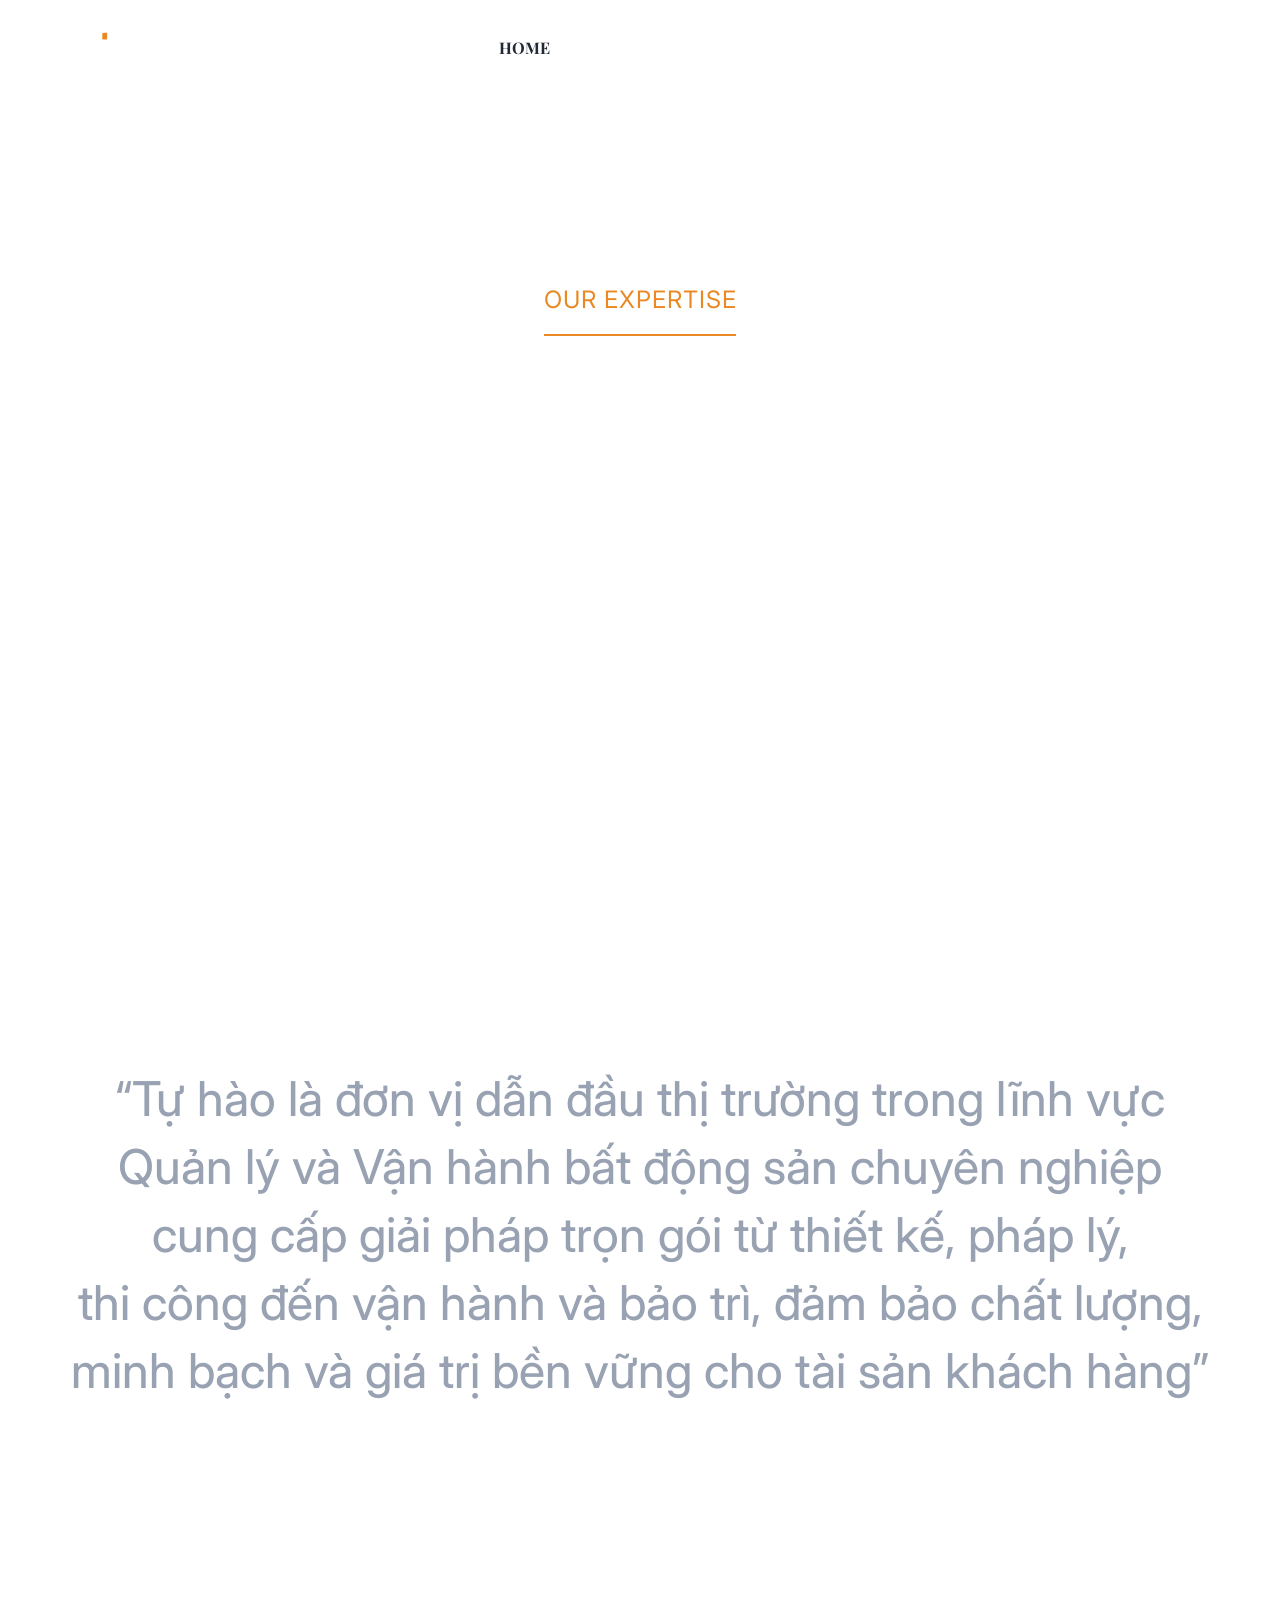
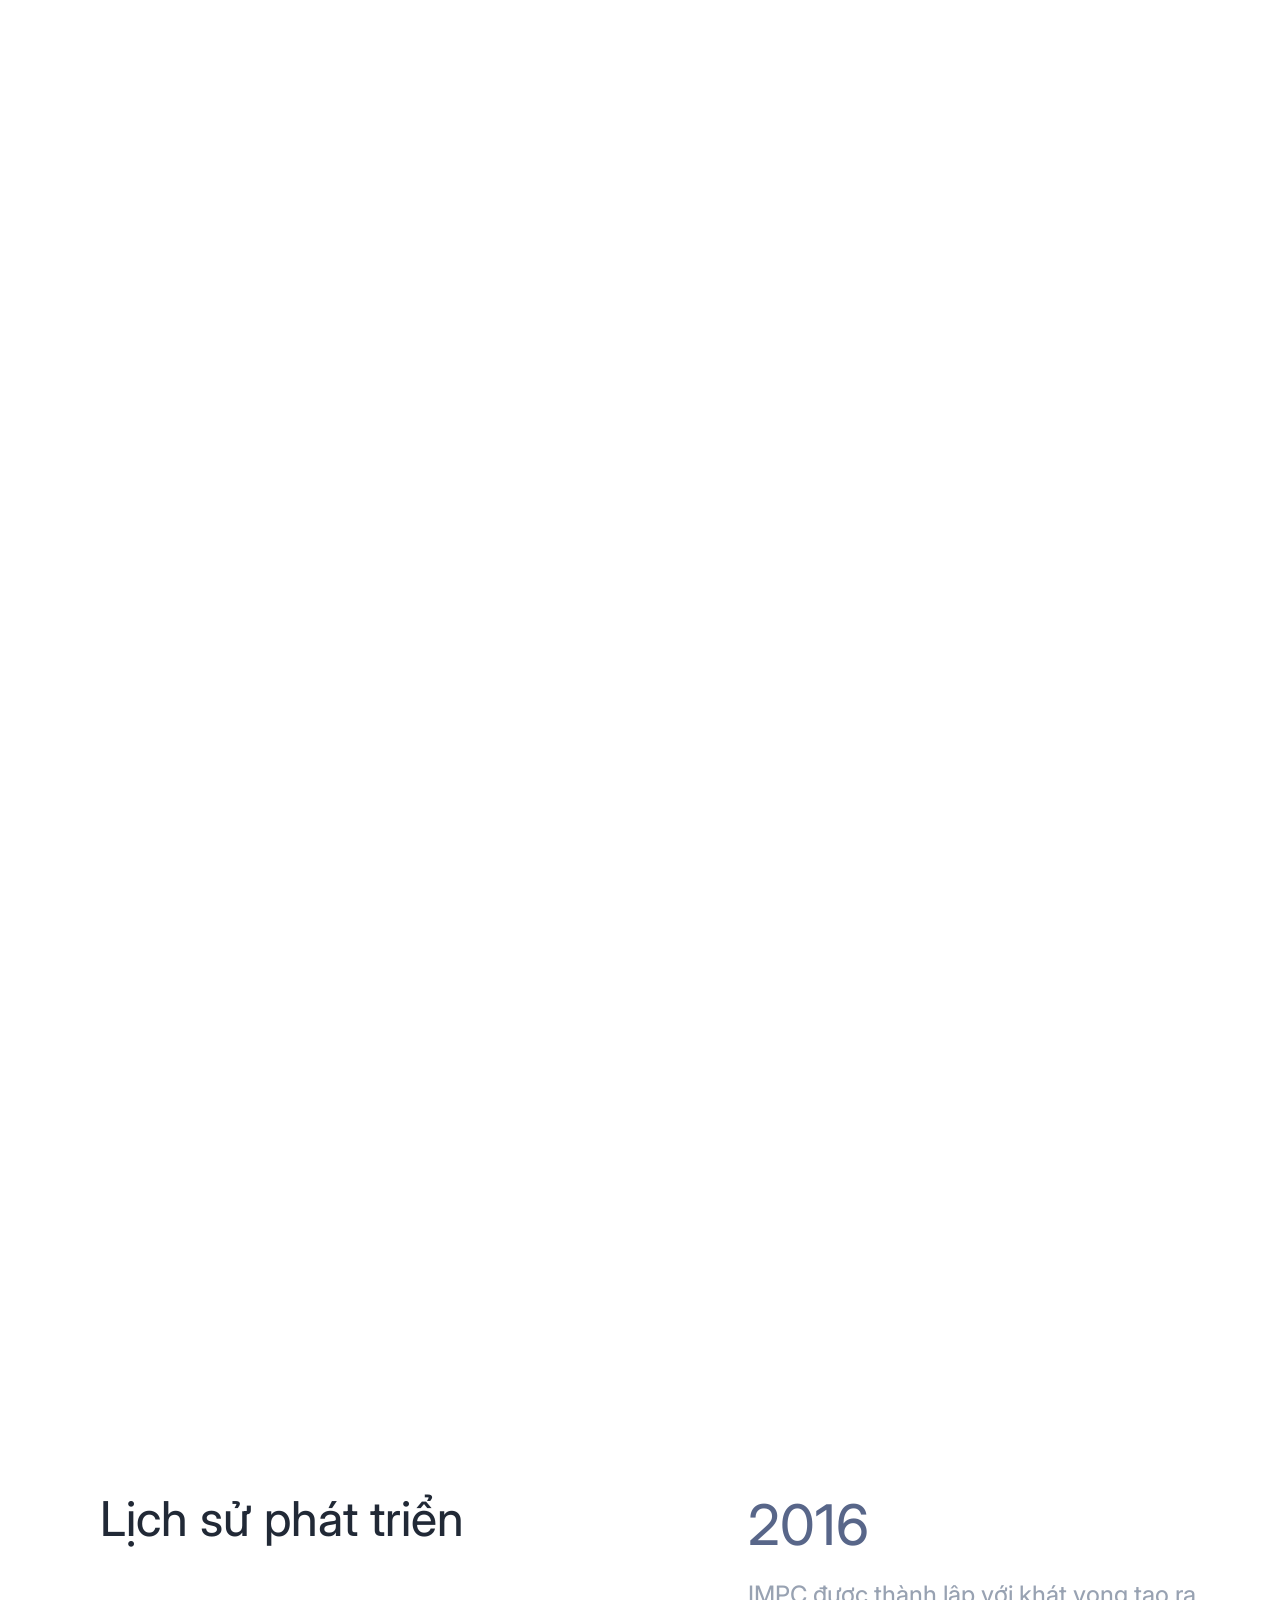
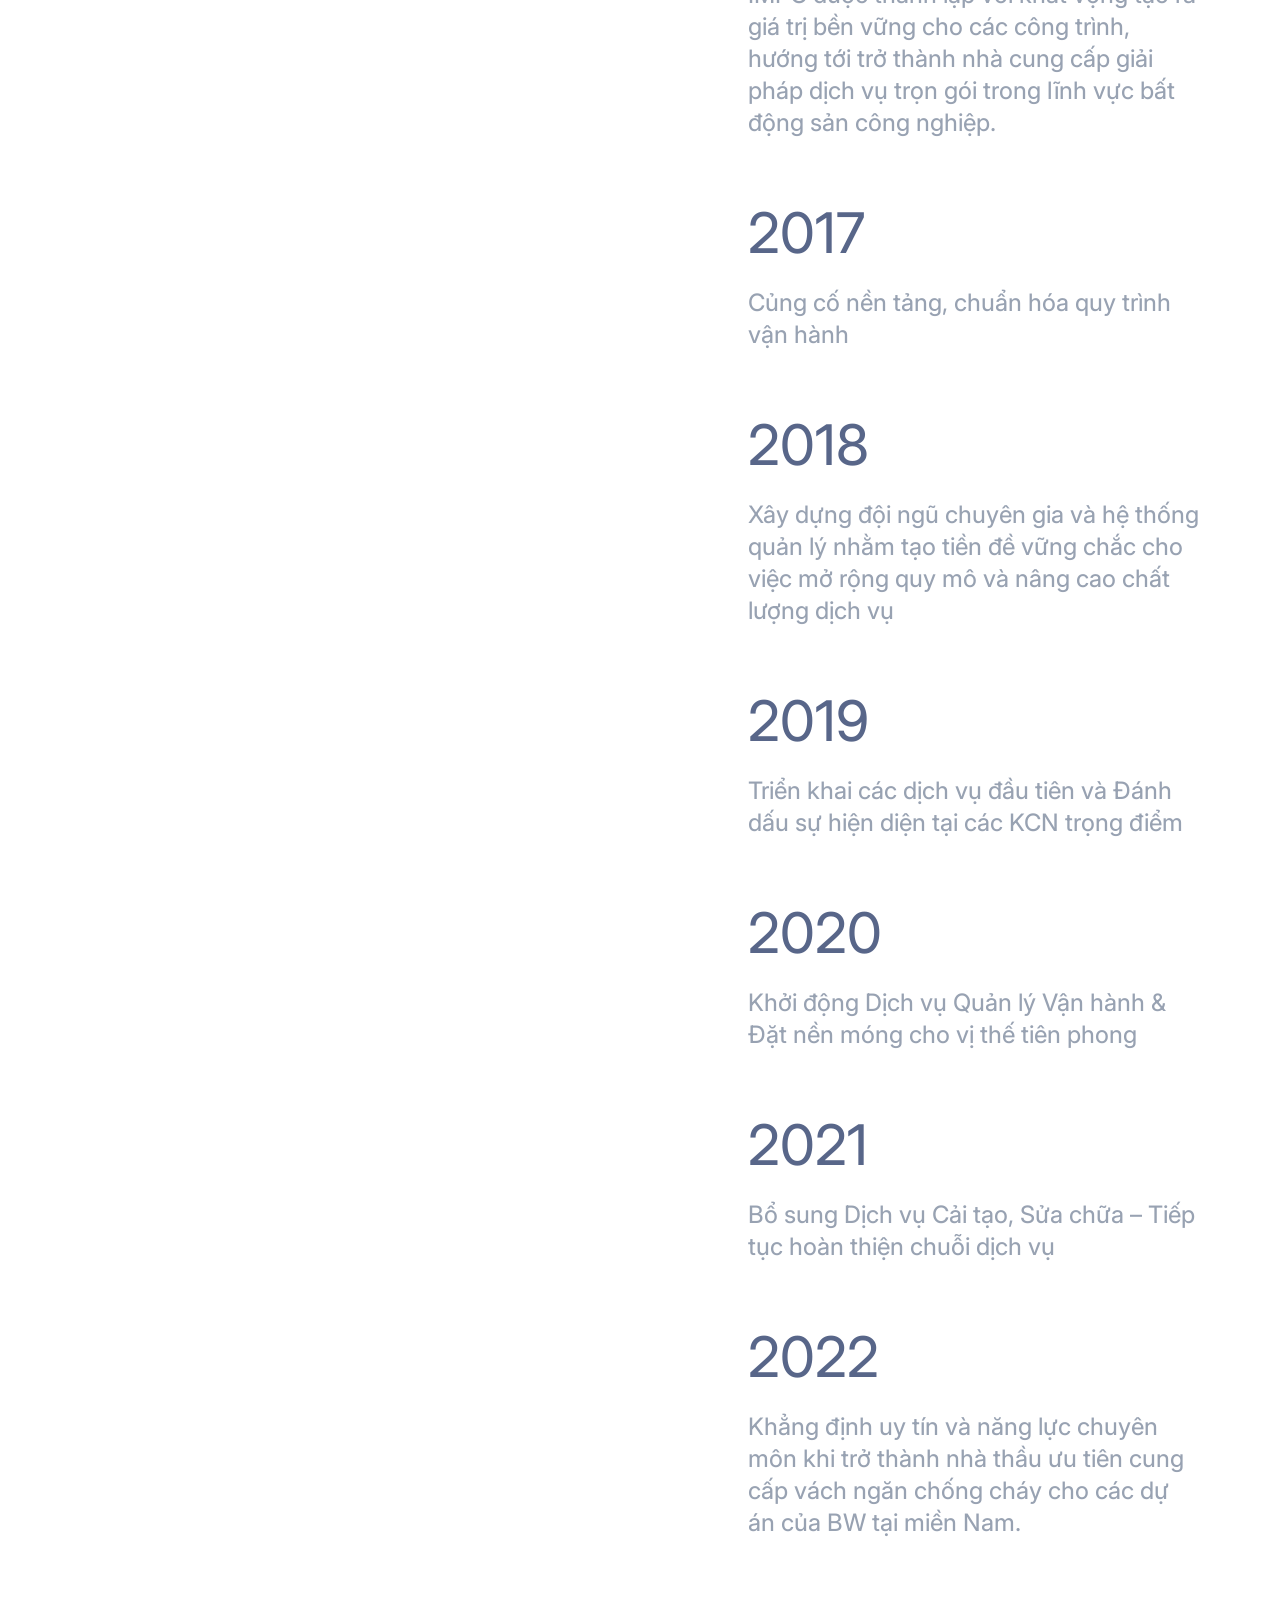
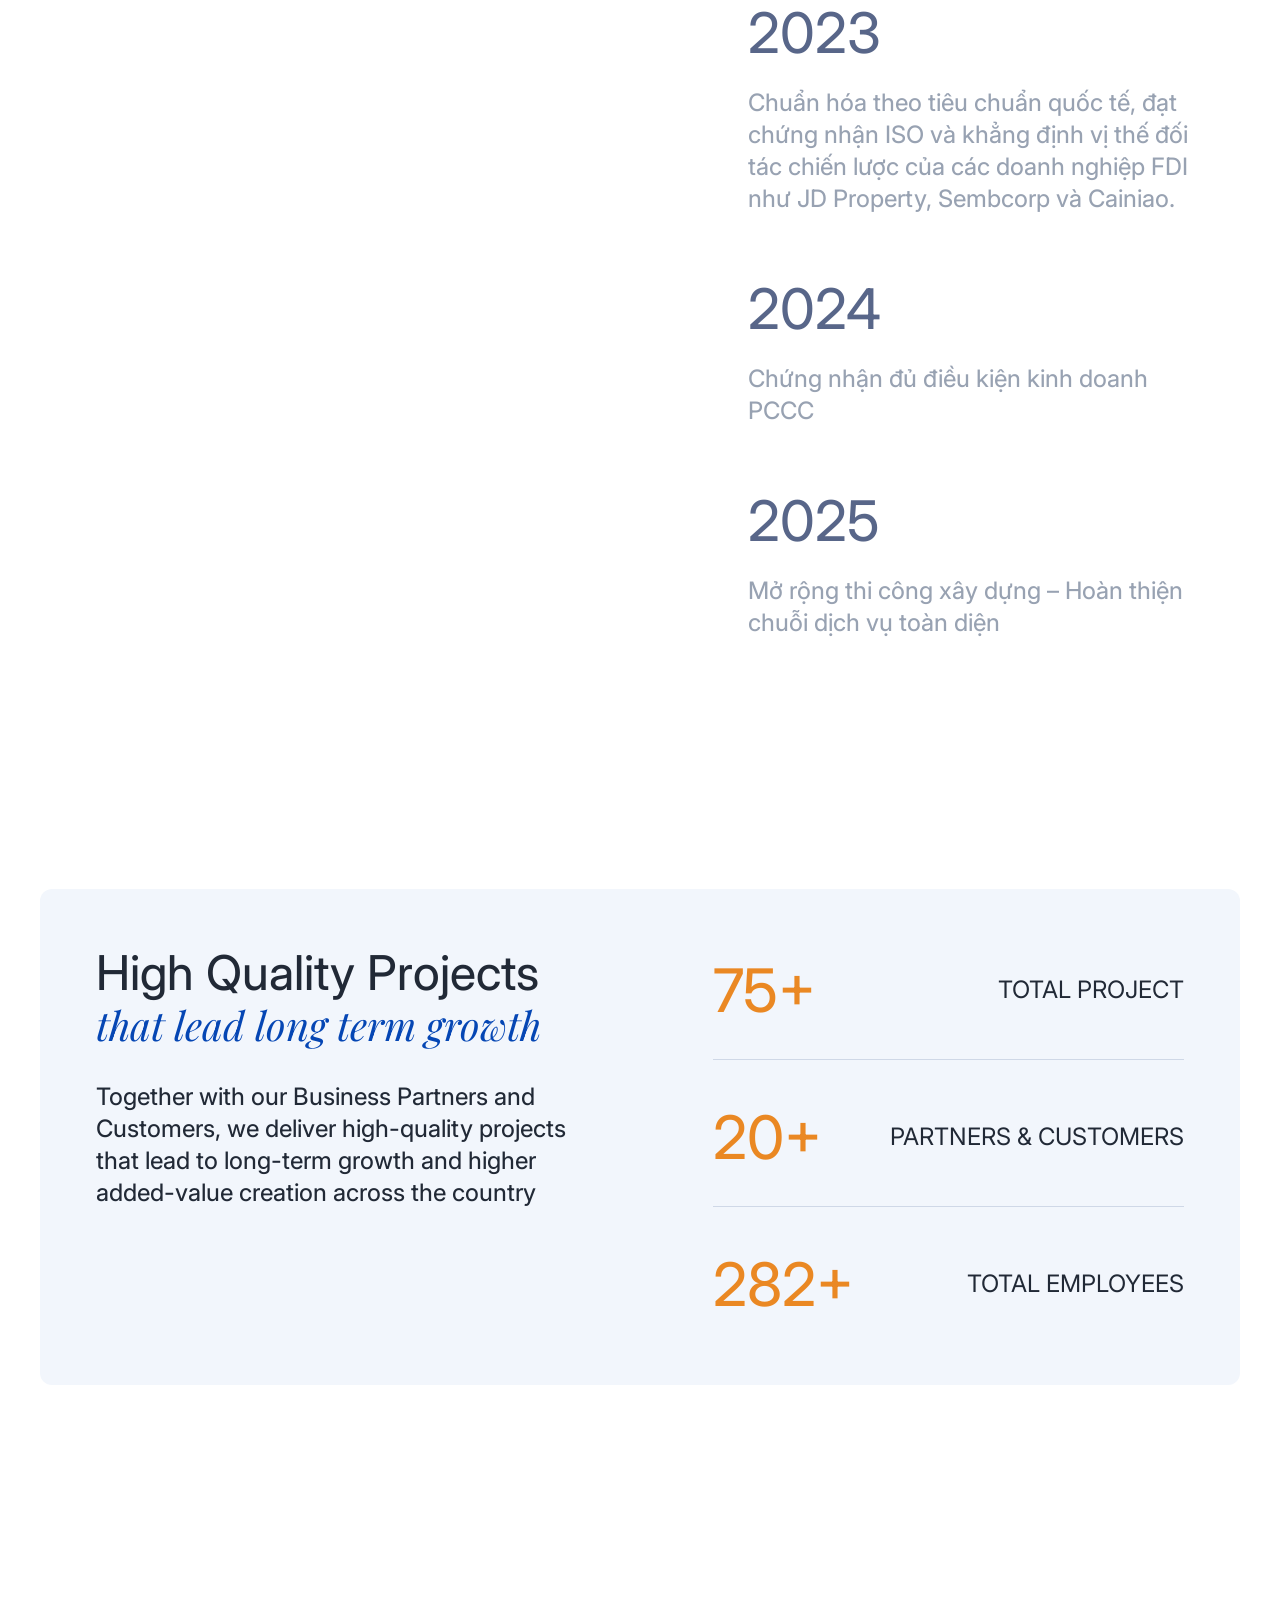
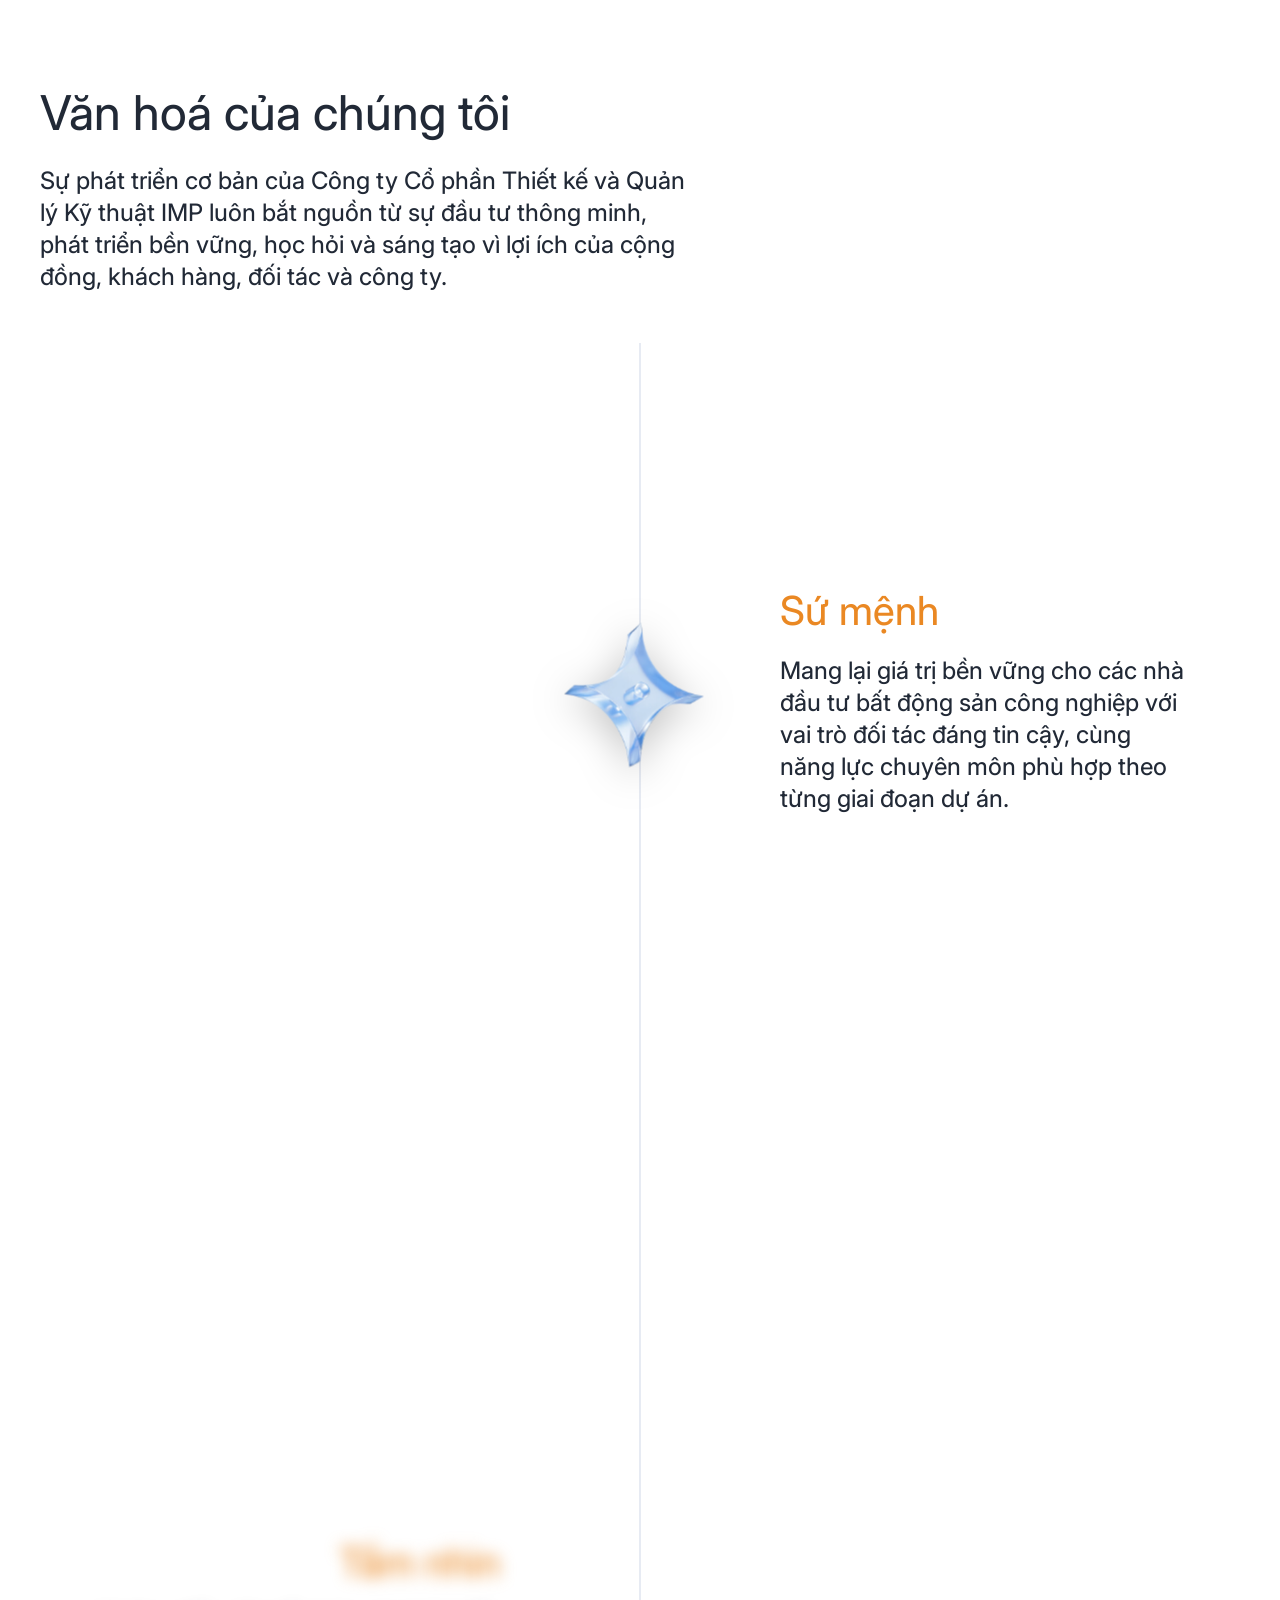
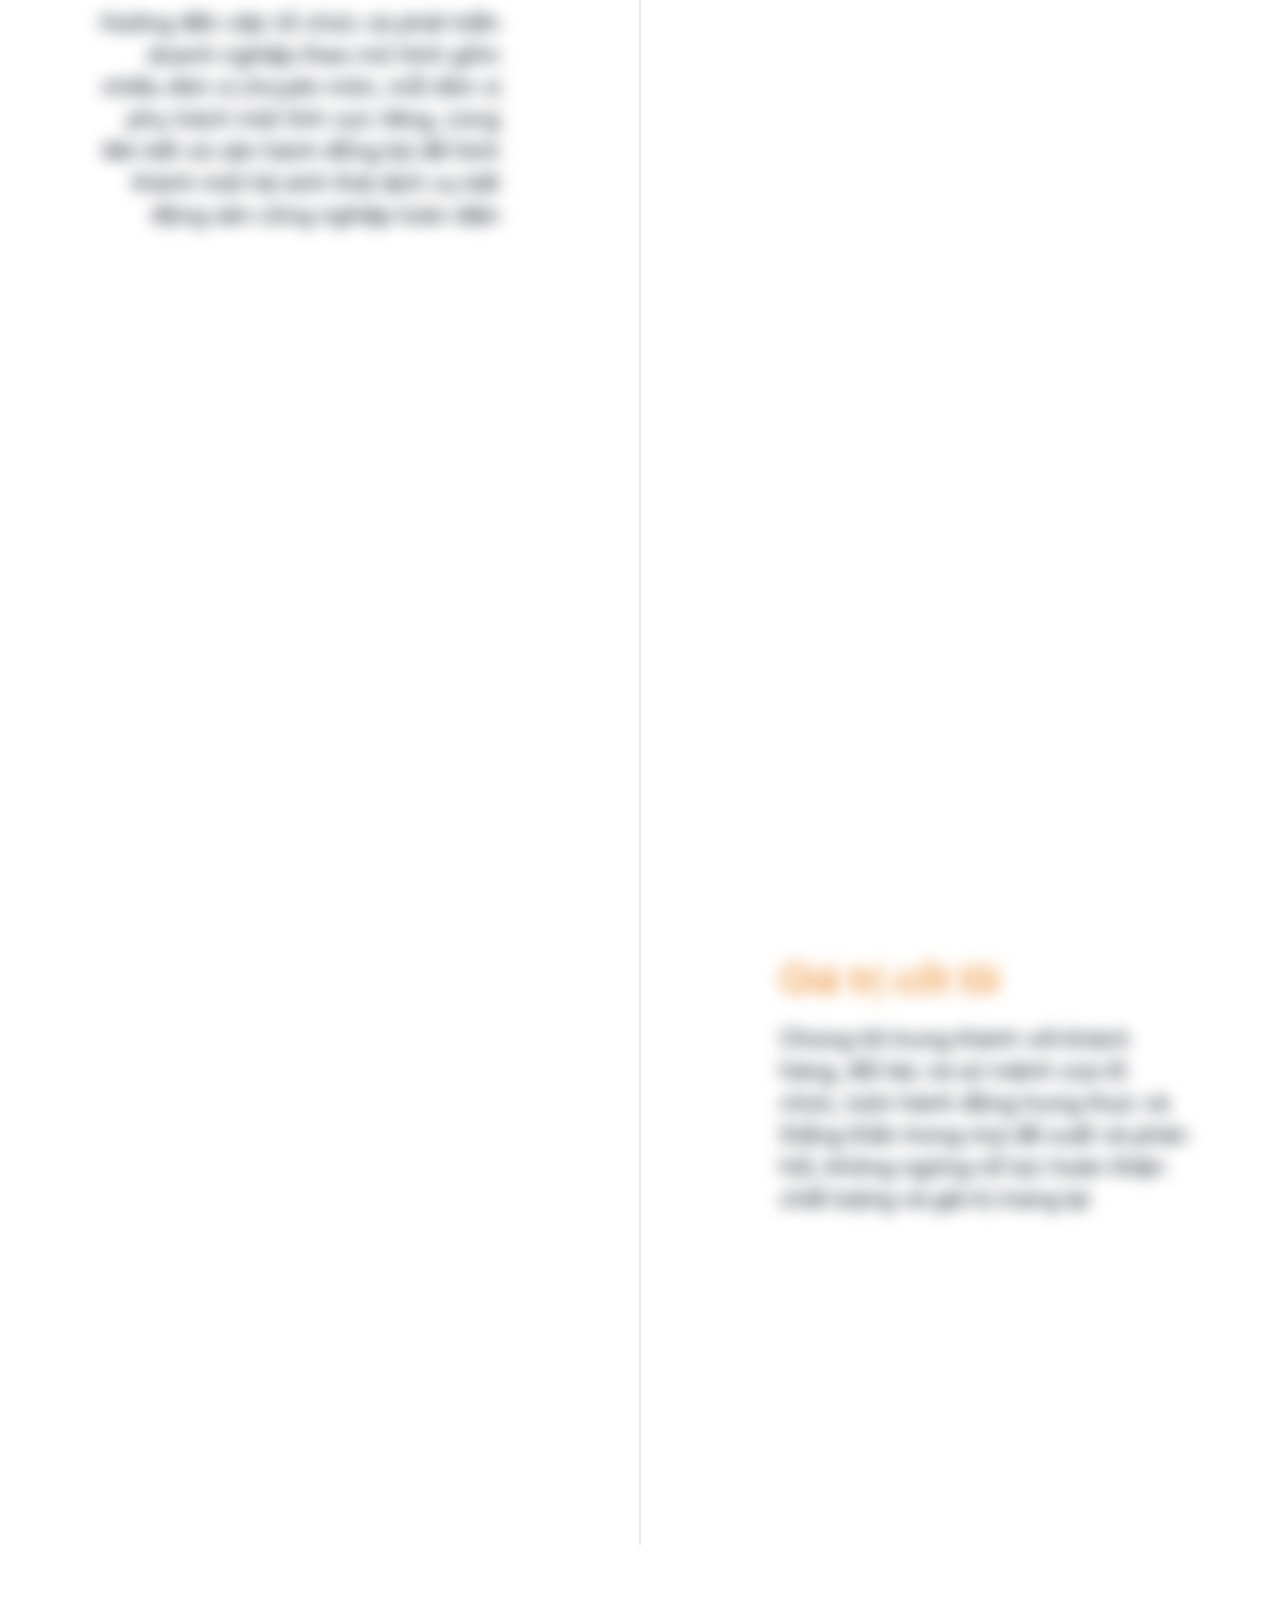
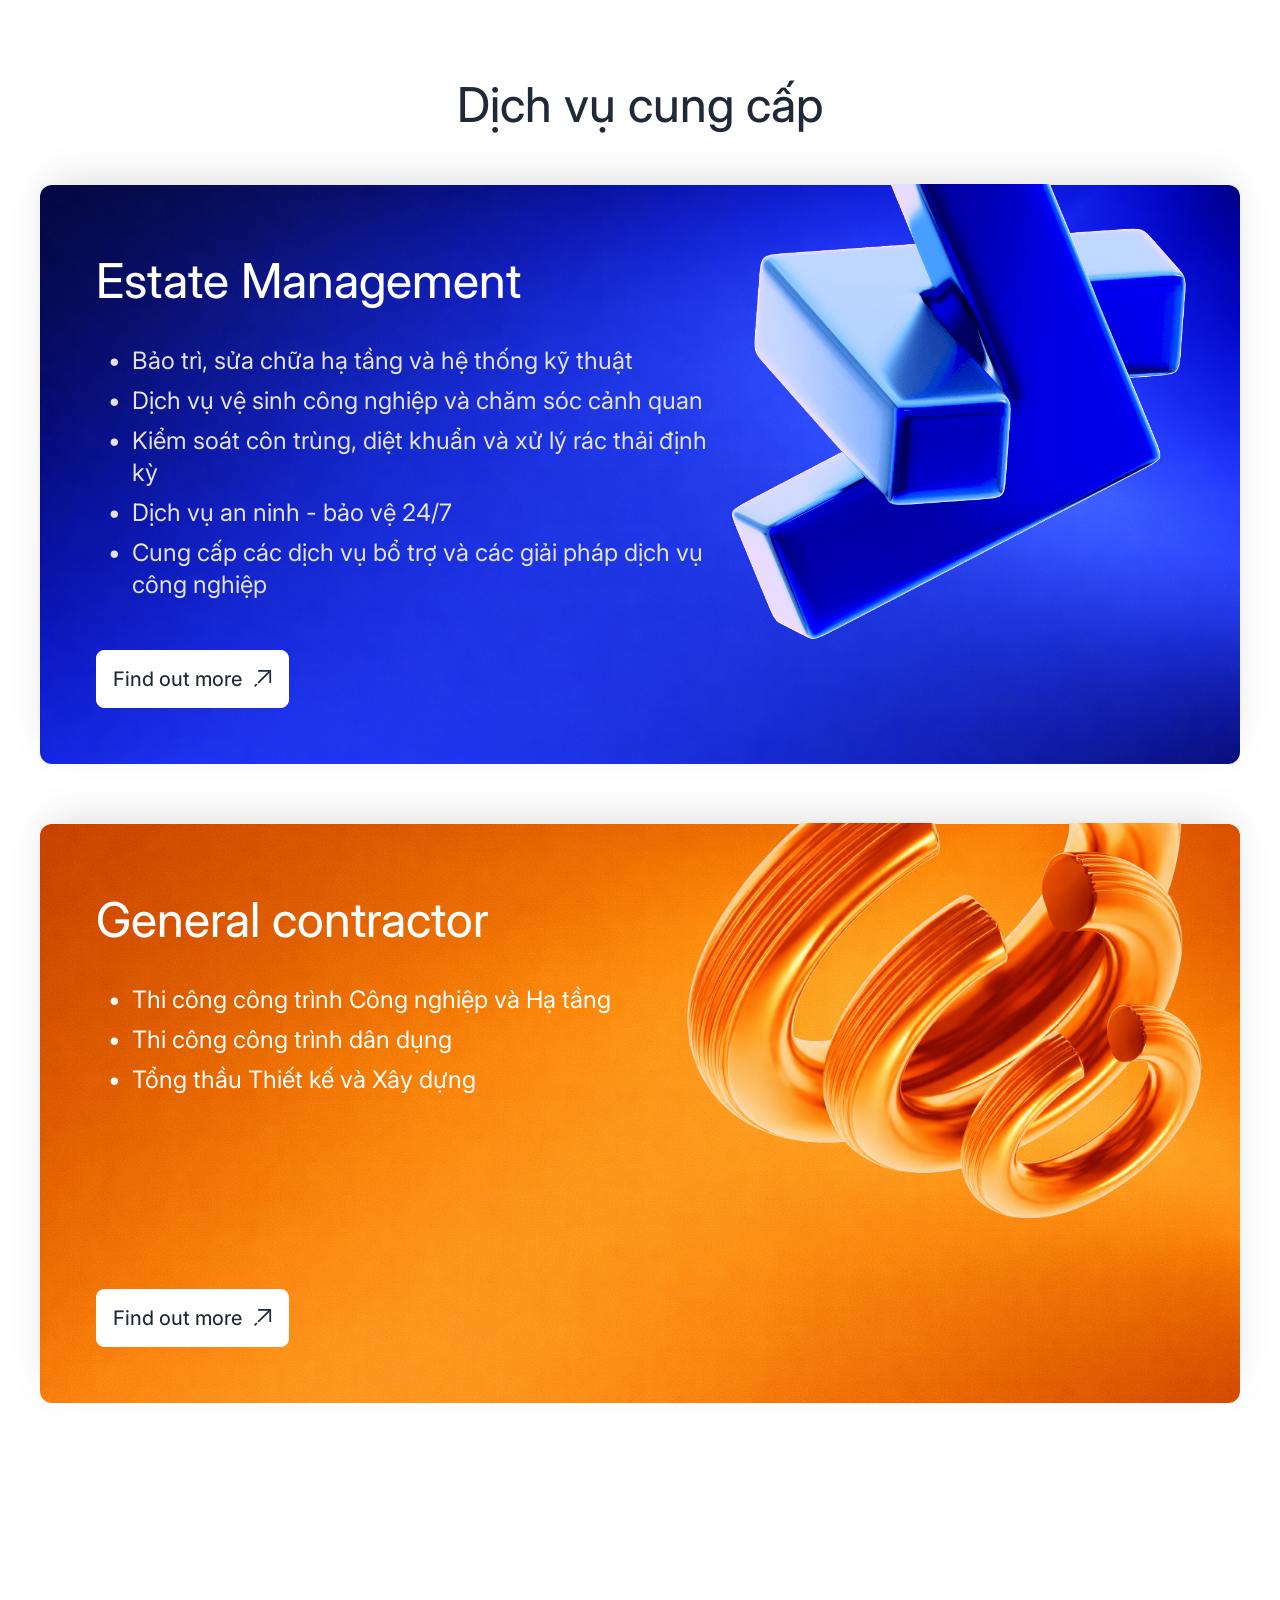
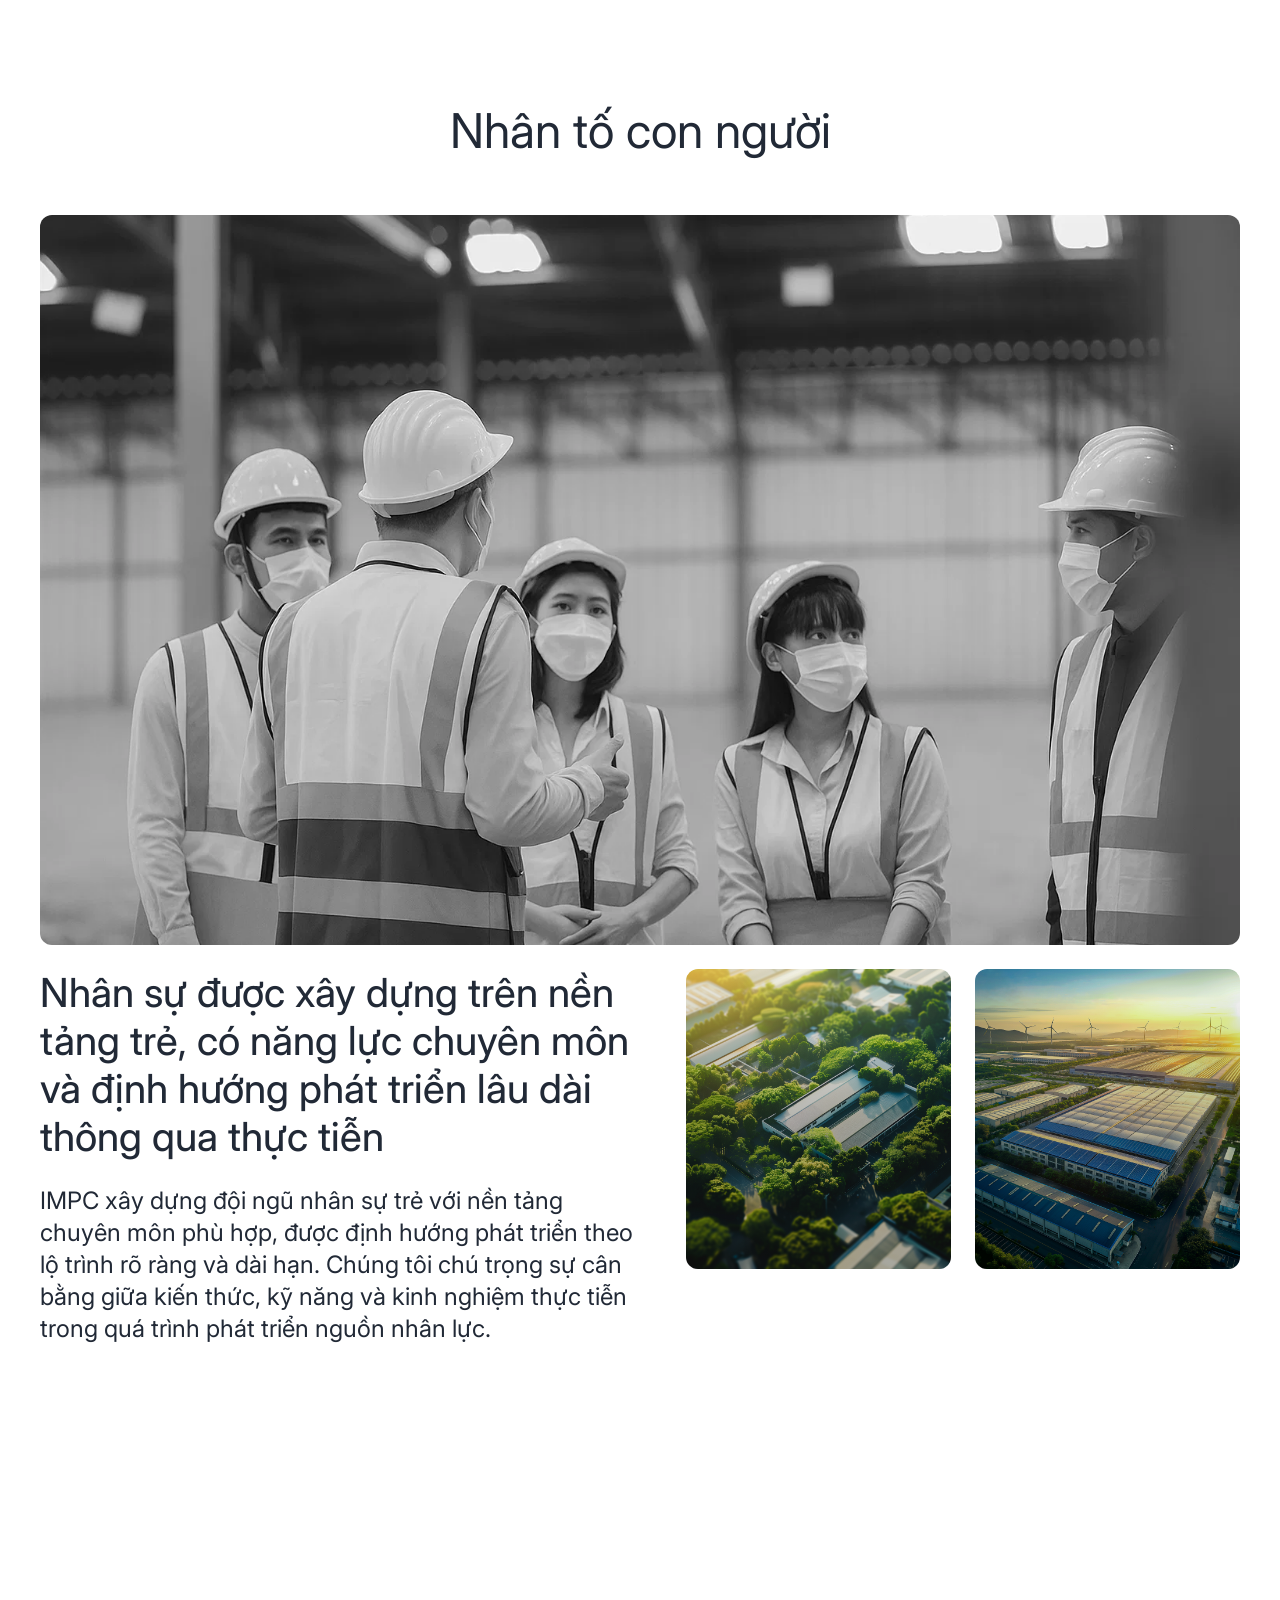
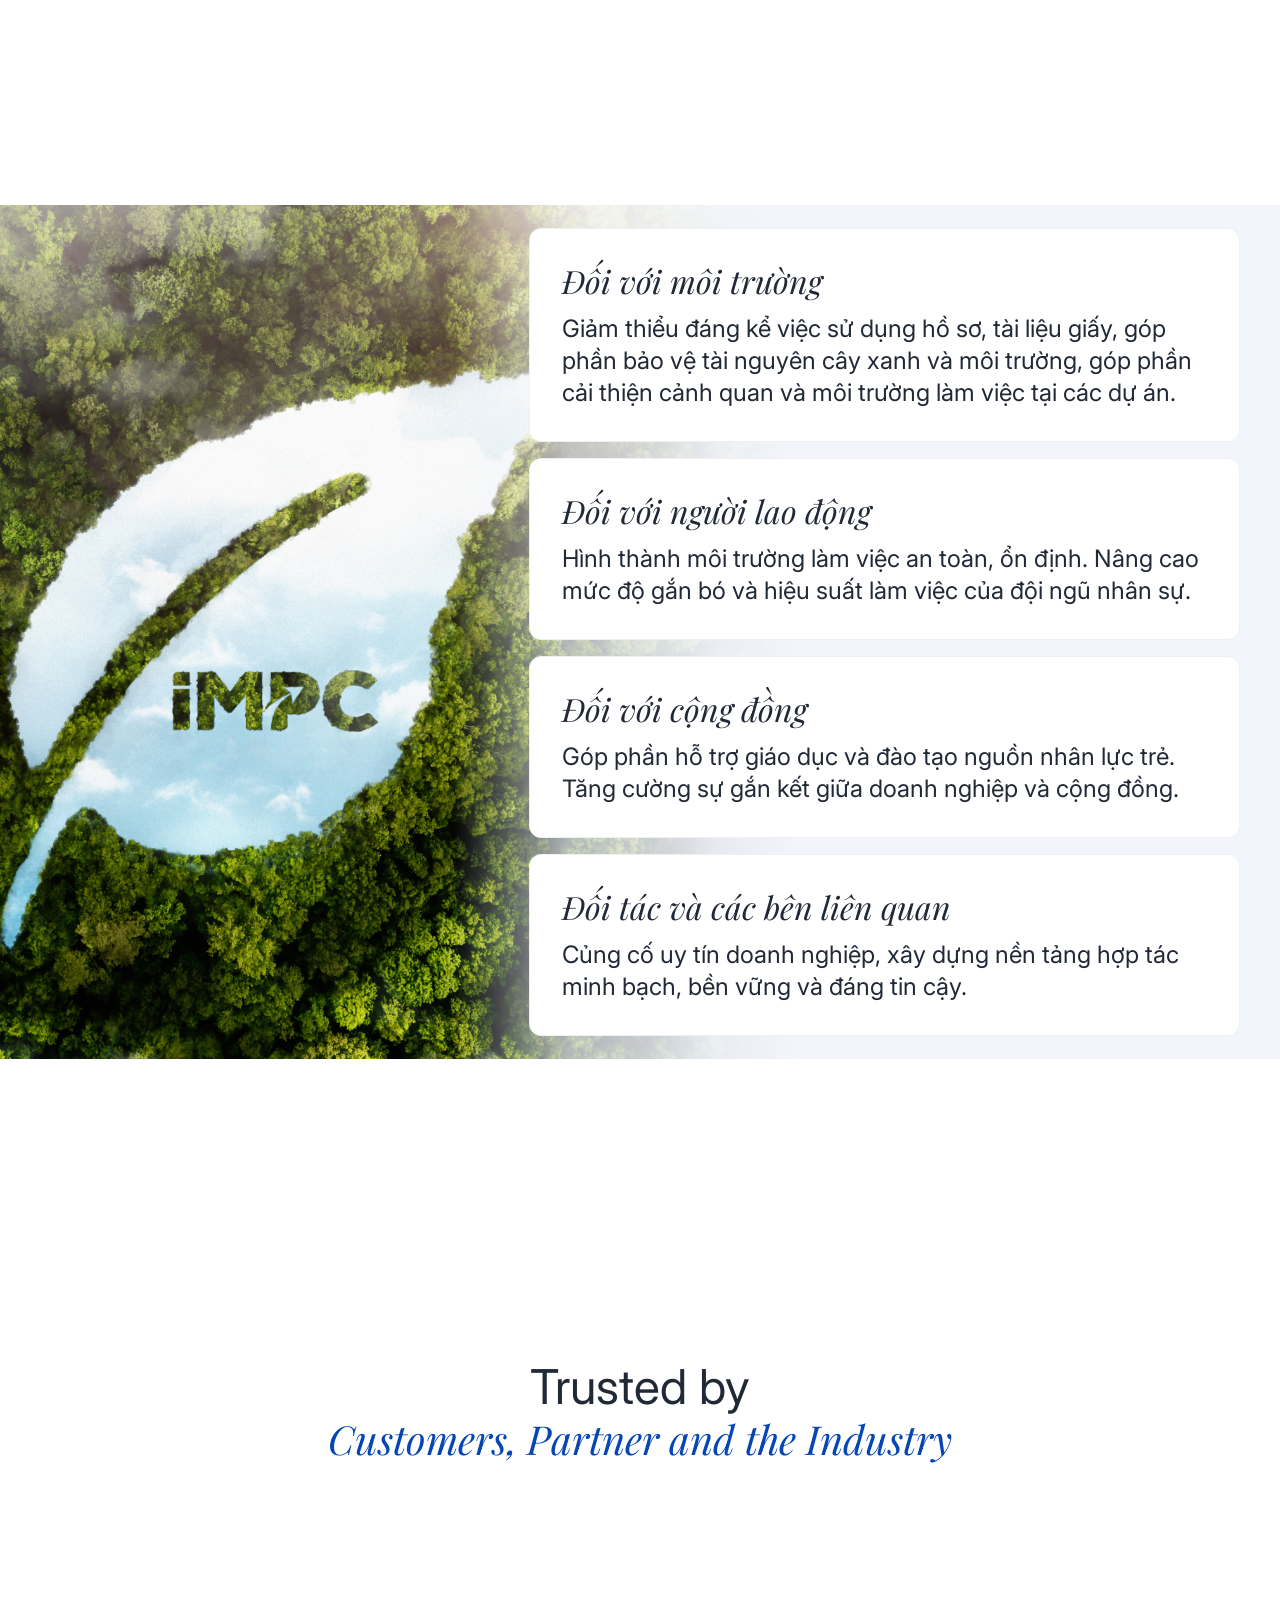
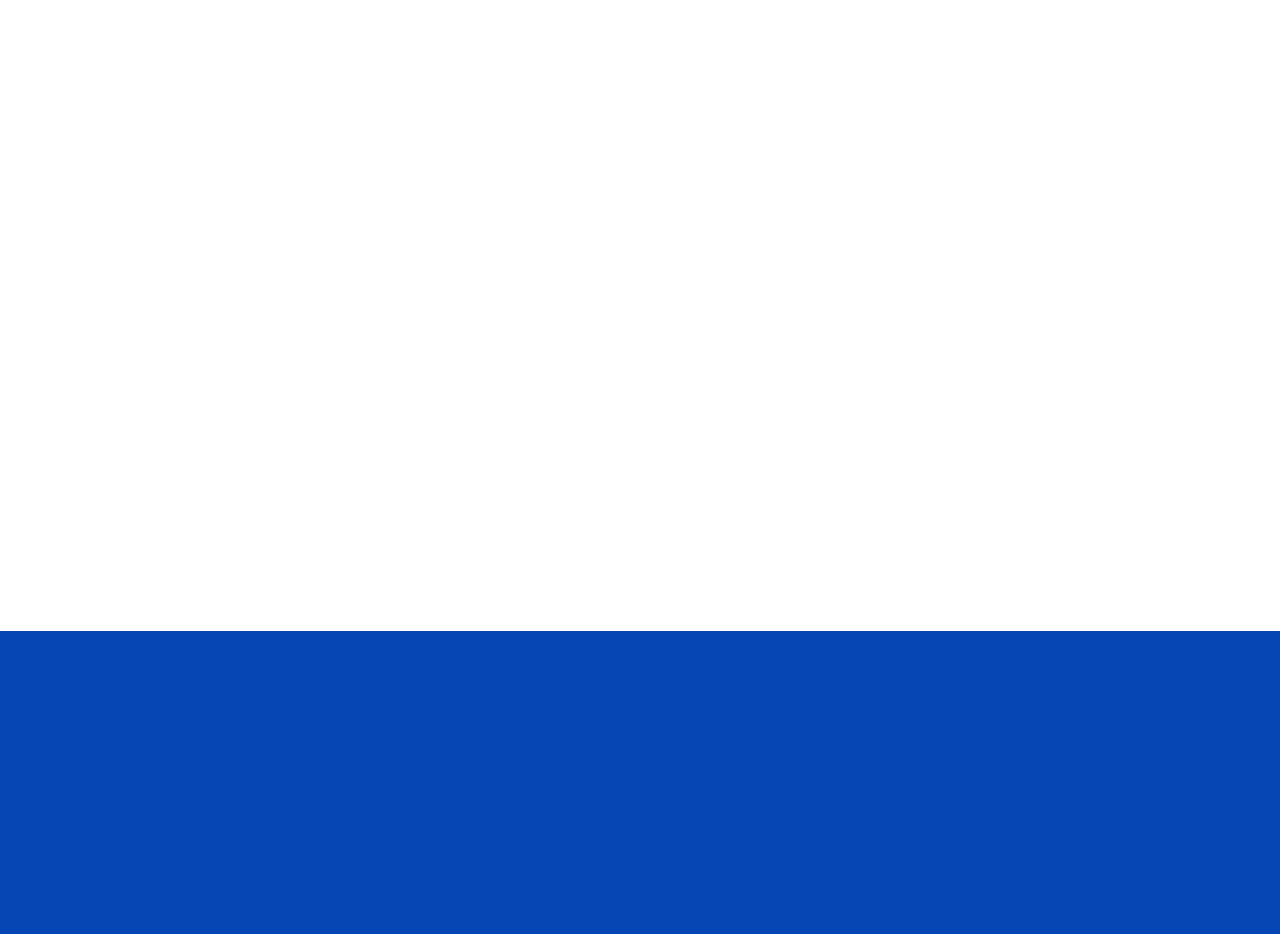
==== index.html @ b6b854c9 "Initial commit: IMPC Landing Page" ====
<!DOCTYPE html>
<html lang="en">
<head>
    <meta charset="UTF-8">
    <meta name="viewport" content="width=device-width, initial-scale=1.0">
    <title>IMPC | Industrial Real Estate Development and Management</title>
    <meta name="description" content="In The Field of Industrial Real Estate Development and Management.">
    <!-- Google Fonts -->
    <link rel="preconnect" href="https://fonts.googleapis.com">
    <link rel="preconnect" href="https://fonts.gstatic.com" crossorigin>
    <link href="https://fonts.googleapis.com/css2?family=Inter:ital,opsz,wght@0,14..32,100..900;1,14..32,100..900&family=Playfair+Display:ital,wght@0,400..900;1,400..900&display=swap" rel="stylesheet">
    <link rel="stylesheet" href="./style.css">
</head>
<body>

    <!-- Hero Section -->
    <header class="hero" id="home">
        <!-- Optional Background Video/Image -->
        <video class="hero-video" autoplay loop muted playsinline>
            <source src="./assets/4334532-uhd_3840_2160_24fps.mp4" type="video/mp4">
        </video>
        
        <impc-header active="home"></impc-header>

        <div class="hero-content reveal active">
            <div class="hero-expertise">
                <span>OUR EXPERTISE</span>
                <div class="hero-line"></div>
            </div>
            <h2 class="hero-title font-serif" id="loop-title-anchor">In The Field of Industrial Real Estate Development and Management</h2>
        </div>
    </header>

    <!-- Quote Section -->
    <section class="quote-section" id="story-section">
        <div class="sticky-container">
            <div class="quote-text">
                <div class="story-line">“Tự hào là đơn vị dẫn đầu thị trường trong lĩnh vực</div>
                <div class="story-line"><span class="quote-highlight">Quản lý và Vận hành</span> bất động sản chuyên nghiệp</div>
                <div class="story-line">cung cấp giải pháp trọn gói từ thiết kế, pháp lý,</div>
                <div class="story-line">thi công đến vận hành và bảo trì, đảm bảo chất lượng,</div>
                <div class="story-line">minh bạch và giá trị bền vững cho tài sản khách hàng”</div>
            </div>
        </div>
    </section>


    <!-- History Section -->
    <section class="history-section" id="history-section">
        <div class="history-layout">
            <div class="history-left">
                <h2 class="history-title">Lịch sử phát triển</h2>
            </div>
            <div class="history-right">
                <div class="timeline" id="timeline">
                    <div class="timeline-progress-line" id="timeline-progress"></div>
                    
                    <div class="timeline-item">
                        <div class="timeline-dot"></div>
                        <div class="timeline-content">
                            <div class="timeline-year">2016</div>
                            <div class="timeline-desc">IMPC được thành lập với khát vọng tạo ra giá trị bền vững cho các công trình, hướng tới trở thành nhà cung cấp giải pháp dịch vụ trọn gói trong lĩnh vực bất động sản công nghiệp.</div>
                        </div>
                    </div>
                    <div class="timeline-item">
                        <div class="timeline-dot"></div>
                        <div class="timeline-content">
                            <div class="timeline-year">2017</div>
                            <div class="timeline-desc">Củng cố nền tảng, chuẩn hóa quy trình vận hành</div>
                        </div>
                    </div>
                    <div class="timeline-item">
                        <div class="timeline-dot"></div>
                        <div class="timeline-content">
                            <div class="timeline-year">2018</div>
                            <div class="timeline-desc">Xây dựng đội ngũ chuyên gia và hệ thống quản lý nhằm tạo tiền đề vững chắc cho việc mở rộng quy mô và nâng cao chất lượng dịch vụ</div>
                        </div>
                    </div>
                    <div class="timeline-item">
                        <div class="timeline-dot"></div>
                        <div class="timeline-content">
                            <div class="timeline-year">2019</div>
                            <div class="timeline-desc">Triển khai các dịch vụ đầu tiên và Đánh dấu sự hiện diện tại các KCN trọng điểm</div>
                        </div>
                    </div>
                    <div class="timeline-item">
                        <div class="timeline-dot"></div>
                        <div class="timeline-content">
                            <div class="timeline-year">2020</div>
                            <div class="timeline-desc">Khởi động Dịch vụ Quản lý Vận hành &amp; Đặt nền móng cho vị thế tiên phong</div>
                        </div>
                    </div>
                    <div class="timeline-item">
                        <div class="timeline-dot"></div>
                        <div class="timeline-content">
                            <div class="timeline-year">2021</div>
                            <div class="timeline-desc">Bổ sung Dịch vụ Cải tạo, Sửa chữa – Tiếp tục hoàn thiện chuỗi dịch vụ</div>
                        </div>
                    </div>
                    <div class="timeline-item">
                        <div class="timeline-dot"></div>
                        <div class="timeline-content">
                            <div class="timeline-year">2022</div>
                            <div class="timeline-desc">Khẳng định uy tín và năng lực chuyên môn khi trở thành nhà thầu ưu tiên cung cấp vách ngăn chống cháy cho các dự án của BW tại miền Nam.</div>
                        </div>
                    </div>
                    <div class="timeline-item">
                        <div class="timeline-dot"></div>
                        <div class="timeline-content">
                            <div class="timeline-year">2023</div>
                            <div class="timeline-desc">Chuẩn hóa theo tiêu chuẩn quốc tế, đạt chứng nhận ISO và khẳng định vị thế đối tác chiến lược của các doanh nghiệp FDI như JD Property, Sembcorp và Cainiao.</div>
                        </div>
                    </div>
                    <div class="timeline-item">
                        <div class="timeline-dot"></div>
                        <div class="timeline-content">
                            <div class="timeline-year">2024</div>
                            <div class="timeline-desc">Chứng nhận đủ điều kiện kinh doanh PCCC</div>
                        </div>
                    </div>
                    <div class="timeline-item">
                        <div class="timeline-dot"></div>
                        <div class="timeline-content">
                            <div class="timeline-year">2025</div>
                            <div class="timeline-desc">Mở rộng thi công xây dựng – Hoàn thiện chuỗi dịch vụ toàn diện</div>
                        </div>
                    </div>
                    
                </div>
            </div>
        </div>
    </section>

    <!-- Stats Section -->
    <section class="stats-section">
        <div class="stats-grid">
            <div class="stats-text reveal">
                <div class="stats-heading-group">
                    <h2 class="stats-title">High Quality Projects</h2>
                    <h3 class="stats-subtitle font-serif italic">that lead long term growth</h3>
                </div>
                <p class="stats-desc">Together with our Business Partners and Customers, we deliver high-quality projects that lead to long-term growth and higher added-value creation across the country</p>
            </div>
            <div class="stats-numbers font-sans">
                <div class="stat-item">
                    <span class="stat-number" data-target="75" data-suffix="+">0</span>
                    <span class="stat-label">TOTAL PROJECT</span>
                </div>
                <div class="stat-item">
                    <span class="stat-number" data-target="20" data-suffix="+">0</span>
                    <span class="stat-label">PARTNERS & CUSTOMERS</span>
                </div>
                <div class="stat-item">
                    <span class="stat-number" data-target="282" data-suffix="+">0</span>
                    <span class="stat-label">TOTAL EMPLOYEES</span>
                </div>
            </div>
        </div>
    </section>


    <!-- Section 5: Culture Section -->
    <section class="culture-section" id="culture">

        <div class="culture-header reveal delay-100">
            <h2 class="culture-title">Văn hoá của chúng tôi</h2>
            <p class="culture-desc">Sự phát triển cơ bản của Công ty Cổ phần Thiết kế và Quản lý Kỹ thuật IMP luôn bắt nguồn từ sự đầu tư thông minh, phát triển bền vững, học hỏi và sáng tạo vì lợi ích của cộng đồng, khách hàng, đối tác và công ty.</p>
        </div>

        <div class="culture-timeline">
            <!-- Center line -->
            <div class="culture-center-line"></div>
            
            <!-- Sticky Star Track -->
            <div class="culture-star-track">
                <div class="culture-sticky-star">
                    <img src="./assets/7ab2dcf4a46ac6f3d4ea3441b79812a60356bc85.png" alt="Star">
                </div>
            </div>

            <!-- Item 1: Sứ mệnh (Right) -->
            <div class="culture-item right">
                <div class="culture-item-content">
                    <h3 class="culture-item-title">Sứ mệnh</h3>
                    <p class="culture-item-desc">Mang lại giá trị bền vững cho các nhà đầu tư bất động sản công nghiệp với vai trò đối tác đáng tin cậy, cùng năng lực chuyên môn phù hợp theo từng giai đoạn dự án.</p>
                </div>
            </div>

            <!-- Item 2: Tầm nhìn (Left) -->
            <div class="culture-item left">
                <div class="culture-item-content text-right">
                    <h3 class="culture-item-title">Tầm nhìn</h3>
                    <p class="culture-item-desc">Hướng đến việc tổ chức và phát triển doanh nghiệp theo mô hình gồm nhiều đơn vị chuyên môn, mỗi đơn vị phụ trách một lĩnh vực riêng, cùng liên kết và vận hành đồng bộ để hình thành một hệ sinh thái dịch vụ bất động sản công nghiệp toàn diện</p>
                </div>
            </div>

            <!-- Item 3: Giá trị cốt lõi (Right) -->
            <div class="culture-item right">
                <div class="culture-item-content">
                    <h3 class="culture-item-title">Giá trị cốt lõi</h3>
                    <p class="culture-item-desc">Chúng tôi trung thành với khách hàng, đối tác và sứ mệnh của tổ chức, luôn hành động trung thực và thẳng thắn trong mọi đề xuất và phản hồi, không ngừng nỗ lực hoàn thiện chất lượng và giá trị mang lại</p>
                </div>
            </div>
        </div>
    </section>

    <!-- Services Section -->
    <section class="services-section" id="services">
        <div class="services-list">
            
            <!-- Estate Management -->
            <div class="service-feature-card theme-blue reveal delay-200">
                <h2 class="services-section-title reveal delay-100">Dịch vụ cung cấp</h2>

                <!-- Background gradient image -->
                <img src="./assets/d2364dda5d1c1d6f447c0fad6617a218ea1e65b7.png" alt="" class="service-card-bg">
                <!-- 3D render object -->
                <img src="./assets/66dba9615295d2e8e2b4d840aa453051d4f85777.png" alt="" class="service-card-3d">
                
                <div class="service-card-overlay">
                    <h3 class="service-feature-title">Estate Management </h3>
                    <div class="service-feature-list-wrap">
                        <ul class="service-feature-list">
                            <li>Bảo trì, sửa chữa hạ tầng và hệ thống kỹ thuật</li>
                            <li>Dịch vụ vệ sinh công nghiệp và chăm sóc cảnh quan</li>
                            <li>Kiểm soát côn trùng, diệt khuẩn và xử lý rác thải định kỳ</li>
                            <li>Dịch vụ an ninh - bảo vệ 24/7</li>
                            <li>Cung cấp các dịch vụ bổ trợ và các giải pháp dịch vụ công nghiệp</li>
                        </ul>
                    </div>
                </div>
                <a href="service.html" class="service-feature-btn">
                    Find out more
                    <svg width="18" height="18" viewBox="0 0 18 18" fill="none" xmlns="http://www.w3.org/2000/svg">
                        <path d="M4.16915 0.853335H16.2371V12.9212" stroke="currentColor" stroke-width="1.70667"/>
                        <path d="M4.169 12.9215L15.4827 1.60781" stroke="currentColor" stroke-width="1.70667"/>
                        <path d="M0.603384 16.4388L2.86612 14.1762" stroke="currentColor" stroke-width="1.70667"/>
                    </svg>
                </a>
            </div>

            <!-- General contractor -->
            <div class="service-feature-card theme-orange reveal delay-300">
                <!-- Background gradient image -->
                <img src="./assets/d21112bfcdbbcfee48de687c99e6f17fffc5c6f0.png" alt="" class="service-card-bg">
                <!-- 3D render object -->
                <img src="./assets/60c828158d537c59ab948d87da445bd856147be7.png" alt="" class="service-card-3d">
                
                <div class="service-card-overlay">
                    <h3 class="service-feature-title">General contractor</h3>
                    <div class="service-feature-list-wrap">
                        <ul class="service-feature-list">
                            <li>Thi công công trình Công nghiệp và Hạ tầng</li>
                            <li>Thi công công trình dân dụng</li>
                            <li>Tổng thầu Thiết kế và Xây dựng</li>
                        </ul>
                    </div>
                </div>
                <a href="service.html" class="service-feature-btn">
                    Find out more
                    <svg width="18" height="18" viewBox="0 0 18 18" fill="none" xmlns="http://www.w3.org/2000/svg">
                        <path d="M4.16915 0.853335H16.2371V12.9212" stroke="currentColor" stroke-width="1.70667"/>
                        <path d="M4.169 12.9215L15.4827 1.60781" stroke="currentColor" stroke-width="1.70667"/>
                        <path d="M0.603384 16.4388L2.86612 14.1762" stroke="currentColor" stroke-width="1.70667"/>
                    </svg>
                </a>
            </div>

        </div>
    </section>

    <!-- People Section (Section 7) -->
    <section class="people-section" id="people">
        <h2 class="section-title reveal">Nhân tố con người</h2>
        
        <div class="people-content reveal delay-100">
            <img class="people-hero-img" src="./assets/f6dda247ba8783c1df3a3b2f15dc4e434d93ca71.png" alt="IMPC Team">
            
            <div class="people-bottom">
                <div class="people-text">
                    <h3 class="people-heading">Nhân sự được xây dựng trên nền tảng trẻ, có năng lực chuyên môn và định hướng phát triển lâu dài thông qua thực tiễn</h3>
                    <p class="people-desc">IMPC xây dựng đội ngũ nhân sự trẻ với nền tảng chuyên môn phù hợp, được định hướng phát triển theo lộ trình rõ ràng và dài hạn. Chúng tôi chú trọng sự cân bằng giữa kiến thức, kỹ năng và kinh nghiệm thực tiễn trong quá trình phát triển nguồn nhân lực.</p>
                </div>
                
                <div class="people-images">
                    <div class="people-img-wrapper">
                        <img src="./assets/5211441f72e89789ddbbdfaae9da3616365a2590.png" alt="Facility Project 1">
                    </div>
                    <div class="people-img-wrapper">
                        <img src="./assets/b436e0c2e0a629640530701aa2f716722fd74d01.png" alt="Facility Project 2">
                    </div>
                </div>
            </div>
        </div>
    </section>

    <!-- CSR Section -->
    <!-- CSR Section (Section 8) -->
    <section class="csr-section" id="csr-section">
        <div class="csr-header reveal">
            <h2 class="csr-title">Corporate Social Responsibility</h2>
            <h3 class="csr-subtitle font-serif italic">Initiatives</h3>
        </div>
        <div class="csr-container reveal delay-100">
            <!-- Left Image Wrapper -->
            <div class="csr-image-wrapper">
                <img src="./assets/0c1336aa0249bc6f58a6c02f56caa88bfd38b663.png" alt="IMPC CSR Environment" class="csr-hero-image">
            </div>
            
            <!-- Right Gradient Overlay -->
            <div class="csr-gradient-overlay"></div>
            
            <!-- Right Cards Container -->
            <div class="csr-cards">
                <div class="csr-card">
                    <h4 class="csr-card-title font-serif italic">Đối với môi trường</h4>
                    <p class="csr-card-desc">Giảm thiểu đáng kể việc sử dụng hồ sơ, tài liệu giấy, góp phần bảo vệ tài nguyên cây xanh và môi trường, góp phần cải thiện cảnh quan và môi trường làm việc tại các dự án.</p>
                </div>
                <div class="csr-card">
                    <h4 class="csr-card-title font-serif italic">Đối với người lao động</h4>
                    <p class="csr-card-desc">Hình thành môi trường làm việc an toàn, ổn định. Nâng cao mức độ gắn bó và hiệu suất làm việc của đội ngũ nhân sự.</p>
                </div>
                <div class="csr-card">
                    <h4 class="csr-card-title font-serif italic">Đối với cộng đồng</h4>
                    <p class="csr-card-desc">Góp phần hỗ trợ giáo dục và đào tạo nguồn nhân lực trẻ. Tăng cường sự gắn kết giữa doanh nghiệp và cộng đồng.</p>
                </div>
                <div class="csr-card">
                    <h4 class="csr-card-title font-serif italic">Đối tác và các bên liên quan</h4>
                    <p class="csr-card-desc">Củng cố uy tín doanh nghiệp, xây dựng nền tảng hợp tác minh bạch, bền vững và đáng tin cậy.</p>
                </div>
            </div>
        </div>
    </section>

    <!-- Partners Section (Section 9) -->
    <section class="partners-section" id="partners-section">
        <div class="partners-header reveal">
            <h2 class="partners-title">Trusted by</h2>
            <h3 class="partners-subtitle font-serif italic">Customers, Partner and the Industry</h3>
        </div>
        <div class="partners-grid-wrapper reveal delay-100">
            <div class="border-grid">
                <!-- Row 1 -->
                <div class="partner-cell"><img src="./assets/6a9d26e81089307da035da9638c861a2415fea53.png" alt="HOABINH" class="partner-logo-img"></div>
                <div class="partner-cell"><img src="./assets/dce5f5ec3928077d259de46b8645ed6acbe36033.png" alt="LOGOS" class="partner-logo-img"></div>
                <div class="partner-cell"><img src="./assets/84497311c64bfa256fd9e51a80e19ef35e13cfe3.png" alt="CENTRAL" class="partner-logo-img"></div>
                <div class="partner-cell"><img src="./assets/1f220b3a3203fb29a2e6e28479ac9ba98e01f162.png" alt="VSIP" class="partner-logo-img"></div>
                <div class="partner-cell"><img src="./assets/5b8e23dcea96a5a0db833d4d425d4a9ac70b4569.png" alt="Golden Lotus" class="partner-logo-img"></div>
                <div class="partner-cell"><img src="./assets/42f5d9236888db7273faa0b7a7b2419ca5e8b871.png" alt="Lodgis" class="partner-logo-img"></div>
                <!-- Row 2 -->
                <div class="partner-cell"><img src="./assets/963ea5dba32620219cc52a215dbe8f1a2b054a83.png" alt="PG" class="partner-logo-img"></div>
                <div class="partner-cell"><img src="./assets/c5ffcbfec605961c7aa393f9a0dfb42e8ff00c44.png" alt="BCE" class="partner-logo-img"></div>
                <div class="partner-cell"><img src="./assets/cb991cb23b63da08395b5a8cddffbb2c8af905da.png" alt="BW INDUSTRIAL" class="partner-logo-img"></div>
                <div class="partner-cell"><img src="./assets/f5cb4901a9800eeffad1359ed0f0a028ea45dd84.png" alt="FANSIPAN" class="partner-logo-img"></div>
                <div class="partner-cell"><img src="./assets/c9e58d1f756a9e0cb4f5fa4ebf16c5c3e6ca95cf.png" alt="ecco" class="partner-logo-img"></div>
                <div class="partner-cell"><img src="./assets/45ef28df475abd72b453b4ebe09f7c4fb20396d0.png" alt="mapletree" class="partner-logo-img"></div>
                <!-- Row 3 -->
                <div class="partner-cell"><img src="./assets/84a9431ad8a0388cd8858e7e35498b57f0f65fe2.png" alt="Rebisco" class="partner-logo-img"></div>
                <div class="partner-cell"><img src="./assets/0765422a3f0aa6dbcb6e0e1b77215531ac641f01.png" alt="SAM IL" class="partner-logo-img"></div>
                <div class="partner-cell"><img src="./assets/223089930c1f29cf8eb4481b2f783756aca8fd73.png" alt="Unicons" class="partner-logo-img"></div>
                <div class="partner-cell"><img src="./assets/ba7570285cfd831d14a1c90cbfd97ad1b5116bb9.png" alt="VINAINCON" class="partner-logo-img"></div>
                <div class="partner-cell"><img src="./assets/0f233fc47d1b7fc151a8de090c3e65f0c6b0d091.png" alt="VIET NHAN" class="partner-logo-img"></div>
                <div class="partner-cell"><img src="./assets/bfa3287b704f4b823695d1fe288f616968d2a803.png" alt="AZB" class="partner-logo-img"></div>
            </div>
        </div>
    </section>

    <!-- Footer Component Manager -->
    <impc-footer></impc-footer>

    <script src="header.js"></script>
    <script src="./footer.js"></script>
    <script src="./main.js"></script>
</body>
</html>
---- style.css ----
:root {
    --color-brand: #0546b4;
    --color-brand-hover: #043891;
    --color-warning: #ea8823;
    --color-warning-hover: #cf761a;
    --text-primary: #212936;
    --text-secondary: #586689;
    --text-tertiary: #98a2b2;
    --bg-light: #f2f6fc;
    --bg-white: #ffffff;

    --font-sans: 'Inter', sans-serif;
    --font-serif: 'Playfair Display', serif;

    --transition-fast: 0.2s ease-in-out;
    --transition-smooth: 0.5s cubic-bezier(0.22, 1, 0.36, 1);
}

* {
    margin: 0;
    padding: 0;
    box-sizing: border-box;
}

html {
    scroll-behavior: smooth;
}

body {
    font-family: var(--font-sans);
    color: var(--text-primary);
    background-color: var(--bg-white);
    line-height: 1.5;
    overflow-x: hidden;
    -webkit-font-smoothing: antialiased;
    -moz-osx-font-smoothing: grayscale;
}

/* Typography Utilities */
.font-sans {
    font-family: var(--font-sans);
}

.font-serif {
    font-family: var(--font-serif);
}

.italic {
    font-style: italic;
}

.text-center {
    text-align: center;
}

h1,
h2,
h3,
h4,
.title-text {
    color: var(--text-primary);
}

/* Layout Utilities */
.container {
    max-width: 1360px;
    margin: 0 auto;
    padding: 0 40px;
}

.flex {
    display: flex;
}

.flex-col {
    flex-direction: column;
}

.items-center {
    align-items: center;
}

.items-start {
    align-items: flex-start;
}

.justify-center {
    justify-content: center;
}

.justify-between {
    justify-content: space-between;
}

.justify-end {
    justify-content: flex-end;
}

.gap-8 {
    gap: 8px;
}

.gap-16 {
    gap: 16px;
}

.gap-24 {
    gap: 24px;
}

.gap-32 {
    gap: 32px;
}

.gap-48 {
    gap: 48px;
}

.gap-56 {
    gap: 56px;
}

.w-full {
    width: 100%;
}

.h-full {
    height: 100%;
}

.relative {
    position: relative;
}

.absolute {
    position: absolute;
}

.overflow-hidden {
    overflow: hidden;
}

/* Buttons & Links */
a {
    text-decoration: none;
    color: inherit;
}

/* ===== HERO SECTION ===== */
.hero {
    position: relative;
    height: 785px;
    width: 100%;
    overflow: hidden;
    display: flex;
    align-items: center;
    justify-content: center;
}

.hero-video {
    position: absolute;
    top: 50%;
    left: 50%;
    transform: translate(-50%, -50%);
    min-width: 100%;
    min-height: 100%;
    object-fit: cover;
    z-index: -1;
    filter: brightness(0.7);
}

.header {
    position: absolute;
    top: 32px;
    left: 0;
    width: 100%;
    z-index: 10;
    padding: 0 40px;
}

.nav-pill {
    background: rgba(255, 255, 255, 0.32);
    backdrop-filter: blur(8px);
    padding: 4px;
    border-radius: 7px;
    display: flex;
    gap: 4px;
    position: absolute;
    left: 50%;
    transform: translateX(-50%);
}

.nav-item {
    padding: 8px 16px;
    border-radius: 4px;
    font-family: var(--font-serif);
    font-size: 16px;
    color: var(--bg-white);
    font-weight: 500;
    transition: var(--transition-fast);
}

.nav-item:hover {
    background: rgba(255, 255, 255, 0.2);
}

.nav-item.active {
    background: rgba(255, 255, 255, 0.8);
    color: var(--text-primary);
    font-weight: 700;
}

.hero-content {
    display: flex;
    flex-direction: column;
    align-items: center;
    gap: 32px;
    text-align: center;
    z-index: 2;
    max-width: 961px;
}

.hero-expertise {
    color: var(--color-warning);
    font-size: 24px;
    text-transform: uppercase;
    letter-spacing: 1px;
    display: flex;
    flex-direction: column;
    align-items: center;
    gap: 16px;
}

.hero-line {
    width: 192px;
    height: 2px;
    background-color: var(--color-warning);
}

.hero-title {
    font-size: 56px;
    color: var(--bg-white);
    line-height: 1.2;
    font-weight: 600;
}

/* ===== STATS SECTION ===== */
.stats-section {
    background-color: #f2f6fc;
    border-radius: 12px;
    padding: 56px;
    margin: 100px 40px 150px 40px;
    /* Reduced top margin to 100px */
    position: relative;
    z-index: 5;
}

.stats-grid {
    display: flex;
    gap: 100px;
    align-items: flex-start;
}

.stats-text {
    flex: 1;
    display: flex;
    flex-direction: column;
    gap: 32px;
}

.stats-title {
    font-family: "BHN Neue Haas Grotes", "BHN Neue Haas Grotesk", "BHN_Neue_Haas_Grotes:55_Roman", var(--font-sans);
    font-size: 48px;
    font-weight: 450;
    line-height: 56px;
    color: var(--text-primary);
}

.stats-subtitle {
    font-family: "BHN Victor Serif", "Playfair Display", serif;
    font-size: 40px;
    font-weight: 400;
    color: var(--color-brand);
    font-style: italic;
    line-height: 48px;
}

.stats-desc {
    font-family: "BHN Neue Haas Grotes", "BHN Neue Haas Grotesk", "BHN_Neue_Haas_Grotes:55_Roman", var(--font-sans);
    font-size: 24px;
    font-weight: 450;
    line-height: 32px;
    color: var(--text-primary);
}

.stats-numbers {
    width: 471px;
    display: flex;
    flex-direction: column;
    gap: 32px;
}

.stat-item {
    display: flex;
    justify-content: space-between;
    align-items: center;
    border-bottom: 1px solid #cfd8e7;
    padding-bottom: 24px;
}

.stat-item:last-child {
    border-bottom: none;
    padding-bottom: 0;
}

.stat-number {
    font-family: "BHN Neue Haas Grotes", "BHN Neue Haas Grotesk", "BHN_Neue_Haas_Grotes:55_Roman", var(--font-sans);
    font-size: 60px;
    color: var(--color-warning);
    font-weight: 450;
}

.stat-label {
    font-size: 24px;
    text-transform: uppercase;
}

/* ===== SCROLL STORY QUOTE SECTION ===== */
.quote-section {
    position: relative;
    height: 250vh;
    /* gives room for the scroll storytelling */
    width: 100%;
    background-color: var(--bg-white);
}

.sticky-container {
    position: sticky;
    top: 0;
    height: 100vh;
    display: flex;
    align-items: center;
    justify-content: center;
    width: 100%;
}

.quote-text {
    width: 100%;
    max-width: 1187px;
    padding: 0 20px;
    text-align: center;
    font-family: "BHN Neue Haas Grotes", "BHN Neue Haas Grotesk", "BHN_Neue_Haas_Grotes:55_Roman", var(--font-sans);
    font-size: 48px;
    font-style: normal;
    font-weight: 450;
    line-height: 68px;
    color: var(--text-primary, #212936);
}

.story-line {
    color: var(--text-tertiary, #98A2B2);
    transition: color 0.5s ease-out;
    margin-bottom: 0px;
    /* Assuming line-height 68px controls the spacing perfectly */
}

.story-line.active {
    color: var(--text-primary);
}

/* ===== PEOPLE SECTION (Section 7) ===== */
.people-section {
    padding: 300px 40px 150px 40px;
    /* Doubled top padding to 300px to clear stacked cards */
    width: 100%;
    box-sizing: border-box;
    display: flex;
    flex-direction: column;
    align-items: center;
    gap: 56px;
    background-color: var(--bg-white);
}

.people-section .section-title {
    margin-bottom: 0;
    max-width: 1360px;
    width: 100%;
    font-size: 48px;
    font-weight: 400;
    /* Reduced to normal (Roman 55) */
    line-height: 56px;
    /* Exact Figma leading constraint */
    text-align: center;
}

.people-content {
    display: flex;
    flex-direction: column;
    gap: 24px;
    width: 100%;
}

.people-hero-img {
    width: 100%;
    height: 730px;
    object-fit: cover;
    border-radius: 12px;
}

.people-bottom {
    display: flex;
    gap: 42px;
    align-items: flex-start;
    width: 100%;
}

.people-text {
    flex: 1;
    display: flex;
    flex-direction: column;
    justify-content: center;
    gap: 24px;
}

.people-heading {
    font-family: "BHN Neue Haas Grotes", "BHN Neue Haas Grotesk", "BHN_Neue_Haas_Grotes:55_Roman", var(--font-sans);
    font-size: 40px;
    font-weight: 450;
    line-height: 48px;
    color: var(--text-primary);
}

.people-desc {
    font-family: "BHN Neue Haas Grotes", "BHN Neue Haas Grotesk", "BHN_Neue_Haas_Grotes:55_Roman", var(--font-sans);
    font-size: 24px;
    line-height: 32px;
    color: var(--text-primary);
}

.people-images {
    display: flex;
    gap: 24px;
    align-items: center;
    justify-content: flex-end;
}

.people-img-wrapper {
    width: 265px;
    height: 300px;
    border-radius: 12px;
    position: relative;
    overflow: hidden;
}

.people-img-wrapper img {
    width: 100%;
    height: 100%;
    object-fit: cover;
}

.people-img-wrapper::after {
    content: '';
    position: absolute;
    inset: 0;
    background: linear-gradient(180deg, rgba(0, 0, 0, 0) 0%, rgba(0, 0, 0, 0.25) 50%, rgba(0, 0, 0, 0.3) 100%);
    pointer-events: none;
}

/* ===== HISTORY SECTION ===== */
.history-section {
    padding: 56px 0 150px 0;
    /* 56px top clearance */
}

.history-layout {
    display: flex;
    position: relative;
    width: 100%;
    box-sizing: border-box;
}

.history-left {
    width: 50%;
    flex-shrink: 0;
    padding-left: 100px;
    /* 100px absolute left padding (Vị trí ban đầu) */
    padding-right: 40px;
    box-sizing: border-box;
    /* CRITICAL: Prevent padding from expanding past 50% width */
}

.history-right {
    width: 50%;
    flex-shrink: 0;
    position: relative;
    padding-left: 48px;
    /* Dịch cụm timeline sang trái đúng 32px (80px - 32px = 48px) */
    padding-right: 80px;
    /* Giữ nguyên 80px margin phải trên mọi màn hình */
    box-sizing: border-box;
}

.history-title {
    font-family: "BHN Neue Haas Grotes", "BHN Neue Haas Grotesk", "BHN_Neue_Haas_Grotes:55_Roman", var(--font-sans);
    font-size: 48px;
    font-weight: 450;
    line-height: 56px;
    color: var(--text-primary);
    position: sticky;
    top: 56px;
    /* Sticky clearance matches section padding */
}

.timeline {
    position: relative;
    padding-left: 60px;
}

.timeline-progress-line {
    position: absolute;
    left: 0;
    /* Aligned precisely with the dot center at x=0 of relative timeline */
    top: 32px;
    width: 1px;
    /* Thinned to 1px per user request */
    background-color: #cfd8e7;
    /* Inactive line color gray */
    z-index: 1;
    height: 0px;
    transform: translateX(-50%);
    transform-origin: top;
    will-change: height;
}

.timeline-item {
    position: relative;
    padding-bottom: 60px;
}

.timeline-item:last-child {
    padding-bottom: 0;
}

.timeline-dot {
    position: absolute;
    left: -60px;
    top: 32px;
    /* Adjusted to align with 56px font */
    transform: translate(-50%, -50%) scale(0.5);
    width: 16px;
    height: 16px;
    border-radius: 50%;
    background-color: #cfd8e7;
    /* Inactive dot color */
    z-index: 2;
    opacity: 0;
    transition: transform 0.4s cubic-bezier(0.2, 0.8, 0.2, 1), opacity 0.4s ease, background-color 0.4s ease;
}

.timeline-item.active .timeline-dot {
    transform: translate(-50%, -50%) scale(1);
    opacity: 1;
    background-color: var(--color-brand);
    /* Active dot is Blue #0546b4 */
}

.timeline-content {
    display: flex;
    flex-direction: column;
    gap: 20px;
    /* Matched Figma spacing gap-[20px] */
}

.timeline-year {
    font-family: "BHN Neue Haas Grotes", "BHN Neue Haas Grotesk", "BHN_Neue_Haas_Grotes:55_Roman", var(--font-sans);
    font-size: 56px;
    font-weight: 450;
    line-height: normal;
    color: var(--text-secondary);
    /* Inactive year color #586689 */
    transition: color 0.4s ease;
}

.timeline-item.active .timeline-year {
    color: var(--color-brand);
    /* Active year color is Blue #0546b4 */
}

.timeline-desc {
    font-family: "BHN Neue Haas Grotes", "BHN Neue Haas Grotesk", "BHN_Neue_Haas_Grotes:55_Roman", var(--font-sans);
    font-size: 24px;
    font-weight: 450;
    line-height: 32px;
    color: var(--text-tertiary);
    /* Inactive description is #98a2b2 */
    transition: color 0.4s ease;
}

.timeline-item.active .timeline-desc {
    color: var(--text-primary);
    /* Active description is dark #212936 */
}


/* ===== CULTURE SECTION (Section 5) ===== */
.culture-section {
    padding: 150px 0;
    position: relative;
    width: 100%;
}

.culture-bg-line {
    position: absolute;
    top: 0;
    bottom: 0;
    width: 1px;
    background-color: rgba(207, 216, 231, 0.5);
    /* subtle grid line */
    z-index: 1;
}

.culture-bg-line.left {
    left: 20%;
}

.culture-bg-line.right {
    right: 20%;
}

.culture-header {
    margin-bottom: 200px;
    max-width: 695px;
    position: relative;
    z-index: 2;
    text-align: left;
    padding-left: 40px;
}

.culture-title {
    font-family: "BHN Neue Haas Grotes", "BHN Neue Haas Grotesk", "BHN_Neue_Haas_Grotes:55_Roman", var(--font-sans);
    font-size: 48px;
    font-weight: 450;
    line-height: 56px;
    color: var(--text-primary);
    margin-bottom: 24px;
}

.culture-desc {
    font-family: "BHN Neue Haas Grotes", "BHN Neue Haas Grotesk", "BHN_Neue_Haas_Grotes:55_Roman", var(--font-sans);
    font-size: 24px;
    line-height: 32px;
    color: var(--text-primary);
    font-weight: 450;
}

.culture-timeline {
    position: relative;
    max-width: 1100px;
    margin: 0 auto;
    display: flex;
    flex-direction: column;
    gap: 80vh;
    /* Smooth Yo-Yo Parallax Gap */
    padding-top: 10vh;
    padding-bottom: 20vh;
    z-index: 2;
}

.culture-star-track {
    position: absolute;
    top: 0;
    left: 0;
    width: 100%;
    height: 100%;
    z-index: 5;
    pointer-events: none;
}

.culture-sticky-star {
    position: absolute;
    top: 0;
    left: calc(50% + 2px);
    /* Shifted 2px right */
    transform: translate(-50%, -50%);
    width: 191px;
    height: 199px;
    filter: drop-shadow(0px 8px 20px rgba(0, 0, 0, 0.25));
    will-change: transform;
}

.culture-sticky-star img {
    width: 140%;
    height: 140%;
    object-fit: contain;
    position: absolute;
    left: 50%;
    top: 50%;
    transform: translate(-50%, -50%);
}


.culture-center-line {
    position: absolute;
    left: 50%;
    top: -150px;
    bottom: -150px;
    width: 1px;
    background-color: #cfd8e7;
    transform: translateX(-50%);
    z-index: -1;
}

.hero-title {
    font-size: 56px;
    font-weight: 600;
    /* Semantic SemiBold requested from Figma */
    line-height: 68px;
    color: white;
    /* Contrast layer verified on hero card */
    max-width: 961px;
    margin: 0 auto;
    text-align: center;

    /* Anti-layout shift box logic for literal text swap */
    min-height: 136px;
    /* Exactly reserves the metric for 2 lines under a 68px leading */
    display: flex;
    align-items: flex-start;
    /* Pulled text to ceiling origin as requested */
    justify-content: center;

    transition: opacity 0.8s cubic-bezier(0.2, 0.8, 0.2, 1),
        transform 0.8s cubic-bezier(0.2, 0.8, 0.2, 1),
        filter 0.8s cubic-bezier(0.2, 0.8, 0.2, 1);
}

.hero-title.fade-out {
    opacity: 0;
    transform: translateY(-15px);
    filter: blur(8px);
}

.hero-title.fade-prep {
    opacity: 0;
    transform: translateY(15px);
    filter: blur(8px);
    transition: none;
    /* Move boundary instantly without animation */
}

.culture-item {
    display: flex;
    align-items: center;
    position: relative;
    width: 100%;
    opacity: 0.15;
    filter: blur(8px);
    /* Cinematic out-of-focus unrevealed state */
    transition: opacity 0.8s cubic-bezier(0.2, 0.8, 0.2, 1),
        filter 0.8s cubic-bezier(0.2, 0.8, 0.2, 1);
}

.culture-item.active {
    opacity: 1;
    filter: blur(0px);
    /* Dialing into sharp focus */
}




.culture-item-content {
    width: 50%;
}

.culture-item.right .culture-item-content {
    margin-left: 50%;
    padding-left: 140px;
    /* Increased by 40px from edge of star */
}

.culture-item.left .culture-item-content {
    margin-right: 50%;
    padding-right: 140px;
    /* Increased by 40px from edge of star */
    text-align: right;
}

.culture-item-title {
    font-family: "BHN Neue Haas Grotes", "BHN Neue Haas Grotesk", "BHN_Neue_Haas_Grotes:55_Roman", var(--font-sans);
    font-size: 40px;
    line-height: 56px;
    color: var(--color-warning);
    /* #ea8823 */
    margin-bottom: 16px;
    font-weight: 450;
}

.culture-item-desc {
    font-family: "BHN Neue Haas Grotes", "BHN Neue Haas Grotesk", "BHN_Neue_Haas_Grotes:55_Roman", var(--font-sans);
    font-size: 24px;
    line-height: 32px;
    color: var(--text-primary);
    font-weight: 450;
}

/* ===== SERVICES SECTION (Section 6) ===== */
.services-section {
    padding: 240px 40px 0 40px;
    /* Enhanced top clearance for Absolute Title; 0 bottom runway */
    width: 100%;
    box-sizing: border-box;
    background-color: var(--bg-white);
}

.services-list {
    display: flex;
    flex-direction: column;
    gap: 60px;
    /* Slight bump gives time to appreciate the first card before the overlap */
    position: relative;
    padding-bottom: 0px;
    /* Killed runway for instant flush cutoff */
}

.service-feature-card {
    position: relative;
    border-radius: 12px;
    overflow: visible;
    /* Must be visible so title above card is not clipped */
    width: 100%;
    height: 579px;
    box-sizing: border-box;
    color: white;

    position: sticky;
    /* Apple-style stacked cards logic — PRESERVED */
    top: 20vh;
    box-shadow: 0 -12px 40px -10px rgba(0, 0, 0, 0.15);
}

/* Section title — absolute above the card, inherits sticky from card */
.services-section-title {
    position: absolute;
    bottom: calc(100% + 52px);
    left: 0;
    width: 100%;
    font-family: "BHN Neue Haas Grotes", "BHN Neue Haas Grotesk", "BHN_Neue_Haas_Grotes:55_Roman", var(--font-sans);
    font-size: 48px;
    font-weight: 450;
    text-align: center;
    color: var(--text-primary);
    line-height: 56px;
    margin: 0;
    z-index: 9;
}

.service-feature-card.theme-blue {
    z-index: 10;
}

.service-feature-card.theme-orange {
    z-index: 11;
}

/* Background gradient image — fills entire card */
.service-card-bg {
    position: absolute;
    top: 0;
    left: 0;
    width: 100%;
    height: 100%;
    object-fit: cover;
    z-index: 1;
    pointer-events: none;
    border-radius: 12px;
    /* Match card rounding */
}

/* 3D render object — floats upper-right */
.service-card-3d {
    position: absolute;
    top: -1px;
    right: 0;
    width: 558px;
    height: 482px;
    object-fit: cover;
    z-index: 2;
    pointer-events: none;
    border-top-right-radius: 12px;
    /* Clip to card corner */
}

.service-feature-card.theme-orange .service-card-3d {
    width: 598px;
    height: 399px;
}

.service-feature-card.theme-orange .service-feature-list {
    color: #FFFFFF;
}

/* Text content overlay — left-aligned */
.service-card-overlay {
    position: absolute;
    top: 68px;
    left: 56px;
    z-index: 3;
    display: flex;
    flex-direction: column;
    gap: 0;
    max-width: 639px;
}

.service-feature-title {
    font-size: 48px;
    font-weight: 450;
    line-height: 56px;
    font-family: "BHN Neue Haas Grotes", "BHN Neue Haas Grotesk", "BHN_Neue_Haas_Grotes:55_Roman", var(--font-sans);
    color: white;
    margin: 0 0 36px 0;
}

.service-feature-list-wrap {
    display: flex;
    flex-direction: column;
    gap: 8px;
}

.service-feature-list {
    list-style-type: none;
    padding: 0;
    margin: 0;
    font-size: 24px;
    line-height: 32px;
    font-family: "BHN Neue Haas Grotes", "BHN Neue Haas Grotesk", "BHN_Neue_Haas_Grotes:55_Roman", var(--font-sans);
    color: #e3e3e3;
    display: flex;
    flex-direction: column;
    gap: 8px;
}

.service-feature-list li {
    position: relative;
    padding-left: 36px;
}

.service-feature-list li::before {
    content: '•';
    position: absolute;
    left: 12px;
    top: 0;
}

.service-feature-btn {
    position: absolute;
    bottom: 56px;
    left: 56px;
    display: flex;
    align-items: center;
    gap: 12px;
    background-color: white;
    border: 1px solid white;
    border-radius: 8px;
    padding: 16px 16px;
    color: var(--text-primary, #212936);
    font-size: 20px;
    font-weight: 450;
    cursor: pointer;
    text-decoration: none;
    font-family: "BHN Neue Haas Grotes", "BHN Neue Haas Grotesk", "BHN_Neue_Haas_Grotes:55_Roman", var(--font-sans);
    transition: background-color 0.3s, color 0.3s, transform 0.2s;
    z-index: 3;
    line-height: 24px;
}

.service-feature-btn:hover {
    transform: translateY(-2px);
    box-shadow: 0 4px 12px rgba(0, 0, 0, 0.15);
}

.service-feature-card.theme-blue .service-feature-btn:hover {
    color: var(--text-primary);
}

.service-feature-card.theme-orange .service-feature-btn:hover {
    color: var(--text-primary);
}

/* ===== HUMAN FACTORS ===== */
.team-section {
    padding: 100px 0;
}

.team-image {
    width: 100%;
    height: 730px;
    object-fit: cover;
    border-radius: 12px;
    margin-bottom: 24px;
}

.team-content {
    display: flex;
    gap: 42px;
}

.team-text {
    flex: 1;
}

.team-heading {
    font-size: 40px;
    line-height: 1.2;
    margin-bottom: 24px;
}

.team-desc {
    font-size: 24px;
    color: var(--text-secondary);
}

.team-grid {
    display: flex;
    gap: 24px;
}

.team-grid img {
    width: 265px;
    height: 300px;
    border-radius: 8px;
    object-fit: cover;
}

/* ===== CSR SECTION (Section 8) ===== */
.csr-section {
    padding: 150px 0;
    display: flex;
    flex-direction: column;
    align-items: center;
    gap: 56px;
    background-color: var(--bg-white);
    width: 100%;
}

.csr-header {
    display: flex;
    flex-direction: column;
    align-items: center;
}

.csr-title {
    font-family: "BHN Neue Haas Grotes", "BHN Neue Haas Grotesk", "BHN_Neue_Haas_Grotes:55_Roman", var(--font-sans);
    font-size: 48px;
    font-weight: 400;
    /* Roman */
    line-height: 56px;
    color: var(--text-primary);
    text-align: center;
    margin: 0;
}

.csr-subtitle {
    font-size: 40px;
    font-weight: normal;
    /* Disables default h3 bolding */
    line-height: 48px;
    color: var(--color-brand);
    margin: 0;
}

.csr-container {
    position: relative;
    width: 100%;
    height: 854px;
    background-color: var(--bg-light);
    /* rgb(242, 246, 252) */
    overflow: hidden;
}

.csr-image-wrapper {
    position: absolute;
    top: 0;
    left: 0;
    right: 430px;
    /* Precise crop metric assigned by Figma layout positioning */
    height: 100%;
}

.csr-hero-image {
    position: absolute;
    width: 142.57%;
    height: 103.71%;
    top: -3.67%;
    left: -41.88%;
    max-width: none;
    object-fit: cover;
}

.csr-gradient-overlay {
    position: absolute;
    top: 0;
    right: 0;
    height: 100%;
    width: 913px;
    /* Precise gradient geometry bounding box */
    background: linear-gradient(270deg, rgb(242, 246, 252) 52.316%, rgba(242, 246, 252, 0.953) 61.685%, rgba(242, 246, 252, 0.827) 69.147%, rgba(242, 246, 252, 0.714) 78.202%, rgba(242, 246, 252, 0) 90.618%);
    z-index: 1;
}

.csr-cards {
    position: absolute;
    right: 40px;
    top: 50%;
    transform: translateY(-50%);
    width: 711px;
    display: flex;
    flex-direction: column;
    gap: 16px;
    z-index: 2;
}

.csr-card {
    background-color: white;
    border: 1px solid #eef1f2;
    border-radius: 12px;
    padding: 32px;
    display: flex;
    flex-direction: column;
    gap: 12px;
}

.csr-card-title {
    font-size: 32px;
    font-weight: normal;
    /* Disables default h4 bolding */
    line-height: 40px;
    color: var(--text-primary);
    margin: 0;
}

.csr-card-desc {
    font-family: "BHN Neue Haas Grotes", "BHN Neue Haas Grotesk", "BHN_Neue_Haas_Grotes:55_Roman", var(--font-sans);
    font-size: 24px;
    line-height: 32px;
    font-weight: 400;
    color: var(--text-primary);
    margin: 0;
}

/* ===== VISION & MISSION ===== */
.vision-mission {
    padding: 100px 0;
    display: flex;
    flex-direction: column;
    gap: 80px;
}

.vm-row {
    display: flex;
    align-items: center;
    gap: 32px;
}

.vm-row.reverse {
    flex-direction: row-reverse;
}

.vm-text {
    flex: 1;
}

.vm-title {
    font-size: 40px;
    color: var(--color-warning);
    margin-bottom: 16px;
}

.vm-desc {
    font-size: 24px;
}

.vm-image {
    width: 191px;
    height: 199px;
    border-radius: 50% 0 50% 50%;
    object-fit: cover;
    box-shadow: 0 8px 20px rgba(0, 0, 0, 0.15);
}

/* ===== PARTNERS SECTION (Section 9) ===== */
.partners-section {
    padding: 150px 0 0 0;
    display: flex;
    flex-direction: column;
    align-items: center;
    gap: 56px;
    background-color: var(--bg-white);
    width: 100%;
}

.partners-header {
    display: flex;
    flex-direction: column;
    align-items: center;
    text-align: center;
}

.partners-title {
    font-family: "BHN Neue Haas Grotes", "BHN Neue Haas Grotesk", "BHN_Neue_Haas_Grotes:55_Roman", var(--font-sans);
    font-size: 48px;
    font-weight: normal;
    line-height: 56px;
    color: var(--text-primary);
    margin: 0;
}

.partners-subtitle {
    font-size: 40px;
    font-weight: normal;
    /* Disables h3 faux bold */
    line-height: 48px;
    color: var(--color-brand);
    margin: 0;
    white-space: pre-wrap;
}

.partners-grid-wrapper {
    width: 100%;
    /* Gradient line background. Visible through gaps to form Grid borders without extra divs */
    background: linear-gradient(to bottom, rgba(218, 228, 230, 0) 5%, #dae4e6 46%, #dae4e6 54%, rgba(218, 228, 230, 0) 103%);
}

.border-grid {
    display: grid;
    grid-template-columns: repeat(6, 1fr);
    grid-auto-rows: 236px;
    gap: 2px;
    /* Creates the border lines */
    background: transparent;
}

.partner-cell {
    background-color: white;
    /* Blocks background everywhere except inside the gap */
    display: flex;
    align-items: center;
    justify-content: center;
    position: relative;
}

.partner-logo-img {
    max-width: 180px;
    max-height: 120px;
    object-fit: contain;
    /* User request: Default state gray, opacity lowered slightly for inactive feel */
    filter: grayscale(100%);
    opacity: 0.5;
    transition: filter 0.3s ease, opacity 0.3s ease, transform 0.3s ease;
    cursor: pointer;
}

/* User request: Hover state returns to original color */
.partner-cell:hover .partner-logo-img {
    filter: grayscale(0%);
    opacity: 1;
    transform: scale(1.05);
    /* Premium hover enlargement */
}

@media (max-width: 1200px) {
    .border-grid {
        grid-template-columns: repeat(4, 1fr);
    }
}

@media (max-width: 768px) {
    .border-grid {
        grid-template-columns: repeat(3, 1fr);
        grid-auto-rows: 150px;
    }
}

@media (max-width: 480px) {
    .border-grid {
        grid-template-columns: repeat(2, 1fr);
        grid-auto-rows: 120px;
    }
}

/* ===== FOOTER ===== */
.footer {
    background-color: var(--color-brand);
    color: var(--bg-white);
    padding: 40px 80px;
    position: relative;
    overflow: hidden;
    width: 100%;
    box-sizing: border-box;
    /* CRITICAL: prevent padding-induced overflow */
}

.footer-content {
    position: relative;
    z-index: 2;
    display: flex;
    flex-direction: column;
    gap: 26px;
    width: 100%;
}

.footer-top {
    display: flex;
    justify-content: space-between;
    align-items: center;
    width: 100%;
}

.footer-brand {
    display: flex;
    flex-direction: column;
    gap: 12px;
    width: 467px;
}

.footer-logo {
    height: 30px;
    width: 100px;
    object-fit: contain;
}

.footer-company-name {
    font-family: "BHN Neue Haas Grotes", "BHN Neue Haas Grotesk", "BHN_Neue_Haas_Grotes:55_Roman", var(--font-sans);
    font-size: 14px;
    font-weight: normal;
    line-height: 1.2;
    color: white;
    letter-spacing: 0;
    margin: 0;
}

.footer-nav {
    display: flex;
    gap: 48px;
    align-items: center;
}

.footer-nav a {
    font-family: "BHN Neue Haas Grotes", "BHN Neue Haas Grotesk", "BHN_Neue_Haas_Grotes:55_Roman", var(--font-sans);
    font-size: 16px;
    color: white;
    letter-spacing: 0;
    text-decoration: none;
    transition: opacity 0.3s ease;
}

.footer-nav a:hover {
    opacity: 0.7;
}

.footer-line {
    width: 100%;
    height: 1px;
    background-color: white;
}

.footer-contact {
    display: flex;
    flex-direction: column;
    gap: 12px;
}

.contact-item {
    display: flex;
    align-items: center;
    gap: 8px;
}

.contact-icon {
    width: 24px;
    height: 24px;
    object-fit: contain;
}

.contact-text {
    font-family: "BHN Neue Haas Grotes", "BHN Neue Haas Grotesk", "BHN_Neue_Haas_Grotes:55_Roman", var(--font-sans);
    font-size: 14px;
    line-height: 1.4;
    color: white;
    letter-spacing: 0;
    margin: 0;
    max-width: 423px;
}

/* Utility Animations */
.reveal {
    opacity: 0;
    transform: translateY(40px);
    transition: opacity 0.8s cubic-bezier(0.22, 1, 0.36, 1), transform 0.8s cubic-bezier(0.22, 1, 0.36, 1);
}

.reveal.active {
    opacity: 1;
    transform: translateY(0);
}

.delay-100 {
    transition-delay: 100ms;
}

.delay-200 {
    transition-delay: 200ms;
}

.delay-300 {
    transition-delay: 300ms;
}

.delay-400 {
    transition-delay: 400ms;
}
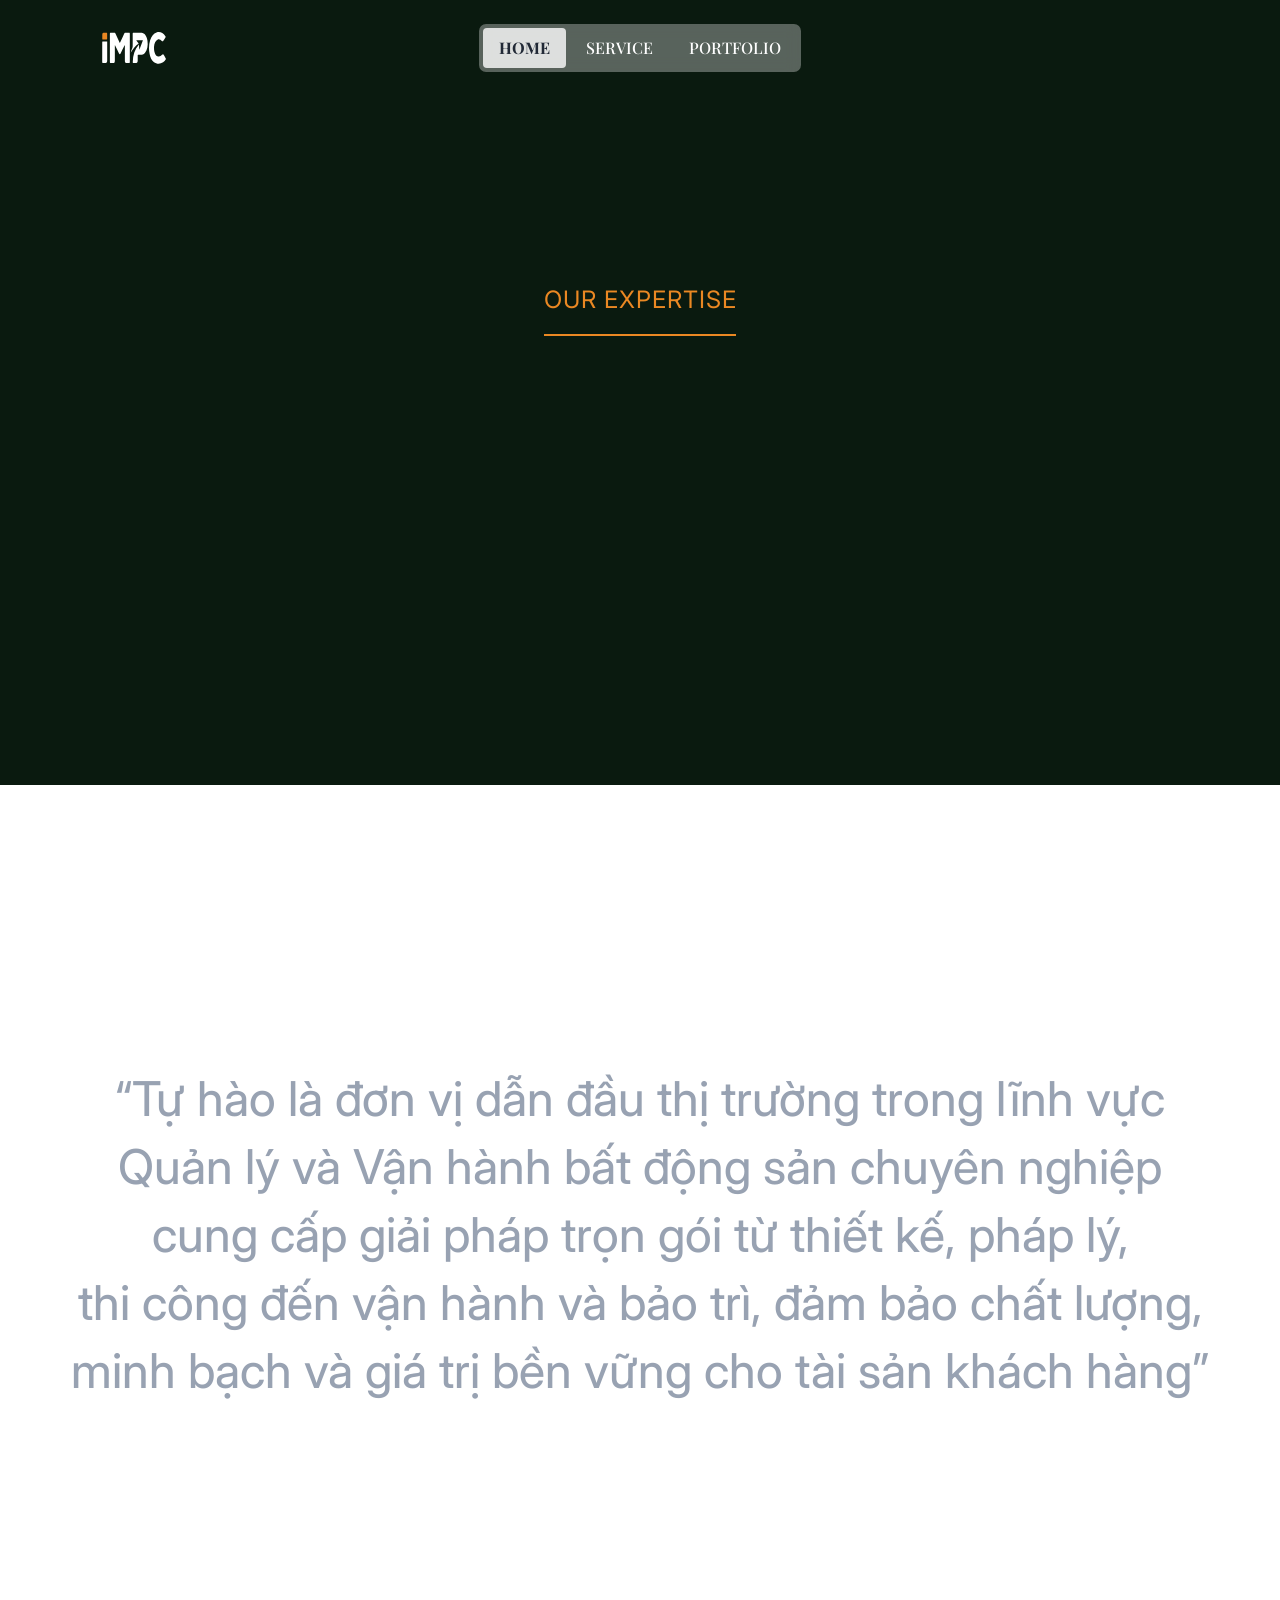
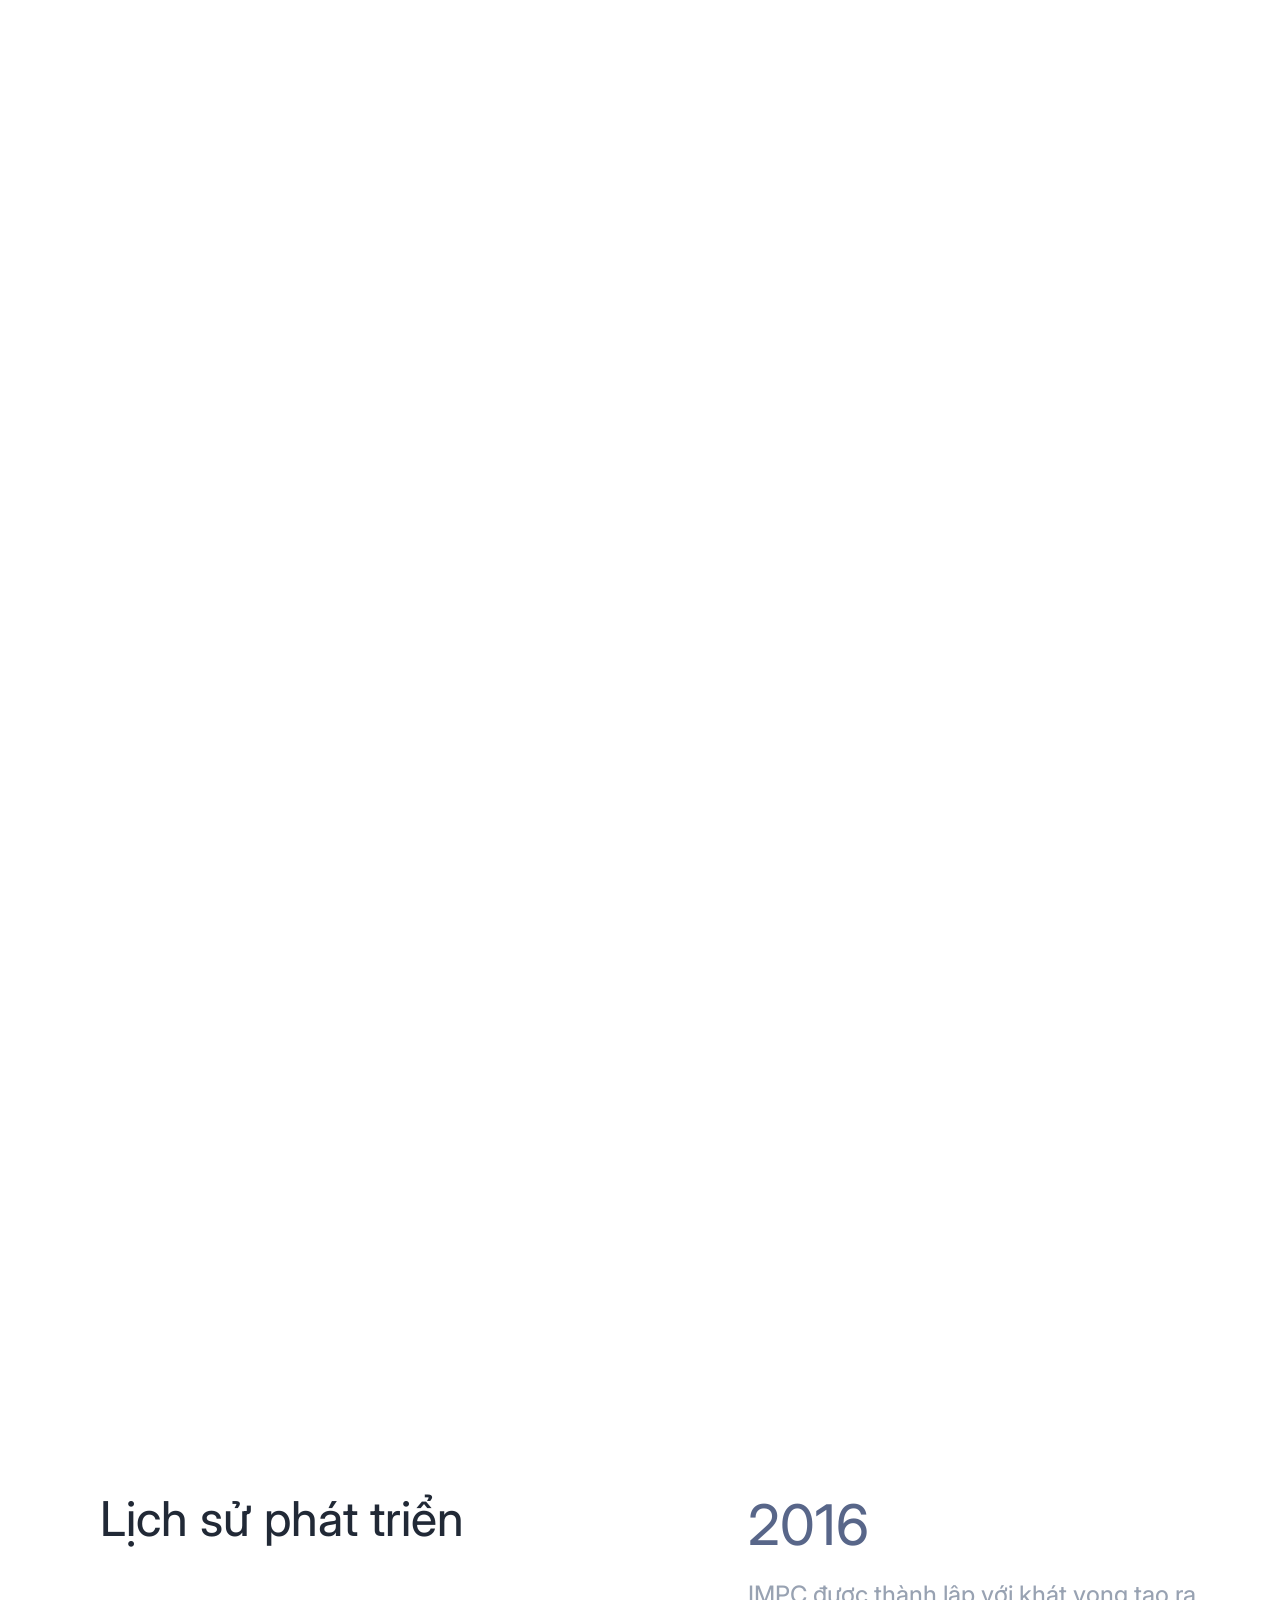
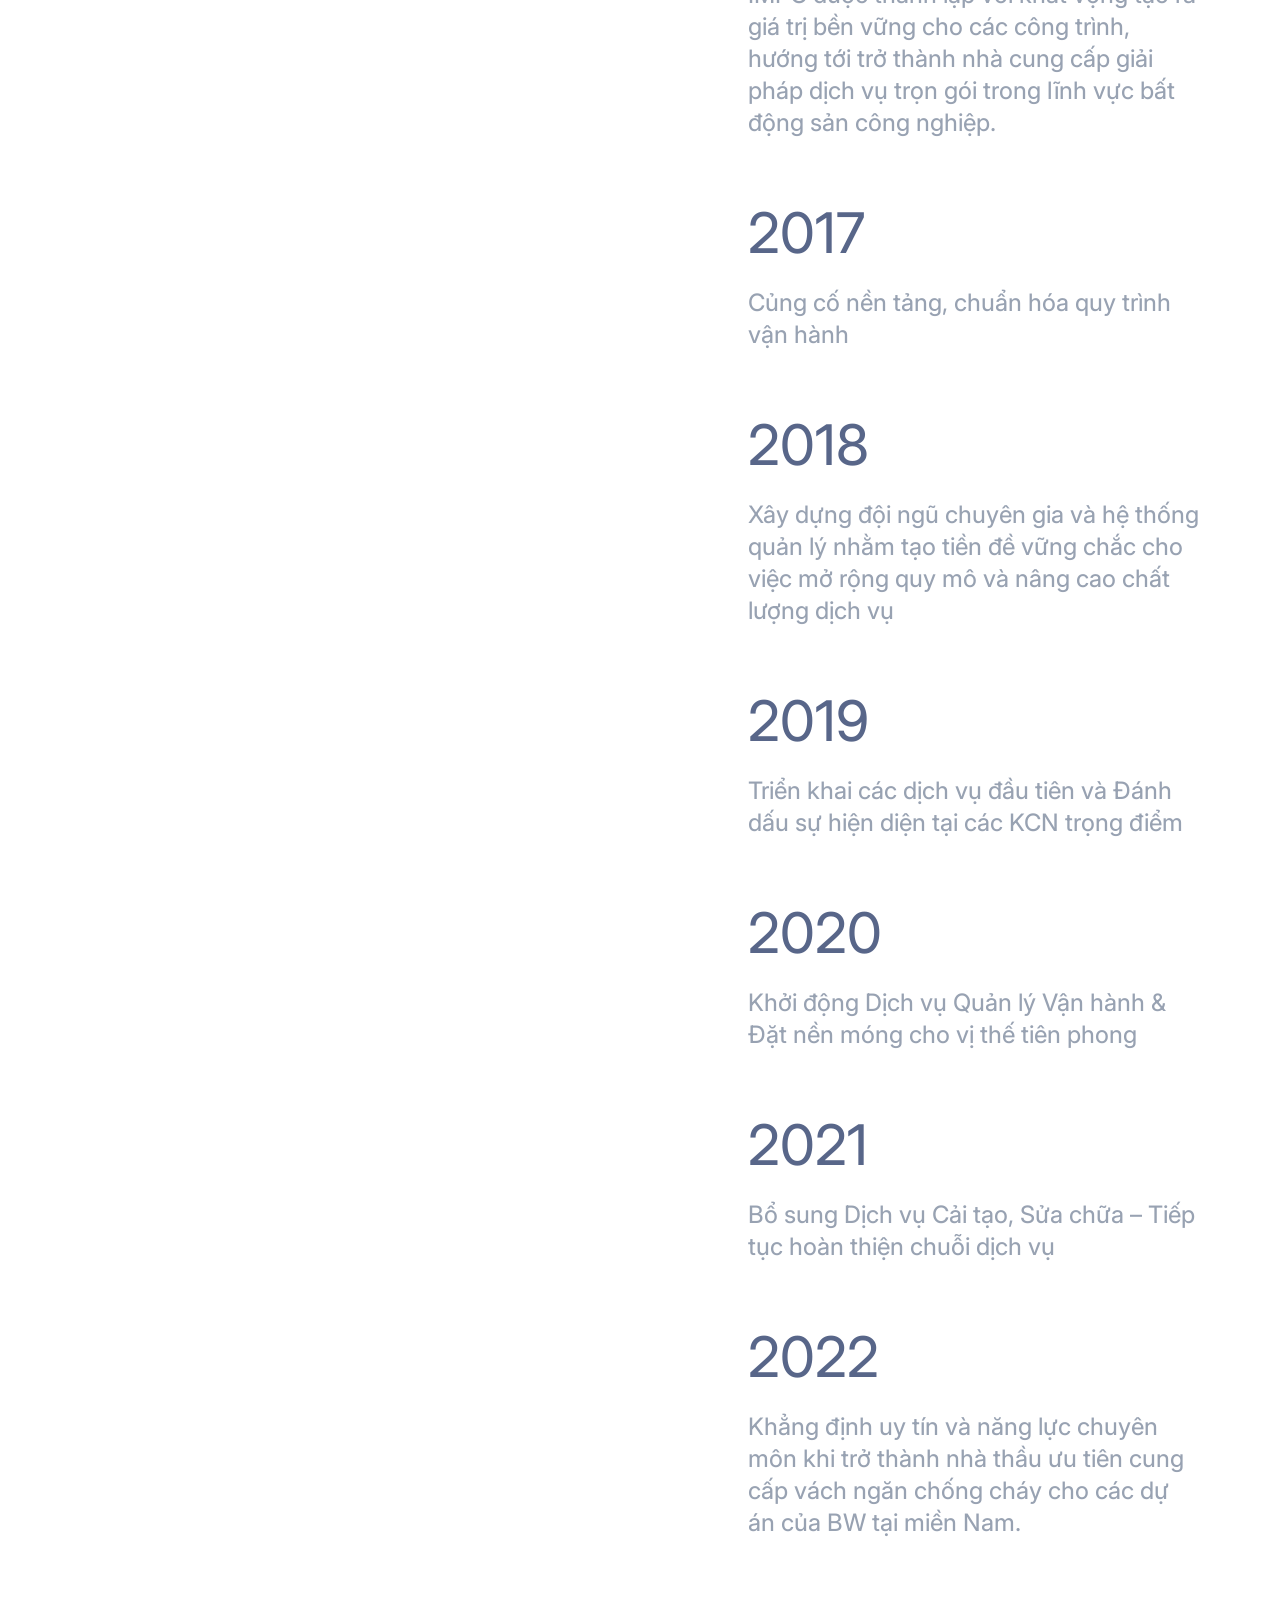
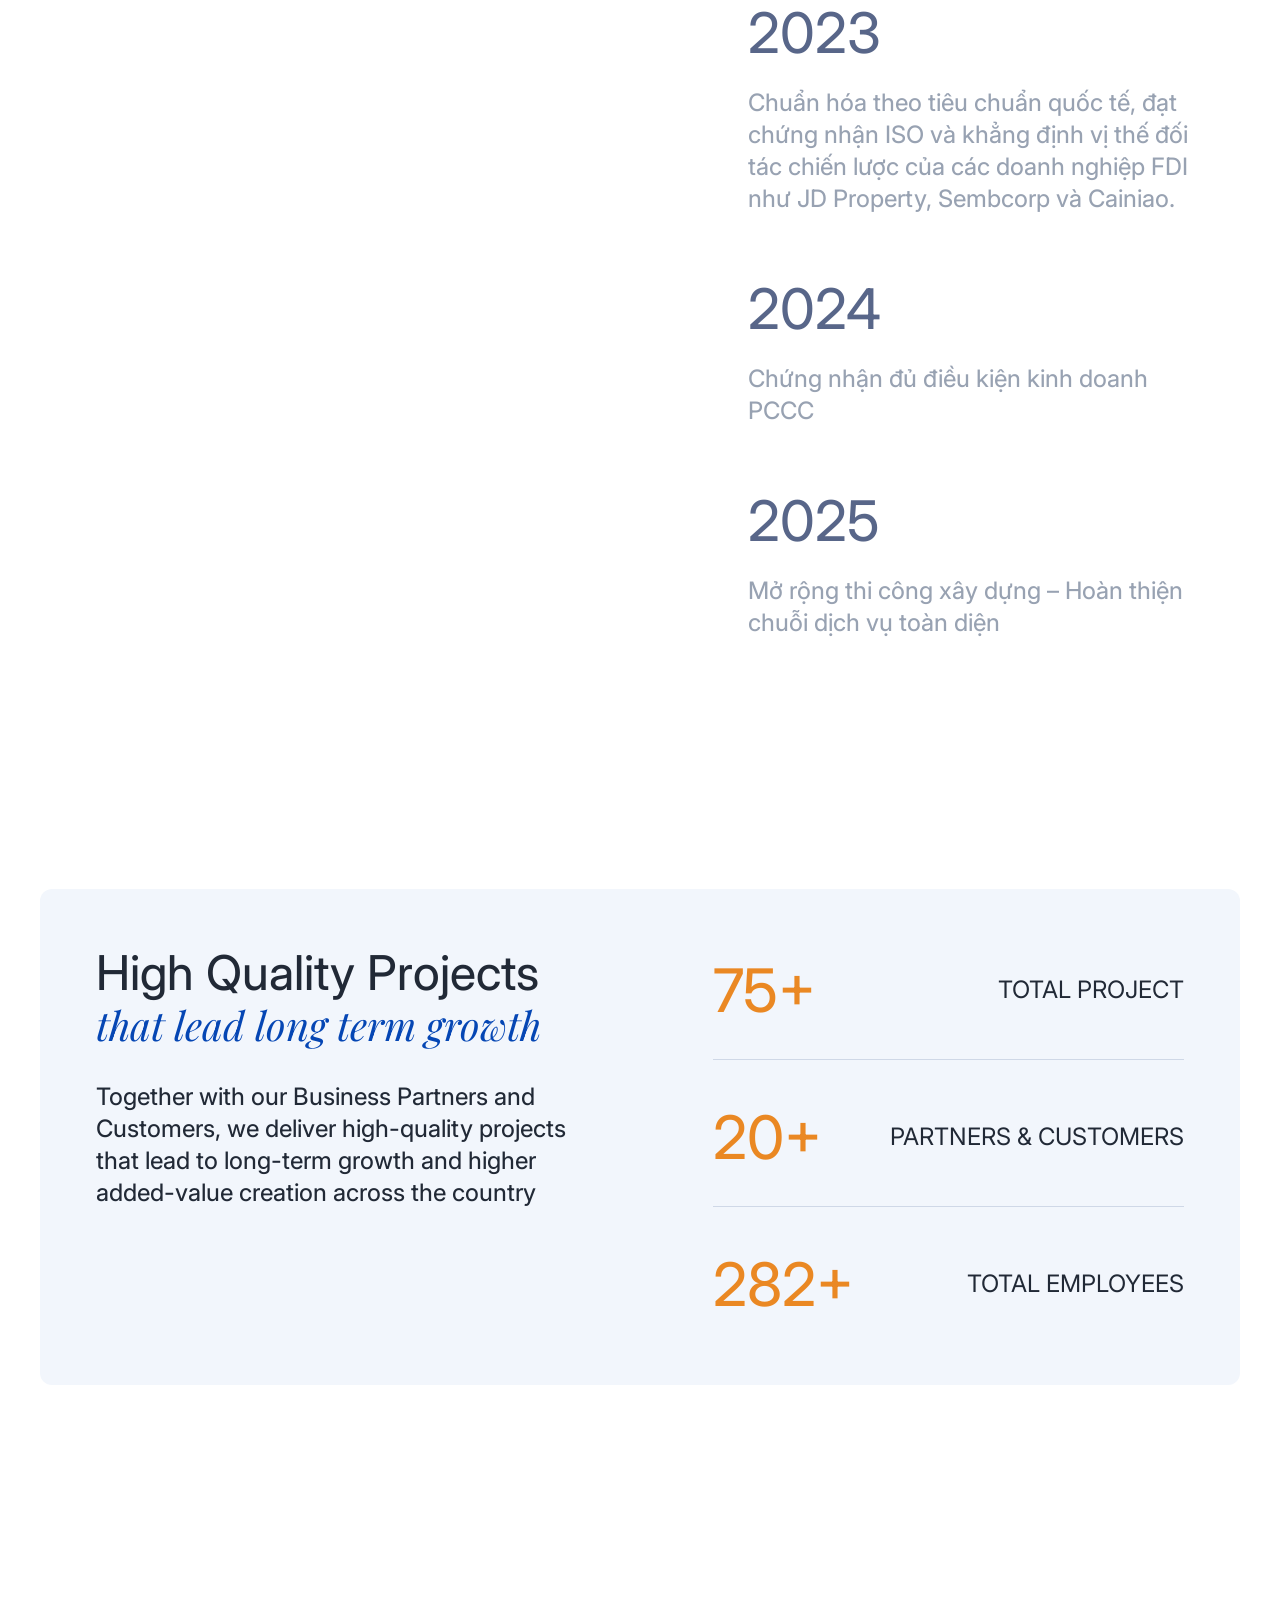
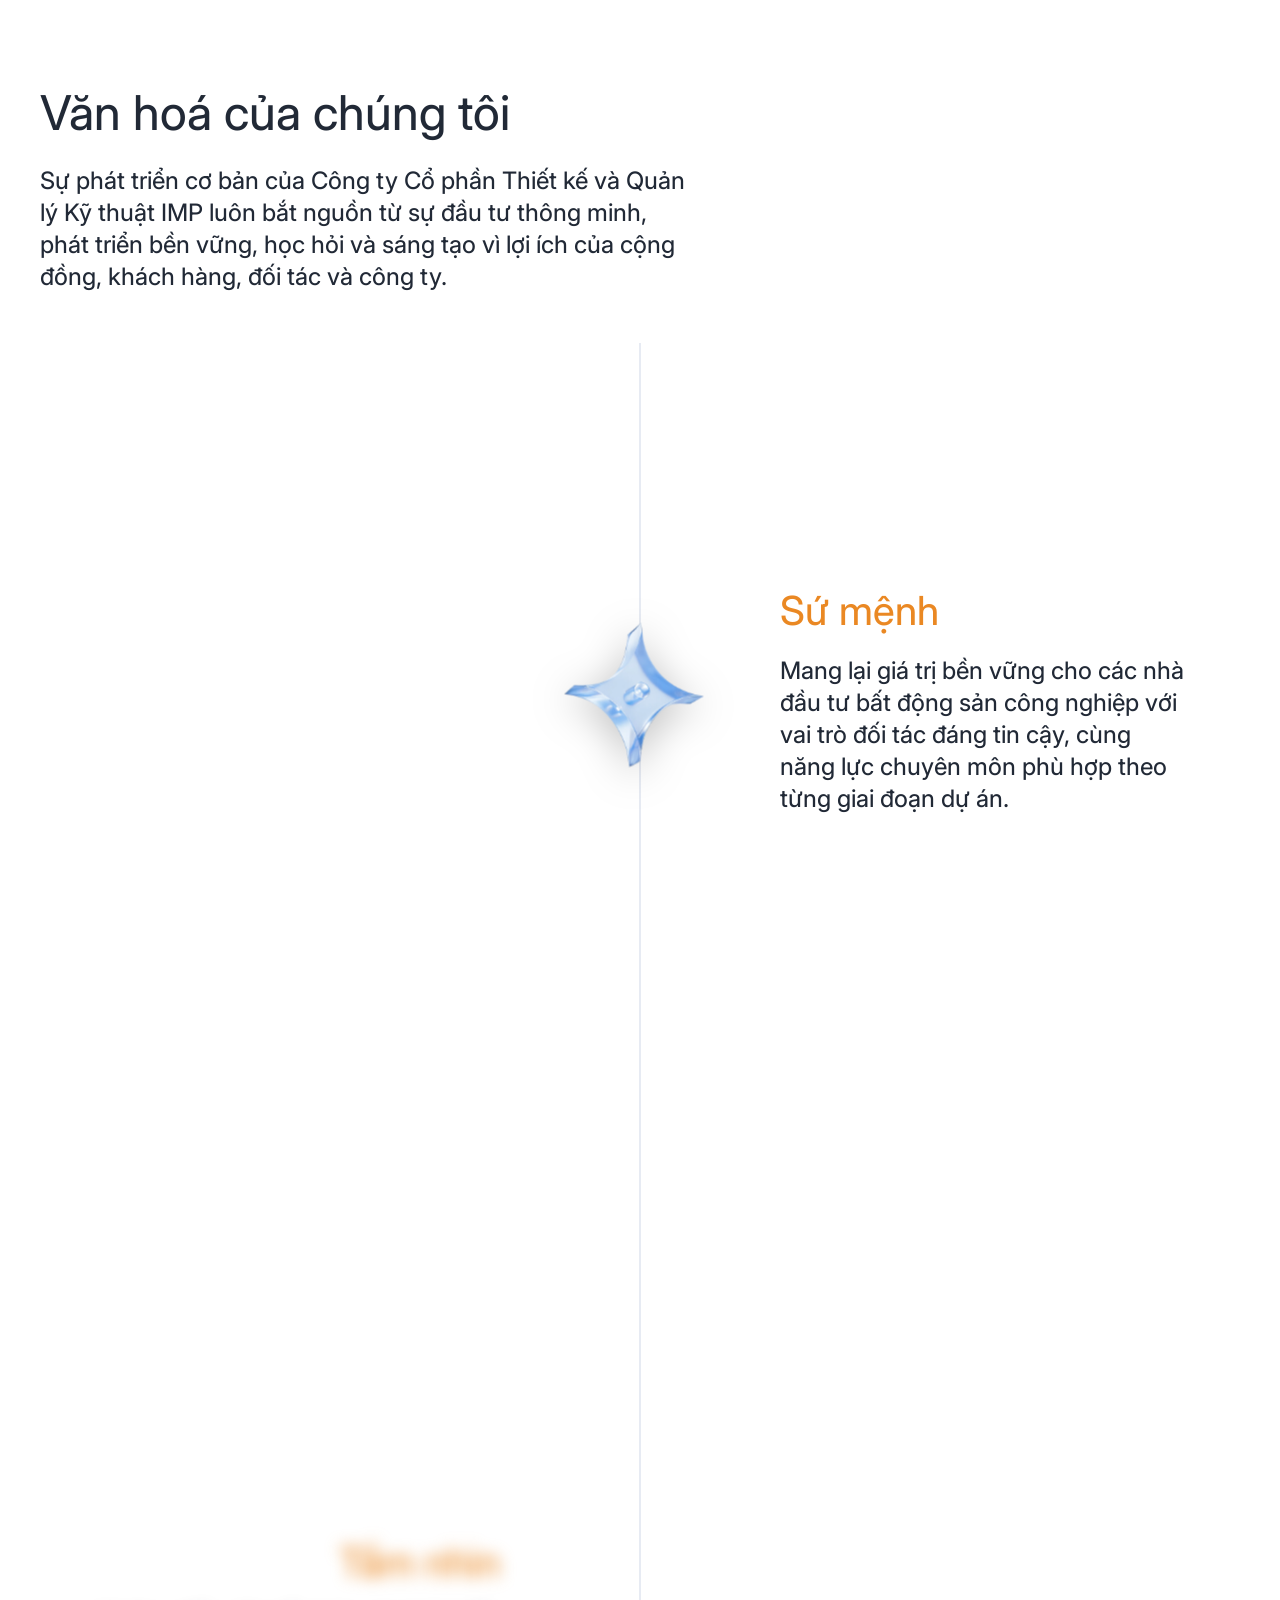
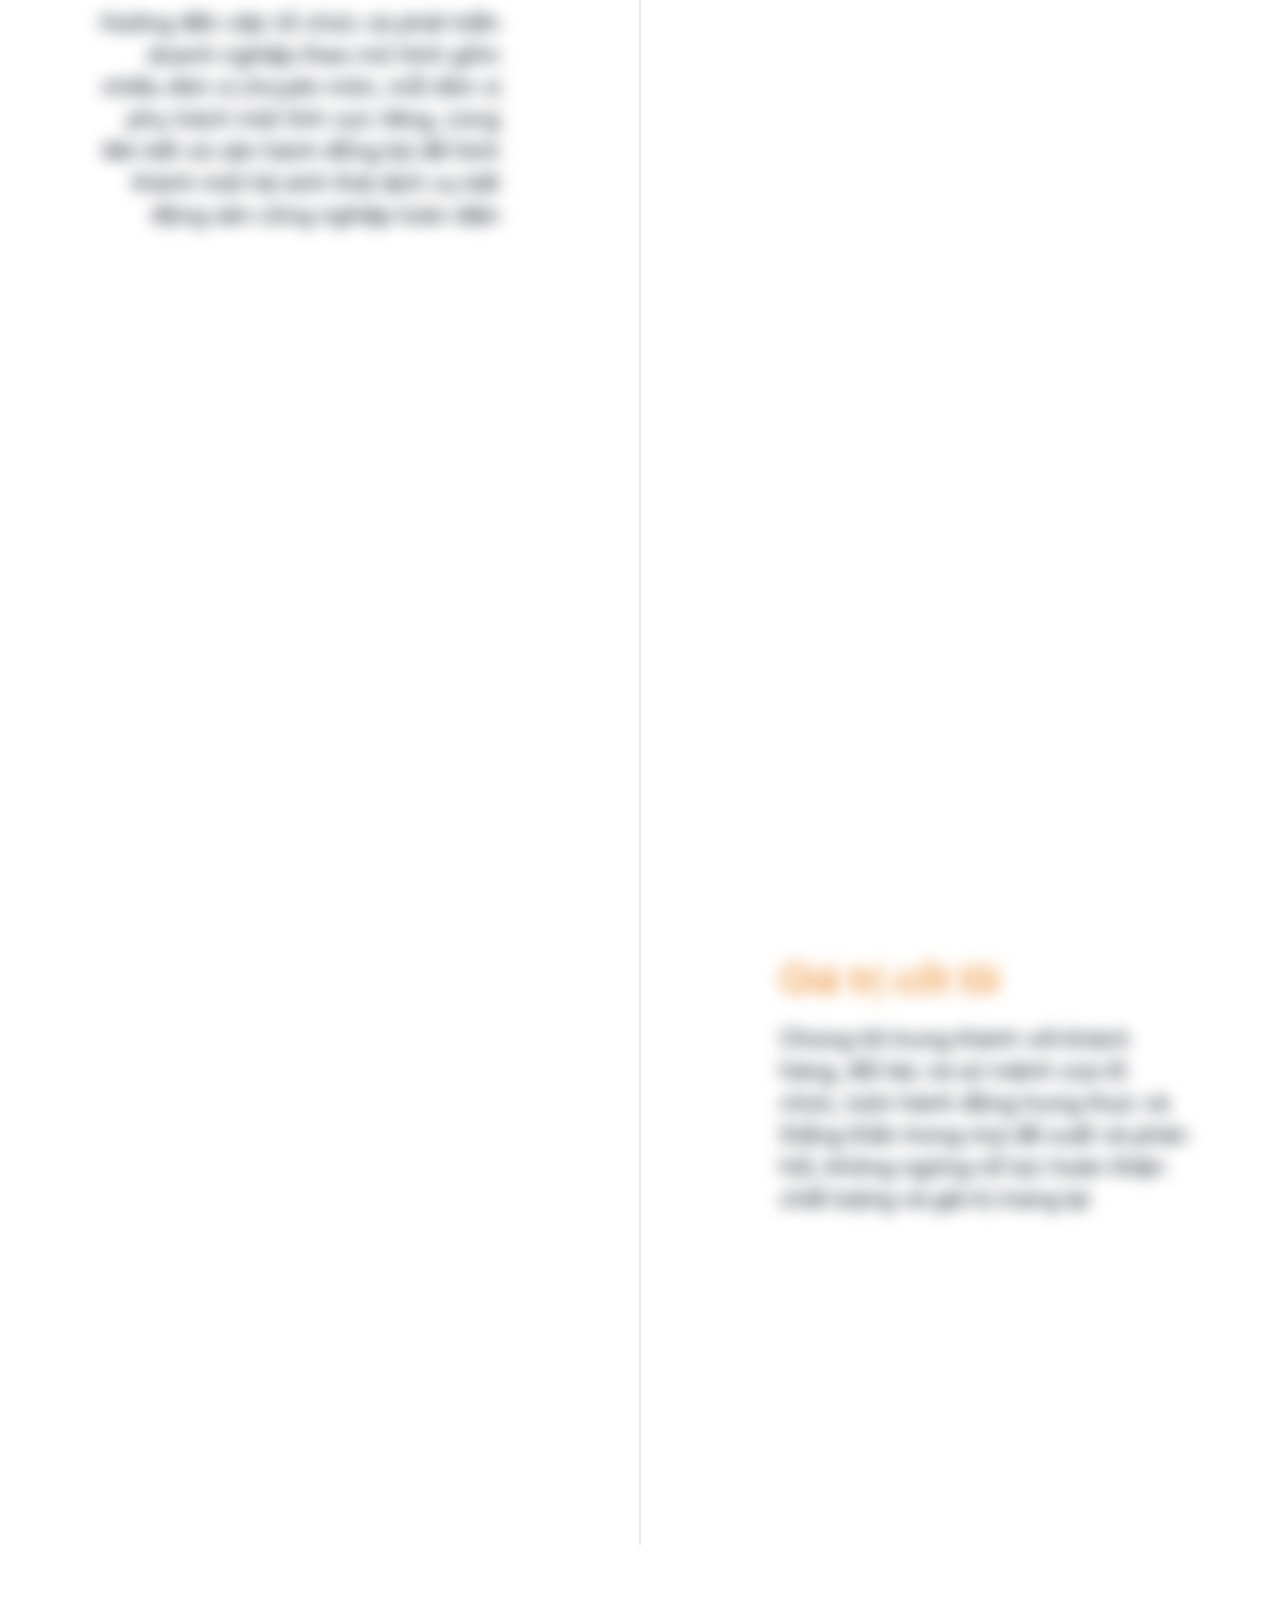
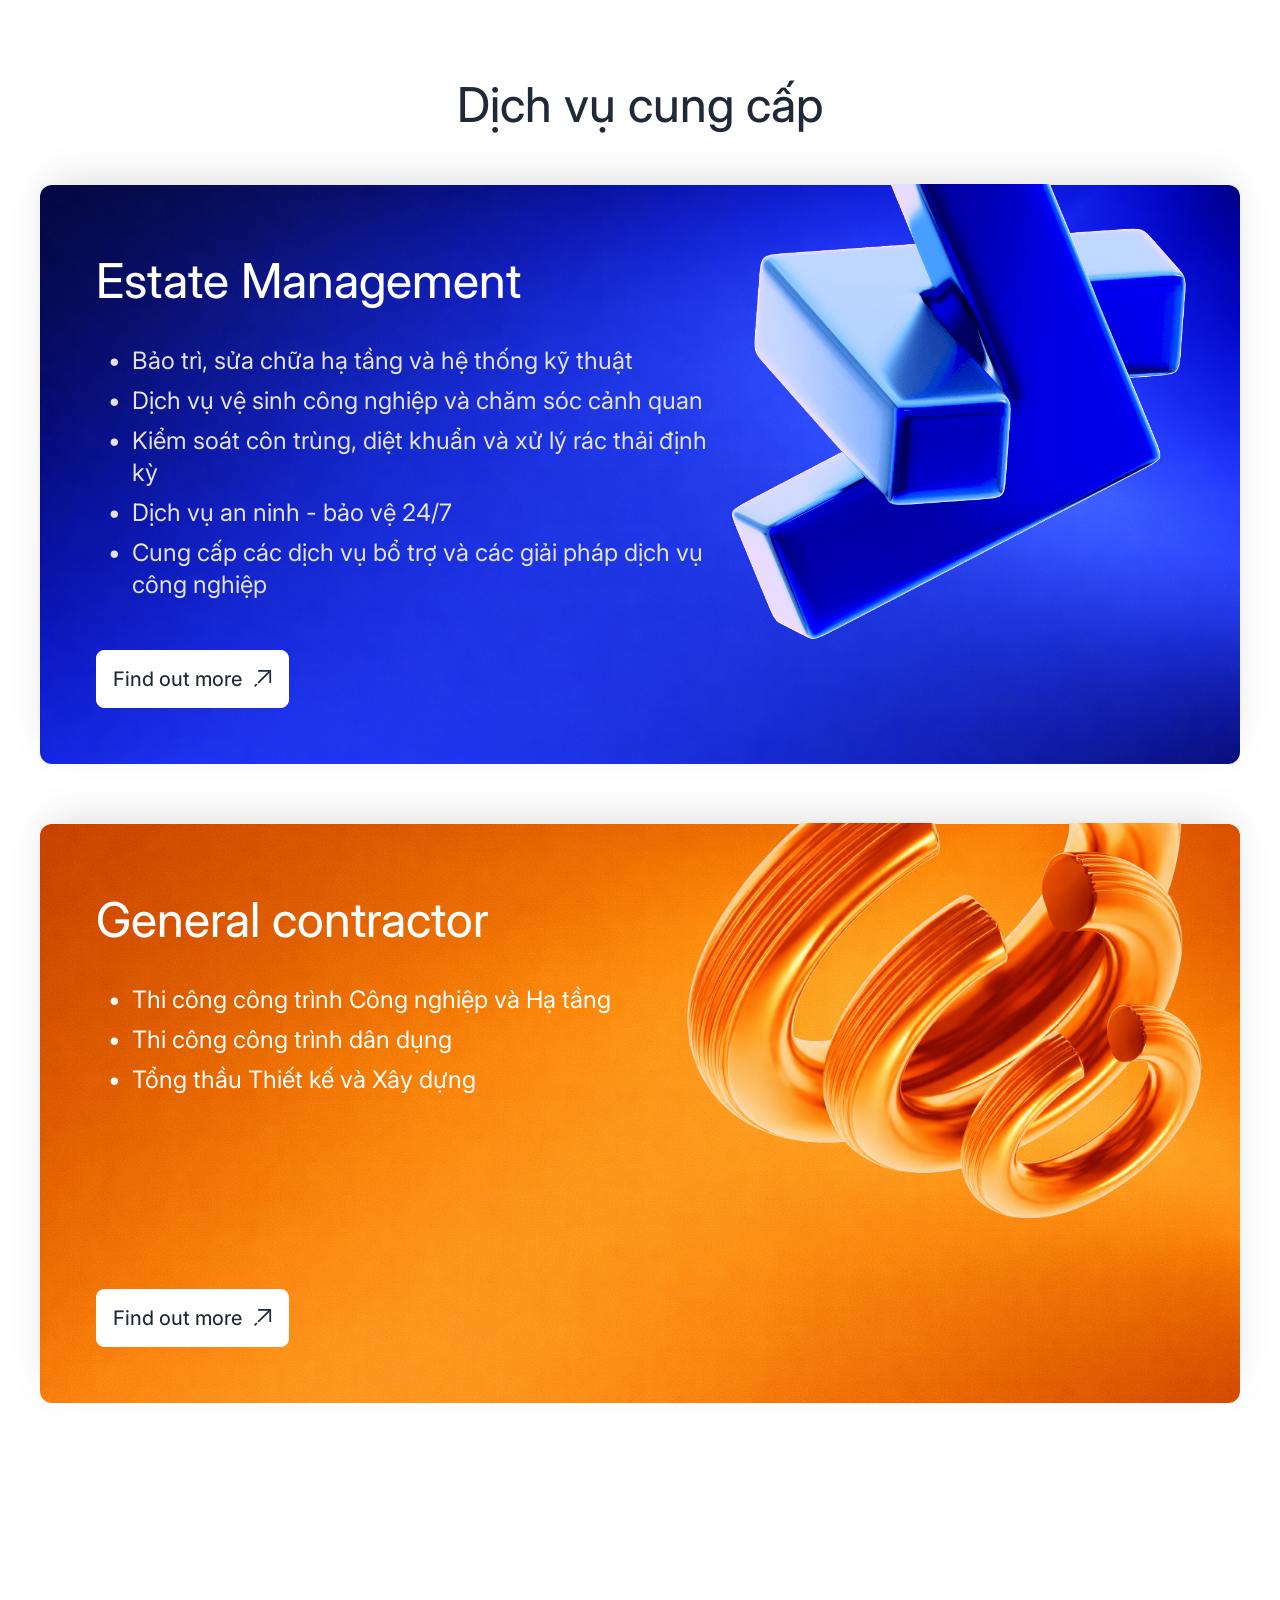
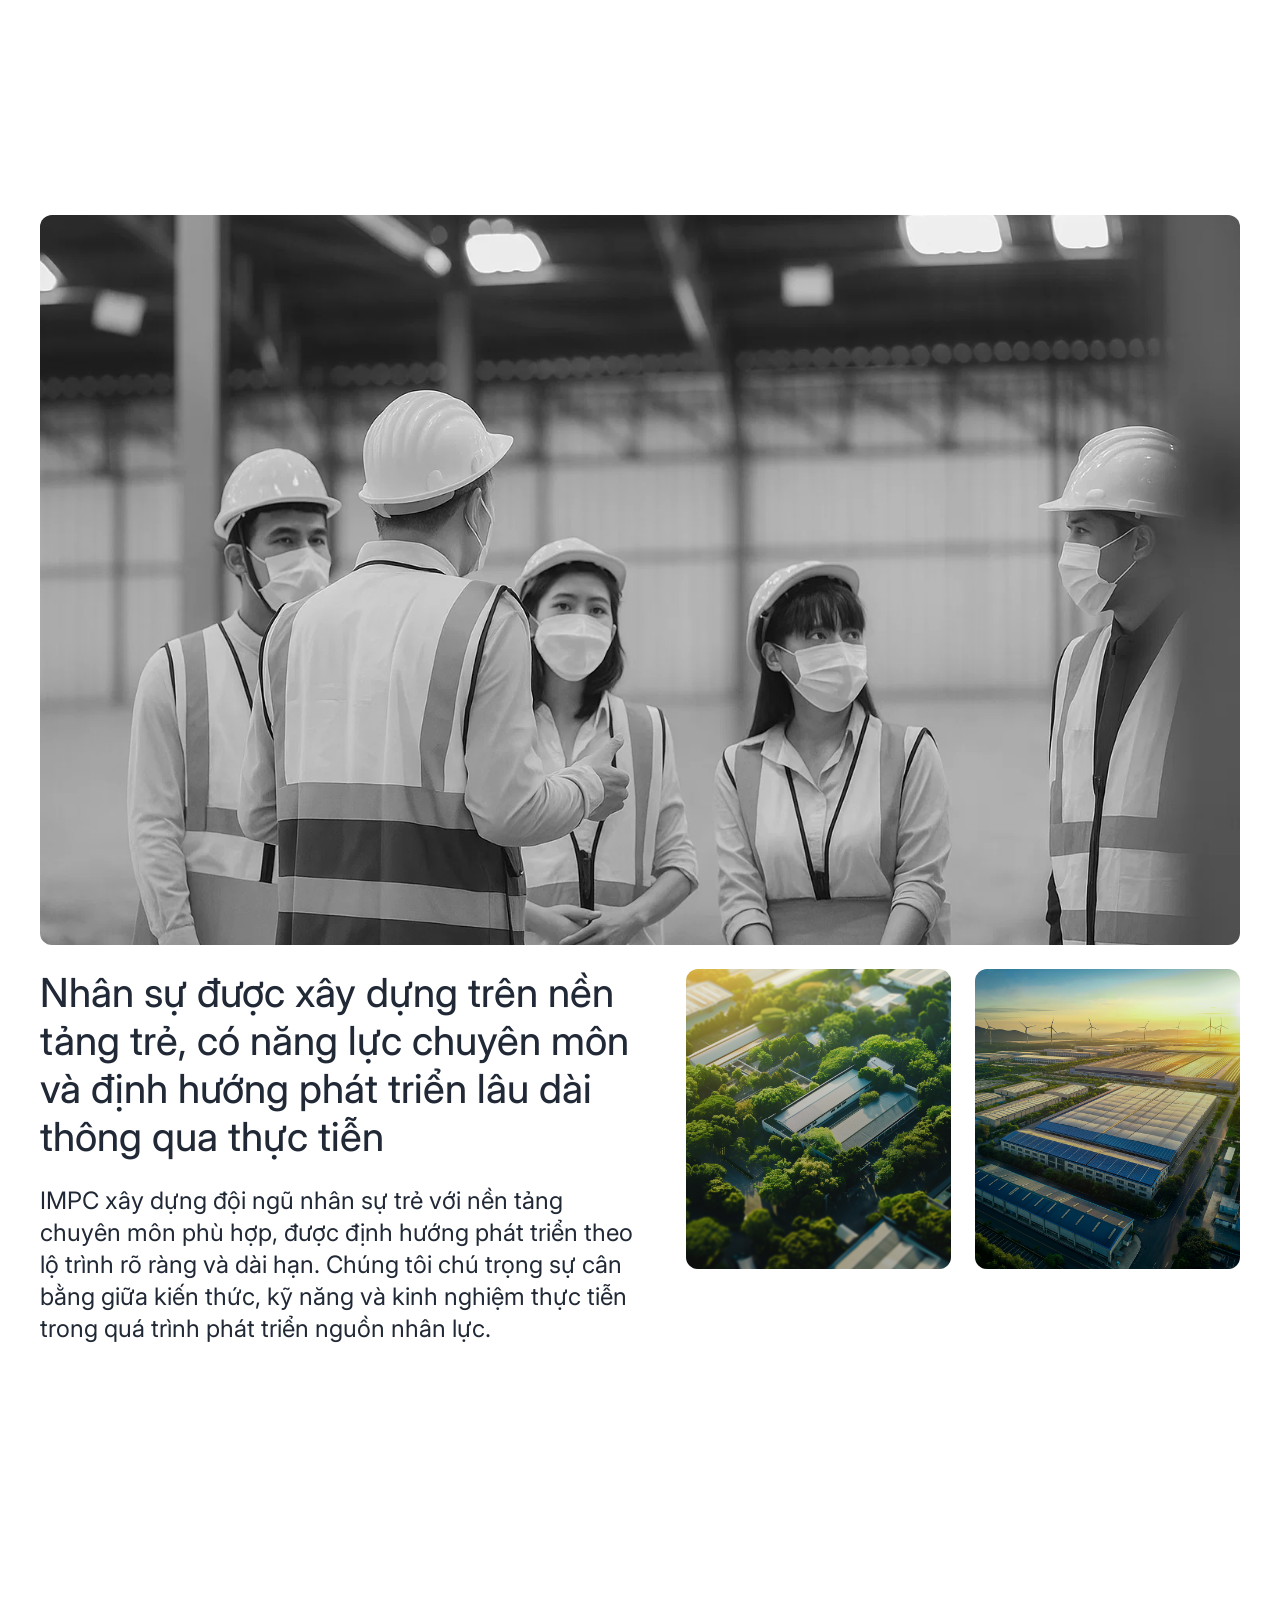
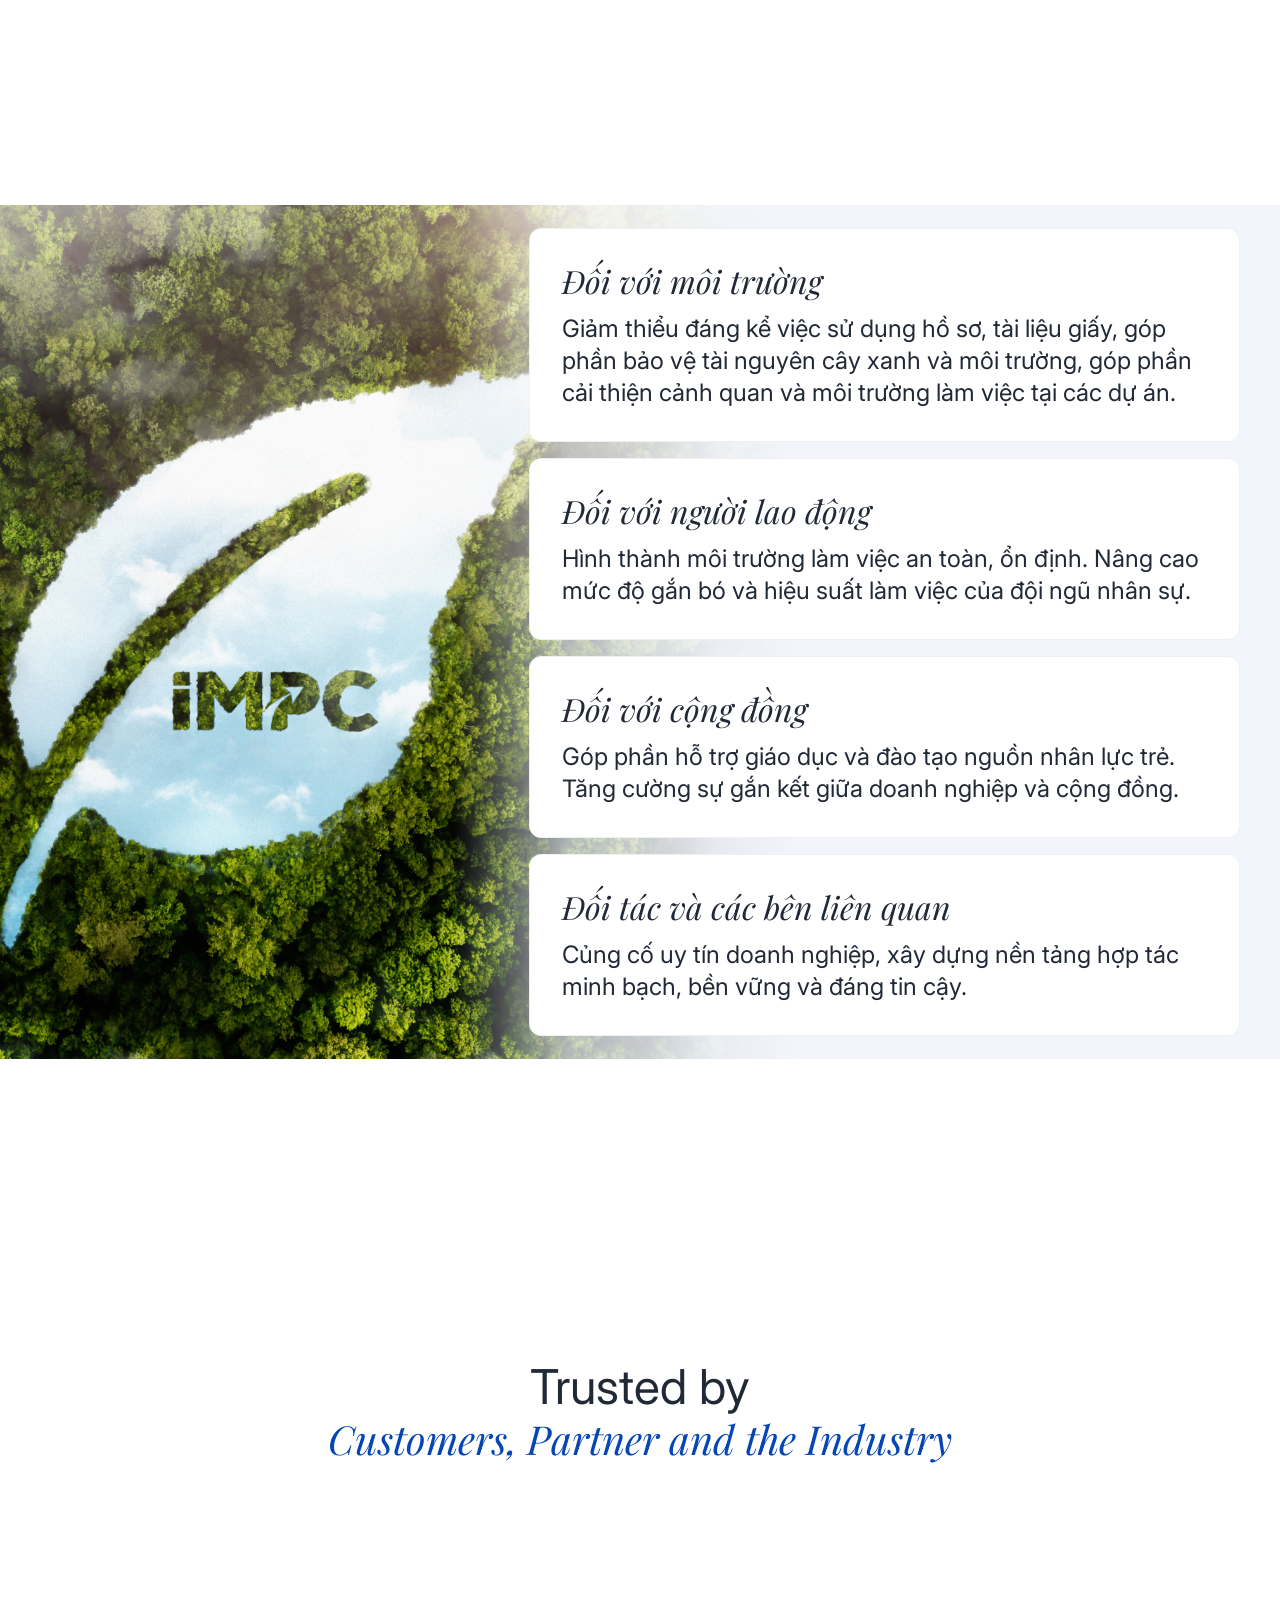
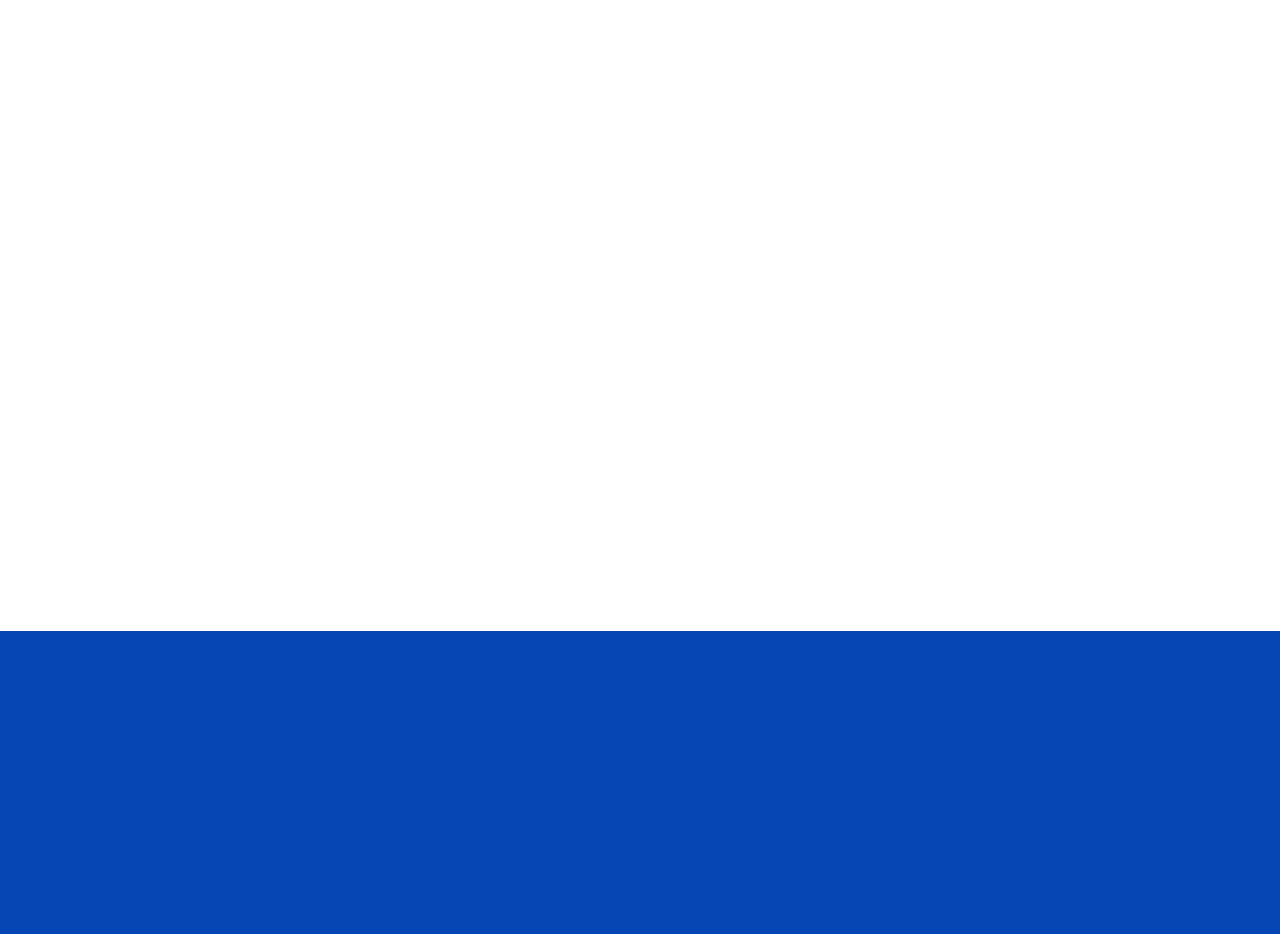
==== commit a932ab9f: "feat: complete mobile responsive layouts across all sections" ====
--- a/index.html
+++ b/index.html
@@ -15,8 +15,8 @@
 
     <!-- Hero Section -->
     <header class="hero" id="home">
-        <!-- Optional Background Video/Image -->
-        <video class="hero-video" autoplay loop muted playsinline>
+        <!-- Background Video (optimized loading) -->
+        <video class="hero-video" autoplay loop muted playsinline preload="auto">
             <source src="./assets/4334532-uhd_3840_2160_24fps.mp4" type="video/mp4">
         </video>
         
@@ -49,7 +49,7 @@
     <section class="history-section" id="history-section">
         <div class="history-layout">
             <div class="history-left">
-                <h2 class="history-title">Lịch sử phát triển</h2>
+                <h2 class="history-title reveal">Lịch sử phát triển</h2>
             </div>
             <div class="history-right">
                 <div class="timeline" id="timeline">
@@ -141,7 +141,7 @@
                 </div>
                 <p class="stats-desc">Together with our Business Partners and Customers, we deliver high-quality projects that lead to long-term growth and higher added-value creation across the country</p>
             </div>
-            <div class="stats-numbers font-sans">
+            <div class="stats-numbers font-sans reveal delay-200">
                 <div class="stat-item">
                     <span class="stat-number" data-target="75" data-suffix="+">0</span>
                     <span class="stat-label">TOTAL PROJECT</span>
@@ -365,6 +365,14 @@
         </div>
     </section>
 
+    <!-- Back to Top Button -->
+    <button class="back-to-top" id="backToTop" aria-label="Back to top">
+        <svg width="28" height="28" viewBox="0 0 24 24" fill="none" xmlns="http://www.w3.org/2000/svg">
+            <path d="M12 19V5" stroke="currentColor" stroke-width="1.5" stroke-linecap="round" stroke-linejoin="round"/>
+            <path d="M5 12L12 5L19 12" stroke="currentColor" stroke-width="1.5" stroke-linecap="round" stroke-linejoin="round"/>
+        </svg>
+    </button>
+
     <!-- Footer Component Manager -->
     <impc-footer></impc-footer>
 
--- a/style.css
+++ b/style.css
@@ -155,17 +155,17 @@
     display: flex;
     align-items: center;
     justify-content: center;
+    background-color: #0a1a0f; /* Dark fallback while video loads */
 }
 
 .hero-video {
     position: absolute;
-    top: 50%;
-    left: 50%;
-    transform: translate(-50%, -50%);
-    min-width: 100%;
-    min-height: 100%;
+    top: 0;
+    left: 0;
+    width: 100%;
+    height: 100%;
     object-fit: cover;
-    z-index: -1;
+    z-index: 1;
     filter: brightness(0.7);
 }
 
@@ -216,7 +216,7 @@
     align-items: center;
     gap: 32px;
     text-align: center;
-    z-index: 2;
+    z-index: 5;
     max-width: 961px;
 }
 
@@ -1418,4 +1418,204 @@
 
 .delay-400 {
     transition-delay: 400ms;
+}
+
+/* ===== BACK TO TOP BUTTON ===== */
+.back-to-top {
+    position: fixed;
+    bottom: 40px;
+    right: 40px;
+    width: 56px;
+    height: 56px;
+    border-radius: 50%;
+    background-color: #FFFFFF;
+    color: var(--color-brand, #0546b4);
+    border: none;
+    cursor: pointer;
+    display: flex;
+    align-items: center;
+    justify-content: center;
+    z-index: 999;
+    opacity: 0;
+    visibility: hidden;
+    transform: translateY(20px);
+    transition: opacity 0.3s ease, visibility 0.3s ease, transform 0.3s ease, box-shadow 0.3s ease;
+    box-shadow: 0 2px 12px rgba(0, 0, 0, 0.08);
+}
+
+.back-to-top.visible {
+    opacity: 1;
+    visibility: visible;
+    transform: translateY(0);
+}
+
+.back-to-top:hover {
+    box-shadow: 0 6px 24px rgba(0, 0, 0, 0.15);
+    transform: translateY(-2px);
+}
+
+/* ===== MOBILE NAVIGATION & RESPONSIVENESS ===== */
+.mobile-menu-btn {
+    display: none;
+    background: none;
+    border: none;
+    cursor: pointer;
+    flex-direction: column;
+    gap: 6px;
+    z-index: 110;
+    padding: 8px;
+}
+
+.mobile-menu-btn span {
+    display: block;
+    width: 24px;
+    height: 2px;
+    background-color: var(--bg-white);
+    transition: var(--transition-fast);
+}
+
+.mobile-menu-overlay {
+    position: fixed;
+    top: 0;
+    left: 0;
+    width: 100vw;
+    height: 100vh;
+    background: rgba(5, 70, 180, 0.95);
+    backdrop-filter: blur(10px);
+    z-index: 100;
+    display: flex;
+    justify-content: center;
+    align-items: center;
+    opacity: 0;
+    pointer-events: none;
+    transition: opacity var(--transition-smooth);
+}
+
+.mobile-menu-overlay.active {
+    opacity: 1;
+    pointer-events: auto;
+}
+
+.mobile-menu-close {
+    position: absolute;
+    top: 32px;
+    right: 32px;
+    font-size: 48px;
+    font-weight: 300;
+    line-height: 1;
+    color: white;
+    background: none;
+    border: none;
+    cursor: pointer;
+    padding: 10px;
+    z-index: 111;
+}
+
+.mobile-nav-links {
+    display: flex;
+    flex-direction: column;
+    gap: 40px;
+    text-align: center;
+}
+
+.mobile-nav-links .nav-item {
+    font-size: 28px;
+    background: none !important;
+    padding: 12px 24px;
+}
+
+.mobile-nav-links .nav-item.active {
+    color: var(--color-warning) !important;
+    font-weight: 700;
+}
+
+@media screen and (max-width: 768px) {
+    /* Global Margin/Padding Adjustments */
+    .container {
+        padding: 0 20px !important;
+    }
+    
+    /* Header & Nav */
+    .header {
+        padding: 24px 20px !important;
+    }
+    .nav-pill {
+        display: none !important;
+    }
+    .mobile-menu-btn {
+        display: flex;
+    }
+    .logo img {
+        width: 80px !important;
+    }
+
+    /* Index Hero */
+    .hero-title {
+        font-size: 40px;
+    }
+    .hero-expertise {
+        font-size: 16px;
+    }
+
+    /* Stats Section */
+    .stats-section {
+        margin: 60px 20px 80px 20px;
+        padding: 32px 20px;
+    }
+    .stats-grid {
+        flex-direction: column;
+        gap: 40px;
+    }
+    .stats-title {
+        font-size: 32px;
+        line-height: 40px;
+    }
+    .stats-subtitle {
+        font-size: 20px;
+    }
+
+    /* Process/Culture Grid */
+    .culture-grid {
+        grid-template-columns: 1fr;
+        gap: 80px;
+    }
+    .culture-item.right {
+        margin-top: 0;
+    }
+    .culture-sticky-star {
+        display: none; /* Hide decorative floating items on small screens */
+    }
+
+    /* Services Home Segment */
+    .services-list {
+        gap: 32px;
+    }
+    .service-feature-card {
+        padding: 32px 20px;
+    }
+    .service-feature-list-wrap {
+        grid-template-columns: 1fr;
+        gap: 20px;
+    }
+
+    /* Footer */
+    .footer {
+        padding: 40px 20px;
+    }
+    .footer-top {
+        flex-direction: column;
+        align-items: flex-start;
+        gap: 40px;
+    }
+    .footer-nav {
+        flex-direction: column;
+        align-items: flex-start;
+        gap: 20px;
+    }
+    .footer-brand {
+        width: 100%;
+    }
+    .contact-text {
+        max-width: 100%;
+    }
 }
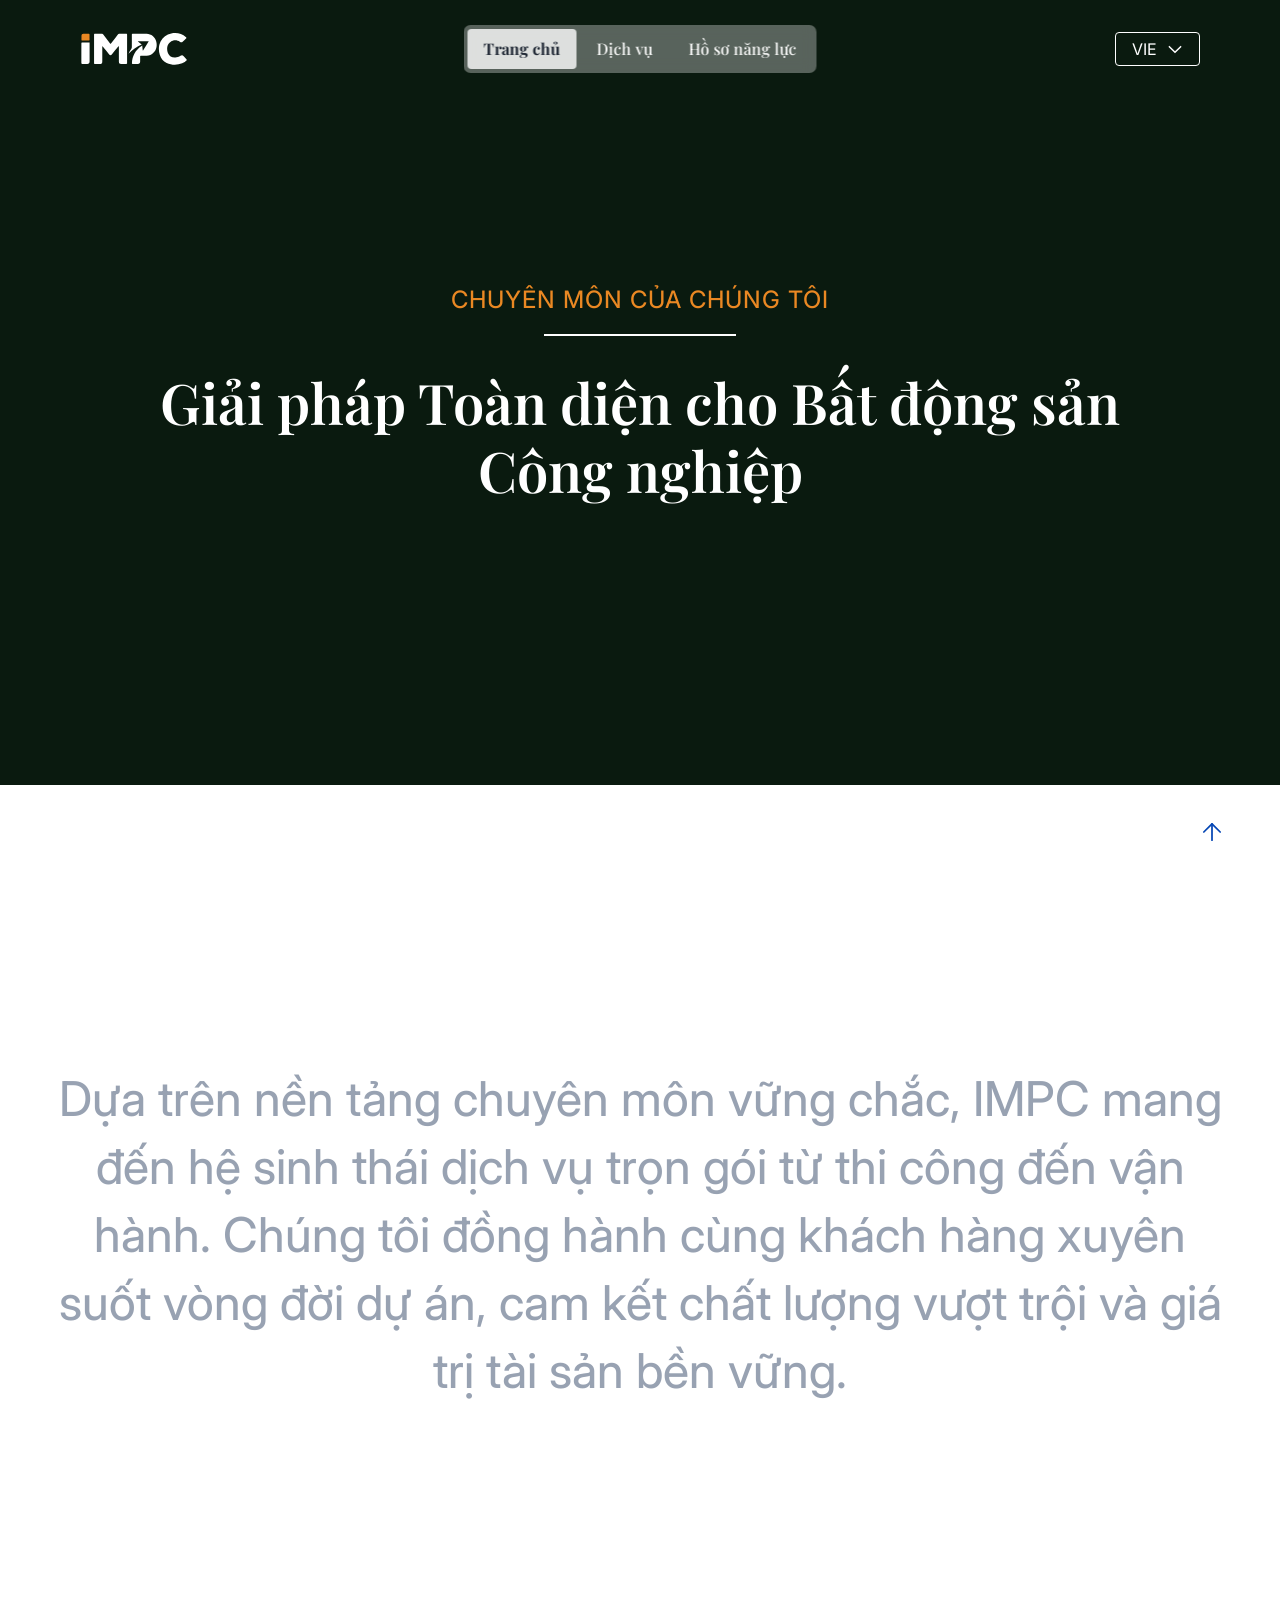
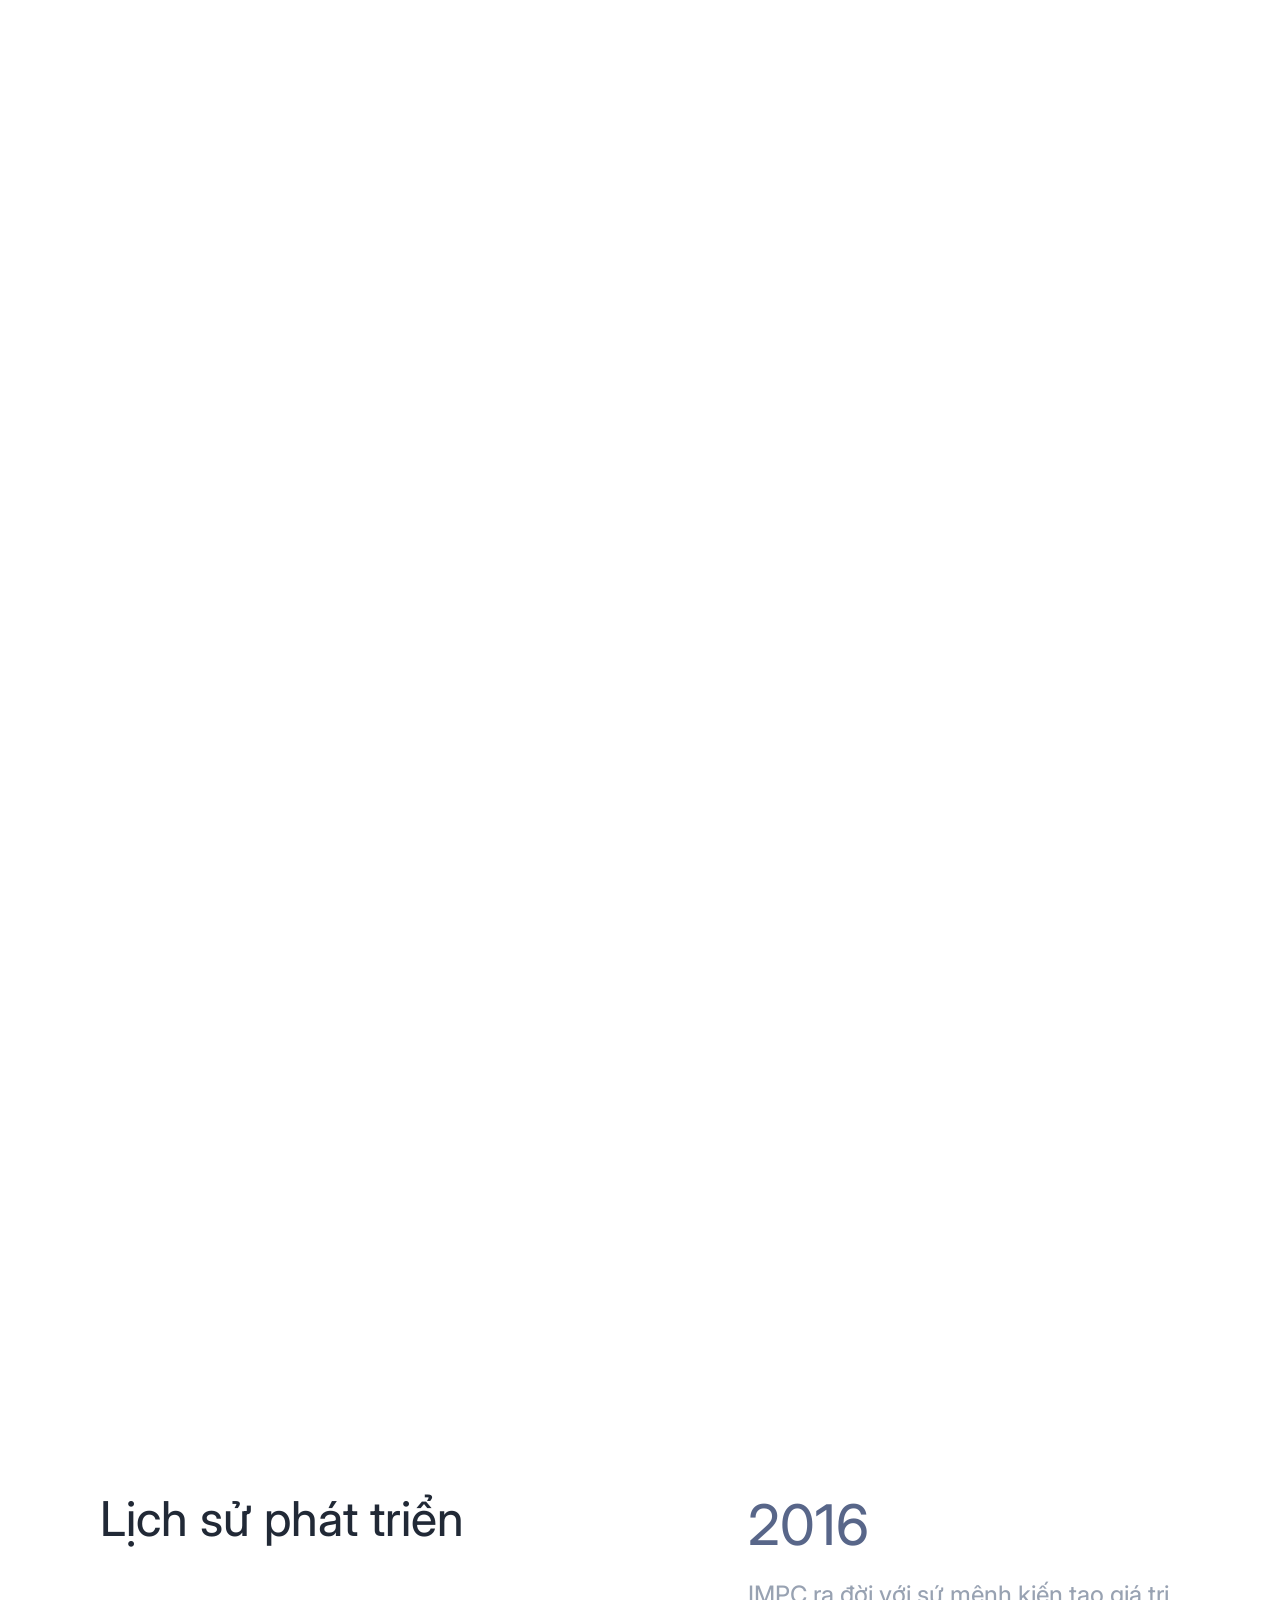
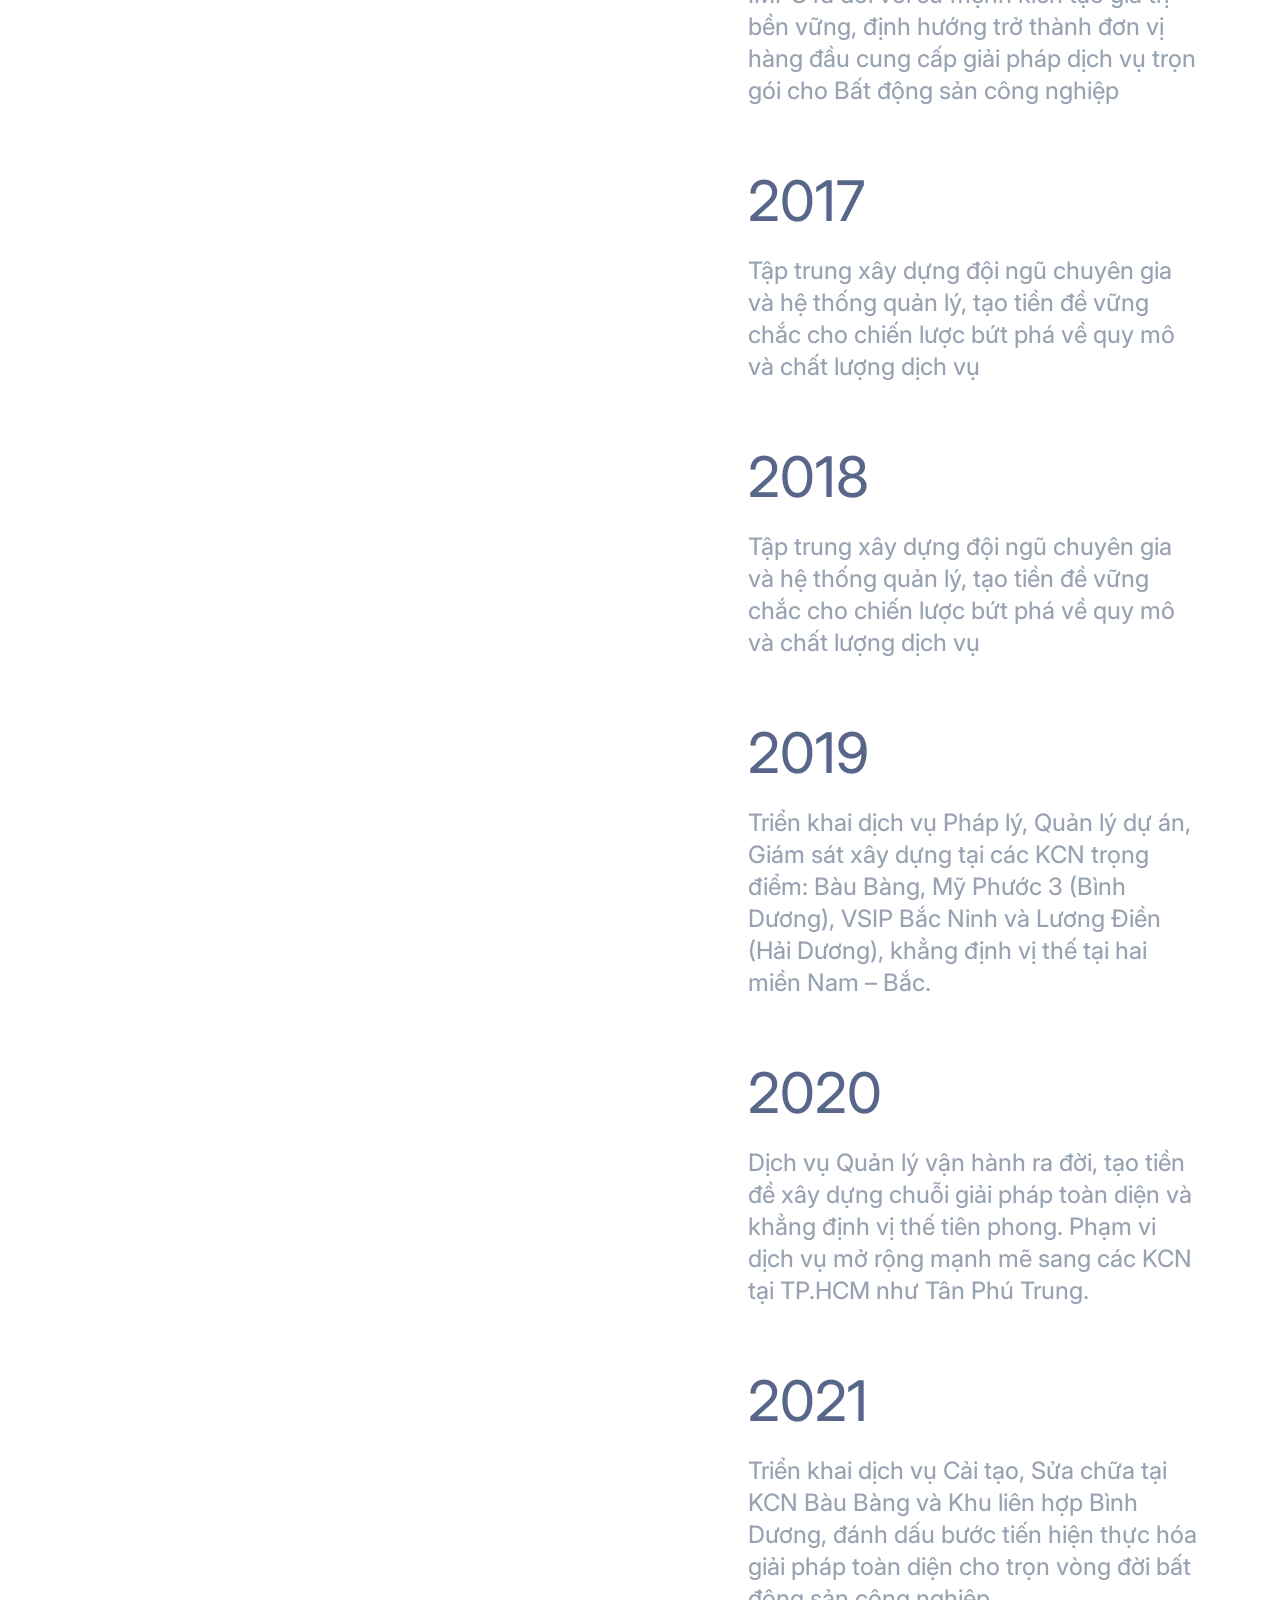
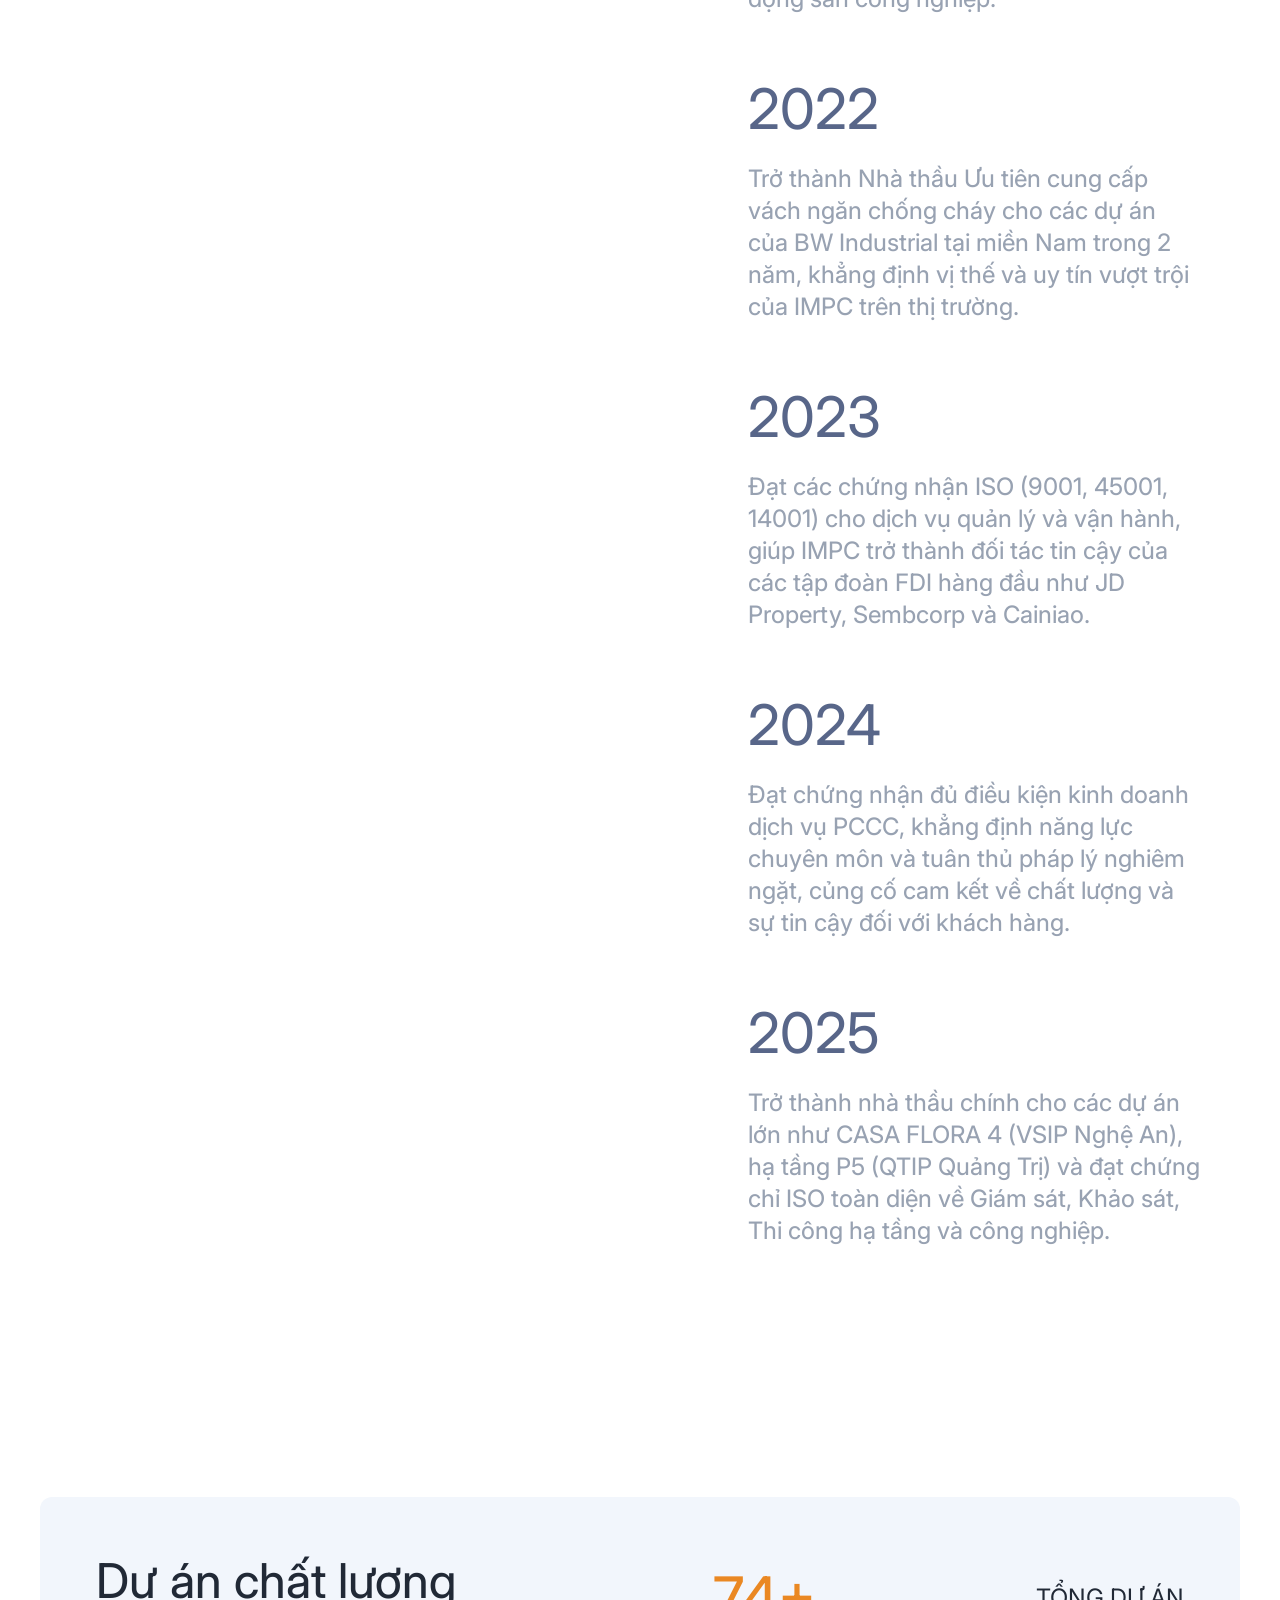
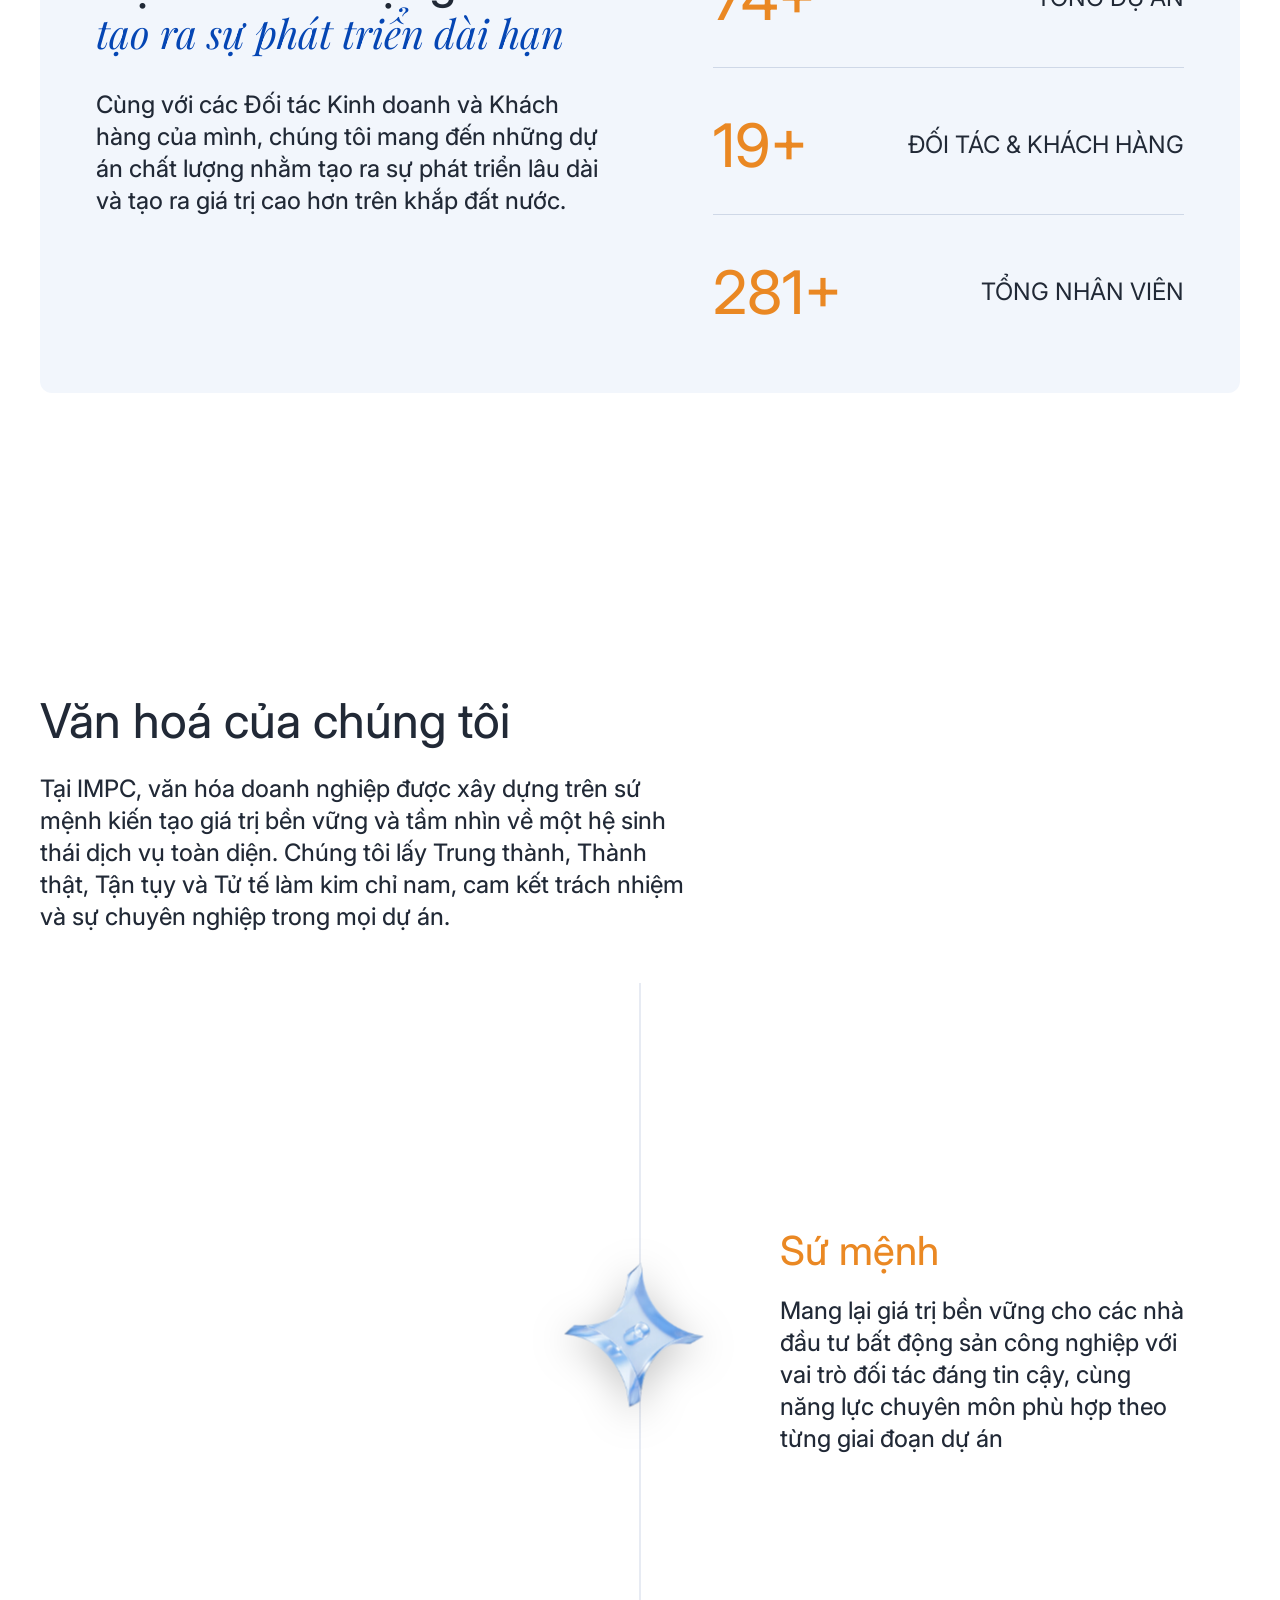
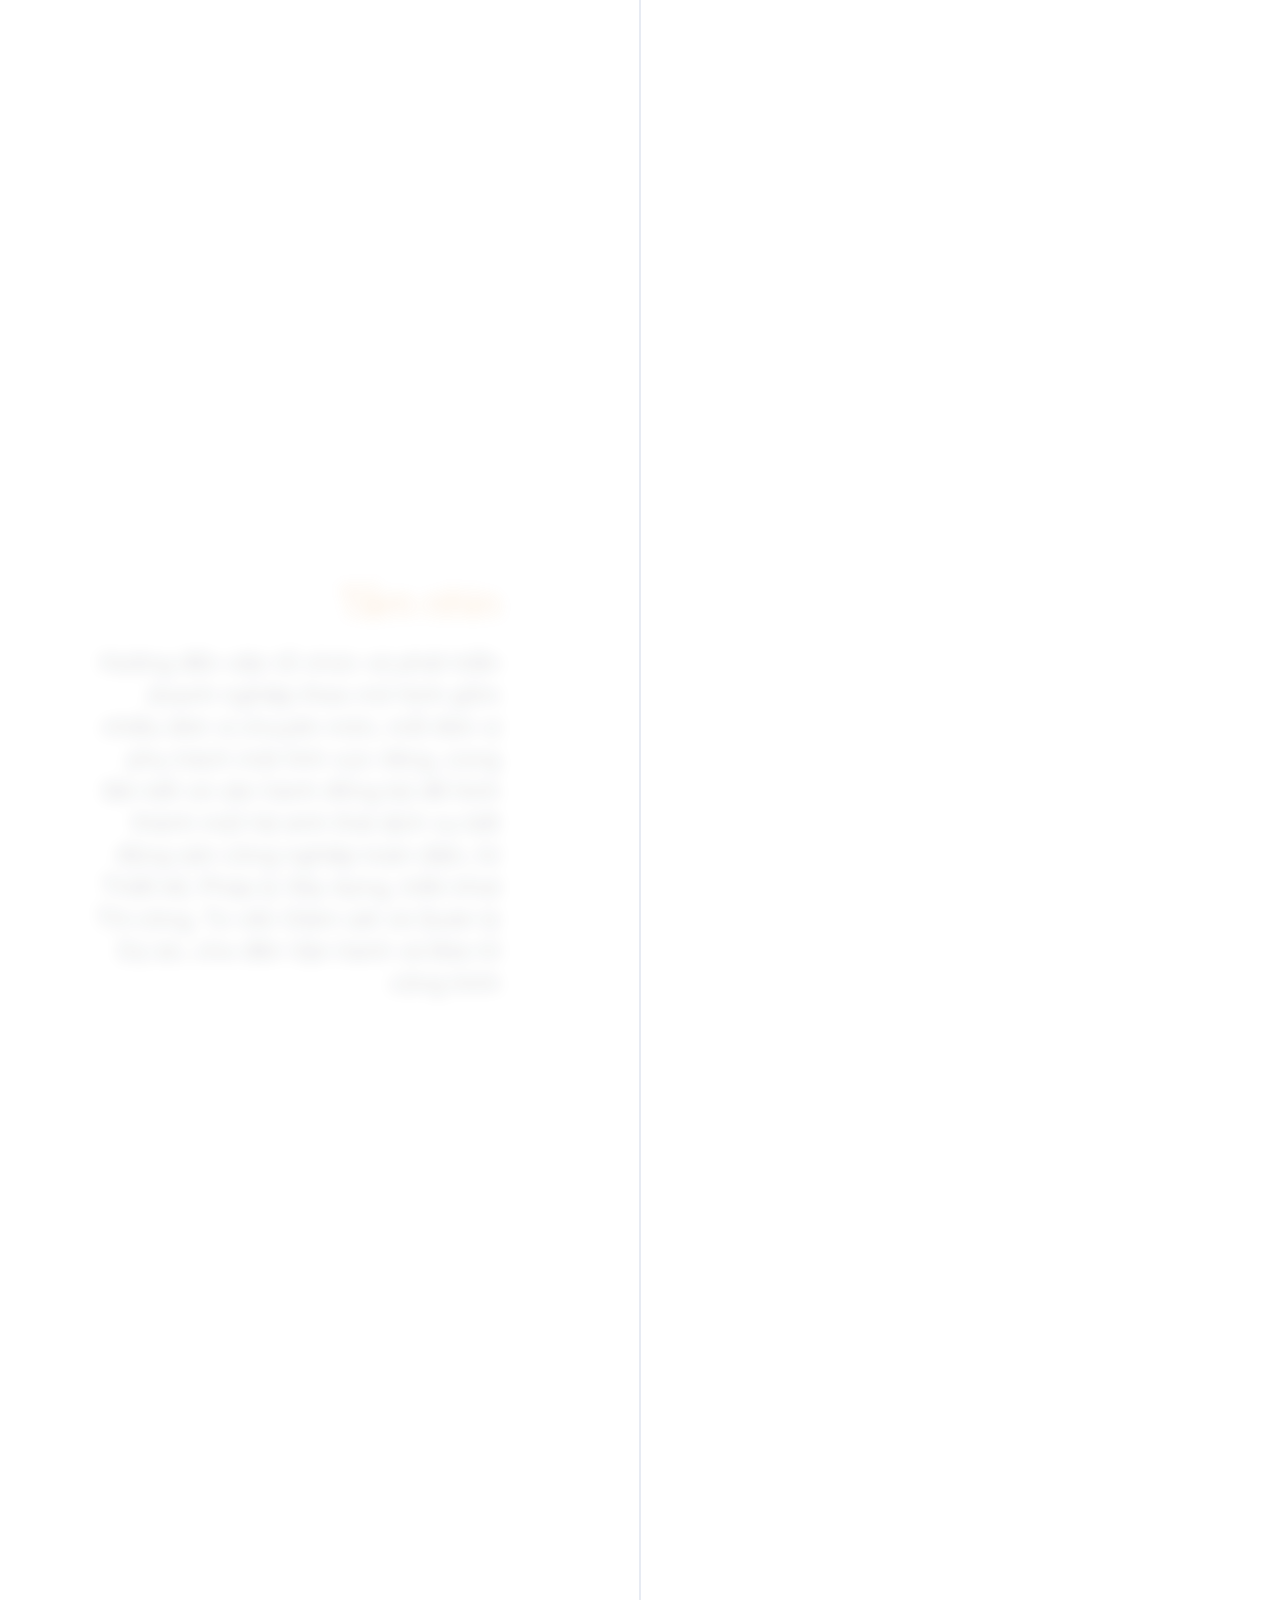
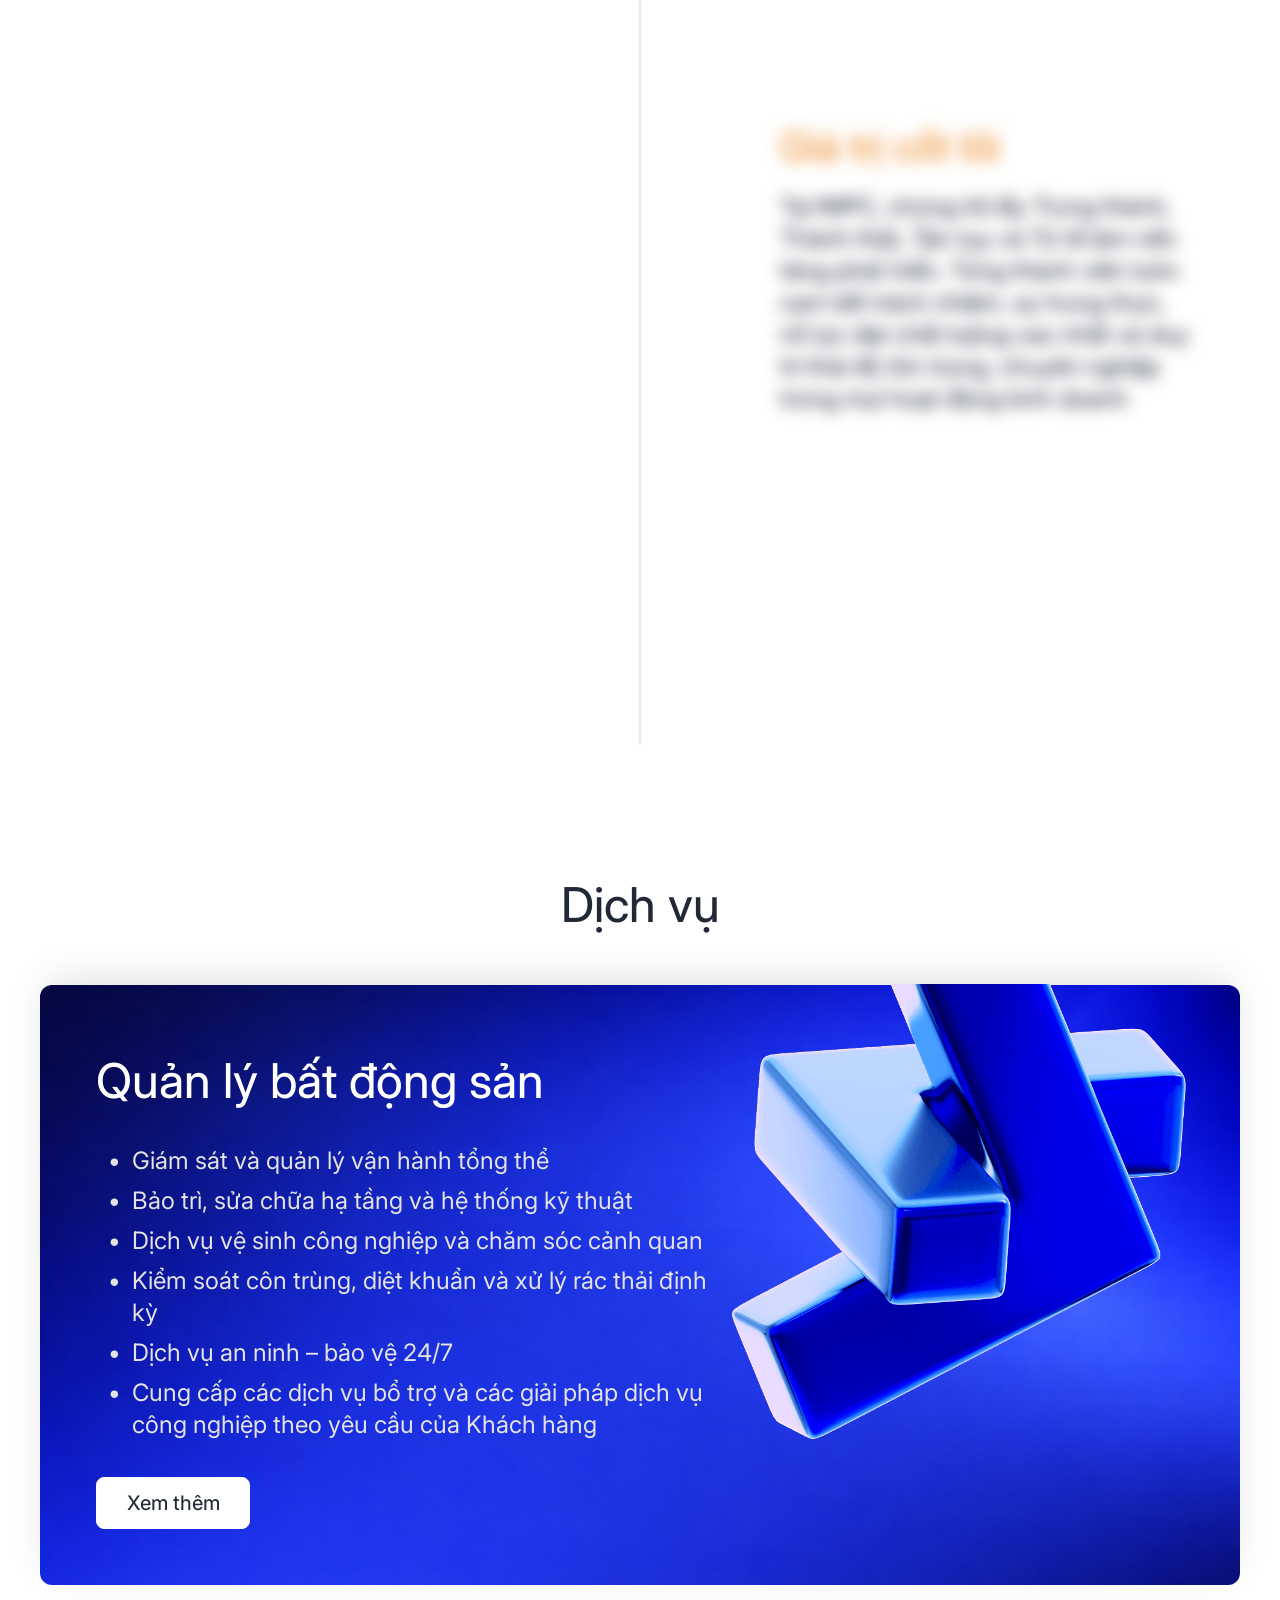
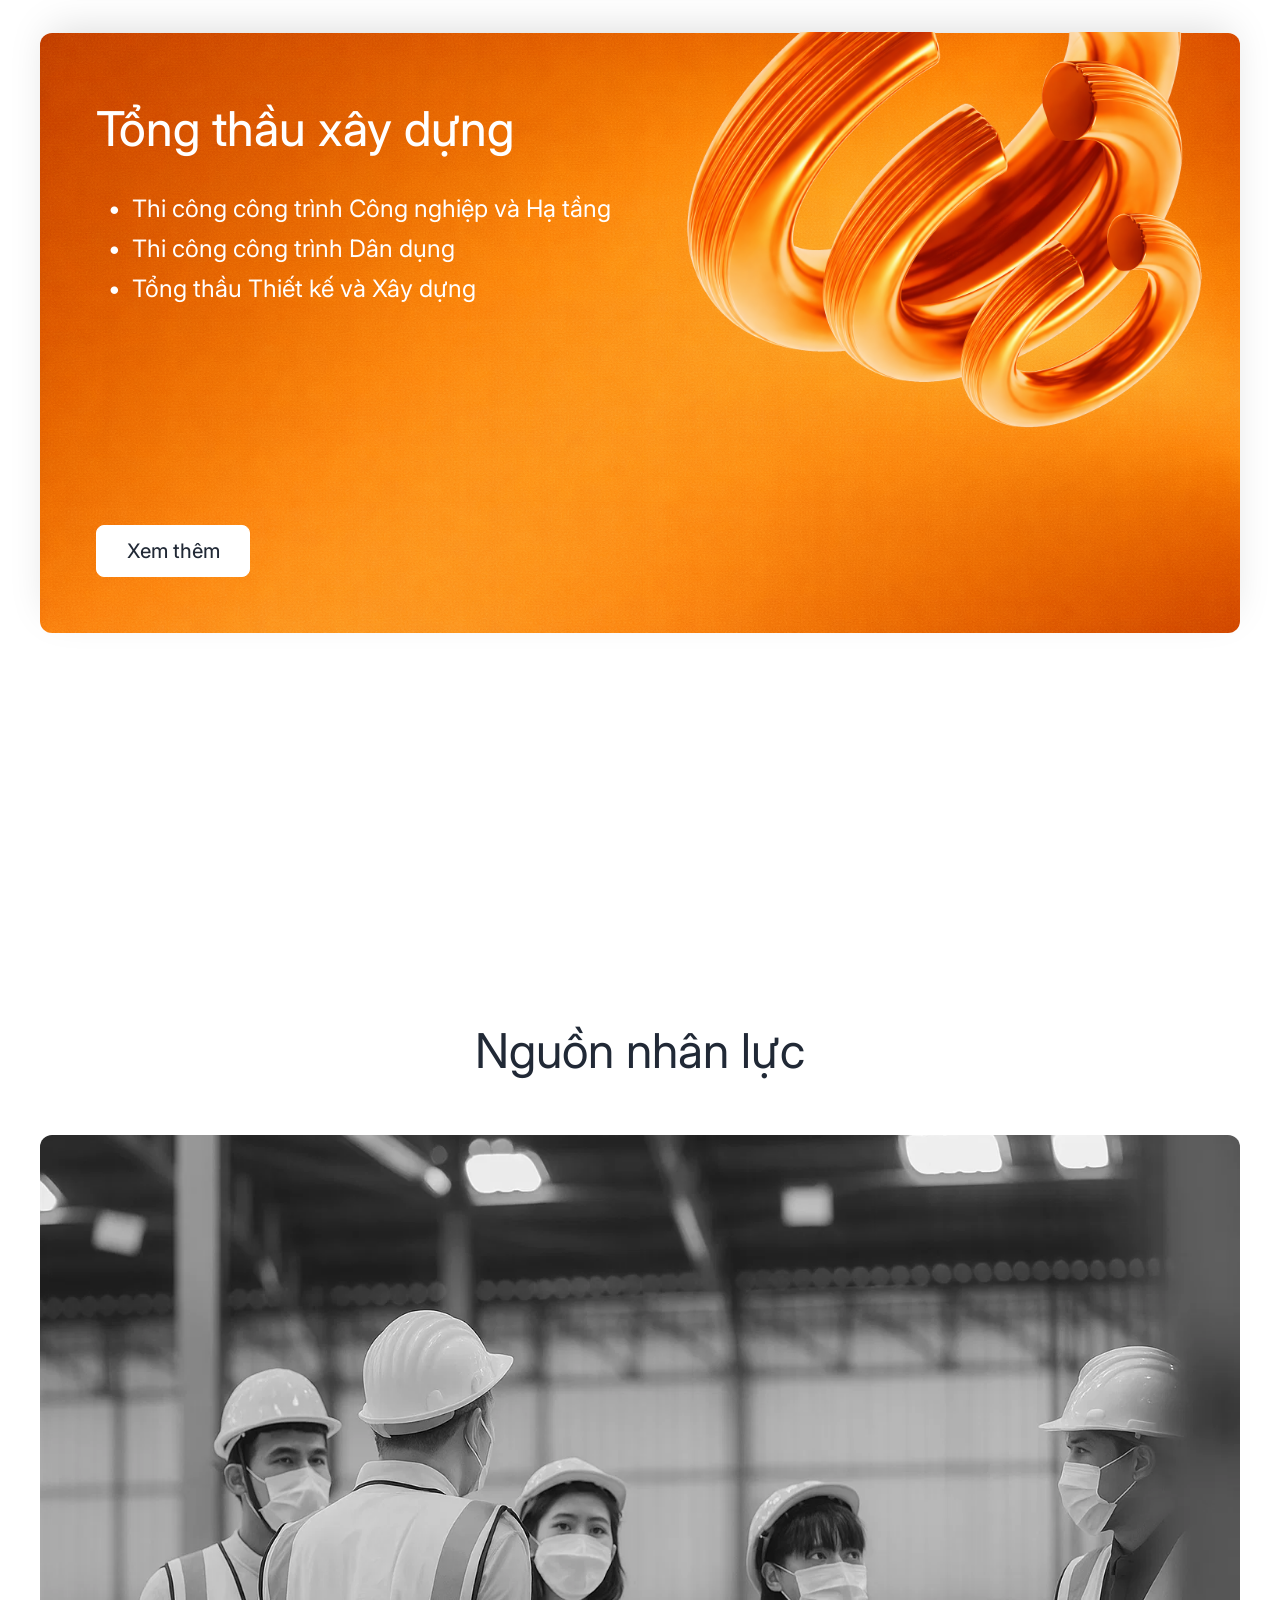
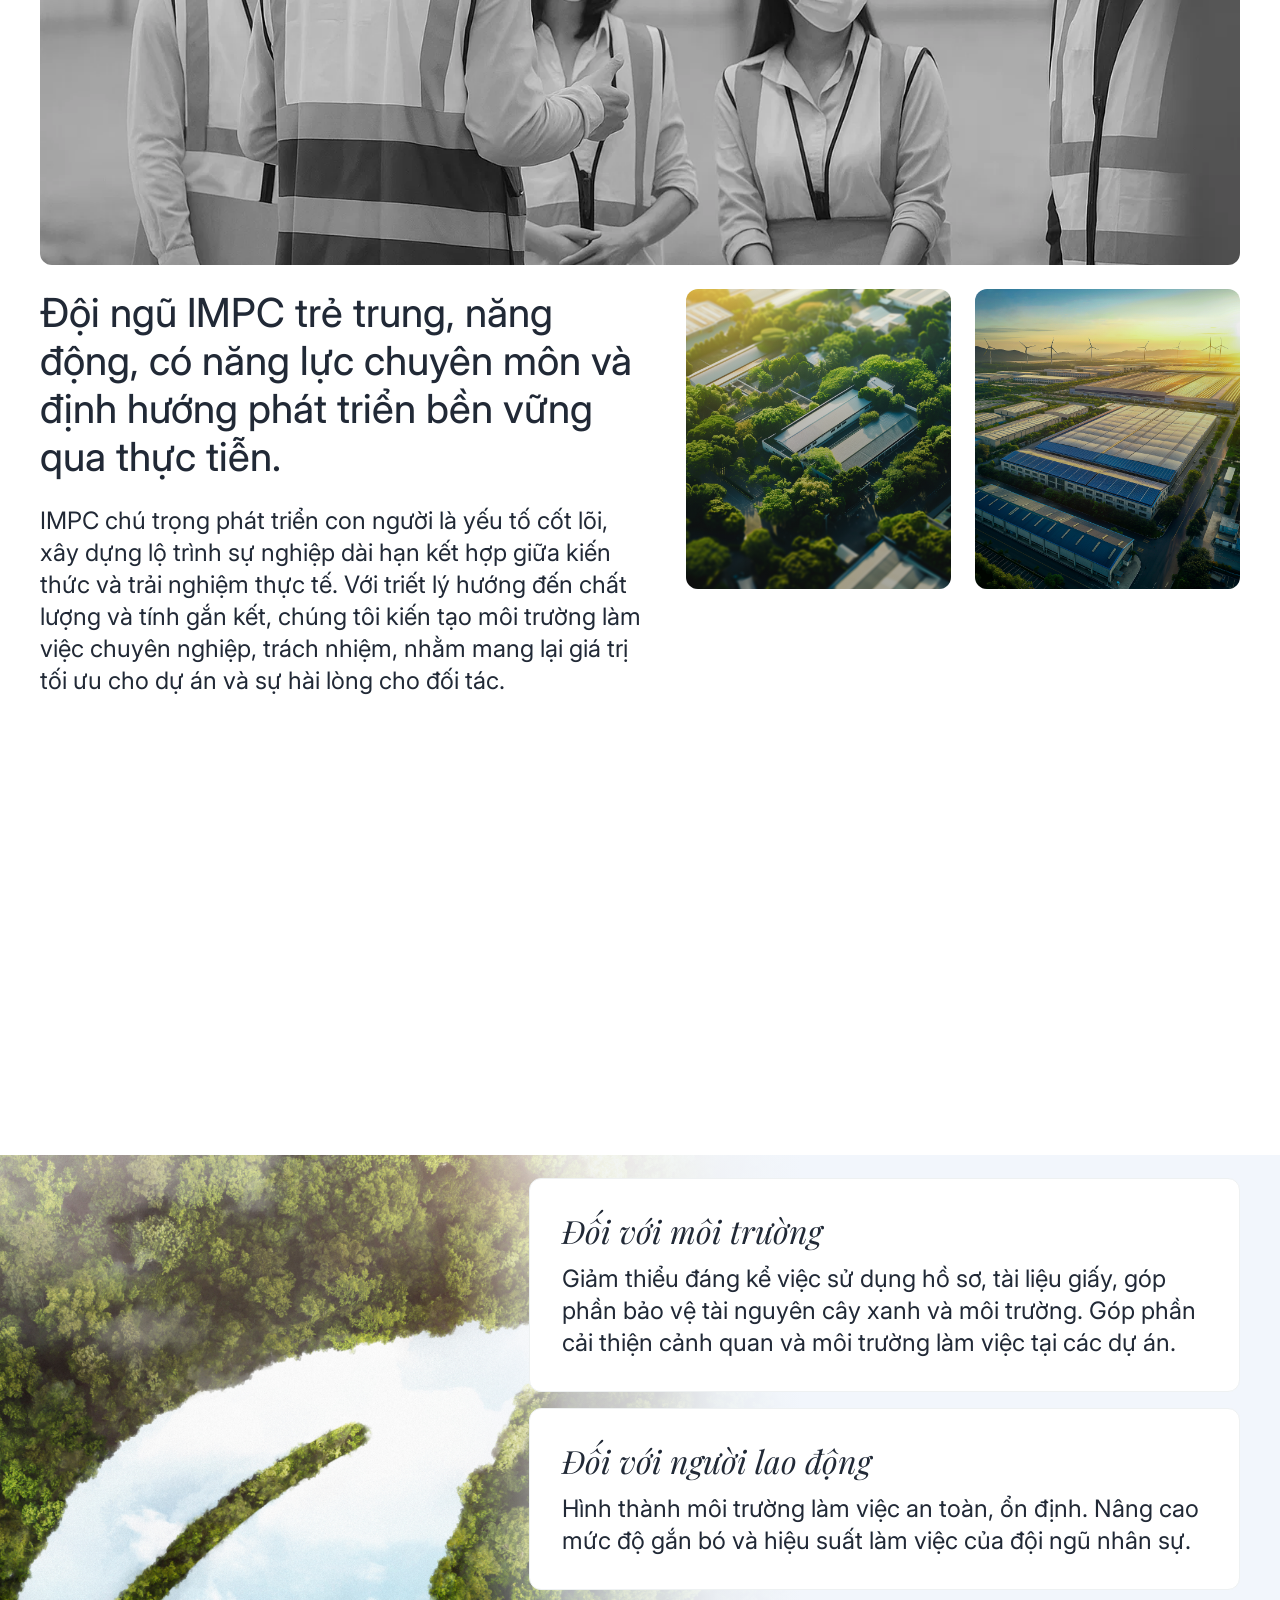
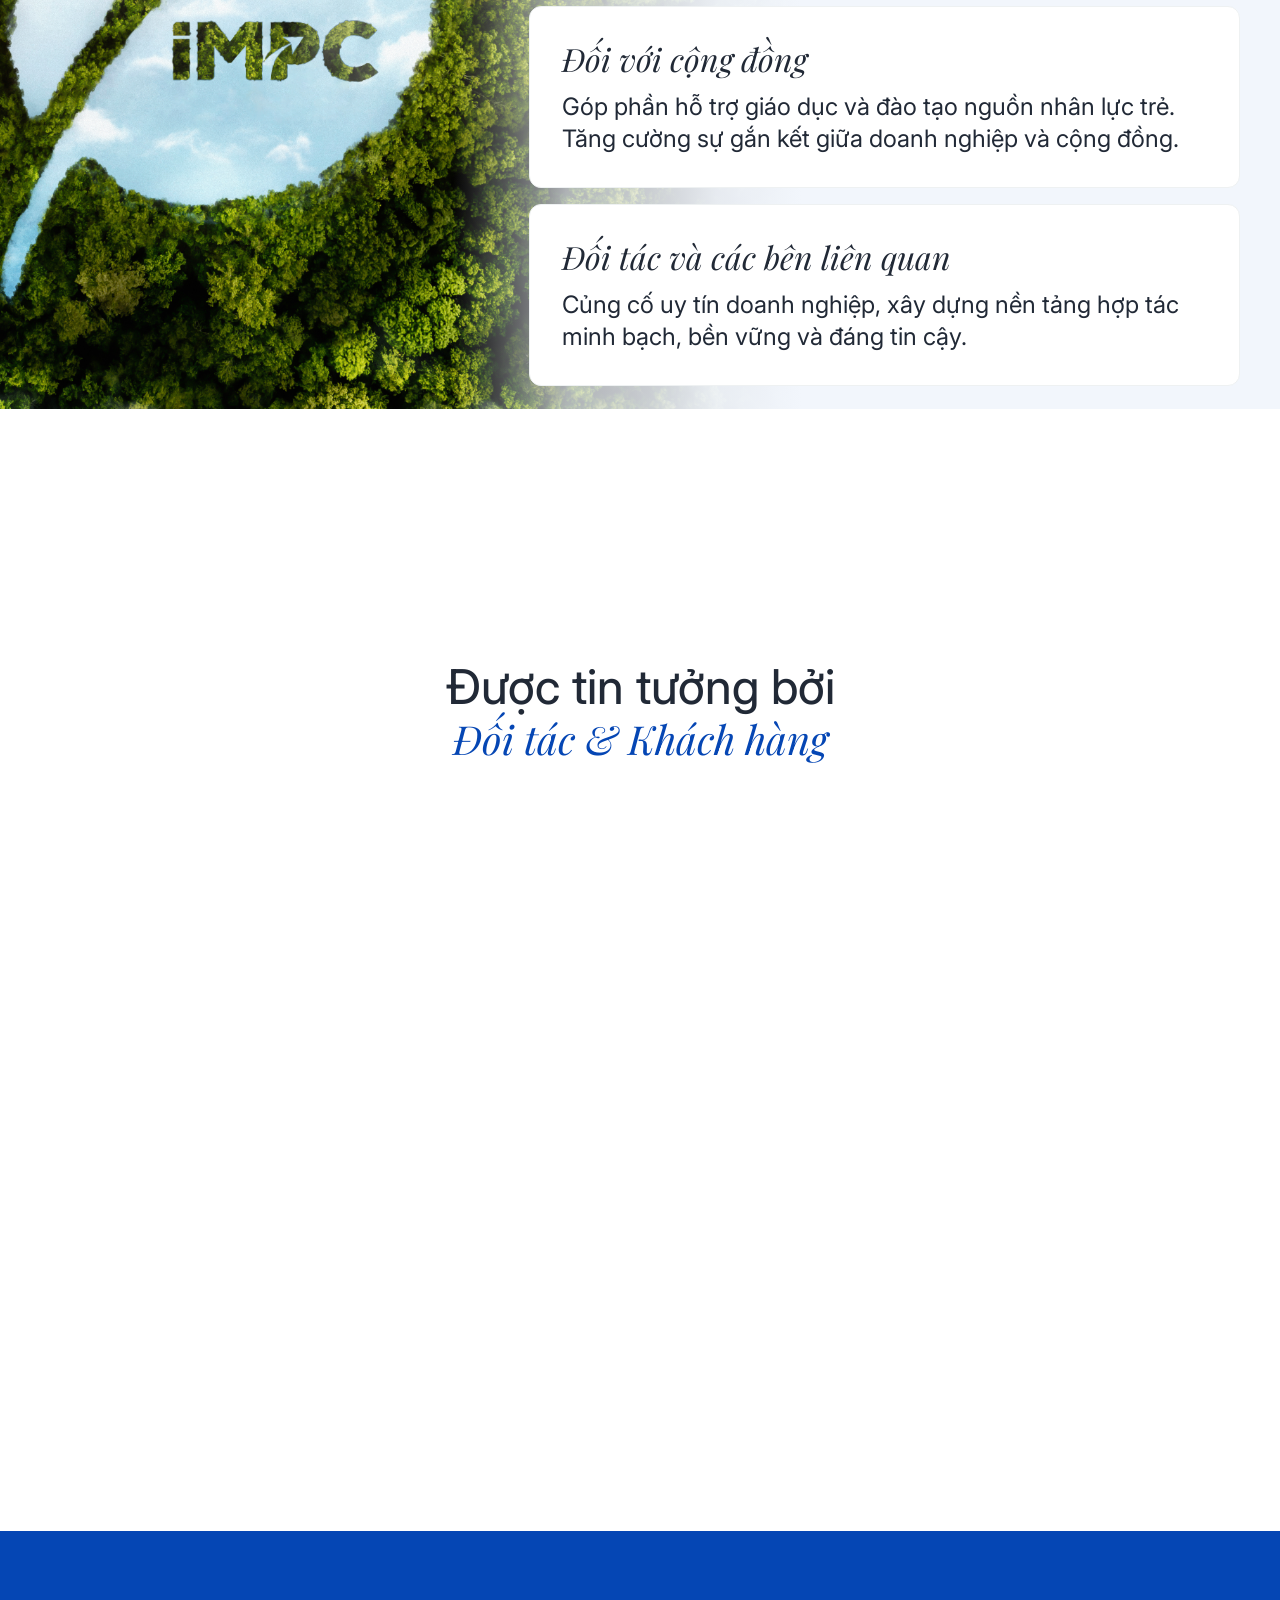
==== commit c24a18c4: "feat: Splash Screen Phương án 2 — Split Reveal + Page Content Fade-in - Logo rise chậm từ dưới đường" ====
--- a/index.html
+++ b/index.html
@@ -10,8 +10,22 @@
     <link rel="preconnect" href="https://fonts.gstatic.com" crossorigin>
     <link href="https://fonts.googleapis.com/css2?family=Inter:ital,opsz,wght@0,14..32,100..900;1,14..32,100..900&family=Playfair+Display:ital,wght@0,400..900;1,400..900&display=swap" rel="stylesheet">
     <link rel="stylesheet" href="./style.css">
+    <script src="./locales/lang-data.js"></script>
+    <script src="./i18n.js"></script>
 </head>
-<body>
+<body class="splash-active">
+
+    <!-- ===== SPLASH SCREEN ===== -->
+    <div id="splash-screen" aria-hidden="true">
+        <div class="splash-bg-top"></div>
+        <div class="splash-bg-bottom"></div>
+        <div class="splash-logo-clip">
+            <img src="./assets/fa1be58f10fbfb652eb1842bacda630811f46632.svg" alt="IMPC Logo" class="splash-logo">
+        </div>
+        <div class="splash-center-line">
+            <div class="splash-line-fill"></div>
+        </div>
+    </div>
 
     <!-- Hero Section -->
     <header class="hero" id="home">
@@ -24,10 +38,10 @@
 
         <div class="hero-content reveal active">
             <div class="hero-expertise">
-                <span>OUR EXPERTISE</span>
+                <span data-i18n="Trang chủ.Section 1.sub title">CHUYÊN MÔN CỦA CHÚNG TÔI</span>
                 <div class="hero-line"></div>
             </div>
-            <h2 class="hero-title font-serif" id="loop-title-anchor">In The Field of Industrial Real Estate Development and Management</h2>
+            <h2 class="hero-title font-serif" id="loop-title-anchor" data-i18n="Trang chủ.Section 1.slogan">Giải pháp Toàn diện cho Bất động sản Công nghiệp</h2>
         </div>
     </header>
 
@@ -35,11 +49,10 @@
     <section class="quote-section" id="story-section">
         <div class="sticky-container">
             <div class="quote-text">
-                <div class="story-line">“Tự hào là đơn vị dẫn đầu thị trường trong lĩnh vực</div>
-                <div class="story-line"><span class="quote-highlight">Quản lý và Vận hành</span> bất động sản chuyên nghiệp</div>
-                <div class="story-line">cung cấp giải pháp trọn gói từ thiết kế, pháp lý,</div>
-                <div class="story-line">thi công đến vận hành và bảo trì, đảm bảo chất lượng,</div>
-                <div class="story-line">minh bạch và giá trị bền vững cho tài sản khách hàng”</div>
+                <div class="story-line">Dựa trên nền tảng chuyên môn vững chắc, IMPC mang đến</div>
+                <div class="story-line">hệ sinh thái dịch vụ trọn gói từ thi công đến vận hành. Chúng</div>
+                <div class="story-line">tôi đồng hành cùng khách hàng xuyên suốt vòng đời dự án,</div>
+                <div class="story-line">cam kết chất lượng vượt trội và giá trị tài sản bền vững.</div>
             </div>
         </div>
     </section>
@@ -49,7 +62,7 @@
     <section class="history-section" id="history-section">
         <div class="history-layout">
             <div class="history-left">
-                <h2 class="history-title reveal">Lịch sử phát triển</h2>
+                <h2 class="history-title reveal" data-i18n="Trang chủ.Section 3.title">Lịch sử phát triển</h2>
             </div>
             <div class="history-right">
                 <div class="timeline" id="timeline">
@@ -59,70 +72,70 @@
                         <div class="timeline-dot"></div>
                         <div class="timeline-content">
                             <div class="timeline-year">2016</div>
-                            <div class="timeline-desc">IMPC được thành lập với khát vọng tạo ra giá trị bền vững cho các công trình, hướng tới trở thành nhà cung cấp giải pháp dịch vụ trọn gói trong lĩnh vực bất động sản công nghiệp.</div>
+                            <div class="timeline-desc" data-i18n="Trang chủ.Section 3.content_2016">IMPC ra đời với sứ mệnh kiến tạo giá trị bền vững, định hướng trở thành đơn vị hàng đầu cung cấp giải pháp dịch vụ trọn gói cho Bất động sản công nghiệp</div>
                         </div>
                     </div>
                     <div class="timeline-item">
                         <div class="timeline-dot"></div>
                         <div class="timeline-content">
                             <div class="timeline-year">2017</div>
-                            <div class="timeline-desc">Củng cố nền tảng, chuẩn hóa quy trình vận hành</div>
+                            <div class="timeline-desc" data-i18n="Trang chủ.Section 3.content_2017">Tập trung xây dựng đội ngũ chuyên gia và hệ thống quản lý, tạo tiền đề vững chắc cho chiến lược bứt phá về quy mô và chất lượng dịch vụ</div>
                         </div>
                     </div>
                     <div class="timeline-item">
                         <div class="timeline-dot"></div>
                         <div class="timeline-content">
                             <div class="timeline-year">2018</div>
-                            <div class="timeline-desc">Xây dựng đội ngũ chuyên gia và hệ thống quản lý nhằm tạo tiền đề vững chắc cho việc mở rộng quy mô và nâng cao chất lượng dịch vụ</div>
+                            <div class="timeline-desc" data-i18n="Trang chủ.Section 3.content_2018">Tập trung xây dựng đội ngũ chuyên gia và hệ thống quản lý, tạo tiền đề vững chắc cho chiến lược bứt phá về quy mô và chất lượng dịch vụ</div>
                         </div>
                     </div>
                     <div class="timeline-item">
                         <div class="timeline-dot"></div>
                         <div class="timeline-content">
                             <div class="timeline-year">2019</div>
-                            <div class="timeline-desc">Triển khai các dịch vụ đầu tiên và Đánh dấu sự hiện diện tại các KCN trọng điểm</div>
+                            <div class="timeline-desc" data-i18n="Trang chủ.Section 3.content_2019">Triển khai dịch vụ Pháp lý, Quản lý dự án, Giám sát xây dựng tại các KCN trọng điểm: Bàu Bàng, Mỹ Phước 3 (Bình Dương), VSIP Bắc Ninh và Lương Điền (Hải Dương), khẳng định vị thế tại hai miền Nam – Bắc.</div>
                         </div>
                     </div>
                     <div class="timeline-item">
                         <div class="timeline-dot"></div>
                         <div class="timeline-content">
                             <div class="timeline-year">2020</div>
-                            <div class="timeline-desc">Khởi động Dịch vụ Quản lý Vận hành &amp; Đặt nền móng cho vị thế tiên phong</div>
+                            <div class="timeline-desc" data-i18n="Trang chủ.Section 3.content_2020">Dịch vụ Quản lý vận hành ra đời, tạo tiền đề xây dựng chuỗi giải pháp toàn diện và khẳng định vị thế tiên phong. Phạm vi dịch vụ mở rộng mạnh mẽ sang các KCN tại TP.HCM như Tân Phú Trung.</div>
                         </div>
                     </div>
                     <div class="timeline-item">
                         <div class="timeline-dot"></div>
                         <div class="timeline-content">
                             <div class="timeline-year">2021</div>
-                            <div class="timeline-desc">Bổ sung Dịch vụ Cải tạo, Sửa chữa – Tiếp tục hoàn thiện chuỗi dịch vụ</div>
+                            <div class="timeline-desc" data-i18n="Trang chủ.Section 3.content_2021">Triển khai dịch vụ Cải tạo, Sửa chữa tại KCN Bàu Bàng và Khu liên hợp Bình Dương, đánh dấu bước tiến hiện thực hóa giải pháp toàn diện cho trọn vòng đời bất động sản công nghiệp.</div>
                         </div>
                     </div>
                     <div class="timeline-item">
                         <div class="timeline-dot"></div>
                         <div class="timeline-content">
                             <div class="timeline-year">2022</div>
-                            <div class="timeline-desc">Khẳng định uy tín và năng lực chuyên môn khi trở thành nhà thầu ưu tiên cung cấp vách ngăn chống cháy cho các dự án của BW tại miền Nam.</div>
+                            <div class="timeline-desc" data-i18n="Trang chủ.Section 3.content_2022">Trở thành Nhà thầu Ưu tiên cung cấp vách ngăn chống cháy cho các dự án của BW Industrial tại miền Nam trong 2 năm, khẳng định vị thế và uy tín vượt trội của IMPC trên thị trường.</div>
                         </div>
                     </div>
                     <div class="timeline-item">
                         <div class="timeline-dot"></div>
                         <div class="timeline-content">
                             <div class="timeline-year">2023</div>
-                            <div class="timeline-desc">Chuẩn hóa theo tiêu chuẩn quốc tế, đạt chứng nhận ISO và khẳng định vị thế đối tác chiến lược của các doanh nghiệp FDI như JD Property, Sembcorp và Cainiao.</div>
+                            <div class="timeline-desc" data-i18n="Trang chủ.Section 3.content_2023">Đạt các chứng nhận ISO (9001, 45001, 14001) cho dịch vụ quản lý và vận hành, giúp IMPC trở thành đối tác tin cậy của các tập đoàn FDI hàng đầu như JD Property, Sembcorp và Cainiao.</div>
                         </div>
                     </div>
                     <div class="timeline-item">
                         <div class="timeline-dot"></div>
                         <div class="timeline-content">
                             <div class="timeline-year">2024</div>
-                            <div class="timeline-desc">Chứng nhận đủ điều kiện kinh doanh PCCC</div>
+                            <div class="timeline-desc" data-i18n="Trang chủ.Section 3.content_2024">Đạt chứng nhận đủ điều kiện kinh doanh dịch vụ PCCC, khẳng định năng lực chuyên môn và tuân thủ pháp lý nghiêm ngặt, củng cố cam kết về chất lượng và sự tin cậy đối với khách hàng.</div>
                         </div>
                     </div>
                     <div class="timeline-item">
                         <div class="timeline-dot"></div>
                         <div class="timeline-content">
                             <div class="timeline-year">2025</div>
-                            <div class="timeline-desc">Mở rộng thi công xây dựng – Hoàn thiện chuỗi dịch vụ toàn diện</div>
+                            <div class="timeline-desc" data-i18n="Trang chủ.Section 3.content_2025">Trở thành nhà thầu chính cho các dự án lớn như CASA FLORA 4 (VSIP Nghệ An), hạ tầng P5 (QTIP Quảng Trị) và đạt chứng chỉ ISO toàn diện về Giám sát, Khảo sát, Thi công hạ tầng và công nghiệp.</div>
                         </div>
                     </div>
                     
@@ -136,23 +149,23 @@
         <div class="stats-grid">
             <div class="stats-text reveal">
                 <div class="stats-heading-group">
-                    <h2 class="stats-title">High Quality Projects</h2>
-                    <h3 class="stats-subtitle font-serif italic">that lead long term growth</h3>
-                </div>
-                <p class="stats-desc">Together with our Business Partners and Customers, we deliver high-quality projects that lead to long-term growth and higher added-value creation across the country</p>
+                    <h2 class="stats-title" data-i18n="Trang chủ.Section 4.title 1">Dự án chất lượng</h2>
+                    <h3 class="stats-subtitle font-serif italic" data-i18n="Trang chủ.Section 4.title 2">tạo ra sự phát triển dài hạn</h3>
+                </div>
+                <p class="stats-desc" data-i18n="Trang chủ.Section 4.sub_title">Cùng với các Đối tác Kinh doanh và Khách hàng của mình, chúng tôi mang đến những dự án chất lượng nhằm tạo ra sự phát triển lâu dài và tạo ra giá trị cao hơn trên khắp đất nước.</p>
             </div>
             <div class="stats-numbers font-sans reveal delay-200">
                 <div class="stat-item">
                     <span class="stat-number" data-target="75" data-suffix="+">0</span>
-                    <span class="stat-label">TOTAL PROJECT</span>
+                    <span class="stat-label" data-i18n="Trang chủ.Section 4.content 1">TỔNG DỰ ÁN</span>
                 </div>
                 <div class="stat-item">
                     <span class="stat-number" data-target="20" data-suffix="+">0</span>
-                    <span class="stat-label">PARTNERS & CUSTOMERS</span>
+                    <span class="stat-label" data-i18n="Trang chủ.Section 4.content 2">ĐỐI TÁC & KHÁCH HÀNG</span>
                 </div>
                 <div class="stat-item">
                     <span class="stat-number" data-target="282" data-suffix="+">0</span>
-                    <span class="stat-label">TOTAL EMPLOYEES</span>
+                    <span class="stat-label" data-i18n="Trang chủ.Section 4.content 3">TỔNG NHÂN VIÊN</span>
                 </div>
             </div>
         </div>
@@ -163,8 +176,8 @@
     <section class="culture-section" id="culture">
 
         <div class="culture-header reveal delay-100">
-            <h2 class="culture-title">Văn hoá của chúng tôi</h2>
-            <p class="culture-desc">Sự phát triển cơ bản của Công ty Cổ phần Thiết kế và Quản lý Kỹ thuật IMP luôn bắt nguồn từ sự đầu tư thông minh, phát triển bền vững, học hỏi và sáng tạo vì lợi ích của cộng đồng, khách hàng, đối tác và công ty.</p>
+            <h2 class="culture-title" data-i18n="Trang chủ.Section 5.title">Văn hoá của chúng tôi</h2>
+            <p class="culture-desc" data-i18n="Trang chủ.Section 5.sub_title">Tại IMPC, văn hóa doanh nghiệp được xây dựng trên sứ mệnh kiến tạo giá trị bền vững và tầm nhìn về một hệ sinh thái dịch vụ toàn diện. Chúng tôi lấy Trung thành, Thành thật, Tận tụy và Tử tế làm kim chỉ nam, cam kết trách nhiệm và sự chuyên nghiệp trong mọi dự án.</p>
         </div>
 
         <div class="culture-timeline">
@@ -181,24 +194,24 @@
             <!-- Item 1: Sứ mệnh (Right) -->
             <div class="culture-item right">
                 <div class="culture-item-content">
-                    <h3 class="culture-item-title">Sứ mệnh</h3>
-                    <p class="culture-item-desc">Mang lại giá trị bền vững cho các nhà đầu tư bất động sản công nghiệp với vai trò đối tác đáng tin cậy, cùng năng lực chuyên môn phù hợp theo từng giai đoạn dự án.</p>
+                    <h3 class="culture-item-title" data-i18n="Trang chủ.Section 5.title_su_menh">Sứ mệnh</h3>
+                    <p class="culture-item-desc" data-i18n="Trang chủ.Section 5.content_su_menh">Mang lại giá trị bền vững cho các nhà đầu tư bất động sản công nghiệp với vai trò đối tác đáng tin cậy, cùng năng lực chuyên môn phù hợp theo từng giai đoạn dự án</p>
                 </div>
             </div>
 
             <!-- Item 2: Tầm nhìn (Left) -->
             <div class="culture-item left">
                 <div class="culture-item-content text-right">
-                    <h3 class="culture-item-title">Tầm nhìn</h3>
-                    <p class="culture-item-desc">Hướng đến việc tổ chức và phát triển doanh nghiệp theo mô hình gồm nhiều đơn vị chuyên môn, mỗi đơn vị phụ trách một lĩnh vực riêng, cùng liên kết và vận hành đồng bộ để hình thành một hệ sinh thái dịch vụ bất động sản công nghiệp toàn diện</p>
+                    <h3 class="culture-item-title" data-i18n="Trang chủ.Section 5.title_tam-nhin">Tầm nhìn</h3>
+                    <p class="culture-item-desc" data-i18n="Trang chủ.Section 5.content_tam-nhin">Hướng đến việc tổ chức và phát triển doanh nghiệp theo mô hình gồm nhiều đơn vị chuyên môn, mỗi đơn vị phụ trách một lĩnh vực riêng, cùng liên kết và vận hành đồng bộ để hình thành một hệ sinh thái dịch vụ bất động sản công nghiệp toàn diện, từ Thiết kế, Pháp lý Xây dựng, triển khai Thi công, Tư vấn Giám sát và Quản lý Dự án, cho đến Vận hành và Bảo trì công trình</p>
                 </div>
             </div>
 
             <!-- Item 3: Giá trị cốt lõi (Right) -->
             <div class="culture-item right">
                 <div class="culture-item-content">
-                    <h3 class="culture-item-title">Giá trị cốt lõi</h3>
-                    <p class="culture-item-desc">Chúng tôi trung thành với khách hàng, đối tác và sứ mệnh của tổ chức, luôn hành động trung thực và thẳng thắn trong mọi đề xuất và phản hồi, không ngừng nỗ lực hoàn thiện chất lượng và giá trị mang lại</p>
+                    <h3 class="culture-item-title" data-i18n="Trang chủ.Section 5.title_gia_tri_cot_loi">Giá trị cốt lõi</h3>
+                    <p class="culture-item-desc" data-i18n="Trang chủ.Section 5.content_gia_tri_cot_loi">Tại IMPC, chúng tôi lấy Trung thành, Thành thật, Tận tụy và Tử tế làm nền tảng phát triển. Từng thành viên luôn cam kết trách nhiệm, sự trung thực, nỗ lực đạt chất lượng cao nhất và duy trì thái độ tôn trọng, chuyên nghiệp trong mọi hoạt động kinh doanh</p>
                 </div>
             </div>
         </div>
@@ -210,7 +223,7 @@
             
             <!-- Estate Management -->
             <div class="service-feature-card theme-blue reveal delay-200">
-                <h2 class="services-section-title reveal delay-100">Dịch vụ cung cấp</h2>
+                <h2 class="services-section-title reveal delay-100" data-i18n="Trang chủ.Section 6.title_card_1">Dịch vụ cung cấp</h2>
 
                 <!-- Background gradient image -->
                 <img src="./assets/d2364dda5d1c1d6f447c0fad6617a218ea1e65b7.png" alt="" class="service-card-bg">
@@ -218,20 +231,21 @@
                 <img src="./assets/66dba9615295d2e8e2b4d840aa453051d4f85777.png" alt="" class="service-card-3d">
                 
                 <div class="service-card-overlay">
-                    <h3 class="service-feature-title">Estate Management </h3>
+                    <h3 class="service-feature-title" data-i18n="Trang chủ.Section 6.sub_title_card_1">Quản lý bất động sản</h3>
                     <div class="service-feature-list-wrap">
                         <ul class="service-feature-list">
-                            <li>Bảo trì, sửa chữa hạ tầng và hệ thống kỹ thuật</li>
-                            <li>Dịch vụ vệ sinh công nghiệp và chăm sóc cảnh quan</li>
-                            <li>Kiểm soát côn trùng, diệt khuẩn và xử lý rác thải định kỳ</li>
-                            <li>Dịch vụ an ninh - bảo vệ 24/7</li>
-                            <li>Cung cấp các dịch vụ bổ trợ và các giải pháp dịch vụ công nghiệp</li>
+                            <li data-i18n="Trang chủ.Section 6.content_1">Giám sát và quản lý vận hành tổng thể </li>
+                            <li data-i18n="Trang chủ.Section 6.content_2">Bảo trì, sửa chữa hạ tầng và hệ thống kỹ thuật </li>
+                            <li data-i18n="Trang chủ.Section 6.content_3">Dịch vụ vệ sinh công nghiệp và chăm sóc cảnh quan </li>
+                            <li data-i18n="Trang chủ.Section 6.content_4">Kiểm soát côn trùng, diệt khuẩn và xử lý rác thải định kỳ </li>
+                            <li data-i18n="Trang chủ.Section 6.content_5">Dịch vụ an ninh – bảo vệ 24/7 </li>
+                            <li data-i18n="Trang chủ.Section 6.content_6">Cung cấp các dịch vụ bổ trợ và các giải pháp dịch vụ công nghiệp theo yêu cầu của Khách hàng</li>
                         </ul>
                     </div>
                 </div>
-                <a href="service.html" class="service-feature-btn">
-                    Find out more
-                    <svg width="18" height="18" viewBox="0 0 18 18" fill="none" xmlns="http://www.w3.org/2000/svg">
+                <a href="service.html" class="service-feature-btn" data-i18n="Local Component.button">
+                    Xem thêm
+                    <svg width="16" height="16" viewBox="0 0 16 16" fill="none" xmlns="http://www.w3.org/2000/svg">
                         <path d="M4.16915 0.853335H16.2371V12.9212" stroke="currentColor" stroke-width="1.70667"/>
                         <path d="M4.169 12.9215L15.4827 1.60781" stroke="currentColor" stroke-width="1.70667"/>
                         <path d="M0.603384 16.4388L2.86612 14.1762" stroke="currentColor" stroke-width="1.70667"/>
@@ -247,18 +261,18 @@
                 <img src="./assets/60c828158d537c59ab948d87da445bd856147be7.png" alt="" class="service-card-3d">
                 
                 <div class="service-card-overlay">
-                    <h3 class="service-feature-title">General contractor</h3>
+                    <h3 class="service-feature-title" data-i18n="Trang chủ.Section 6.title_card_2">Tổng thầu xây dựng</h3>
                     <div class="service-feature-list-wrap">
                         <ul class="service-feature-list">
-                            <li>Thi công công trình Công nghiệp và Hạ tầng</li>
-                            <li>Thi công công trình dân dụng</li>
-                            <li>Tổng thầu Thiết kế và Xây dựng</li>
+                            <li data-i18n="Trang chủ.Section 6.content_7">Thi công công trình Công nghiệp và Hạ tầng</li>
+                            <li data-i18n="Trang chủ.Section 6.content_8">Thi công công trình Dân dụng </li>
+                            <li data-i18n="Trang chủ.Section 6.content_9">Tổng thầu Thiết kế và Xây dựng</li>
                         </ul>
                     </div>
                 </div>
-                <a href="service.html" class="service-feature-btn">
-                    Find out more
-                    <svg width="18" height="18" viewBox="0 0 18 18" fill="none" xmlns="http://www.w3.org/2000/svg">
+                <a href="service.html" class="service-feature-btn" data-i18n="Local Component.button">
+                    Xem thêm
+                    <svg width="16" height="16" viewBox="0 0 16 16" fill="none" xmlns="http://www.w3.org/2000/svg">
                         <path d="M4.16915 0.853335H16.2371V12.9212" stroke="currentColor" stroke-width="1.70667"/>
                         <path d="M4.169 12.9215L15.4827 1.60781" stroke="currentColor" stroke-width="1.70667"/>
                         <path d="M0.603384 16.4388L2.86612 14.1762" stroke="currentColor" stroke-width="1.70667"/>
@@ -271,15 +285,15 @@
 
     <!-- People Section (Section 7) -->
     <section class="people-section" id="people">
-        <h2 class="section-title reveal">Nhân tố con người</h2>
+        <h2 class="section-title reveal" data-i18n="Trang chủ.Section 7.title">Nhân tố con người</h2>
         
         <div class="people-content reveal delay-100">
             <img class="people-hero-img" src="./assets/f6dda247ba8783c1df3a3b2f15dc4e434d93ca71.png" alt="IMPC Team">
             
             <div class="people-bottom">
                 <div class="people-text">
-                    <h3 class="people-heading">Nhân sự được xây dựng trên nền tảng trẻ, có năng lực chuyên môn và định hướng phát triển lâu dài thông qua thực tiễn</h3>
-                    <p class="people-desc">IMPC xây dựng đội ngũ nhân sự trẻ với nền tảng chuyên môn phù hợp, được định hướng phát triển theo lộ trình rõ ràng và dài hạn. Chúng tôi chú trọng sự cân bằng giữa kiến thức, kỹ năng và kinh nghiệm thực tiễn trong quá trình phát triển nguồn nhân lực.</p>
+                    <h3 class="people-heading" data-i18n="Trang chủ.Section 7.sub_title">Đội ngũ IMPC trẻ trung, năng động, có năng lực chuyên môn và định hướng phát triển bền vững qua thực tiễn.</h3>
+                    <p class="people-desc" data-i18n="Trang chủ.Section 7.content">IMPC chú trọng phát triển con người là yếu tố cốt lõi, xây dựng lộ trình sự nghiệp dài hạn kết hợp giữa kiến thức và trải nghiệm thực tế. Với triết lý hướng đến chất lượng và tính gắn kết, chúng tôi kiến tạo môi trường làm việc chuyên nghiệp, trách nhiệm, nhằm mang lại giá trị tối ưu cho dự án và sự hài lòng cho đối tác.</p>
                 </div>
                 
                 <div class="people-images">
@@ -298,8 +312,16 @@
     <!-- CSR Section (Section 8) -->
     <section class="csr-section" id="csr-section">
         <div class="csr-header reveal">
-            <h2 class="csr-title">Corporate Social Responsibility</h2>
-            <h3 class="csr-subtitle font-serif italic">Initiatives</h3>
+            <div class="section-divider">
+                <div class="section-divider-line"></div>
+                <div class="section-divider-icon">
+                    <svg width="40" height="40" viewBox="0 0 40 40" fill="none" xmlns="http://www.w3.org/2000/svg">
+                        <path d="M40 20.04C34.8105 20.3585 29.9165 22.5636 26.2401 26.2401C22.5636 29.9165 20.3585 34.8105 20.04 40L19.96 40C19.6421 34.8103 17.4371 29.916 13.7605 26.2395C10.084 22.5629 5.18971 20.3579 1.11022e-15 20.04L0 19.96C5.18971 19.6421 10.084 17.4371 13.7605 13.7605C17.4371 10.084 19.6421 5.18971 19.96 0L20.04 1.11022e-15C20.3585 5.18952 22.5636 10.0835 26.2401 13.7599C29.9165 17.4364 34.8105 19.6415 40 19.96L40 20.04Z" fill="#CBD8DC"/>
+                    </svg>
+                </div>
+                <div class="section-divider-line"></div>
+            </div>
+            <h2 class="csr-title" data-i18n="Trang chủ.Section 8.title">Trách nhiệm xã hội doanh nghiệp</h2>
         </div>
         <div class="csr-container reveal delay-100">
             <!-- Left Image Wrapper -->
@@ -313,20 +335,20 @@
             <!-- Right Cards Container -->
             <div class="csr-cards">
                 <div class="csr-card">
-                    <h4 class="csr-card-title font-serif italic">Đối với môi trường</h4>
-                    <p class="csr-card-desc">Giảm thiểu đáng kể việc sử dụng hồ sơ, tài liệu giấy, góp phần bảo vệ tài nguyên cây xanh và môi trường, góp phần cải thiện cảnh quan và môi trường làm việc tại các dự án.</p>
+                    <h4 class="csr-card-title font-serif italic" data-i18n="Trang chủ.Section 8.sub_title_1">Đối với môi trường</h4>
+                    <p class="csr-card-desc" data-i18n="Trang chủ.Section 8.content_1">Giảm thiểu đáng kể việc sử dụng hồ sơ, tài liệu giấy, góp phần bảo vệ tài nguyên cây xanh và môi trường. Góp phần cải thiện cảnh quan và môi trường làm việc tại các dự án.</p>
                 </div>
                 <div class="csr-card">
-                    <h4 class="csr-card-title font-serif italic">Đối với người lao động</h4>
-                    <p class="csr-card-desc">Hình thành môi trường làm việc an toàn, ổn định. Nâng cao mức độ gắn bó và hiệu suất làm việc của đội ngũ nhân sự.</p>
+                    <h4 class="csr-card-title font-serif italic" data-i18n="Trang chủ.Section 8.sub_title_2">Đối với người lao động</h4>
+                    <p class="csr-card-desc" data-i18n="Trang chủ.Section 8.content_2">Hình thành môi trường làm việc an toàn, ổn định. Nâng cao mức độ gắn bó và hiệu suất làm việc của đội ngũ nhân sự.</p>
                 </div>
                 <div class="csr-card">
-                    <h4 class="csr-card-title font-serif italic">Đối với cộng đồng</h4>
-                    <p class="csr-card-desc">Góp phần hỗ trợ giáo dục và đào tạo nguồn nhân lực trẻ. Tăng cường sự gắn kết giữa doanh nghiệp và cộng đồng.</p>
+                    <h4 class="csr-card-title font-serif italic" data-i18n="Trang chủ.Section 8.sub_title_3">Đối với cộng đồng</h4>
+                    <p class="csr-card-desc" data-i18n="Trang chủ.Section 8.content_3">Góp phần hỗ trợ giáo dục và đào tạo nguồn nhân lực trẻ. Tăng cường sự gắn kết giữa doanh nghiệp và cộng đồng.</p>
                 </div>
                 <div class="csr-card">
-                    <h4 class="csr-card-title font-serif italic">Đối tác và các bên liên quan</h4>
-                    <p class="csr-card-desc">Củng cố uy tín doanh nghiệp, xây dựng nền tảng hợp tác minh bạch, bền vững và đáng tin cậy.</p>
+                    <h4 class="csr-card-title font-serif italic" data-i18n="Trang chủ.Section 8.sub_title_4">Đối tác và các bên liên quan</h4>
+                    <p class="csr-card-desc" data-i18n="Trang chủ.Section 8.content_4">Củng cố uy tín doanh nghiệp, xây dựng nền tảng hợp tác minh bạch, bền vững và đáng tin cậy.</p>
                 </div>
             </div>
         </div>
@@ -335,8 +357,8 @@
     <!-- Partners Section (Section 9) -->
     <section class="partners-section" id="partners-section">
         <div class="partners-header reveal">
-            <h2 class="partners-title">Trusted by</h2>
-            <h3 class="partners-subtitle font-serif italic">Customers, Partner and the Industry</h3>
+            <h2 class="partners-title" data-i18n="Trang chủ.Section 9.title_1">Được tin tưởng bởi</h2>
+            <h3 class="partners-subtitle font-serif italic" data-i18n="Trang chủ.Section 9.title_2">Đối tác & Khách hàng</h3>
         </div>
         <div class="partners-grid-wrapper reveal delay-100">
             <div class="border-grid">
--- a/style.css
+++ b/style.css
@@ -16,6 +16,222 @@
     --transition-smooth: 0.5s cubic-bezier(0.22, 1, 0.36, 1);
 }
 
+/* =============================================
+   PAGE CONTENT REVEAL — sau khi splash xong
+   ============================================= */
+
+@keyframes pageContentReveal {
+    from {
+        opacity: 0;
+        transform: translateY(6px);
+    }
+
+    to {
+        opacity: 1;
+        transform: translateY(0);
+    }
+}
+
+/* Ẩn toàn bộ content trong lúc splash đang chạy */
+body.splash-active>*:not(#splash-screen) {
+    opacity: 0;
+    pointer-events: none;
+}
+
+/* Fade-in content sau khi splash hoàn tất */
+body.page-reveal>*:not(#splash-screen) {
+    animation: pageContentReveal 0.8s cubic-bezier(0.22, 1, 0.36, 1) forwards;
+}
+
+/* =============================================
+   SPLASH SCREEN — impc.vn style (Final)
+   ============================================= */
+
+/* Logo rise: toàn bộ logo ẩn hoàn toàn bên dưới, trượt lên sạch */
+@keyframes splashLogoRise {
+    from {
+        transform: translateY(170%);
+    }
+
+    to {
+        transform: translateY(0);
+    }
+}
+
+/* Logo sink: chìm hoàn toàn xuống dưới đường line (vượt khỏi vùng clip) */
+@keyframes splashLogoSink {
+    from {
+        transform: translateY(0);
+    }
+
+    to {
+        transform: translateY(200%);
+    }
+}
+
+/* Line grow: kéo dài từ tâm ra 2 bên màn hình */
+@keyframes splashBarGrow {
+    from {
+        transform: scaleX(0);
+    }
+
+    to {
+        transform: scaleX(1);
+    }
+}
+
+/* Line shrink: thu về tâm khi exit */
+@keyframes splashBarShrink {
+    from {
+        transform: scaleX(1);
+    }
+
+    to {
+        transform: scaleX(0);
+    }
+}
+
+/* BG panels exit: nửa trên trượt lên, nửa dưới trượt xuống */
+@keyframes splashBgTopExit {
+    from {
+        transform: translateY(0);
+    }
+
+    to {
+        transform: translateY(-100%);
+    }
+}
+
+@keyframes splashBgBottomExit {
+    from {
+        transform: translateY(0);
+    }
+
+    to {
+        transform: translateY(100%);
+    }
+}
+
+/* Fade out toàn màn hình */
+@keyframes splashFadeOut {
+    from {
+        opacity: 1;
+    }
+
+    to {
+        opacity: 0;
+    }
+}
+
+/* === Splash container — trong suốt, chỉ làm layout === */
+#splash-screen {
+    position: fixed;
+    inset: 0;
+    z-index: 99999;
+    background: transparent;
+    /* Background do .splash-bg xử lý */
+    display: flex;
+    flex-direction: column;
+    align-items: center;
+    justify-content: center;
+    gap: 0;
+    pointer-events: all;
+}
+
+/* Nửa trên của background */
+.splash-bg-top {
+    position: absolute;
+    top: 0;
+    left: 0;
+    right: 0;
+    height: 50%;
+    background-color: #0546B4;
+    will-change: transform;
+    z-index: 0;
+}
+
+/* Nửa dưới của background */
+.splash-bg-bottom {
+    position: absolute;
+    bottom: 0;
+    left: 0;
+    right: 0;
+    height: 50%;
+    background-color: #0546B4;
+    will-change: transform;
+    z-index: 0;
+}
+
+/* === Logo clip — nằm trên .splash-bg === */
+.splash-logo-clip {
+    height: 84px;
+    overflow: hidden;
+    display: flex;
+    align-items: flex-end;
+    position: relative;
+    z-index: 1;
+}
+
+/* Logo IMPC — nhỏ, giữ màu gốc (trắng + cam) */
+.splash-logo {
+    width: 160px;
+    height: 48px;
+    /* 160 × (30/100) = 48px */
+    object-fit: contain;
+    display: block;
+    margin-bottom: 28px;
+    /* Khoảng cách logo cách đường line */
+    transform: translateY(170%);
+    /* Ẩn hoàn toàn, chờ animation */
+    will-change: transform;
+    animation: splashLogoRise 0.8s cubic-bezier(0.22, 1, 0.36, 1) 0s forwards;
+}
+
+/* === Đường kẻ trắng — kéo full màn hình, nằm trên .splash-bg === */
+.splash-center-line {
+    width: 100vw;
+    height: 1.5px;
+    background-color: rgba(255, 255, 255, 0.15);
+    position: relative;
+    overflow: hidden;
+    flex-shrink: 0;
+    z-index: 1;
+}
+
+/* Fill line — grow từ CENTER ra 2 bên kịch màn hình */
+.splash-line-fill {
+    position: absolute;
+    inset: 0;
+    background-color: #ffffff;
+    transform: scaleX(0);
+    transform-origin: center center;
+    animation: splashBarGrow 1.1s cubic-bezier(0.16, 1, 0.3, 1) 0.05s forwards;
+}
+
+/* === EXIT Đồng thời: Logo sink + Line shrink + BG collapse về giữa === */
+#splash-screen.splash-exit .splash-logo {
+    animation: splashLogoSink 0.35s cubic-bezier(0.4, 0, 1, 1) forwards;
+}
+
+#splash-screen.splash-exit .splash-line-fill {
+    animation: splashBarShrink 0.5s cubic-bezier(0.4, 0, 0.6, 1) forwards;
+}
+
+/* Sau khi line thu xong: Split Reveal — nửa trên lên, nửa dưới xuống */
+#splash-screen.splash-split .splash-bg-top {
+    animation: splashBgTopExit 0.55s cubic-bezier(0.76, 0, 0.24, 1) forwards;
+}
+
+#splash-screen.splash-split .splash-bg-bottom {
+    animation: splashBgBottomExit 0.55s cubic-bezier(0.76, 0, 0.24, 1) forwards;
+}
+
+/* Sau khi hoàn tất: gỡ khỏi DOM */
+#splash-screen.splash-done {
+    display: none;
+    pointer-events: none;
+}
+
 * {
     margin: 0;
     padding: 0;
@@ -155,7 +371,8 @@
     display: flex;
     align-items: center;
     justify-content: center;
-    background-color: #0a1a0f; /* Dark fallback while video loads */
+    background-color: #0a1a0f;
+    /* Dark fallback while video loads */
 }
 
 .hero-video {
@@ -210,6 +427,112 @@
     font-weight: 700;
 }
 
+/* ===== LANG SWITCHER DROPDOWN ===== */
+.lang-switcher-dropdown {
+    position: relative;
+    display: inline-block;
+}
+
+.lang-switcher-trigger {
+    display: flex;
+    align-items: center;
+    justify-content: center;
+    gap: 10px;
+    background: none;
+    border: 1px solid white;
+    border-radius: 4px;
+    padding: 4px 16px;
+    color: white;
+    cursor: pointer;
+    font-family: "BHN Neue Haas Grotes", "BHN Neue Haas Grotesk", "BHN_Neue_Haas_Grotes:55_Roman", var(--font-sans);
+    font-size: 16px;
+    line-height: 24px;
+    transition: all 0.3s ease;
+}
+
+.lang-switcher-trigger:hover,
+.lang-switcher-trigger.active {
+    background: rgba(255, 255, 255, 0.1);
+}
+
+.lang-switcher-trigger .chevron {
+    transition: transform 0.3s ease;
+}
+
+.lang-switcher-trigger.active .chevron {
+    transform: rotate(180deg);
+}
+
+.lang-switcher-menu {
+    position: absolute;
+    top: calc(100% + 8px);
+    right: 0;
+    background: rgba(25, 30, 40, 0.6);
+    /* Slightly dark frosted glass effect */
+    backdrop-filter: blur(16px);
+    border: 1px solid rgba(255, 255, 255, 0.2);
+    border-radius: 4px;
+    min-width: 100px;
+    display: flex;
+    flex-direction: column;
+    opacity: 0;
+    visibility: hidden;
+    transform: translateY(-10px);
+    transition: all 0.3s ease;
+    overflow: hidden;
+}
+
+.lang-switcher-menu.open {
+    opacity: 1;
+    visibility: visible;
+    transform: translateY(0);
+}
+
+.lang-switcher-item {
+    background: none;
+    border: none;
+    color: white;
+    padding: 8px 16px;
+    text-align: center;
+    cursor: pointer;
+    font-family: "BHN Neue Haas Grotes", "BHN Neue Haas Grotesk", var(--font-sans);
+    font-size: 16px;
+    transition: background 0.2s ease;
+    border-bottom: 1px solid rgba(255, 255, 255, 0.1);
+}
+
+.lang-switcher-item:last-child {
+    border-bottom: none;
+}
+
+.lang-switcher-item:hover {
+    background: rgba(255, 255, 255, 0.2);
+}
+
+.lang-switcher-item.active {
+    background: var(--color-warning);
+}
+
+.mobile-lang-switcher {
+    display: flex;
+    gap: 8px;
+    justify-content: center;
+    margin-top: 24px;
+}
+
+.mobile-lang-switcher .lang-switcher-btn {
+    padding: 8px 16px;
+    font-size: 16px;
+    border: 1px solid rgba(255, 255, 255, 0.2);
+    background: rgba(255, 255, 255, 0.1);
+    border-radius: 20px;
+}
+
+.mobile-lang-switcher .lang-switcher-btn.active {
+    background: var(--color-warning);
+    border-color: var(--color-warning);
+}
+
 .hero-content {
     display: flex;
     flex-direction: column;
@@ -221,6 +544,8 @@
 }
 
 .hero-expertise {
+    font-family: "BHN Neue Haas Grotes", "BHN Neue Haas Grotesk", "BHN_Neue_Haas_Grotes:55_Roman", var(--font-sans);
+    font-weight: 450;
     color: var(--color-warning);
     font-size: 24px;
     text-transform: uppercase;
@@ -234,7 +559,7 @@
 .hero-line {
     width: 192px;
     height: 2px;
-    background-color: var(--color-warning);
+    background-color: white;
 }
 
 .hero-title {
@@ -347,7 +672,6 @@
 .quote-text {
     width: 100%;
     max-width: 1187px;
-    padding: 0 20px;
     text-align: center;
     font-family: "BHN Neue Haas Grotes", "BHN Neue Haas Grotesk", "BHN_Neue_Haas_Grotes:55_Roman", var(--font-sans);
     font-size: 48px;
@@ -366,6 +690,10 @@
 
 .story-line.active {
     color: var(--text-primary);
+}
+
+.story-word {
+    white-space: nowrap;
 }
 
 /* ===== PEOPLE SECTION (Section 7) ===== */
@@ -816,11 +1144,9 @@
 .services-list {
     display: flex;
     flex-direction: column;
-    gap: 60px;
-    /* Slight bump gives time to appreciate the first card before the overlap */
+    gap: 48px;
     position: relative;
-    padding-bottom: 0px;
-    /* Killed runway for instant flush cutoff */
+    padding-bottom: 10vh;
 }
 
 .service-feature-card {
@@ -829,7 +1155,8 @@
     overflow: visible;
     /* Must be visible so title above card is not clipped */
     width: 100%;
-    height: 579px;
+    height: 600px;
+    /* Exact match with height from Figma bounding box */
     box-sizing: border-box;
     color: white;
 
@@ -958,11 +1285,15 @@
     left: 56px;
     display: flex;
     align-items: center;
+    justify-content: center;
     gap: 12px;
     background-color: white;
     border: 1px solid white;
     border-radius: 8px;
-    padding: 16px 16px;
+    box-sizing: border-box;
+    width: 154px;
+    height: 52px;
+    padding: 0;
     color: var(--text-primary, #212936);
     font-size: 20px;
     font-weight: 450;
@@ -974,6 +1305,7 @@
     line-height: 24px;
 }
 
+
 .service-feature-btn:hover {
     transform: translateY(-2px);
     box-shadow: 0 4px 12px rgba(0, 0, 0, 0.15);
@@ -1033,8 +1365,38 @@
 }
 
 /* ===== CSR SECTION (Section 8) ===== */
+
+.section-divider {
+    display: flex;
+    align-items: center;
+    justify-content: center;
+    width: calc(100% - 80px);
+    margin: 0 auto;
+}
+
+.section-divider-line {
+    flex-grow: 1;
+    height: 1px;
+    background-color: #cbd8dc;
+}
+
+.section-divider-icon {
+    display: flex;
+    align-items: center;
+    justify-content: center;
+    width: 40px;
+    height: 40px;
+    margin: 0 40px;
+}
+
+.section-divider-icon svg {
+    width: 100%;
+    height: 100%;
+    object-fit: contain;
+}
+
 .csr-section {
-    padding: 150px 0;
+    padding: 100px 0;
     display: flex;
     flex-direction: column;
     align-items: center;
@@ -1047,25 +1409,17 @@
     display: flex;
     flex-direction: column;
     align-items: center;
+    gap: 56px;
+    width: 100%;
 }
 
 .csr-title {
     font-family: "BHN Neue Haas Grotes", "BHN Neue Haas Grotesk", "BHN_Neue_Haas_Grotes:55_Roman", var(--font-sans);
     font-size: 48px;
-    font-weight: 400;
-    /* Roman */
+    font-weight: 450;
     line-height: 56px;
-    color: var(--text-primary);
+    color: #202836;
     text-align: center;
-    margin: 0;
-}
-
-.csr-subtitle {
-    font-size: 40px;
-    font-weight: normal;
-    /* Disables default h3 bolding */
-    line-height: 48px;
-    color: var(--color-brand);
     margin: 0;
 }
 
@@ -1076,6 +1430,12 @@
     background-color: var(--bg-light);
     /* rgb(242, 246, 252) */
     overflow: hidden;
+    transition: height 0.3s ease;
+}
+
+html[lang="en"] .csr-container {
+    height: 915px;
+    /* Taller height from Figma logic for English content */
 }
 
 .csr-image-wrapper {
@@ -1209,7 +1569,7 @@
 .partners-title {
     font-family: "BHN Neue Haas Grotes", "BHN Neue Haas Grotesk", "BHN_Neue_Haas_Grotes:55_Roman", var(--font-sans);
     font-size: 48px;
-    font-weight: normal;
+    font-weight: 450;
     line-height: 56px;
     color: var(--text-primary);
     margin: 0;
@@ -1390,6 +1750,13 @@
     letter-spacing: 0;
     margin: 0;
     max-width: 423px;
+    text-decoration: none;
+    transition: text-decoration 0.2s ease;
+}
+
+a.contact-text:hover {
+    text-decoration: underline;
+    text-underline-offset: 4px;
 }
 
 /* Utility Animations */
@@ -1530,91 +1897,328 @@
 }
 
 @media screen and (max-width: 768px) {
+
     /* Global Margin/Padding Adjustments */
     .container {
         padding: 0 20px !important;
     }
-    
+
     /* Header & Nav */
     .header {
         padding: 24px 20px !important;
     }
+
     .nav-pill {
         display: none !important;
     }
+
     .mobile-menu-btn {
         display: flex;
     }
+
     .logo img {
         width: 80px !important;
     }
 
     /* Index Hero */
+    .hero {
+        min-height: 100svh;
+        /* Chặn lỗi trượt dọc trên màn hình điện thoại thấp */
+        height: 100svh;
+        padding-top: 80px;
+        /* Bổ sung khoảng hở cho header khi màn hình hẹp */
+    }
+
     .hero-title {
+        font-family: "Playfair Display", "Playfair", var(--font-serif);
+        font-style: normal;
+        font-weight: 600;
         font-size: 40px;
-    }
+        line-height: 48px;
+        text-align: center;
+    }
+
     .hero-expertise {
-        font-size: 16px;
+        font-family: "BHN Neue Haas Grotes", "BHN Neue Haas Grotesk", "BHN_Neue_Haas_Grotes:55_Roman", var(--font-sans);
+        font-weight: normal;
+        font-size: 24px;
+        line-height: 24px;
+        letter-spacing: 0;
+        gap: 16px;
+    }
+
+    .hero-line {
+        width: 120px;
+    }
+
+    .hero-content {
+        padding: 0 16px;
+        gap: 24px;
     }
 
     /* Stats Section */
     .stats-section {
-        margin: 60px 20px 80px 20px;
-        padding: 32px 20px;
-    }
+        margin: 0;
+        padding: 32px 16px 80px 16px;
+        background-color: transparent;
+        border-radius: 0;
+    }
+
     .stats-grid {
+        background-color: #f2f6fc;
+        border-radius: 12px;
         flex-direction: column;
-        gap: 40px;
-    }
+        gap: 56px;
+        padding: 32px;
+    }
+
+    .stats-numbers {
+        width: 100%;
+    }
+
+    .stats-text {
+        gap: 16px;
+    }
+
     .stats-title {
         font-size: 32px;
         line-height: 40px;
     }
+
     .stats-subtitle {
-        font-size: 20px;
-    }
-
-    /* Process/Culture Grid */
+        font-size: 24px;
+        line-height: 32px;
+    }
+
+    .stats-desc {
+        font-size: 16px;
+        line-height: 24px;
+    }
+
+    .stat-number {
+        font-size: 40px;
+    }
+
+    .stat-label {
+        font-size: 16px;
+        line-height: 32px;
+    }
+
+    /* Quote Section (Section 2) */
+    .quote-section {
+        height: 400vh;
+    }
+
+    .quote-text {
+        width: 100%;
+        padding: 80px 16px;
+        font-size: 32px;
+        line-height: 46px;
+        text-align: center;
+    }
+
+    /* History / Timeline Section (Section 3) */
+    .history-section {
+        padding: 80px 0;
+    }
+
+    .history-layout {
+        flex-direction: column;
+    }
+
+    .history-left {
+        width: 100%;
+        padding: 0 16px 0 20px;
+        margin-bottom: 48px;
+    }
+
+    .history-right {
+        width: 100%;
+        padding: 0 16px 0 20px;
+    }
+
+    .history-title {
+        font-size: 32px;
+        line-height: 40px;
+        position: static;
+    }
+
+    .timeline {
+        padding-left: 32px;
+    }
+
+    .timeline-dot {
+        left: -32px;
+        top: 24px;
+    }
+
+    .timeline-content {
+        gap: 12px;
+    }
+
+    .timeline-progress-line {
+        top: 24px;
+    }
+
+    .timeline-year {
+        font-size: 40px;
+    }
+
+    .timeline-desc {
+        font-size: 16px;
+        line-height: 24px;
+    }
+
+    .timeline-item {
+        padding-bottom: 56px;
+    }
+
+    /* Process/Culture Section (Section 5) */
+    .culture-header {
+        padding: 0 16px;
+    }
+
+    .culture-title {
+        font-size: 32px;
+        line-height: 40px;
+    }
+
+    .culture-desc {
+        font-size: 16px;
+        line-height: 24px;
+    }
+
     .culture-grid {
-        grid-template-columns: 1fr;
-        gap: 80px;
-    }
-    .culture-item.right {
+        display: flex;
+        flex-direction: column;
+        gap: 150px;
+        padding: 0 16px;
+    }
+
+    .culture-item,
+    .culture-item.right,
+    .culture-item.left {
+        width: 100%;
         margin-top: 0;
-    }
+        z-index: 2;
+    }
+
+    .culture-item-content,
+    .culture-item.left .culture-item-content,
+    .culture-item.right .culture-item-content {
+        text-align: left;
+        width: 100%;
+        margin: 0;
+        padding: 0;
+    }
+
+    .culture-item-title {
+        font-size: 24px;
+        line-height: 32px;
+        color: var(--color-warning);
+        margin-bottom: 8px;
+    }
+
+    .culture-item-desc {
+        font-size: 16px;
+        line-height: 24px;
+    }
+
+    .culture-star-track {
+        z-index: 0;
+    }
+
     .culture-sticky-star {
-        display: none; /* Hide decorative floating items on small screens */
-    }
-
-    /* Services Home Segment */
+        display: flex;
+    }
+
+    .culture-sticky-star img {
+        width: 191px;
+    }
+
+    /* Services Section (Section 6) */
+    .services-section {
+        padding: 150px 16px;
+    }
+
     .services-list {
-        gap: 32px;
-    }
+        gap: 40px;
+        padding-bottom: 0;
+    }
+
     .service-feature-card {
-        padding: 32px 20px;
-    }
-    .service-feature-list-wrap {
-        grid-template-columns: 1fr;
-        gap: 20px;
+        height: 500px;
+        padding: 0;
+    }
+
+    .services-section-title {
+        font-size: 32px;
+        line-height: 40px;
+        bottom: calc(100% + 52px);
+    }
+
+    .service-card-3d {
+        display: none !important;
+    }
+
+    .service-card-overlay {
+        top: 32px;
+        left: 28px;
+        padding: 0;
+        width: auto;
+        right: 12px;
+        gap: 56px;
+    }
+
+    .service-feature-title {
+        font-size: 32px;
+        line-height: 40px;
+        margin: 0;
+    }
+
+    .service-feature-list {
+        font-size: 16px;
+        line-height: 24px;
+        gap: 8px;
+    }
+
+    .service-feature-list li {
+        padding-left: 24px;
+    }
+
+    .service-feature-list li::before {
+        left: 0;
+    }
+
+    .service-feature-btn {
+        position: static;
+        margin: 0;
+        font-size: 16px;
+        line-height: 28px;
+        padding: 8px 16px;
     }
 
     /* Footer */
     .footer {
         padding: 40px 20px;
     }
+
     .footer-top {
         flex-direction: column;
         align-items: flex-start;
         gap: 40px;
     }
+
     .footer-nav {
         flex-direction: column;
         align-items: flex-start;
         gap: 20px;
     }
+
     .footer-brand {
         width: 100%;
     }
+
     .contact-text {
         max-width: 100%;
     }
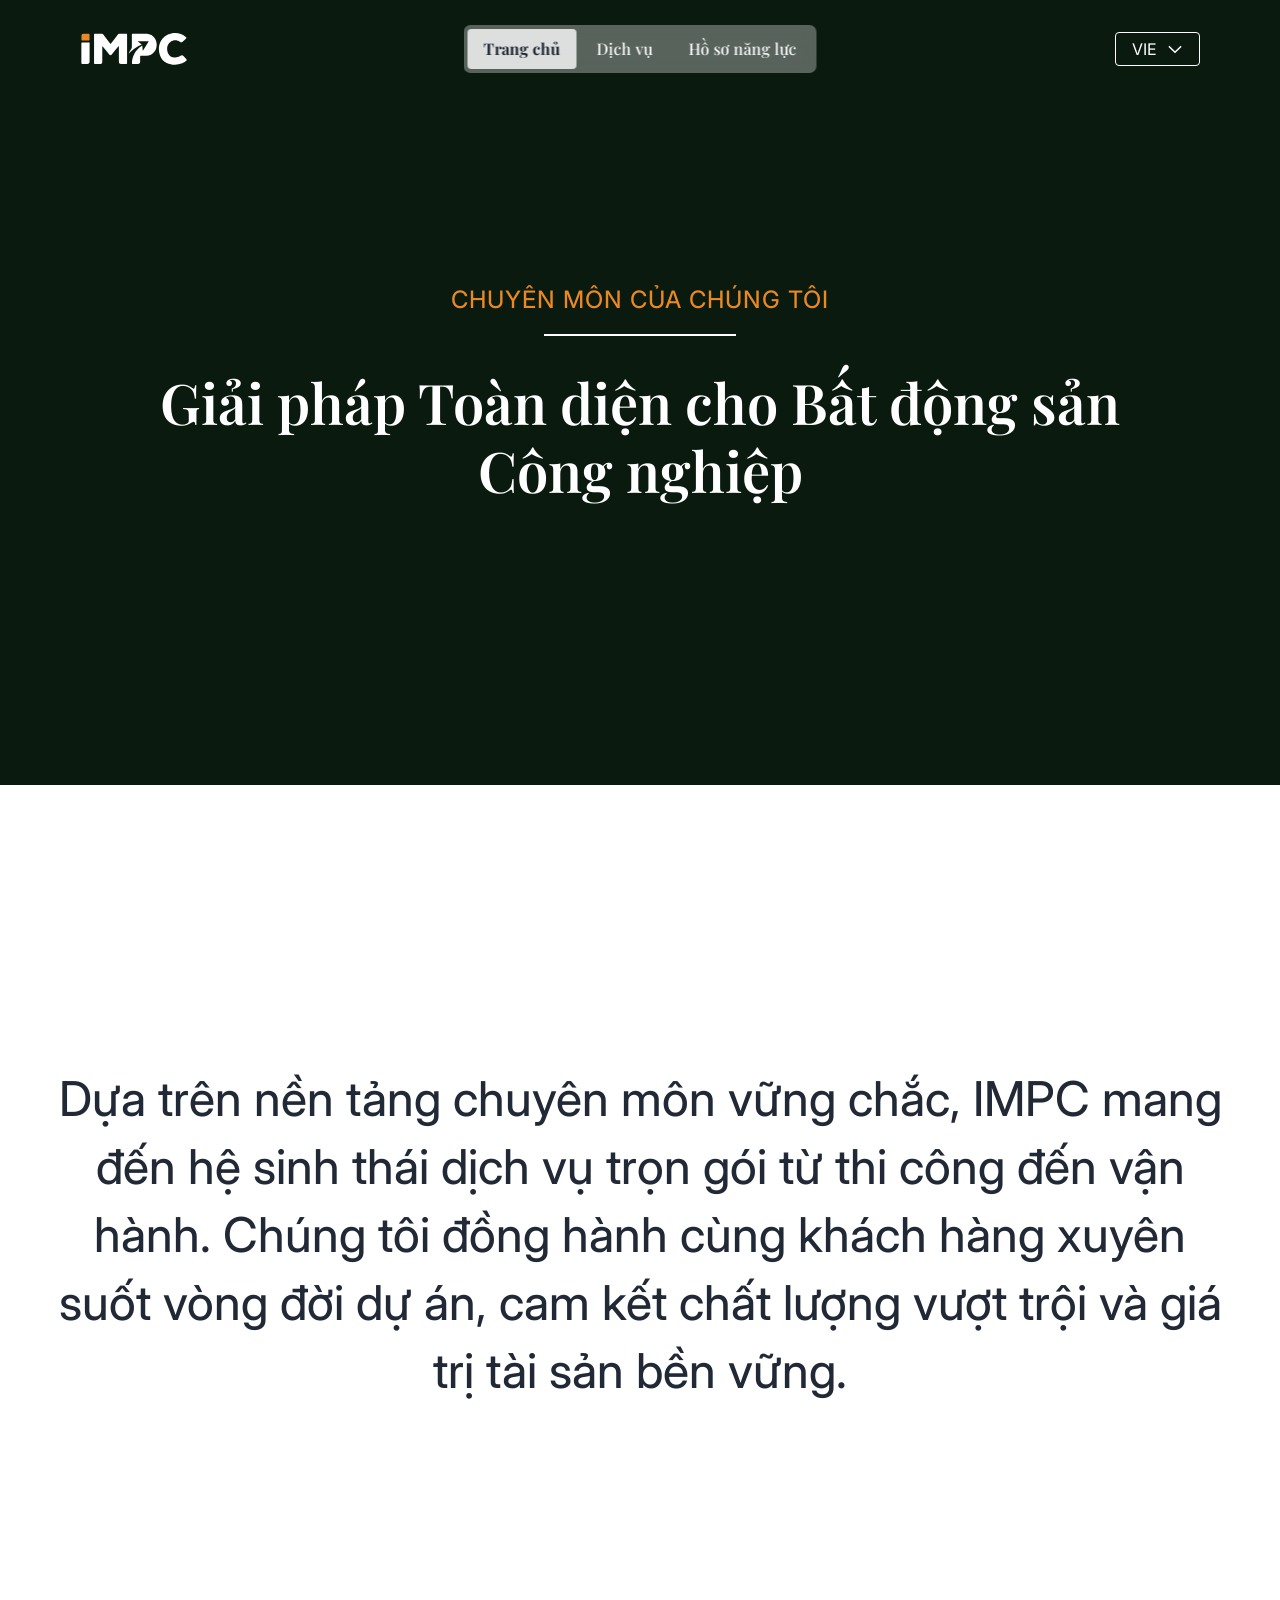
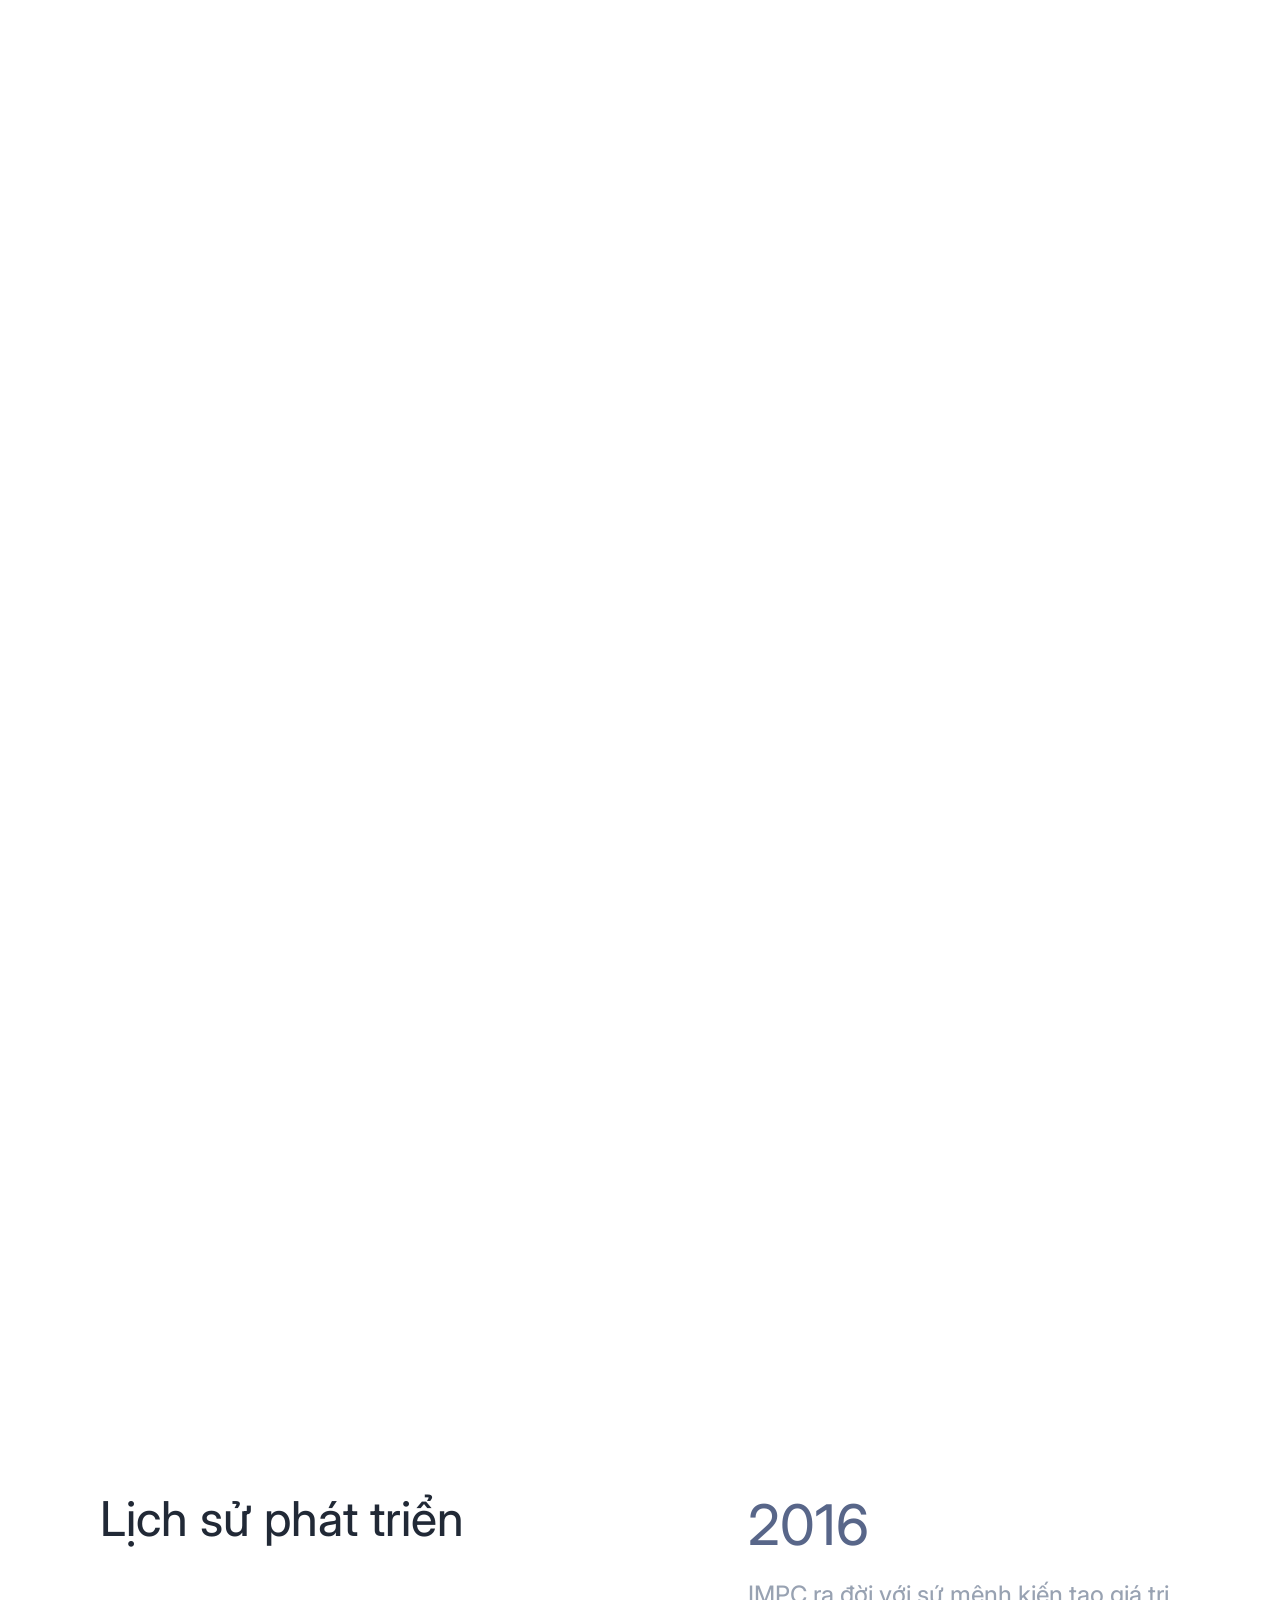
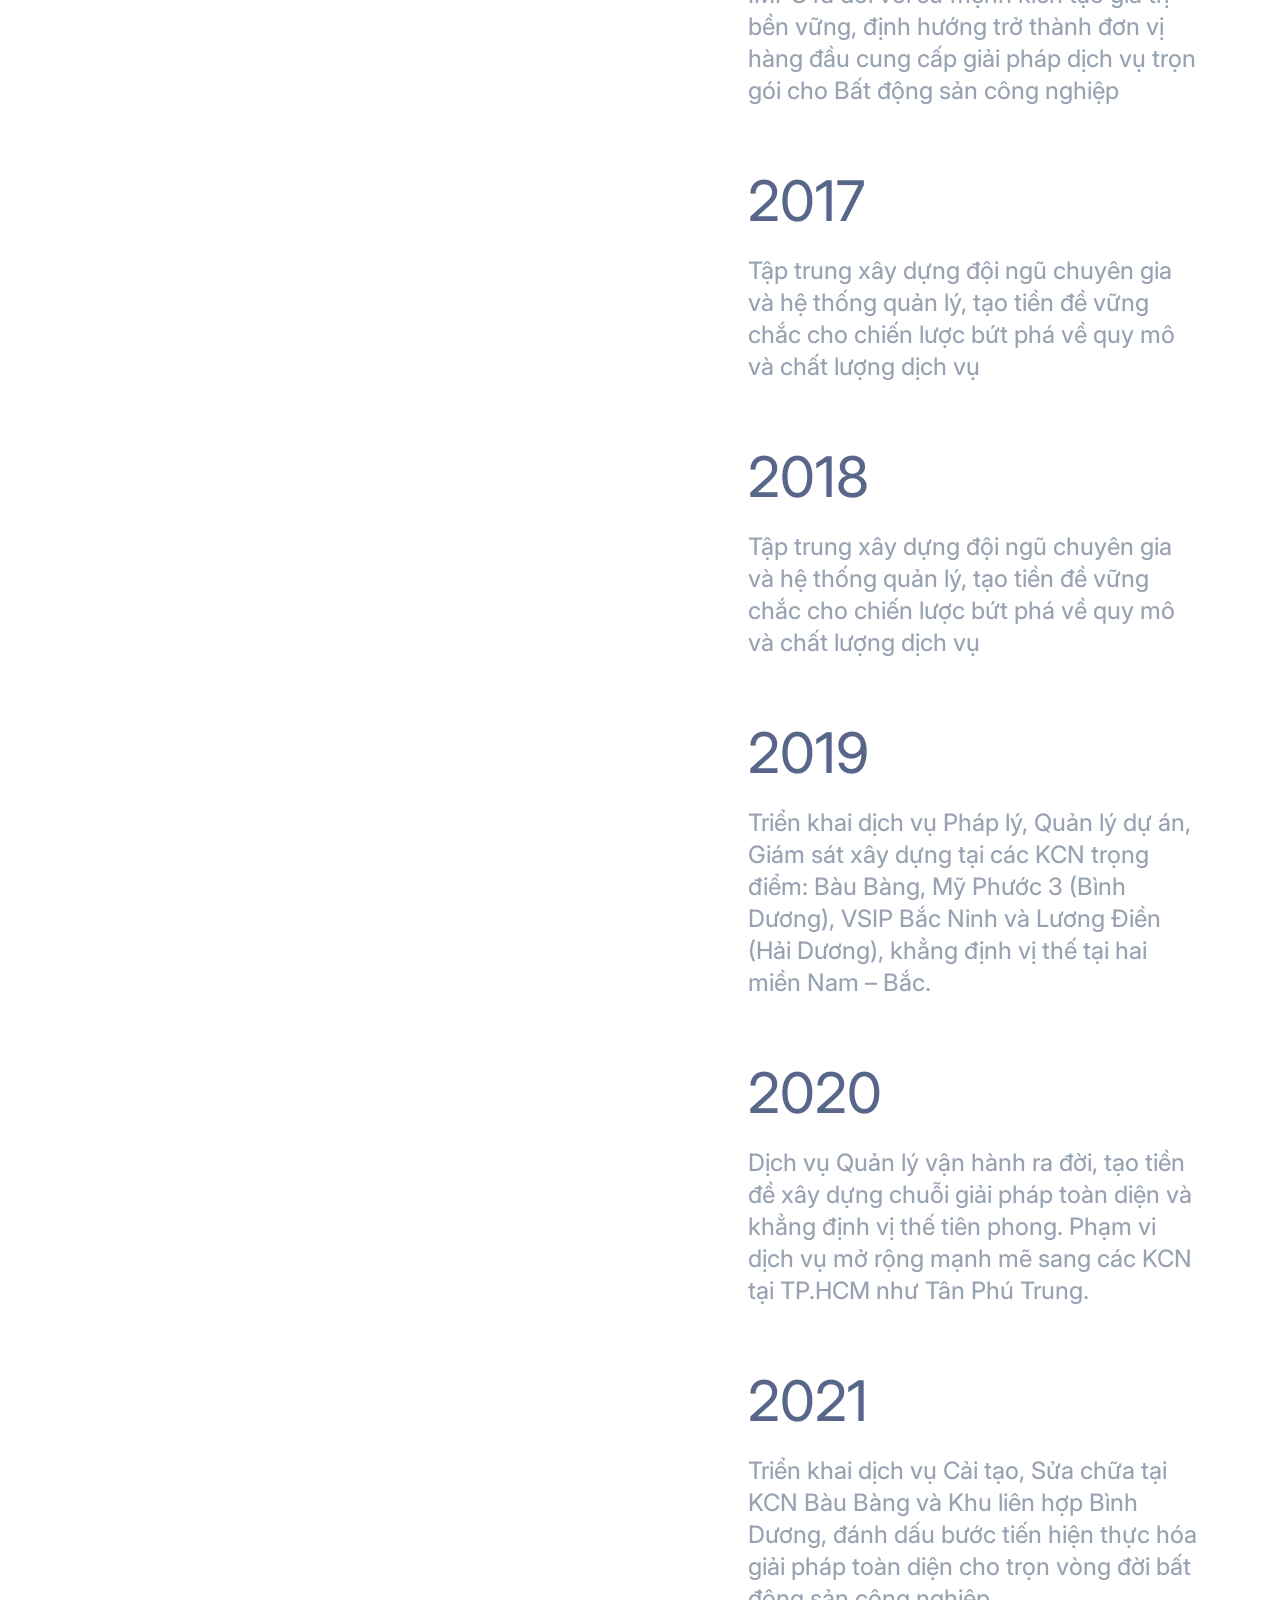
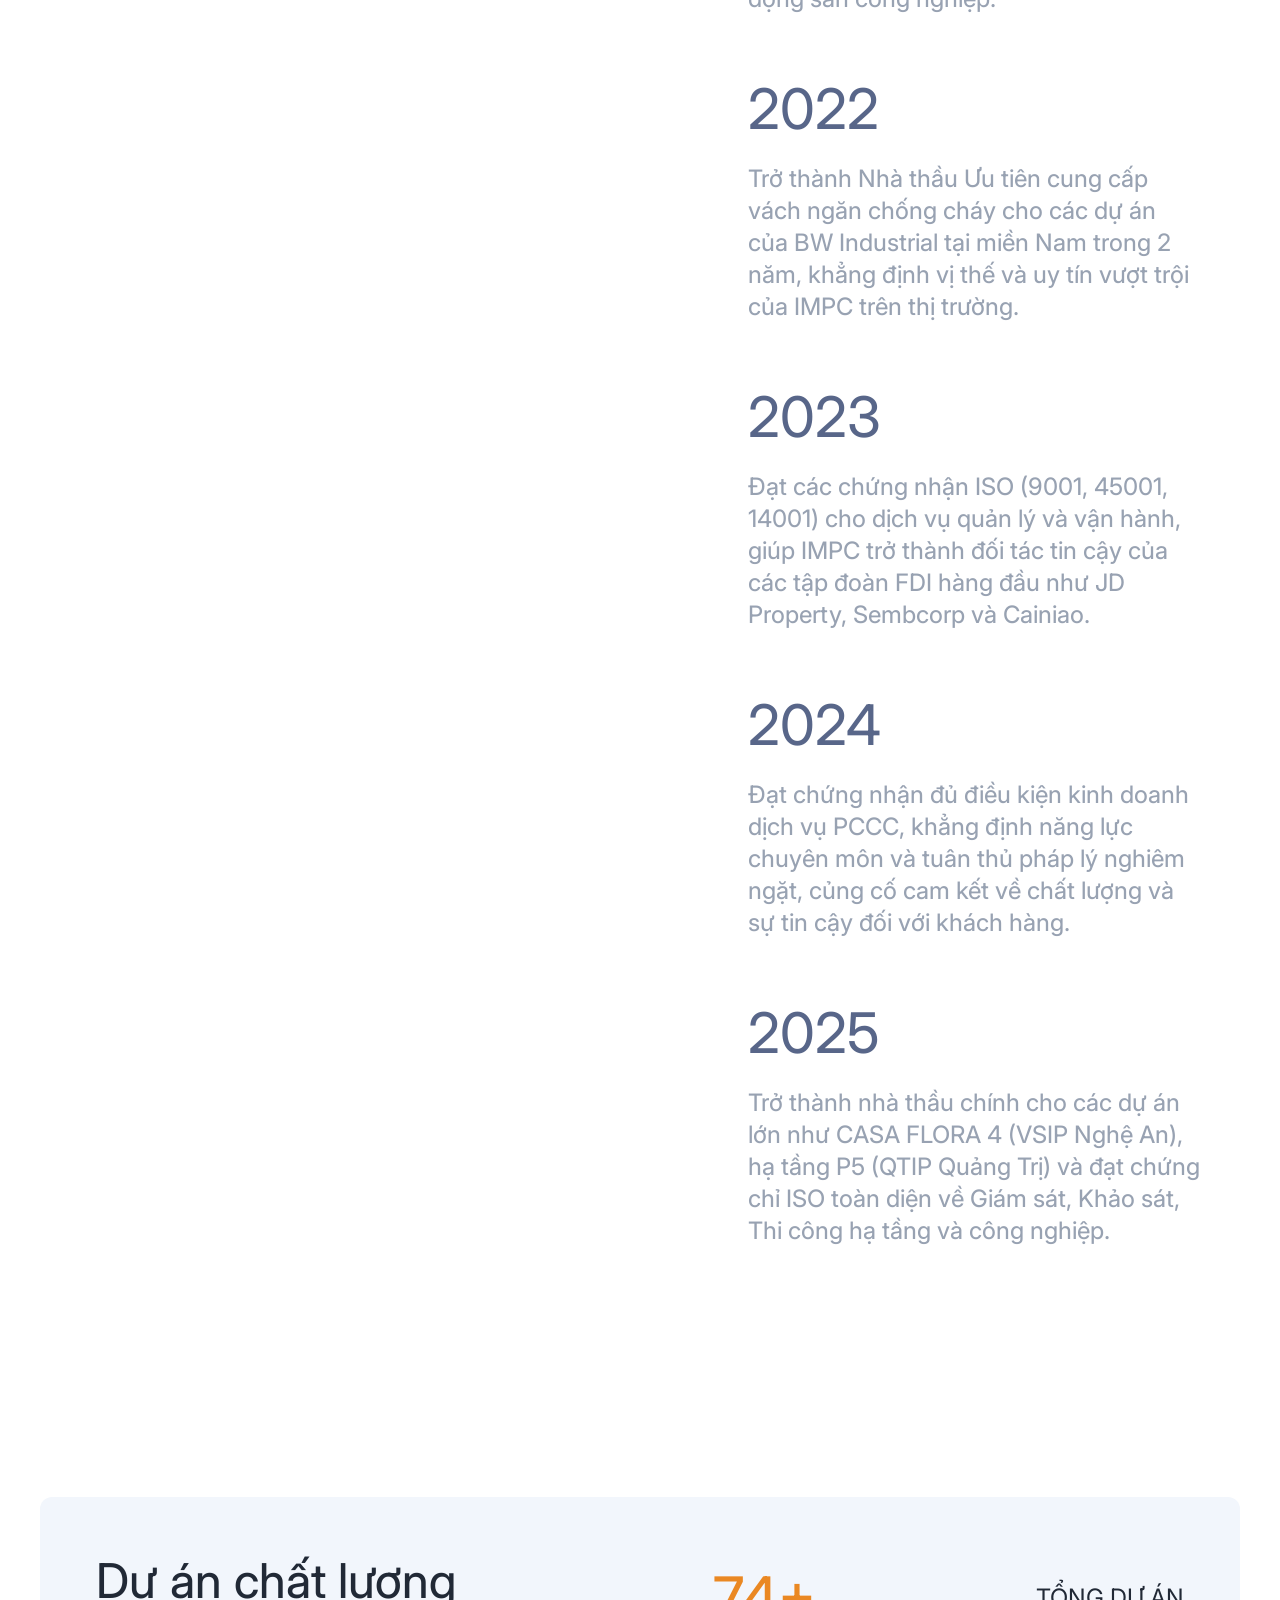
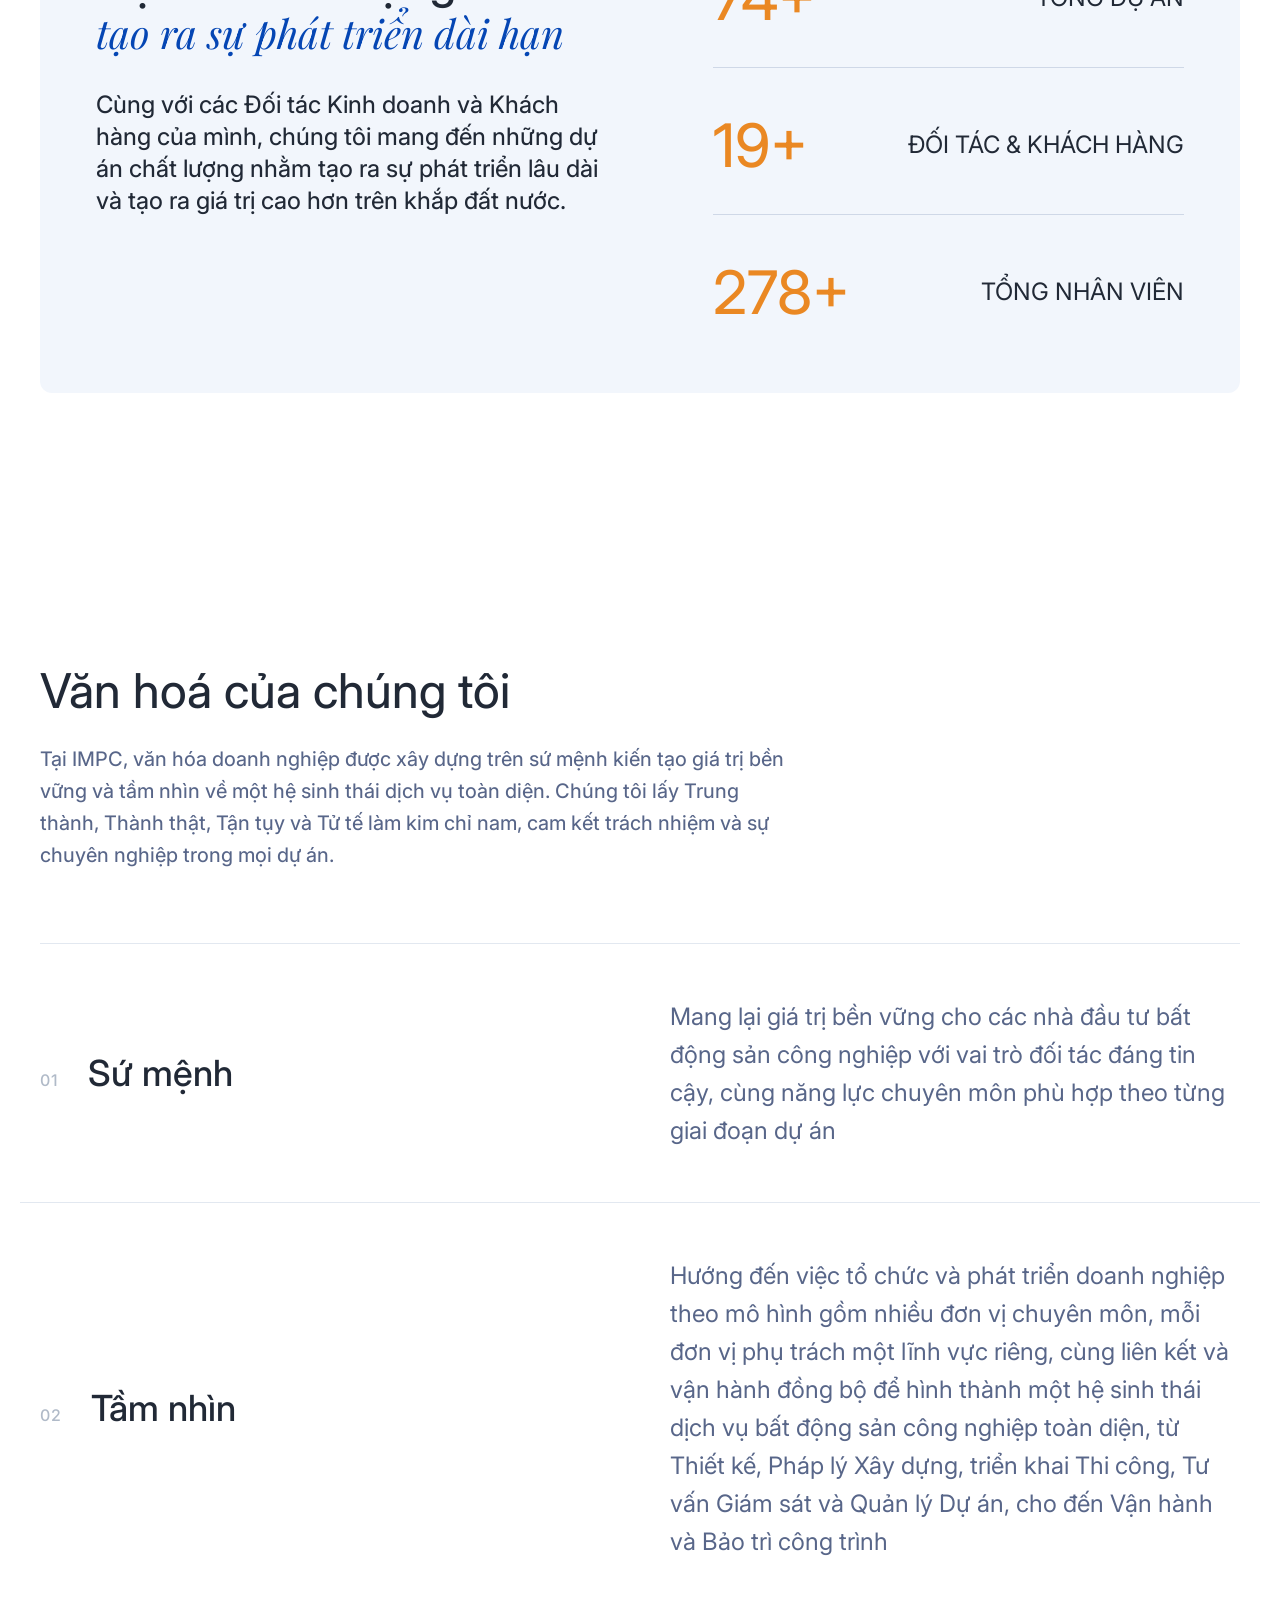
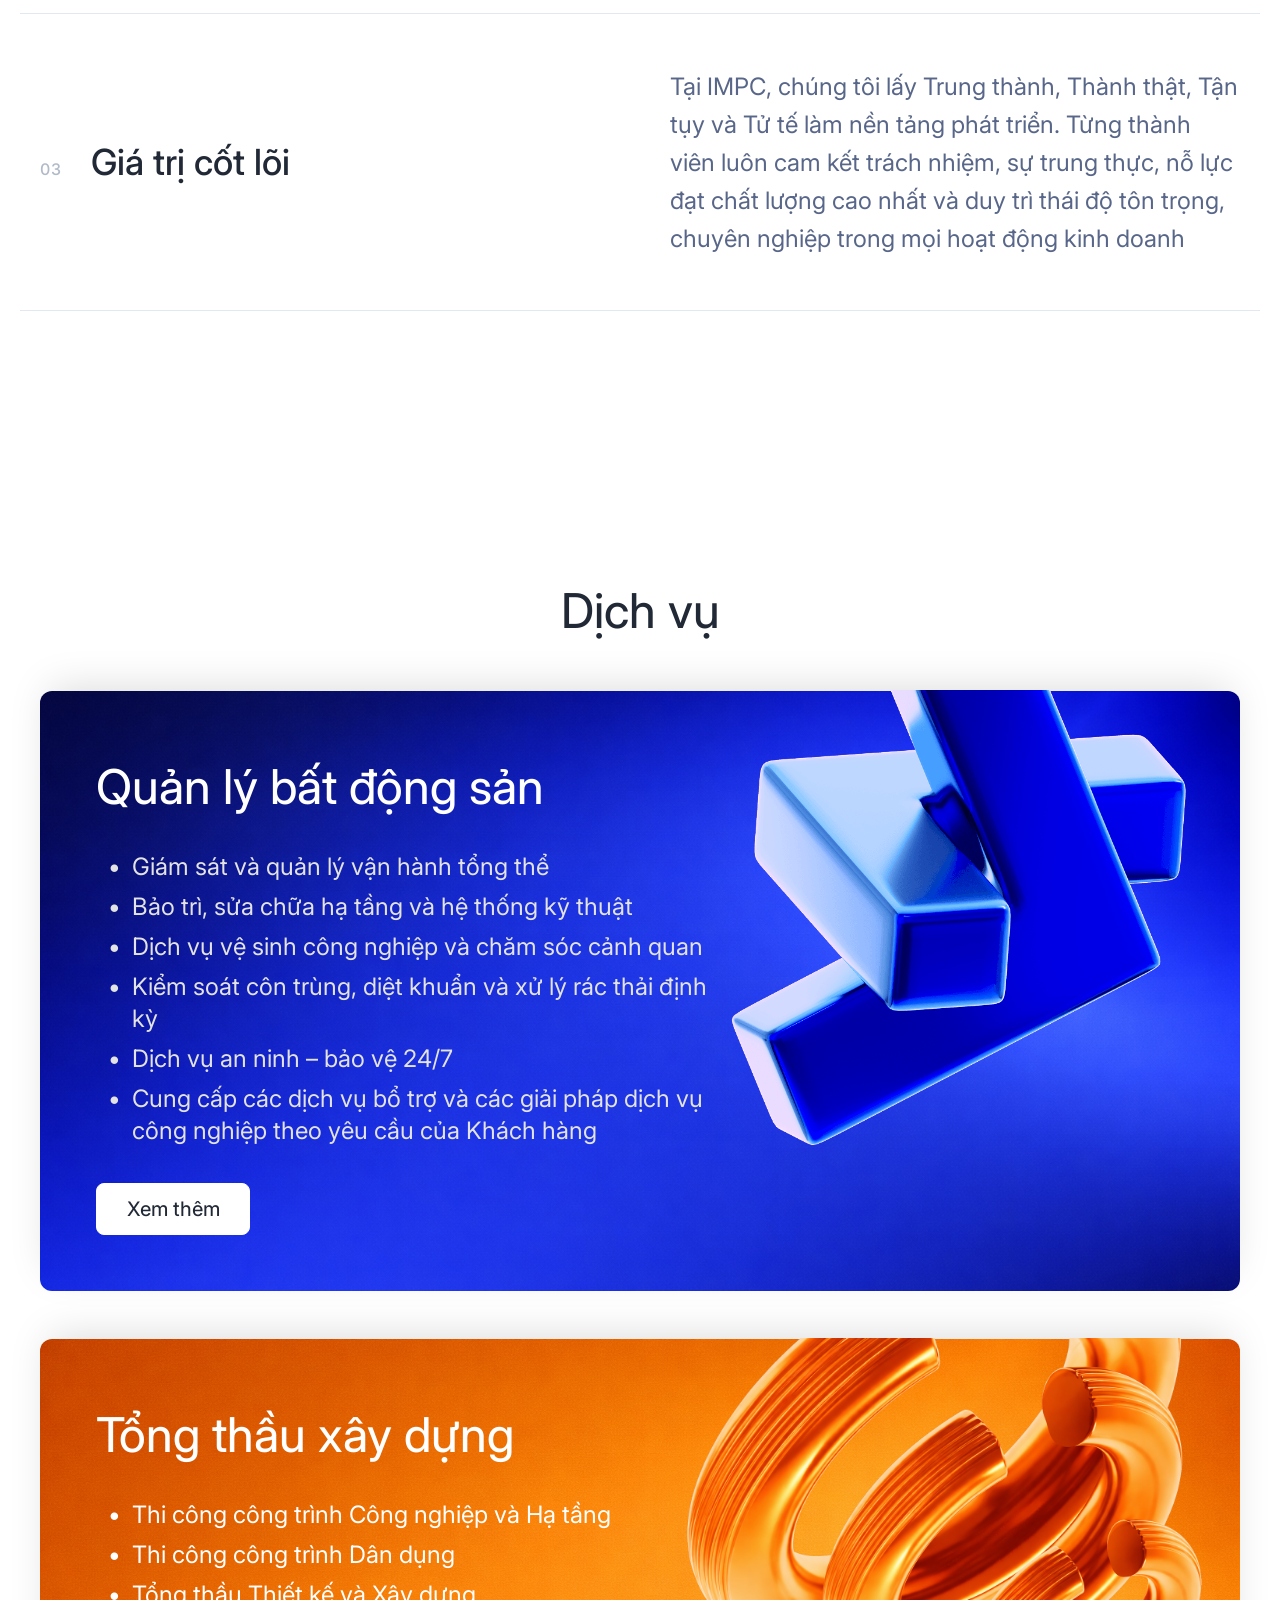
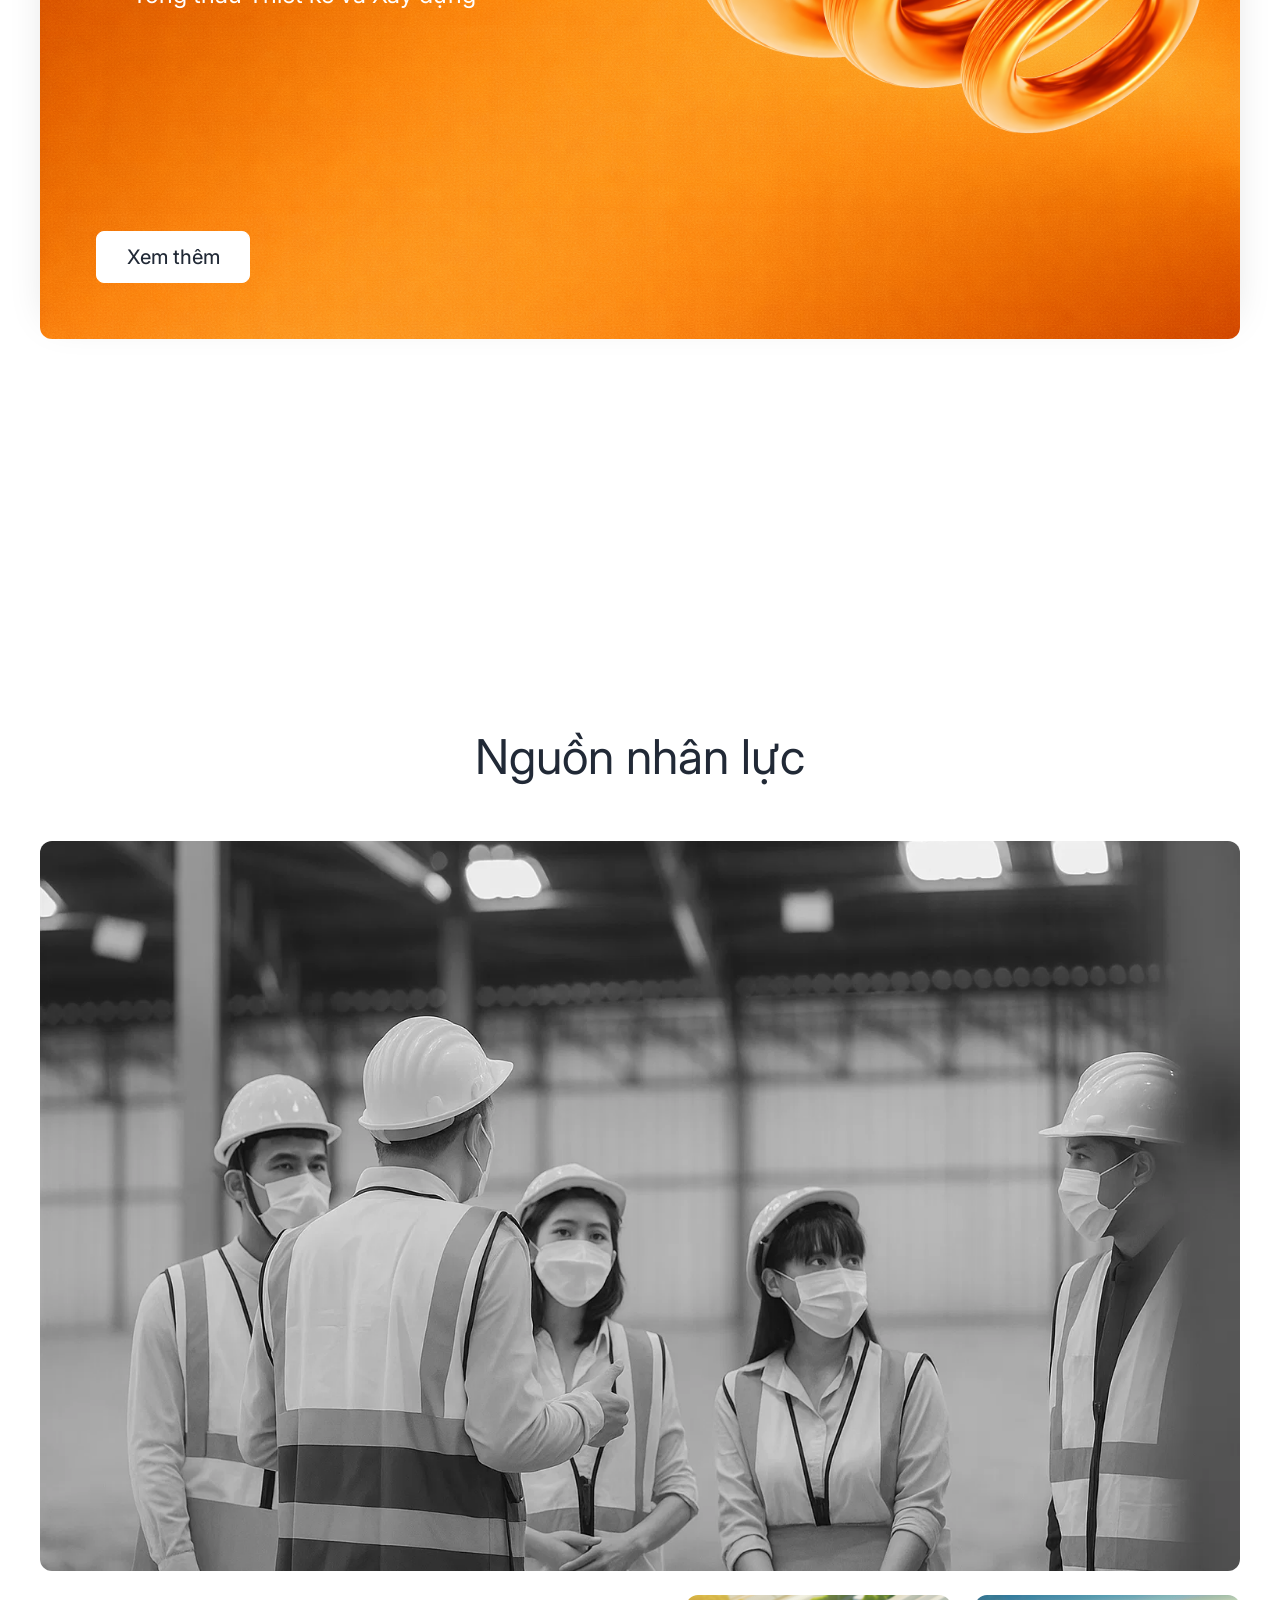
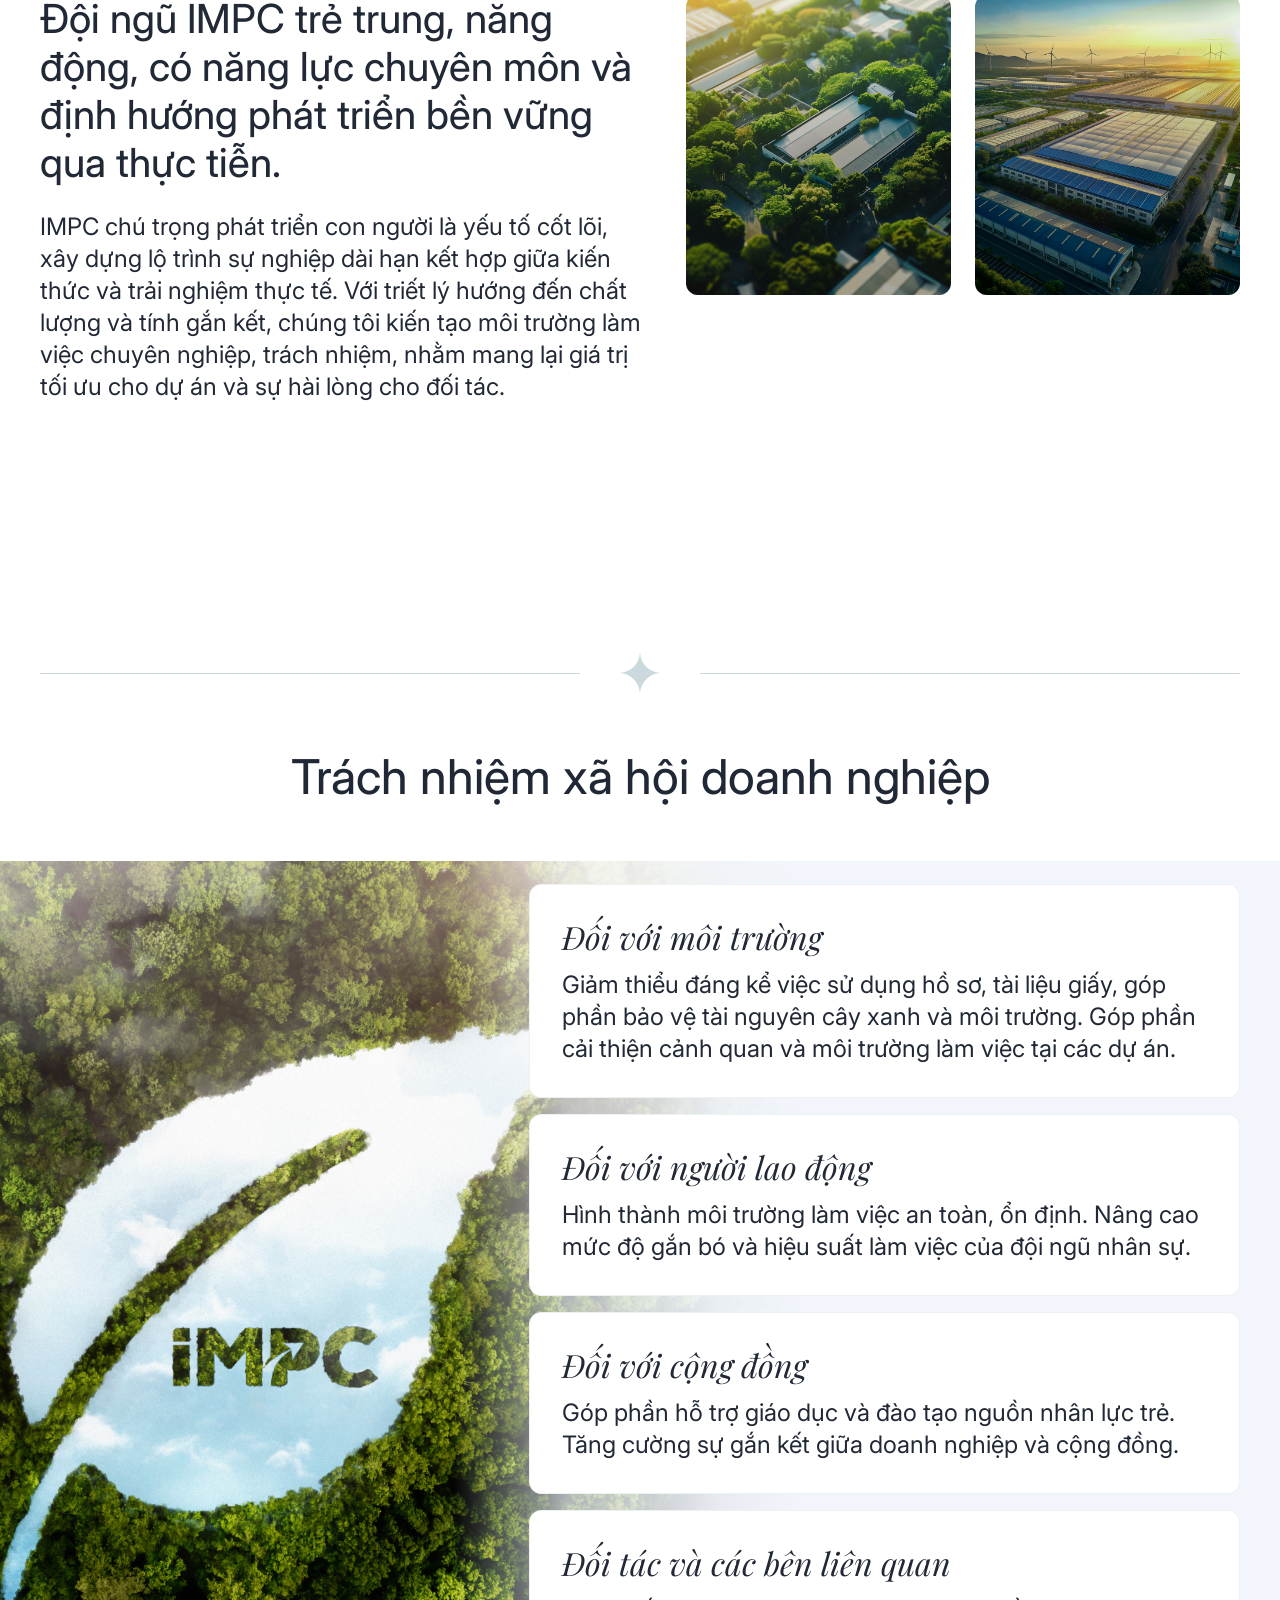
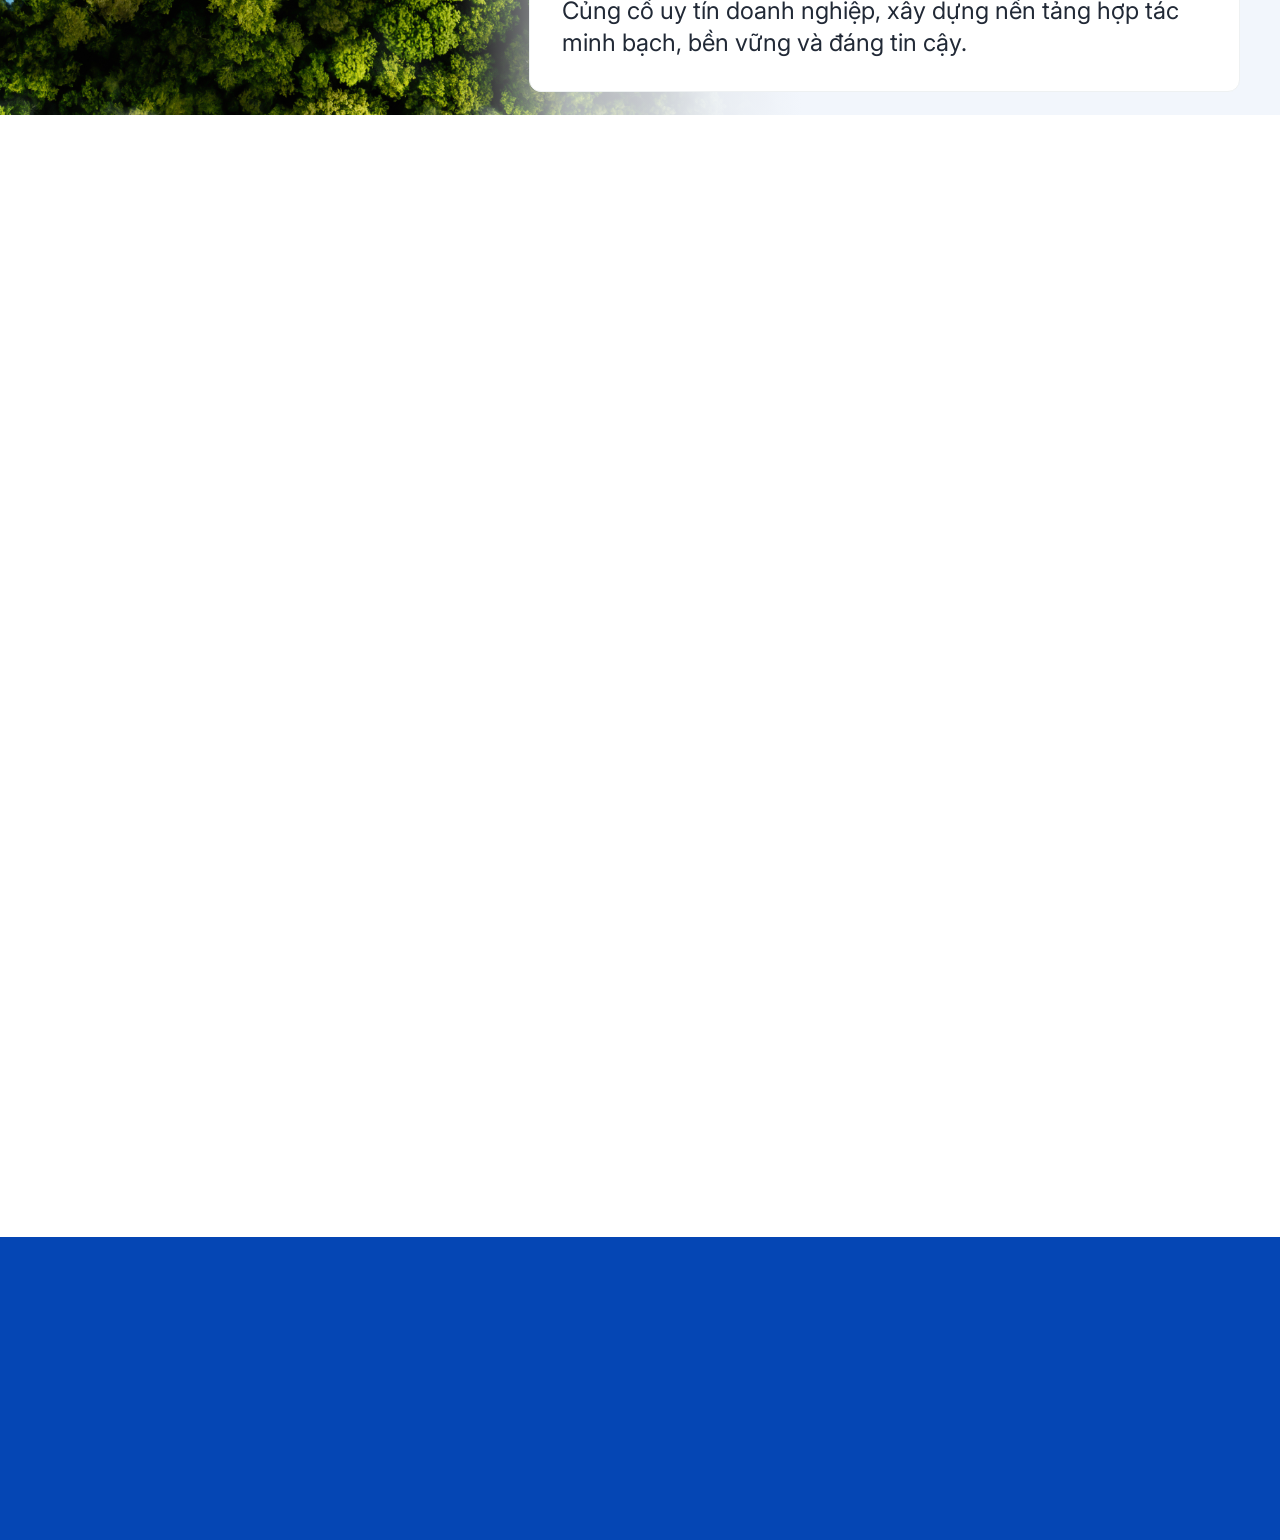
==== commit d1151946: "Redesign Culture section: editorial row layout with direction-aware blue slide hover + Auto-play quo" ====
--- a/index.html
+++ b/index.html
@@ -9,7 +9,7 @@
     <link rel="preconnect" href="https://fonts.googleapis.com">
     <link rel="preconnect" href="https://fonts.gstatic.com" crossorigin>
     <link href="https://fonts.googleapis.com/css2?family=Inter:ital,opsz,wght@0,14..32,100..900;1,14..32,100..900&family=Playfair+Display:ital,wght@0,400..900;1,400..900&display=swap" rel="stylesheet">
-    <link rel="stylesheet" href="./style.css">
+    <link rel="stylesheet" href="./style.css?v=2">
     <script src="./locales/lang-data.js"></script>
     <script src="./i18n.js"></script>
 </head>
@@ -175,45 +175,44 @@
     <!-- Section 5: Culture Section -->
     <section class="culture-section" id="culture">
 
-        <div class="culture-header reveal delay-100">
-            <h2 class="culture-title" data-i18n="Trang chủ.Section 5.title">Văn hoá của chúng tôi</h2>
-            <p class="culture-desc" data-i18n="Trang chủ.Section 5.sub_title">Tại IMPC, văn hóa doanh nghiệp được xây dựng trên sứ mệnh kiến tạo giá trị bền vững và tầm nhìn về một hệ sinh thái dịch vụ toàn diện. Chúng tôi lấy Trung thành, Thành thật, Tận tụy và Tử tế làm kim chỉ nam, cam kết trách nhiệm và sự chuyên nghiệp trong mọi dự án.</p>
-        </div>
-
-        <div class="culture-timeline">
-            <!-- Center line -->
-            <div class="culture-center-line"></div>
-            
-            <!-- Sticky Star Track -->
-            <div class="culture-star-track">
-                <div class="culture-sticky-star">
-                    <img src="./assets/7ab2dcf4a46ac6f3d4ea3441b79812a60356bc85.png" alt="Star">
-                </div>
-            </div>
-
-            <!-- Item 1: Sứ mệnh (Right) -->
-            <div class="culture-item right">
-                <div class="culture-item-content">
-                    <h3 class="culture-item-title" data-i18n="Trang chủ.Section 5.title_su_menh">Sứ mệnh</h3>
-                    <p class="culture-item-desc" data-i18n="Trang chủ.Section 5.content_su_menh">Mang lại giá trị bền vững cho các nhà đầu tư bất động sản công nghiệp với vai trò đối tác đáng tin cậy, cùng năng lực chuyên môn phù hợp theo từng giai đoạn dự án</p>
-                </div>
-            </div>
-
-            <!-- Item 2: Tầm nhìn (Left) -->
-            <div class="culture-item left">
-                <div class="culture-item-content text-right">
-                    <h3 class="culture-item-title" data-i18n="Trang chủ.Section 5.title_tam-nhin">Tầm nhìn</h3>
-                    <p class="culture-item-desc" data-i18n="Trang chủ.Section 5.content_tam-nhin">Hướng đến việc tổ chức và phát triển doanh nghiệp theo mô hình gồm nhiều đơn vị chuyên môn, mỗi đơn vị phụ trách một lĩnh vực riêng, cùng liên kết và vận hành đồng bộ để hình thành một hệ sinh thái dịch vụ bất động sản công nghiệp toàn diện, từ Thiết kế, Pháp lý Xây dựng, triển khai Thi công, Tư vấn Giám sát và Quản lý Dự án, cho đến Vận hành và Bảo trì công trình</p>
-                </div>
-            </div>
-
-            <!-- Item 3: Giá trị cốt lõi (Right) -->
-            <div class="culture-item right">
-                <div class="culture-item-content">
-                    <h3 class="culture-item-title" data-i18n="Trang chủ.Section 5.title_gia_tri_cot_loi">Giá trị cốt lõi</h3>
-                    <p class="culture-item-desc" data-i18n="Trang chủ.Section 5.content_gia_tri_cot_loi">Tại IMPC, chúng tôi lấy Trung thành, Thành thật, Tận tụy và Tử tế làm nền tảng phát triển. Từng thành viên luôn cam kết trách nhiệm, sự trung thực, nỗ lực đạt chất lượng cao nhất và duy trì thái độ tôn trọng, chuyên nghiệp trong mọi hoạt động kinh doanh</p>
-                </div>
-            </div>
+        <div class="culture-inner">
+
+            <div class="culture-header reveal delay-100">
+                <h2 class="culture-title" data-i18n="Trang chủ.Section 5.title">Văn hoá của chúng tôi</h2>
+                <p class="culture-desc" data-i18n="Trang chủ.Section 5.sub_title">Tại IMPC, văn hóa doanh nghiệp được xây dựng trên sứ mệnh kiến tạo giá trị bền vững và tầm nhìn về một hệ sinh thái dịch vụ toàn diện. Chúng tôi lấy Trung thành, Thành thật, Tận tụy và Tử tế làm kim chỉ nam, cam kết trách nhiệm và sự chuyên nghiệp trong mọi dự án.</p>
+            </div>
+
+            <div class="culture-rows reveal delay-200">
+
+                <!-- Row 1: Sứ mệnh -->
+                <div class="culture-row">
+                    <div class="culture-row-left">
+                        <span class="culture-row-number">01</span>
+                        <h3 class="culture-row-title" data-i18n="Trang chủ.Section 5.title_su_menh">Sứ mệnh</h3>
+                    </div>
+                    <p class="culture-row-desc" data-i18n="Trang chủ.Section 5.content_su_menh">Mang lại giá trị bền vững cho các nhà đầu tư bất động sản công nghiệp với vai trò đối tác đáng tin cậy, cùng năng lực chuyên môn phù hợp theo từng giai đoạn dự án.</p>
+                </div>
+
+                <!-- Row 2: Tầm nhìn -->
+                <div class="culture-row">
+                    <div class="culture-row-left">
+                        <span class="culture-row-number">02</span>
+                        <h3 class="culture-row-title" data-i18n="Trang chủ.Section 5.title_tam-nhin">Tầm nhìn</h3>
+                    </div>
+                    <p class="culture-row-desc" data-i18n="Trang chủ.Section 5.content_tam-nhin">Hướng đến việc tổ chức và phát triển doanh nghiệp theo mô hình gồm nhiều đơn vị chuyên môn, mỗi đơn vị phụ trách một lĩnh vực riêng, cùng liên kết và vận hành đồng bộ để hình thành một hệ sinh thái dịch vụ bất động sản công nghiệp toàn diện, từ Thiết kế, Pháp lý Xây dựng, triển khai Thi công, Tư vấn Giám sát và Quản lý Dự án, cho đến Vận hành và Bảo trì công trình.</p>
+                </div>
+
+                <!-- Row 3: Giá trị cốt lõi -->
+                <div class="culture-row">
+                    <div class="culture-row-left">
+                        <span class="culture-row-number">03</span>
+                        <h3 class="culture-row-title" data-i18n="Trang chủ.Section 5.title_gia_tri_cot_loi">Giá trị cốt lõi</h3>
+                    </div>
+                    <p class="culture-row-desc" data-i18n="Trang chủ.Section 5.content_gia_tri_cot_loi">Tại IMPC, chúng tôi lấy Trung thành, Thành thật, Tận tụy và Tử tế làm nền tảng phát triển. Từng thành viên luôn cam kết trách nhiệm, sự trung thực, nỗ lực đạt chất lượng cao nhất và duy trì thái độ tôn trọng, chuyên nghiệp trong mọi hoạt động kinh doanh.</p>
+                </div>
+
+            </div>
+
         </div>
     </section>
 
--- a/style.css
+++ b/style.css
@@ -654,7 +654,6 @@
 .quote-section {
     position: relative;
     height: 250vh;
-    /* gives room for the scroll storytelling */
     width: 100%;
     background-color: var(--bg-white);
 }
@@ -683,9 +682,8 @@
 
 .story-line {
     color: var(--text-tertiary, #98A2B2);
-    transition: color 0.5s ease-out;
+    transition: color 0.6s cubic-bezier(0.16, 1, 0.3, 1);
     margin-bottom: 0px;
-    /* Assuming line-height 68px controls the spacing perfectly */
 }
 
 .story-line.active {
@@ -932,40 +930,35 @@
 
 /* ===== CULTURE SECTION (Section 5) ===== */
 .culture-section {
-    padding: 150px 0;
-    position: relative;
-    width: 100%;
+    padding: 120px 0 140px;
+    position: relative;
+    background: transparent;
 }
 
 .culture-bg-line {
     position: absolute;
-    top: 0;
-    bottom: 0;
+    top: 0; bottom: 0;
     width: 1px;
     background-color: rgba(207, 216, 231, 0.5);
-    /* subtle grid line */
     z-index: 1;
 }
 
-.culture-bg-line.left {
-    left: 20%;
-}
-
-.culture-bg-line.right {
-    right: 20%;
+.culture-bg-line.left  { left: 20%;  }
+.culture-bg-line.right { right: 20%; }
+
+.culture-inner {
+    padding: 0 40px;
+    position: relative;
+    z-index: 2;
 }
 
 .culture-header {
-    margin-bottom: 200px;
-    max-width: 695px;
-    position: relative;
-    z-index: 2;
-    text-align: left;
-    padding-left: 40px;
+    margin-bottom: 72px;
+    max-width: 760px;
 }
 
 .culture-title {
-    font-family: "BHN Neue Haas Grotes", "BHN Neue Haas Grotesk", "BHN_Neue_Haas_Grotes:55_Roman", var(--font-sans);
+    font-family: "BHN Neue Haas Grotes", "BHN Neue Haas Grotesk", var(--font-sans);
     font-size: 48px;
     font-weight: 450;
     line-height: 56px;
@@ -974,163 +967,139 @@
 }
 
 .culture-desc {
-    font-family: "BHN Neue Haas Grotes", "BHN Neue Haas Grotesk", "BHN_Neue_Haas_Grotes:55_Roman", var(--font-sans);
+    font-family: "BHN Neue Haas Grotes", "BHN Neue Haas Grotesk", var(--font-sans);
+    font-size: 20px;
+    line-height: 32px;
+    color: var(--text-secondary);
+    font-weight: 450;
+}
+
+/* --- Editorial row list --- */
+.culture-rows {
+    border-top: 1px solid #e2e8f0;
+}
+
+.culture-row {
+    display: grid;
+    grid-template-columns: 1fr 1fr;
+    align-items: center;
+    gap: 60px;
+    padding: 52px 20px;
+    border-bottom: 1px solid #e2e8f0;
+    cursor: default;
+    position: relative;
+    margin: 0 -20px;
+    overflow: hidden;
+}
+
+/* Slide fill pseudo-element */
+.culture-row::before {
+    content: '';
+    position: absolute;
+    inset: 0;
+    background: var(--color-brand);
+    transform: scaleY(0);
+    transform-origin: top center;
+    border-radius: 12px;
+    /* NO transition here → exit is instant */
+}
+
+/* Direction-aware: mouse from bottom → slide up */
+.culture-row[data-dir="up"]::before {
+    transform-origin: bottom center;
+}
+
+/* Direction-aware: mouse from top → slide down (default) */
+.culture-row[data-dir="down"]::before {
+    transform-origin: top center;
+}
+
+/* Transition only on enter → smooth in, instant out */
+.culture-row:hover::before {
+    transform: scaleY(1);
+    transition: transform 0.95s cubic-bezier(0.16, 1, 0.3, 1);
+}
+
+.culture-row-left {
+    display: flex;
+    align-items: baseline;
+    gap: 28px;
+    position: relative;
+    z-index: 1;
+    transition: transform 0.45s cubic-bezier(0.2, 0.8, 0.2, 1);
+}
+
+.culture-row:hover .culture-row-left {
+    transform: translateX(6px);
+}
+
+.culture-row-number {
+    font-family: "BHN Neue Haas Grotes", "BHN Neue Haas Grotesk", var(--font-sans);
+    font-size: 16px;
+    font-weight: 500;
+    color: #b0bac8;
+    letter-spacing: 0.08em;
+    flex-shrink: 0;
+    transition: color 0.4s ease;
+}
+
+.culture-row:hover .culture-row-number {
+    color: rgba(255, 255, 255, 0.6);
+}
+
+.culture-row-title {
+    font-family: "BHN Neue Haas Grotes", "BHN Neue Haas Grotesk", var(--font-sans);
+    font-size: 36px;
+    line-height: 44px;
+    color: var(--text-primary);
+    font-weight: 500;
+    margin: 0;
+    transition: color 0.4s ease;
+}
+
+.culture-row:hover .culture-row-title {
+    color: #ffffff;
+}
+
+.culture-row-desc {
+    font-family: "BHN Neue Haas Grotes", "BHN Neue Haas Grotesk", var(--font-sans);
     font-size: 24px;
-    line-height: 32px;
-    color: var(--text-primary);
-    font-weight: 450;
-}
-
-.culture-timeline {
-    position: relative;
-    max-width: 1100px;
-    margin: 0 auto;
-    display: flex;
-    flex-direction: column;
-    gap: 80vh;
-    /* Smooth Yo-Yo Parallax Gap */
-    padding-top: 10vh;
-    padding-bottom: 20vh;
-    z-index: 2;
-}
-
-.culture-star-track {
-    position: absolute;
-    top: 0;
-    left: 0;
-    width: 100%;
-    height: 100%;
-    z-index: 5;
-    pointer-events: none;
-}
-
-.culture-sticky-star {
-    position: absolute;
-    top: 0;
-    left: calc(50% + 2px);
-    /* Shifted 2px right */
-    transform: translate(-50%, -50%);
-    width: 191px;
-    height: 199px;
-    filter: drop-shadow(0px 8px 20px rgba(0, 0, 0, 0.25));
-    will-change: transform;
-}
-
-.culture-sticky-star img {
-    width: 140%;
-    height: 140%;
-    object-fit: contain;
-    position: absolute;
-    left: 50%;
-    top: 50%;
-    transform: translate(-50%, -50%);
-}
-
-
-.culture-center-line {
-    position: absolute;
-    left: 50%;
-    top: -150px;
-    bottom: -150px;
-    width: 1px;
-    background-color: #cfd8e7;
-    transform: translateX(-50%);
-    z-index: -1;
-}
-
-.hero-title {
-    font-size: 56px;
-    font-weight: 600;
-    /* Semantic SemiBold requested from Figma */
-    line-height: 68px;
-    color: white;
-    /* Contrast layer verified on hero card */
-    max-width: 961px;
-    margin: 0 auto;
-    text-align: center;
-
-    /* Anti-layout shift box logic for literal text swap */
-    min-height: 136px;
-    /* Exactly reserves the metric for 2 lines under a 68px leading */
-    display: flex;
-    align-items: flex-start;
-    /* Pulled text to ceiling origin as requested */
-    justify-content: center;
-
-    transition: opacity 0.8s cubic-bezier(0.2, 0.8, 0.2, 1),
-        transform 0.8s cubic-bezier(0.2, 0.8, 0.2, 1),
-        filter 0.8s cubic-bezier(0.2, 0.8, 0.2, 1);
-}
-
-.hero-title.fade-out {
-    opacity: 0;
-    transform: translateY(-15px);
-    filter: blur(8px);
-}
-
-.hero-title.fade-prep {
-    opacity: 0;
-    transform: translateY(15px);
-    filter: blur(8px);
-    transition: none;
-    /* Move boundary instantly without animation */
-}
-
-.culture-item {
-    display: flex;
-    align-items: center;
-    position: relative;
-    width: 100%;
-    opacity: 0.15;
-    filter: blur(8px);
-    /* Cinematic out-of-focus unrevealed state */
-    transition: opacity 0.8s cubic-bezier(0.2, 0.8, 0.2, 1),
-        filter 0.8s cubic-bezier(0.2, 0.8, 0.2, 1);
-}
-
-.culture-item.active {
-    opacity: 1;
-    filter: blur(0px);
-    /* Dialing into sharp focus */
-}
-
-
-
-
-.culture-item-content {
-    width: 50%;
-}
-
-.culture-item.right .culture-item-content {
-    margin-left: 50%;
-    padding-left: 140px;
-    /* Increased by 40px from edge of star */
-}
-
-.culture-item.left .culture-item-content {
-    margin-right: 50%;
-    padding-right: 140px;
-    /* Increased by 40px from edge of star */
-    text-align: right;
-}
-
-.culture-item-title {
-    font-family: "BHN Neue Haas Grotes", "BHN Neue Haas Grotesk", "BHN_Neue_Haas_Grotes:55_Roman", var(--font-sans);
-    font-size: 40px;
-    line-height: 56px;
-    color: var(--color-warning);
-    /* #ea8823 */
-    margin-bottom: 16px;
-    font-weight: 450;
-}
-
-.culture-item-desc {
-    font-family: "BHN Neue Haas Grotes", "BHN Neue Haas Grotesk", "BHN_Neue_Haas_Grotes:55_Roman", var(--font-sans);
-    font-size: 24px;
-    line-height: 32px;
-    color: var(--text-primary);
-    font-weight: 450;
-}
+    line-height: 38px;
+    color: var(--text-secondary);
+    font-weight: 400;
+    margin: 0;
+    padding-top: 2px;
+    position: relative;
+    z-index: 1;
+    transition: color 0.4s ease, transform 0.45s cubic-bezier(0.2, 0.8, 0.2, 1);
+}
+
+.culture-row:hover .culture-row-desc {
+    color: rgba(255, 255, 255, 0.82);
+    transform: translateX(4px);
+}
+
+/* Responsive */
+@media (max-width: 768px) {
+    .culture-row {
+        grid-template-columns: 1fr;
+        align-items: start;
+        gap: 16px;
+        padding: 36px 16px;
+        margin: 0 -16px;
+    }
+    .culture-row-title {
+        font-size: 28px;
+        line-height: 36px;
+    }
+}
+
+@media (max-width: 640px) {
+    .culture-inner {
+        padding: 0 20px;
+    }
+}
+
 
 /* ===== SERVICES SECTION (Section 6) ===== */
 .services-section {
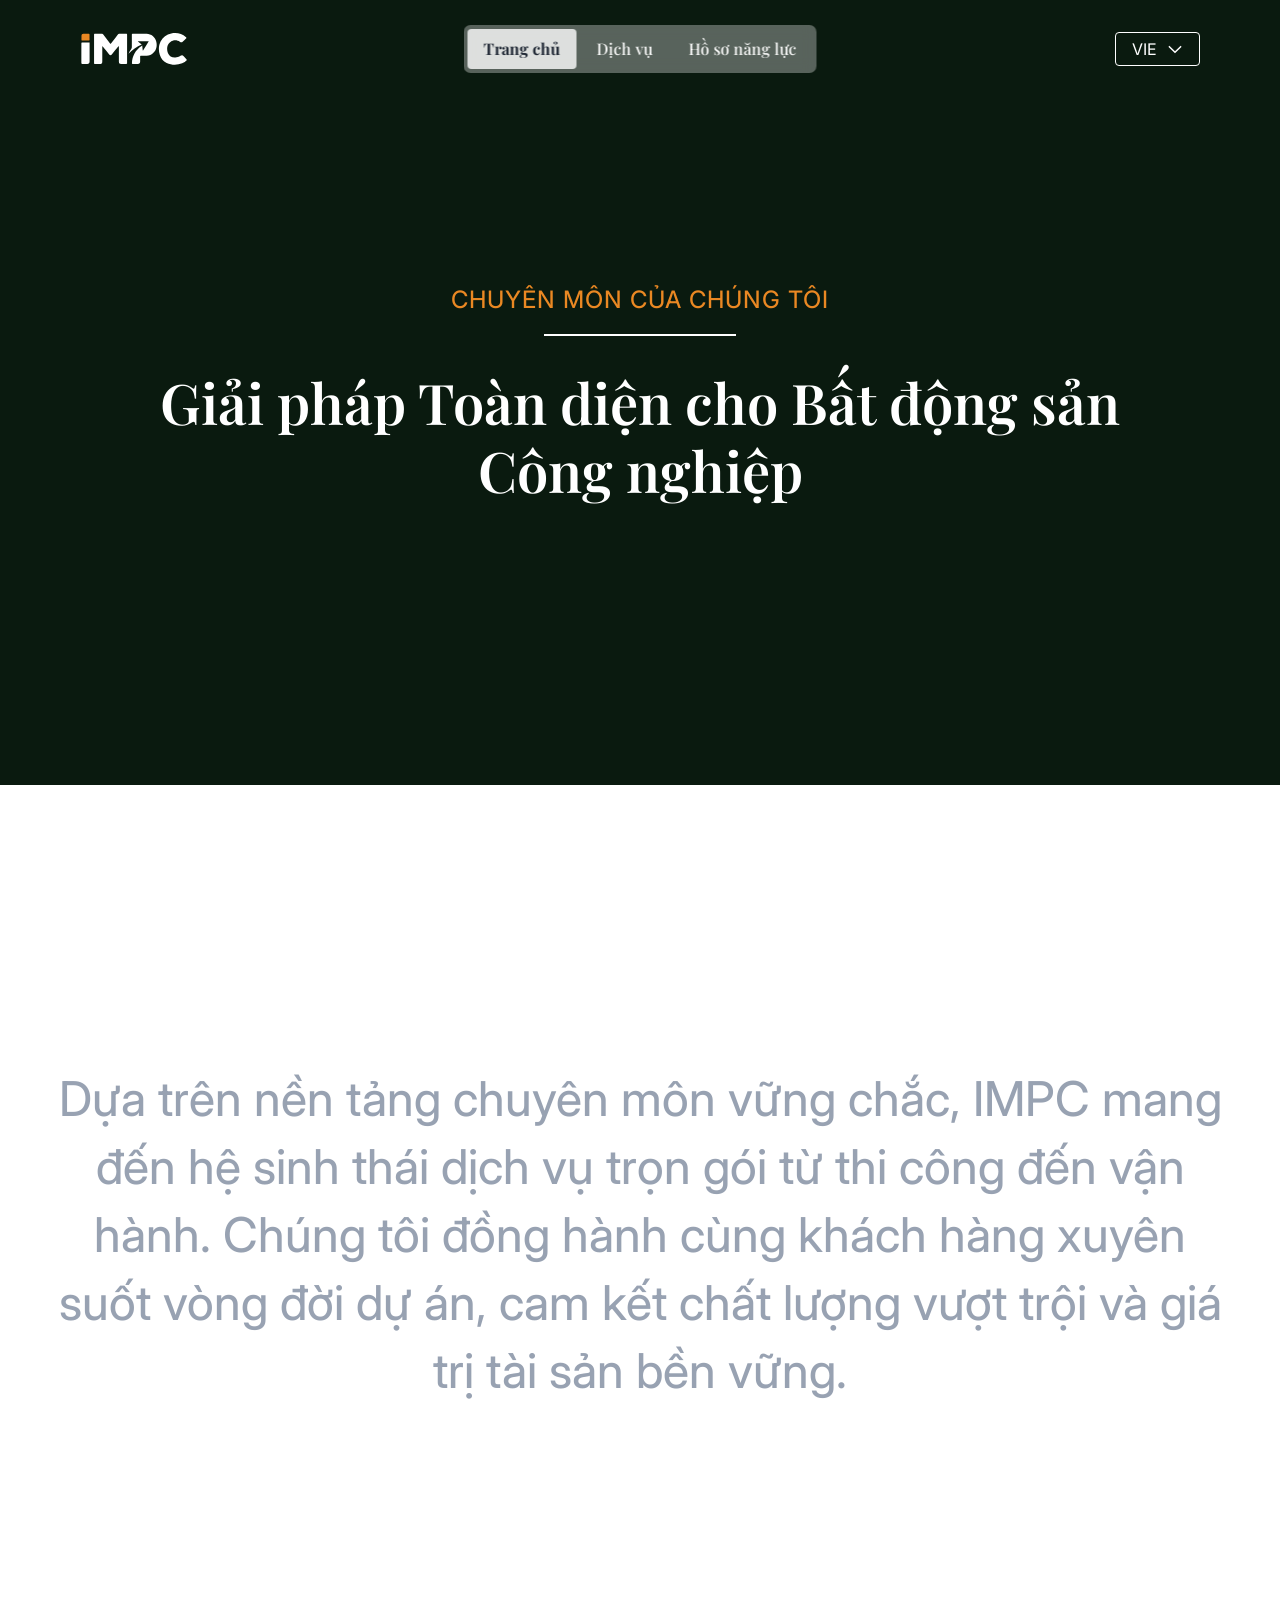
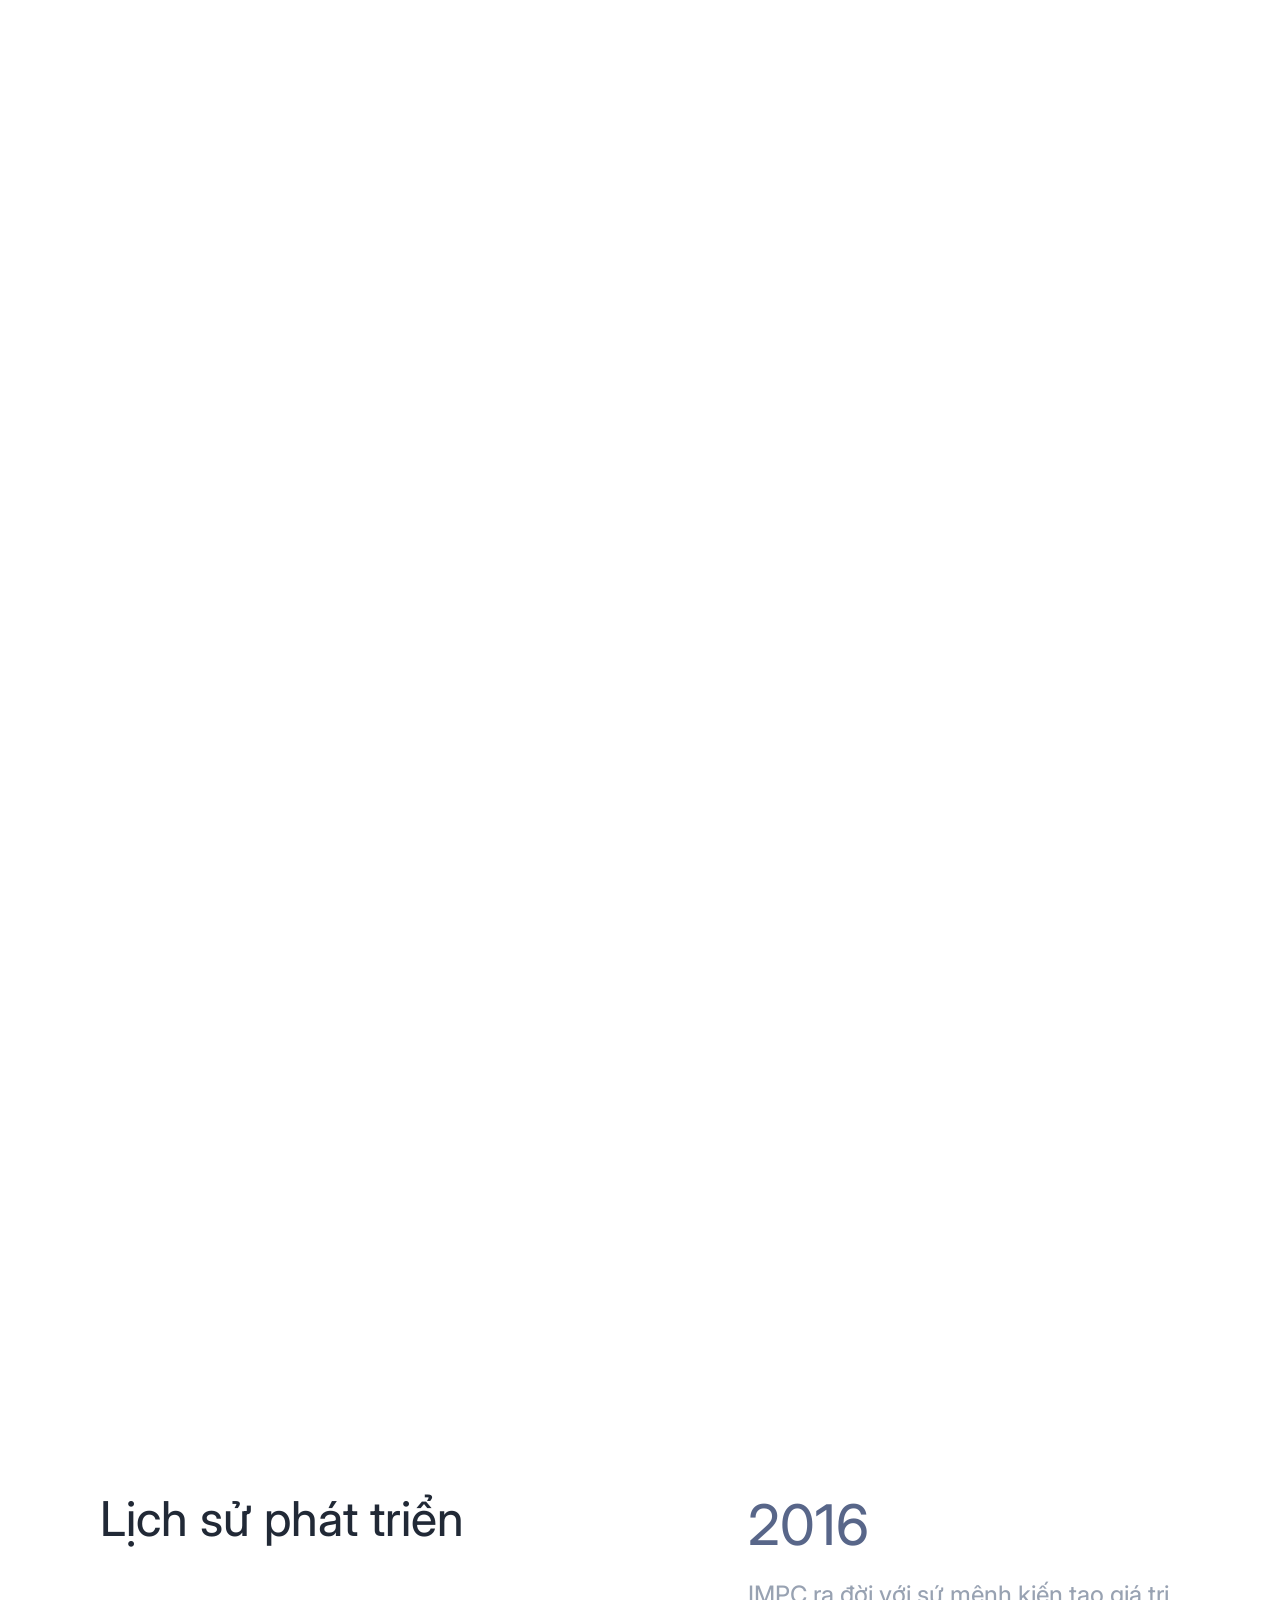
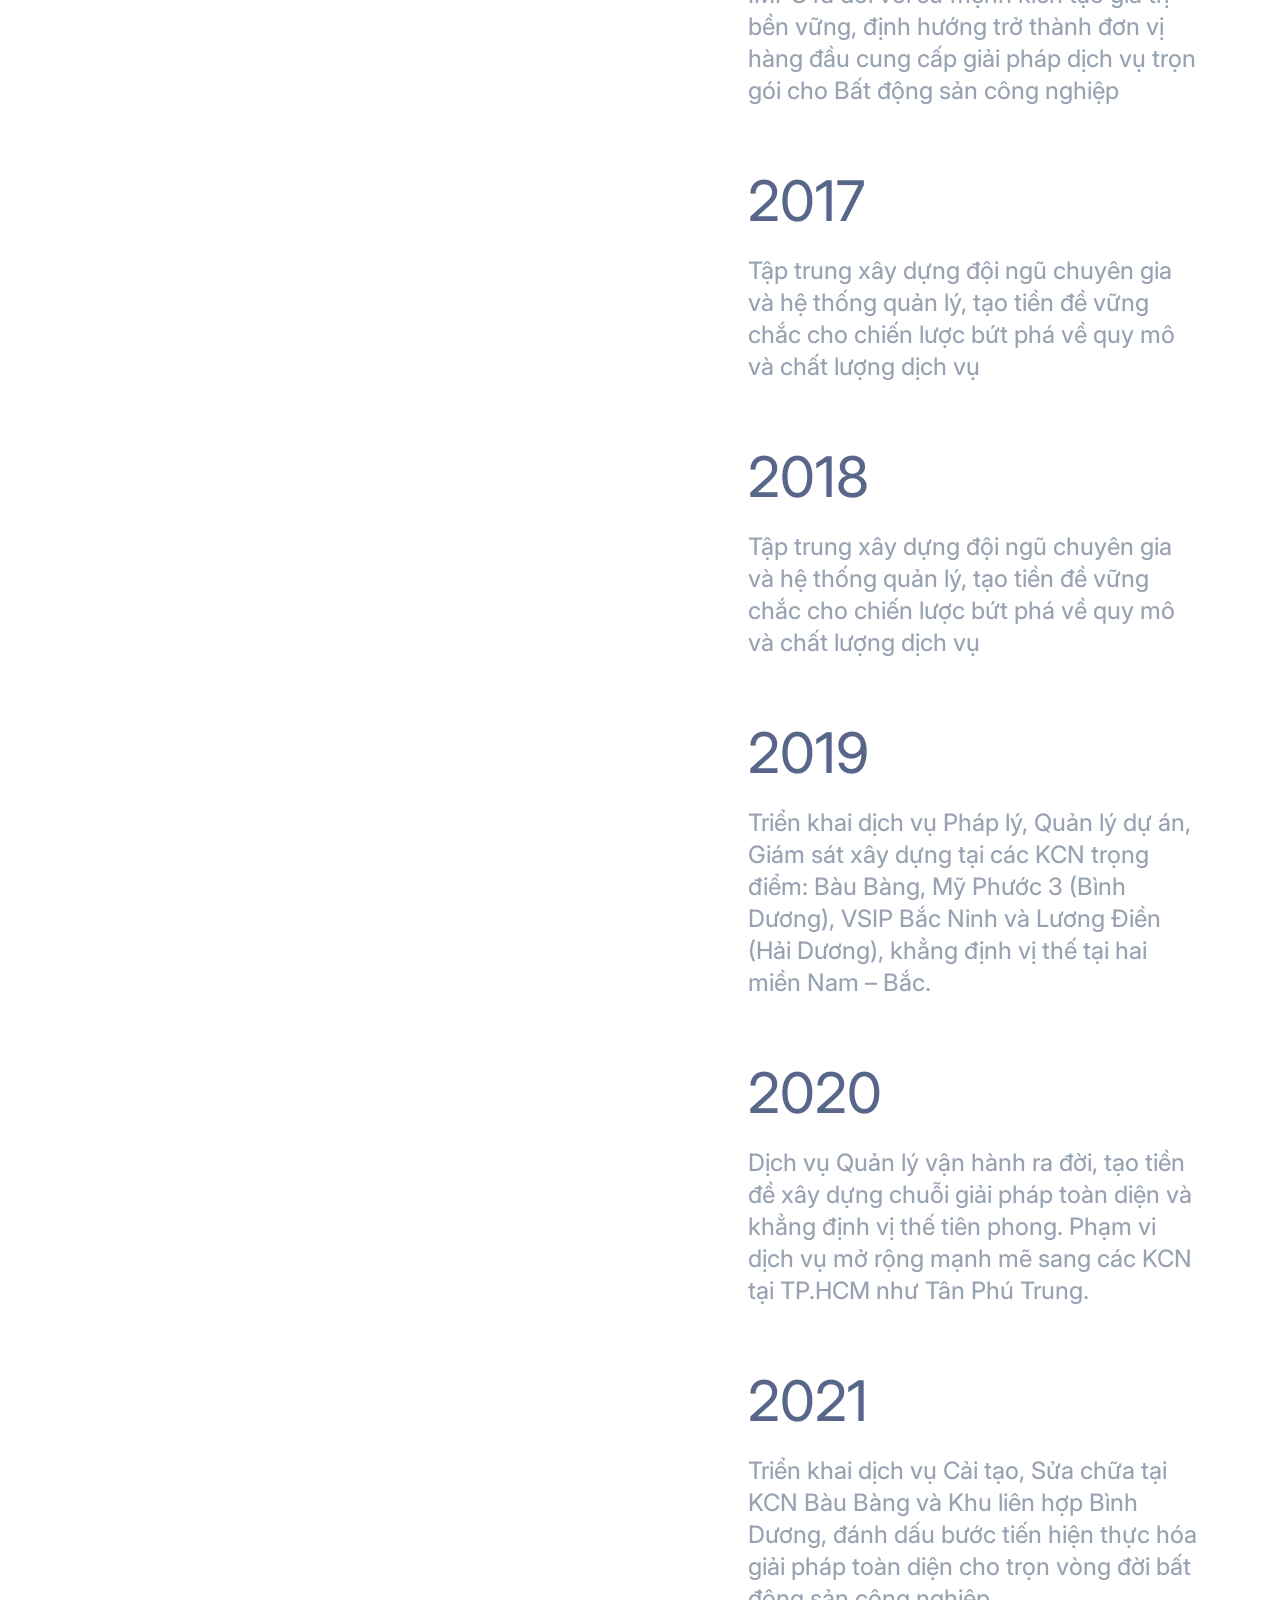
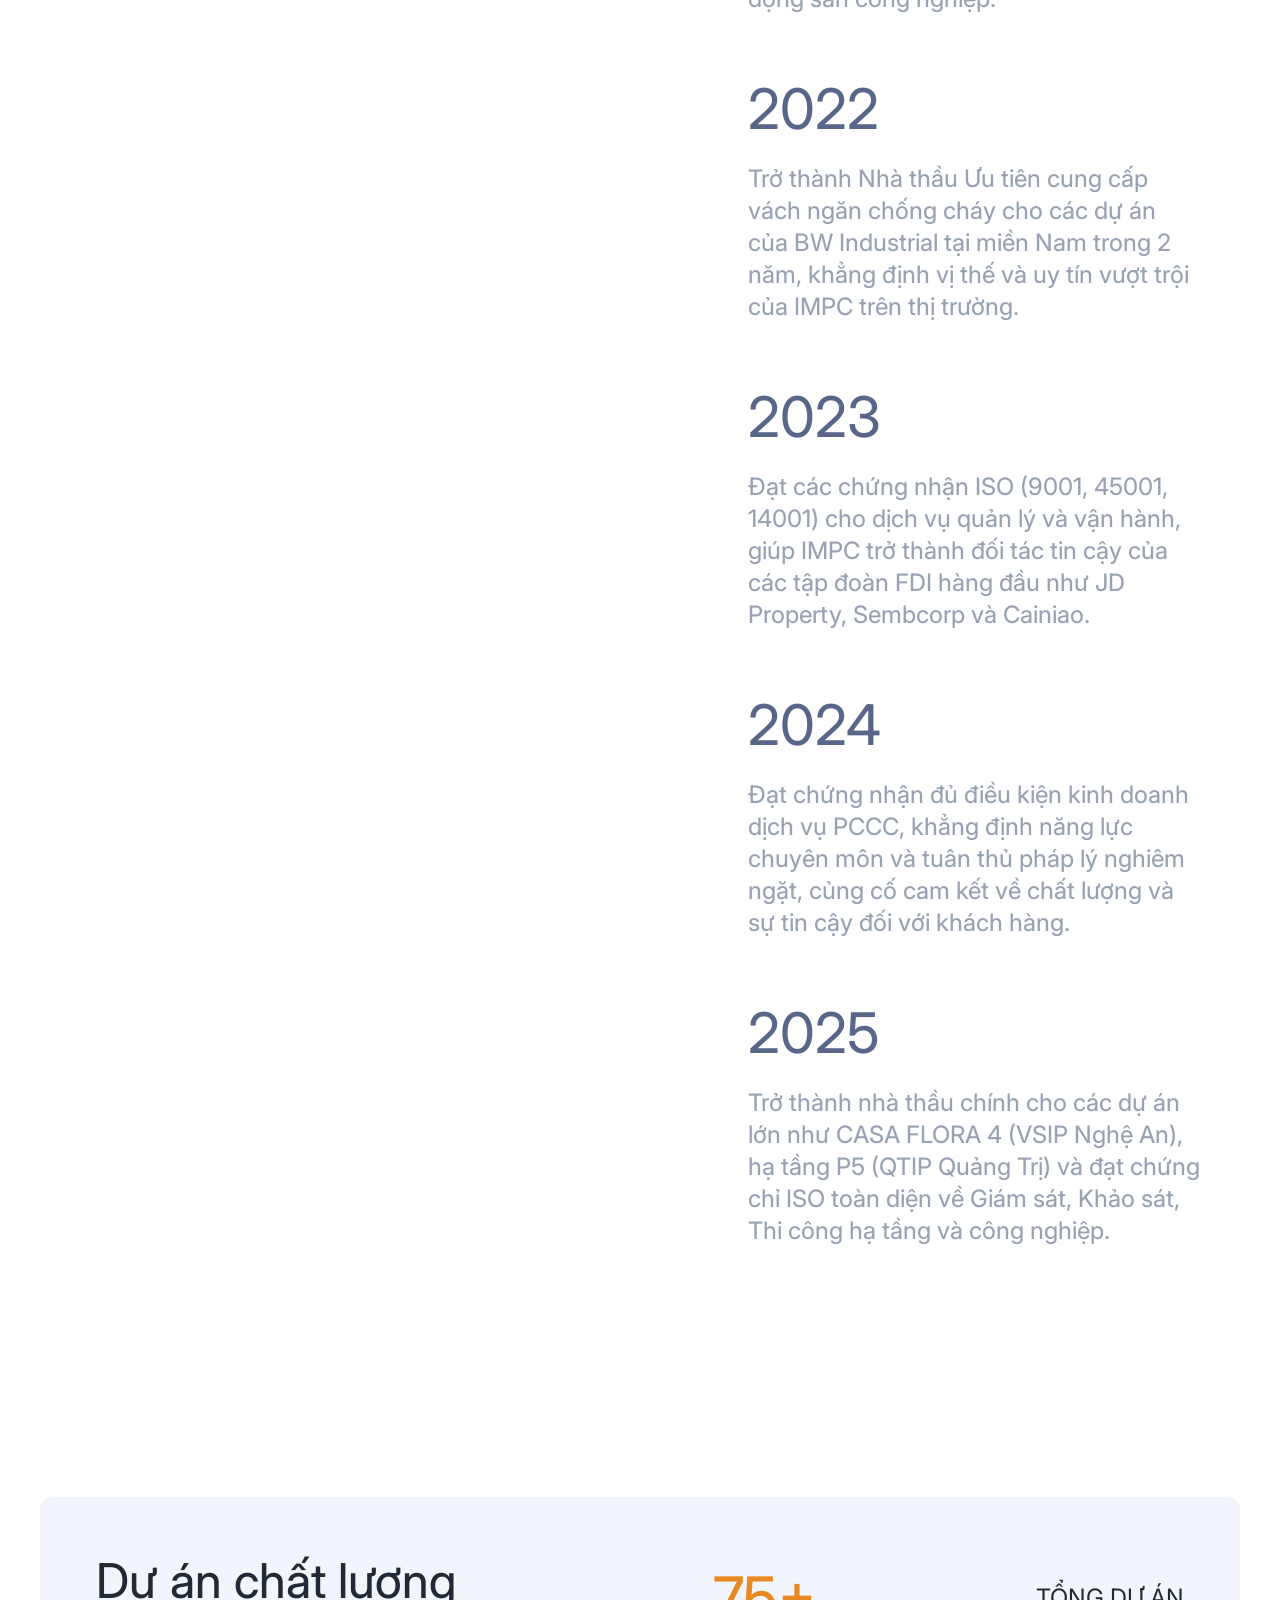
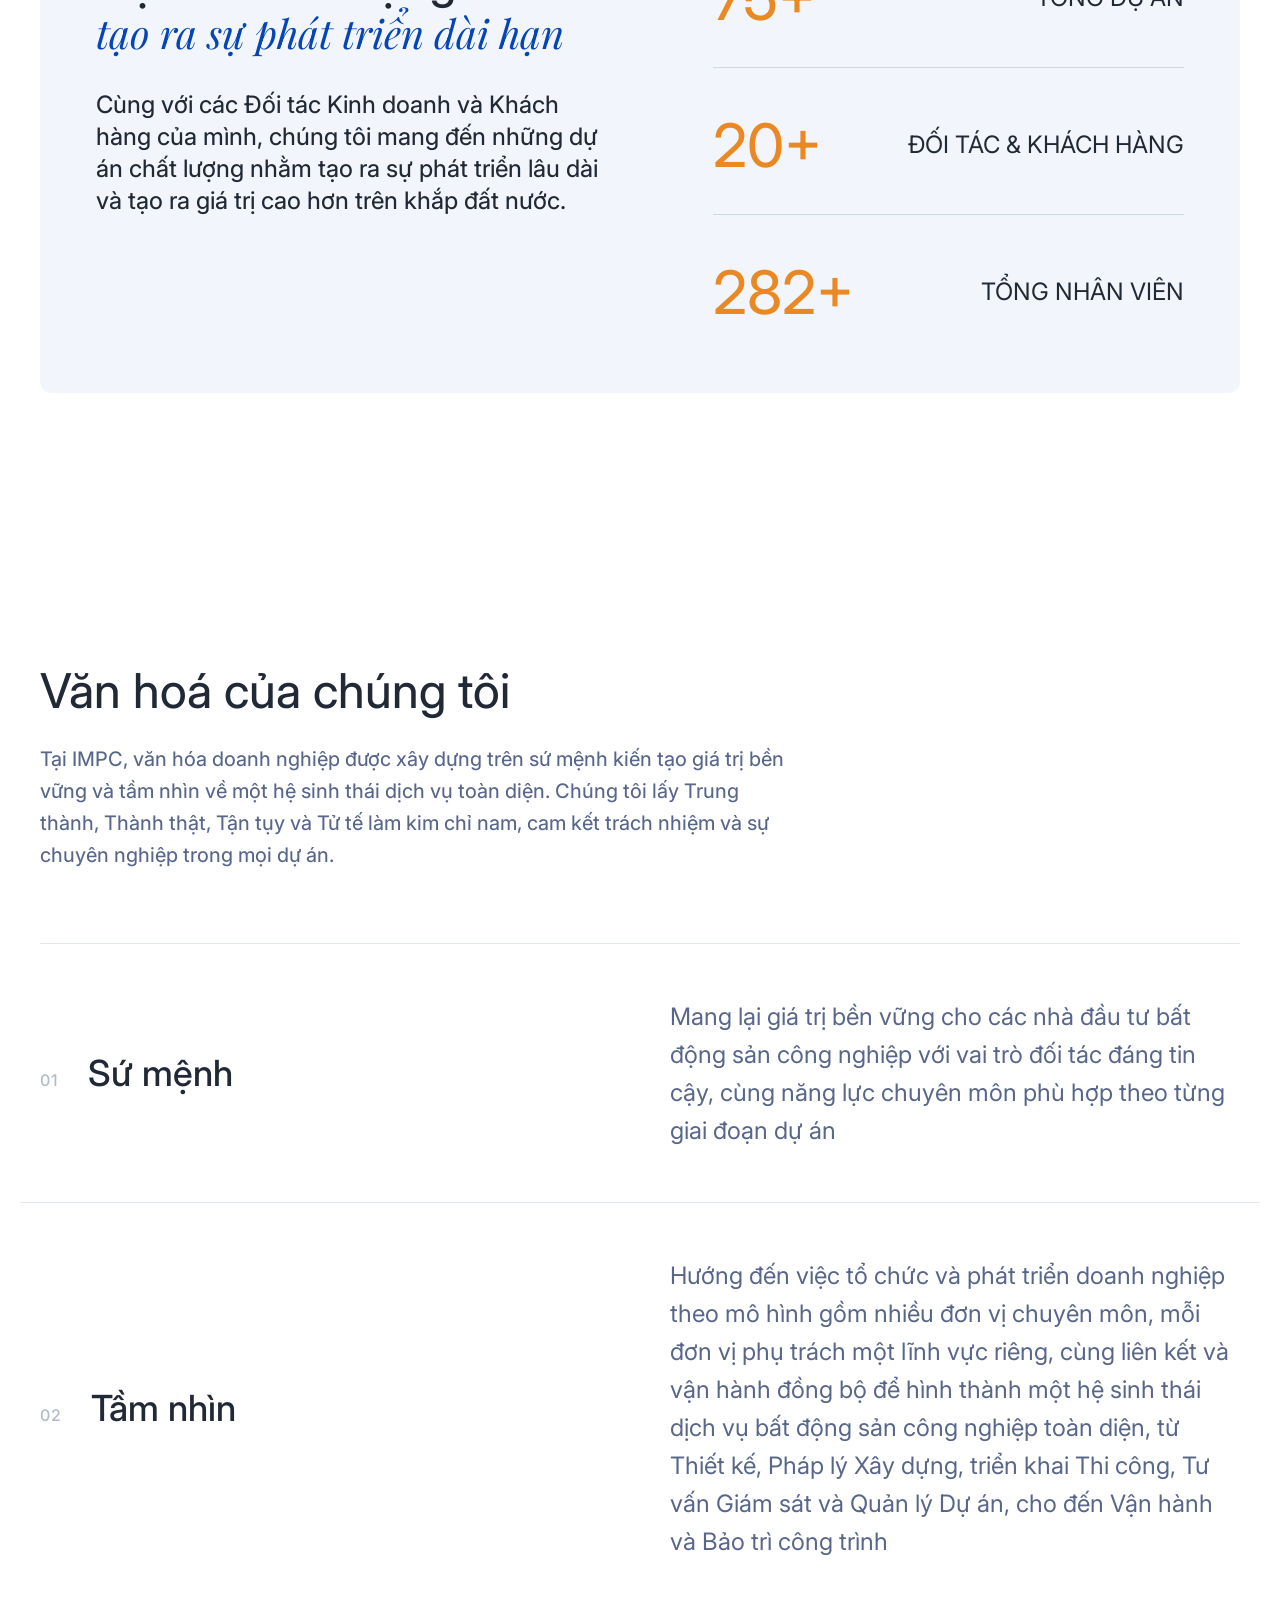
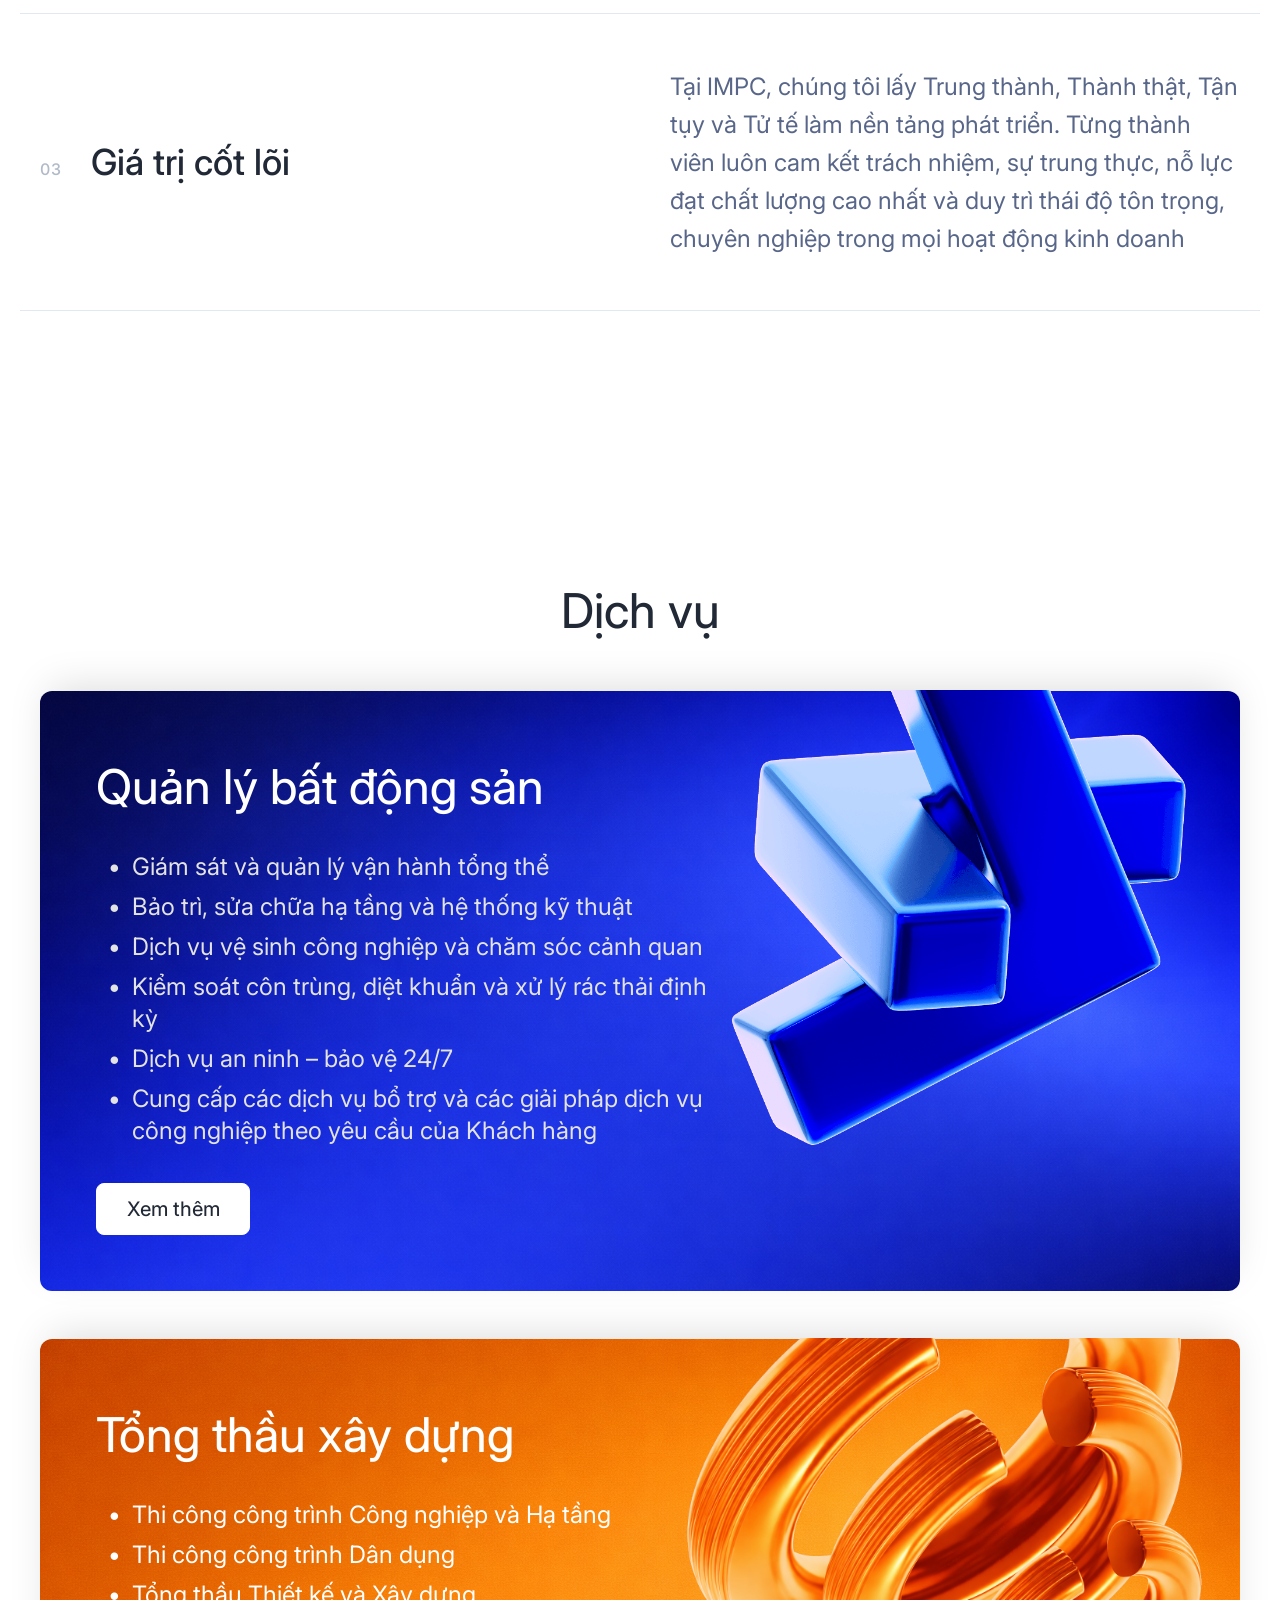
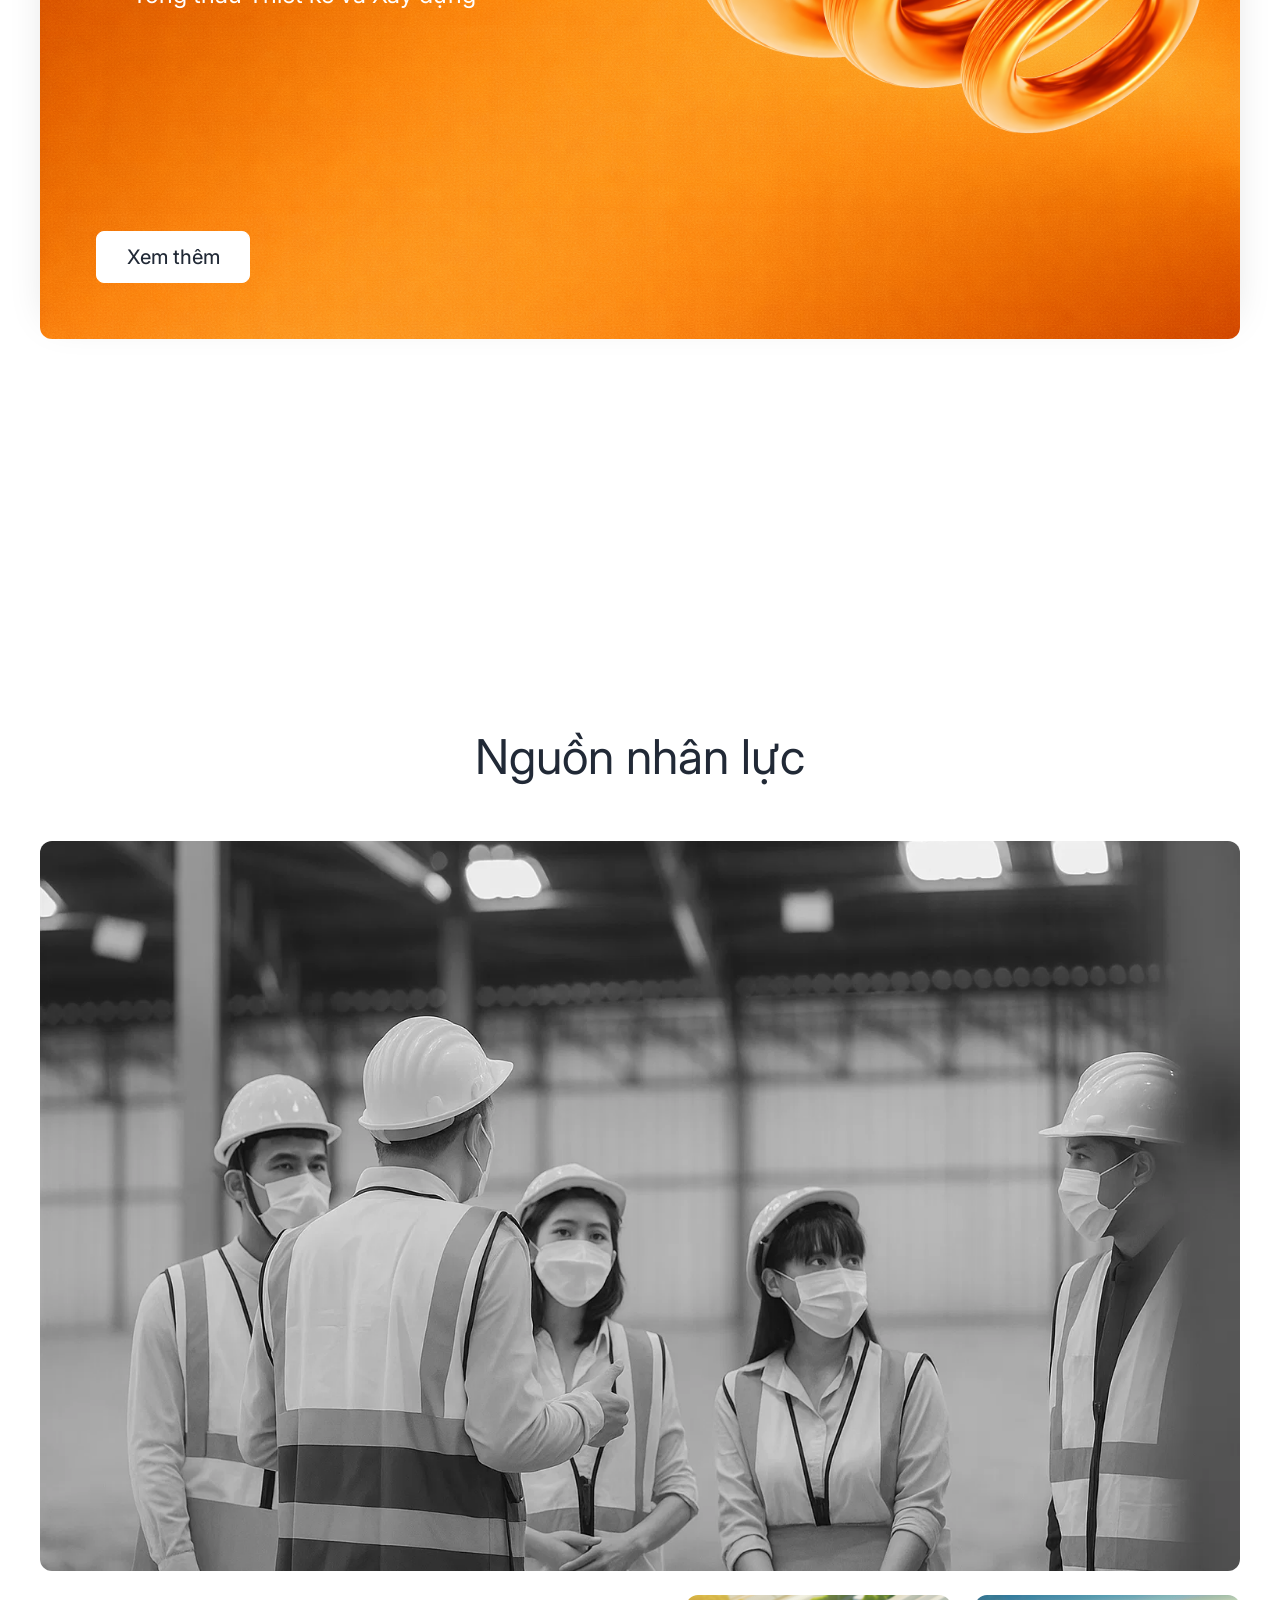
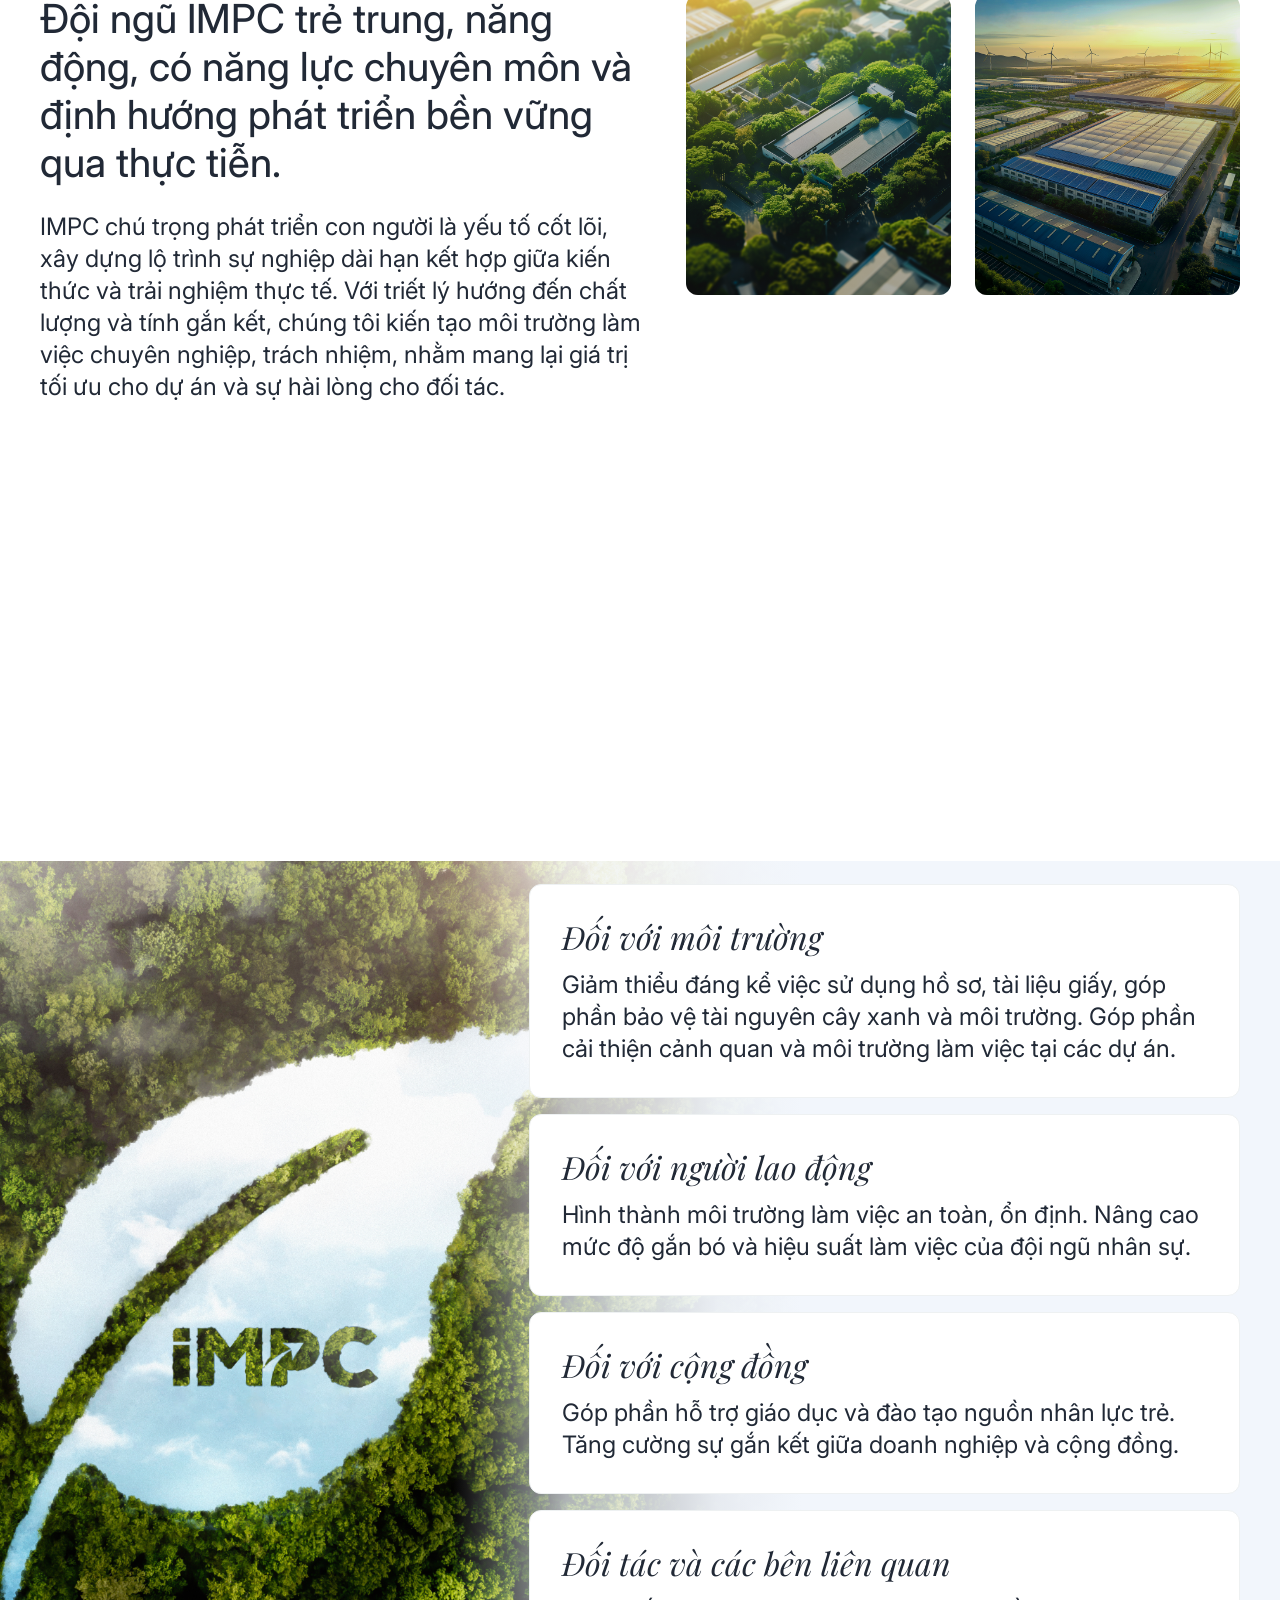
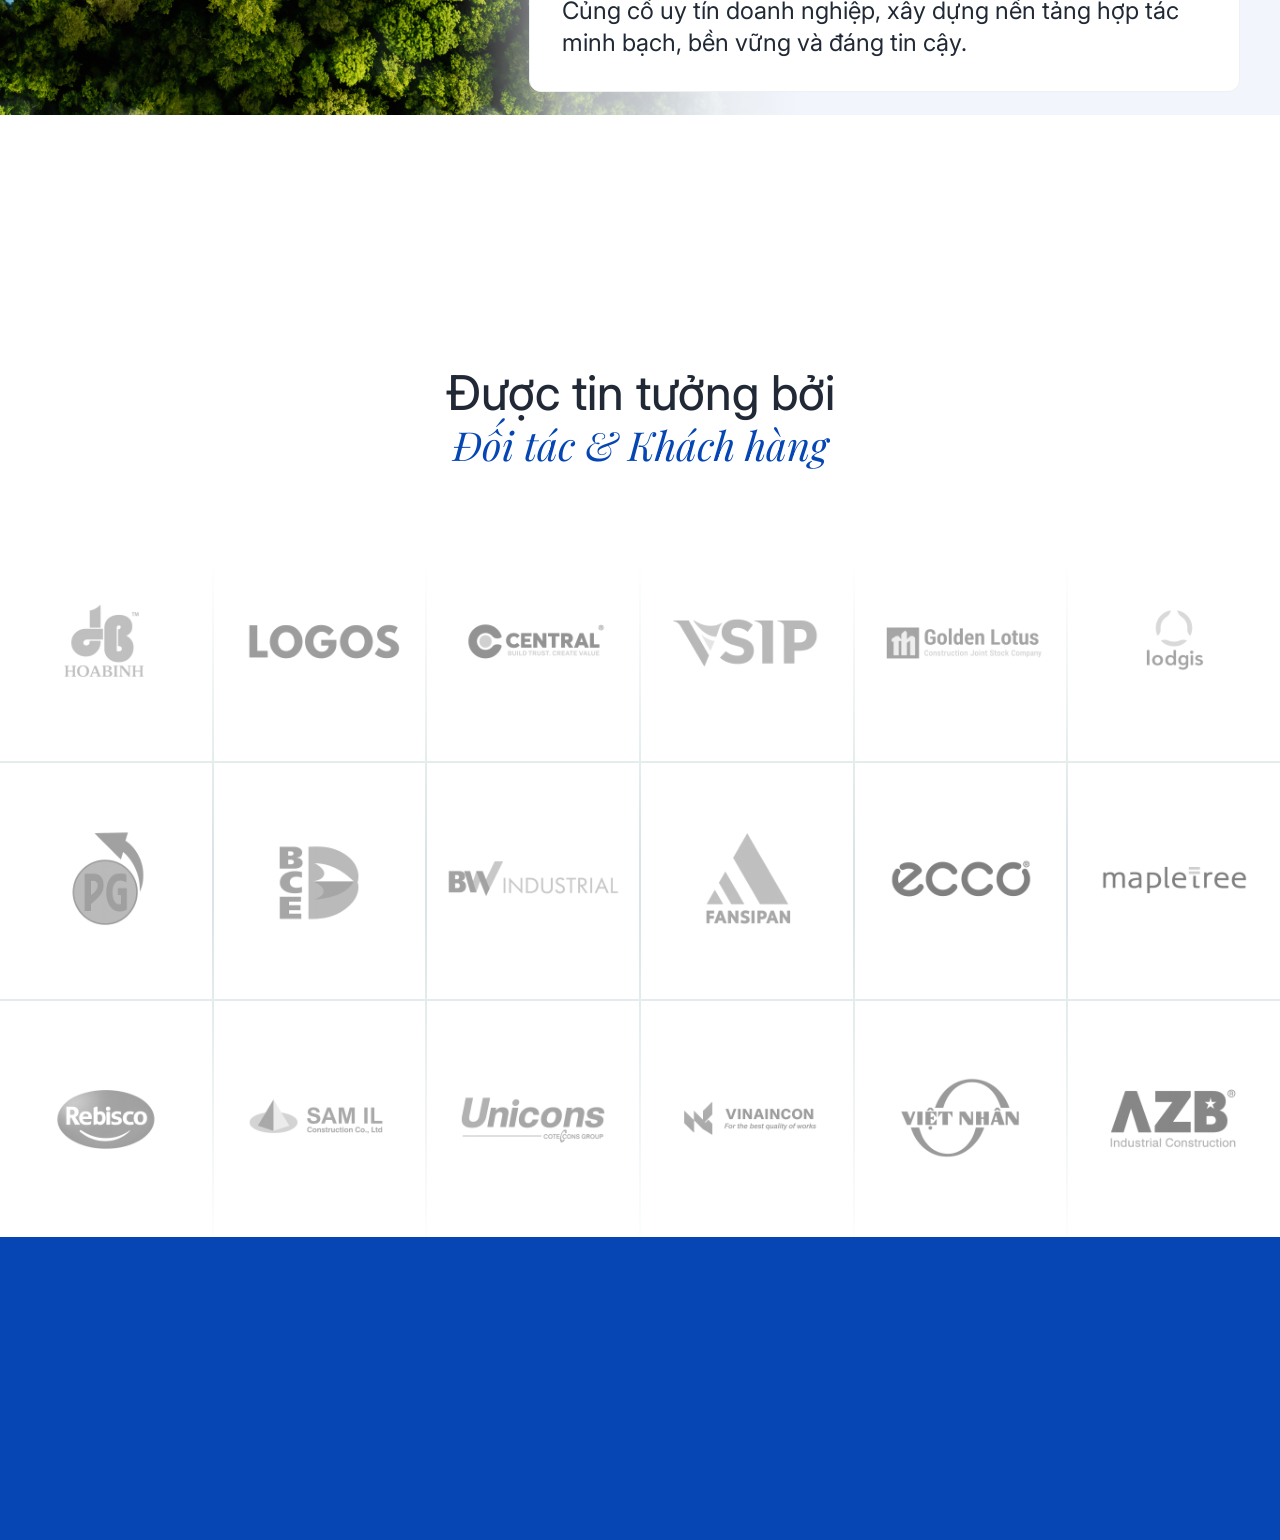
==== commit 40bdeb89: "fix: add cache-busting version params to main.js and style.css" ====
--- a/index.html
+++ b/index.html
@@ -9,7 +9,7 @@
     <link rel="preconnect" href="https://fonts.googleapis.com">
     <link rel="preconnect" href="https://fonts.gstatic.com" crossorigin>
     <link href="https://fonts.googleapis.com/css2?family=Inter:ital,opsz,wght@0,14..32,100..900;1,14..32,100..900&family=Playfair+Display:ital,wght@0,400..900;1,400..900&display=swap" rel="stylesheet">
-    <link rel="stylesheet" href="./style.css?v=2">
+    <link rel="stylesheet" href="./style.css?v=3">
     <script src="./locales/lang-data.js"></script>
     <script src="./i18n.js"></script>
 </head>
@@ -399,6 +399,6 @@
 
     <script src="header.js"></script>
     <script src="./footer.js"></script>
-    <script src="./main.js"></script>
+    <script src="./main.js?v=2"></script>
 </body>
 </html>
--- a/style.css
+++ b/style.css
@@ -681,8 +681,8 @@
 }
 
 .story-line {
-    color: var(--text-tertiary, #98A2B2);
-    transition: color 0.6s cubic-bezier(0.16, 1, 0.3, 1);
+    color: var(--text-tertiary, #c8cfda);
+    transition: color 0.15s ease;
     margin-bottom: 0px;
 }
 
@@ -1981,9 +1981,13 @@
     .quote-text {
         width: 100%;
         padding: 80px 16px;
-        font-size: 32px;
-        line-height: 46px;
+        font-size: 20px;
+        line-height: 32px;
         text-align: center;
+    }
+
+    .story-line {
+        display: inline;
     }
 
     /* History / Timeline Section (Section 3) */
@@ -2057,52 +2061,25 @@
         line-height: 24px;
     }
 
-    .culture-grid {
-        display: flex;
-        flex-direction: column;
-        gap: 150px;
-        padding: 0 16px;
-    }
-
-    .culture-item,
-    .culture-item.right,
-    .culture-item.left {
-        width: 100%;
-        margin-top: 0;
-        z-index: 2;
-    }
-
-    .culture-item-content,
-    .culture-item.left .culture-item-content,
-    .culture-item.right .culture-item-content {
-        text-align: left;
-        width: 100%;
-        margin: 0;
-        padding: 0;
-    }
-
-    .culture-item-title {
+    .culture-row {
+        grid-template-columns: 1fr;
+        gap: 16px;
+        padding: 32px 16px;
+    }
+
+    .culture-row-left {
+        gap: 16px;
+    }
+
+    .culture-row-title {
         font-size: 24px;
         line-height: 32px;
-        color: var(--color-warning);
-        margin-bottom: 8px;
-    }
-
-    .culture-item-desc {
+    }
+
+    .culture-row-desc {
         font-size: 16px;
         line-height: 24px;
-    }
-
-    .culture-star-track {
-        z-index: 0;
-    }
-
-    .culture-sticky-star {
-        display: flex;
-    }
-
-    .culture-sticky-star img {
-        width: 191px;
+        padding-top: 0;
     }
 
     /* Services Section (Section 6) */
@@ -2191,4 +2168,130 @@
     .contact-text {
         max-width: 100%;
     }
+
+    /* People Section (Section 7) */
+    .people-section {
+        padding: 60px 0;
+        gap: 40px;
+    }
+
+    .people-content {
+        gap: 32px;
+    }
+
+    .people-hero-img {
+        height: auto;
+        min-height: 250px;
+        max-height: 300px;
+        border-radius: 12px;
+    }
+
+    .people-bottom {
+        flex-direction: column;
+        gap: 24px;
+        align-items: flex-start;
+    }
+
+    .people-text {
+        gap: 16px;
+    }
+
+    .people-heading {
+        font-size: 24px;
+        line-height: 32px;
+    }
+
+    .people-desc {
+        font-size: 16px;
+        line-height: 24px;
+    }
+
+    .people-images {
+        flex-direction: column;
+        gap: 16px;
+        width: 100%;
+    }
+
+    /* CSR Section (Section 8) */
+    .csr-section {
+        padding: 60px 0;
+        gap: 40px;
+    }
+
+    .csr-header {
+        gap: 24px;
+    }
+
+    .csr-title {
+        font-size: 32px;
+        line-height: 40px;
+    }
+
+    .csr-container {
+        height: auto;
+        display: flex;
+        flex-direction: column;
+    }
+
+    .csr-image-wrapper {
+        position: relative;
+        right: auto;
+        width: 100%;
+        height: 300px;
+    }
+
+    .csr-hero-image {
+        position: static;
+        width: 100%;
+        height: 100%;
+    }
+
+    .csr-gradient-overlay {
+        display: none;
+    }
+
+    .csr-cards {
+        position: relative;
+        right: auto;
+        top: auto;
+        transform: none;
+        width: 100%;
+        padding: 32px 16px;
+        gap: 16px;
+    }
+
+    .csr-card {
+        padding: 24px;
+        gap: 8px;
+    }
+
+    .csr-card-title {
+        font-size: 24px;
+        line-height: 32px;
+    }
+
+    .csr-card-desc {
+        font-size: 16px;
+        line-height: 24px;
+    }
+
+    /* Partners Section (Section 9) */
+    .partners-section {
+        padding: 80px 0 0 0;
+        gap: 32px;
+    }
+
+    .partners-header {
+        padding: 0 16px;
+    }
+
+    .partners-title {
+        font-size: 32px;
+        line-height: 40px;
+    }
+
+    .partners-subtitle {
+        font-size: 24px;
+        line-height: 32px;
+    }
 }
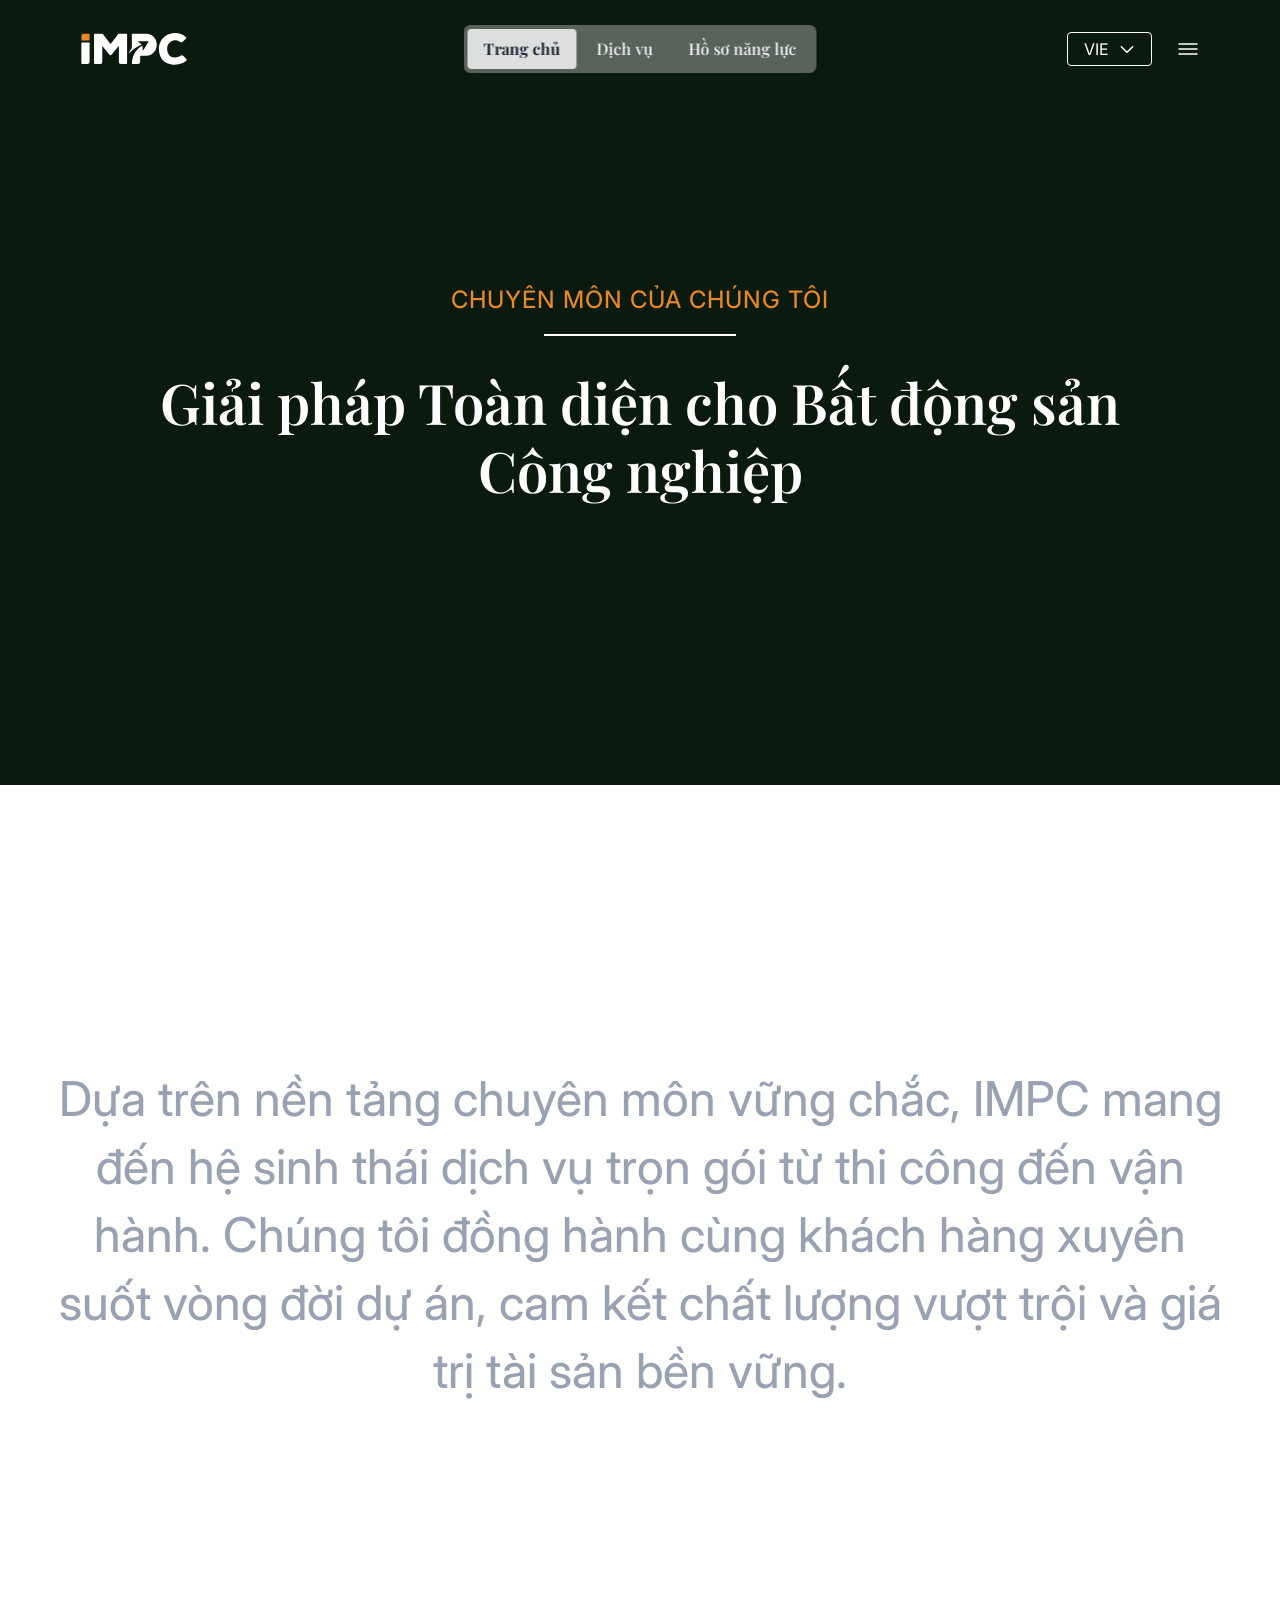
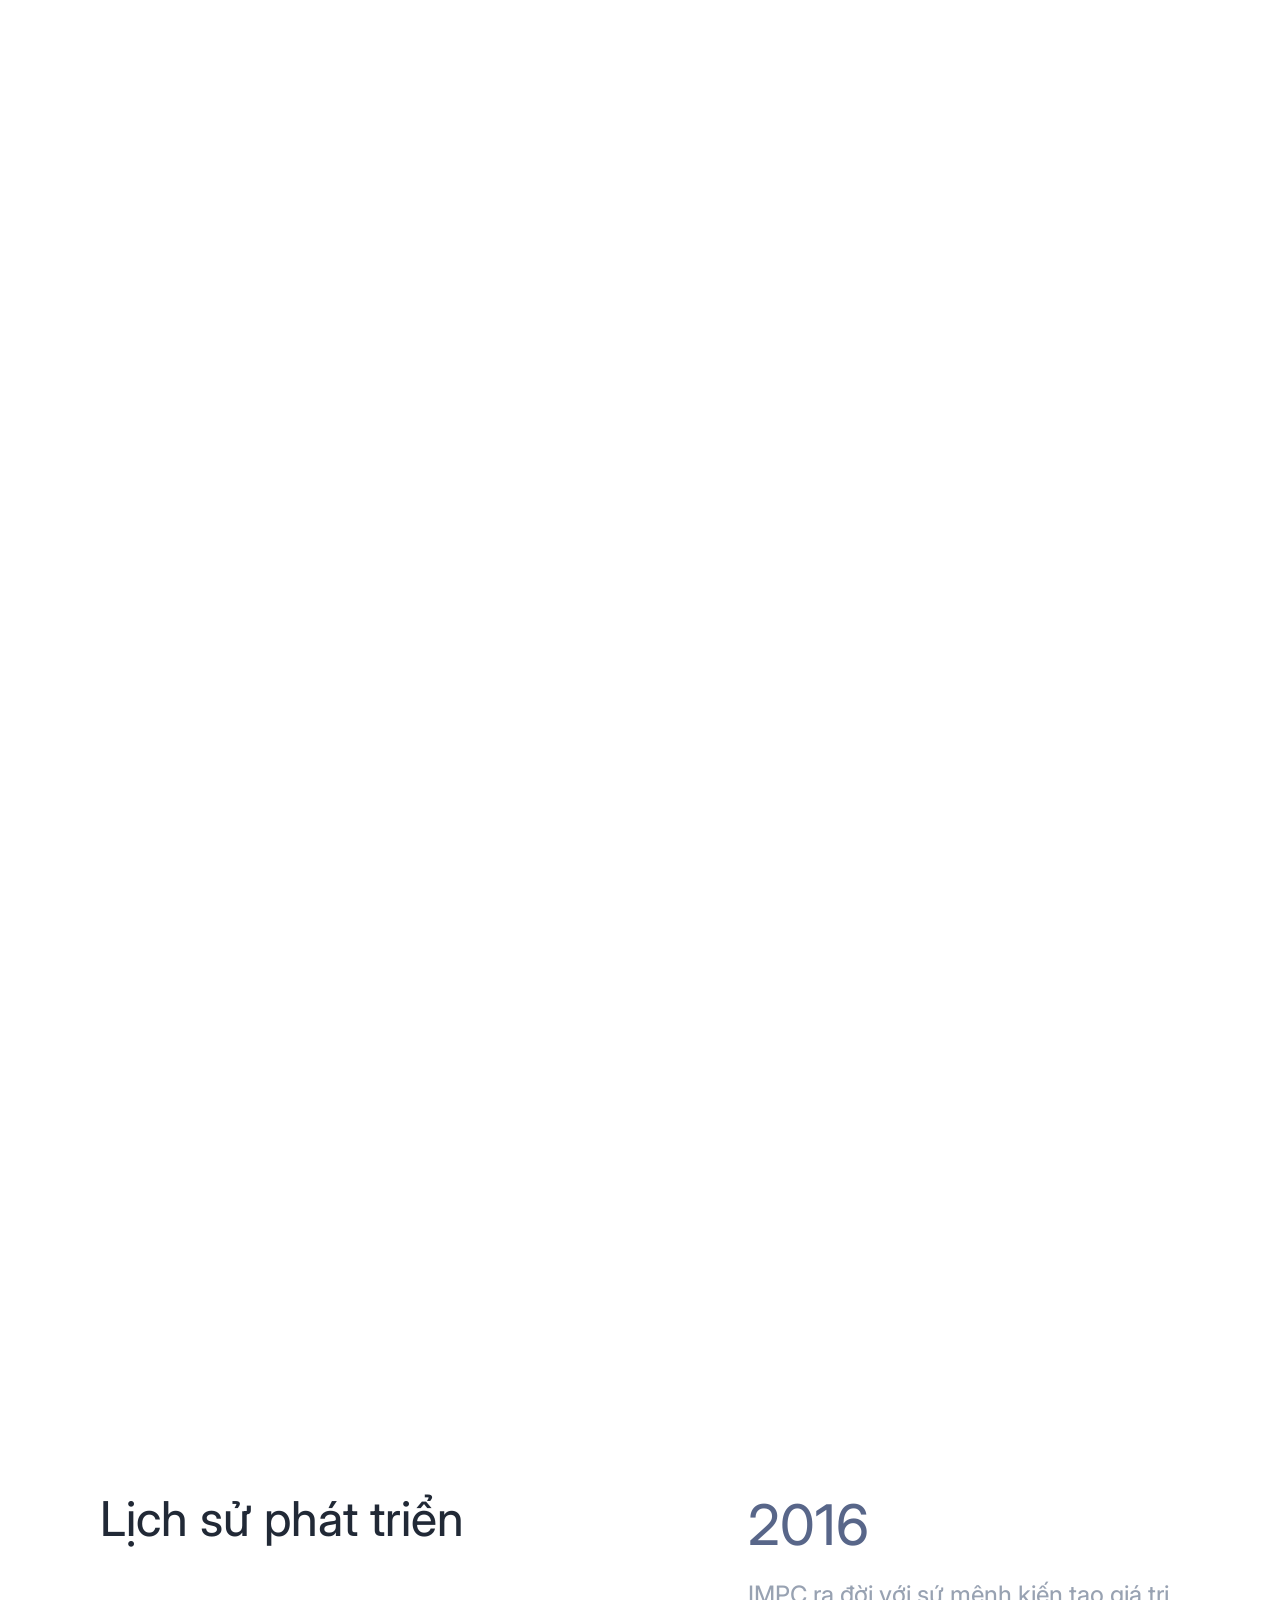
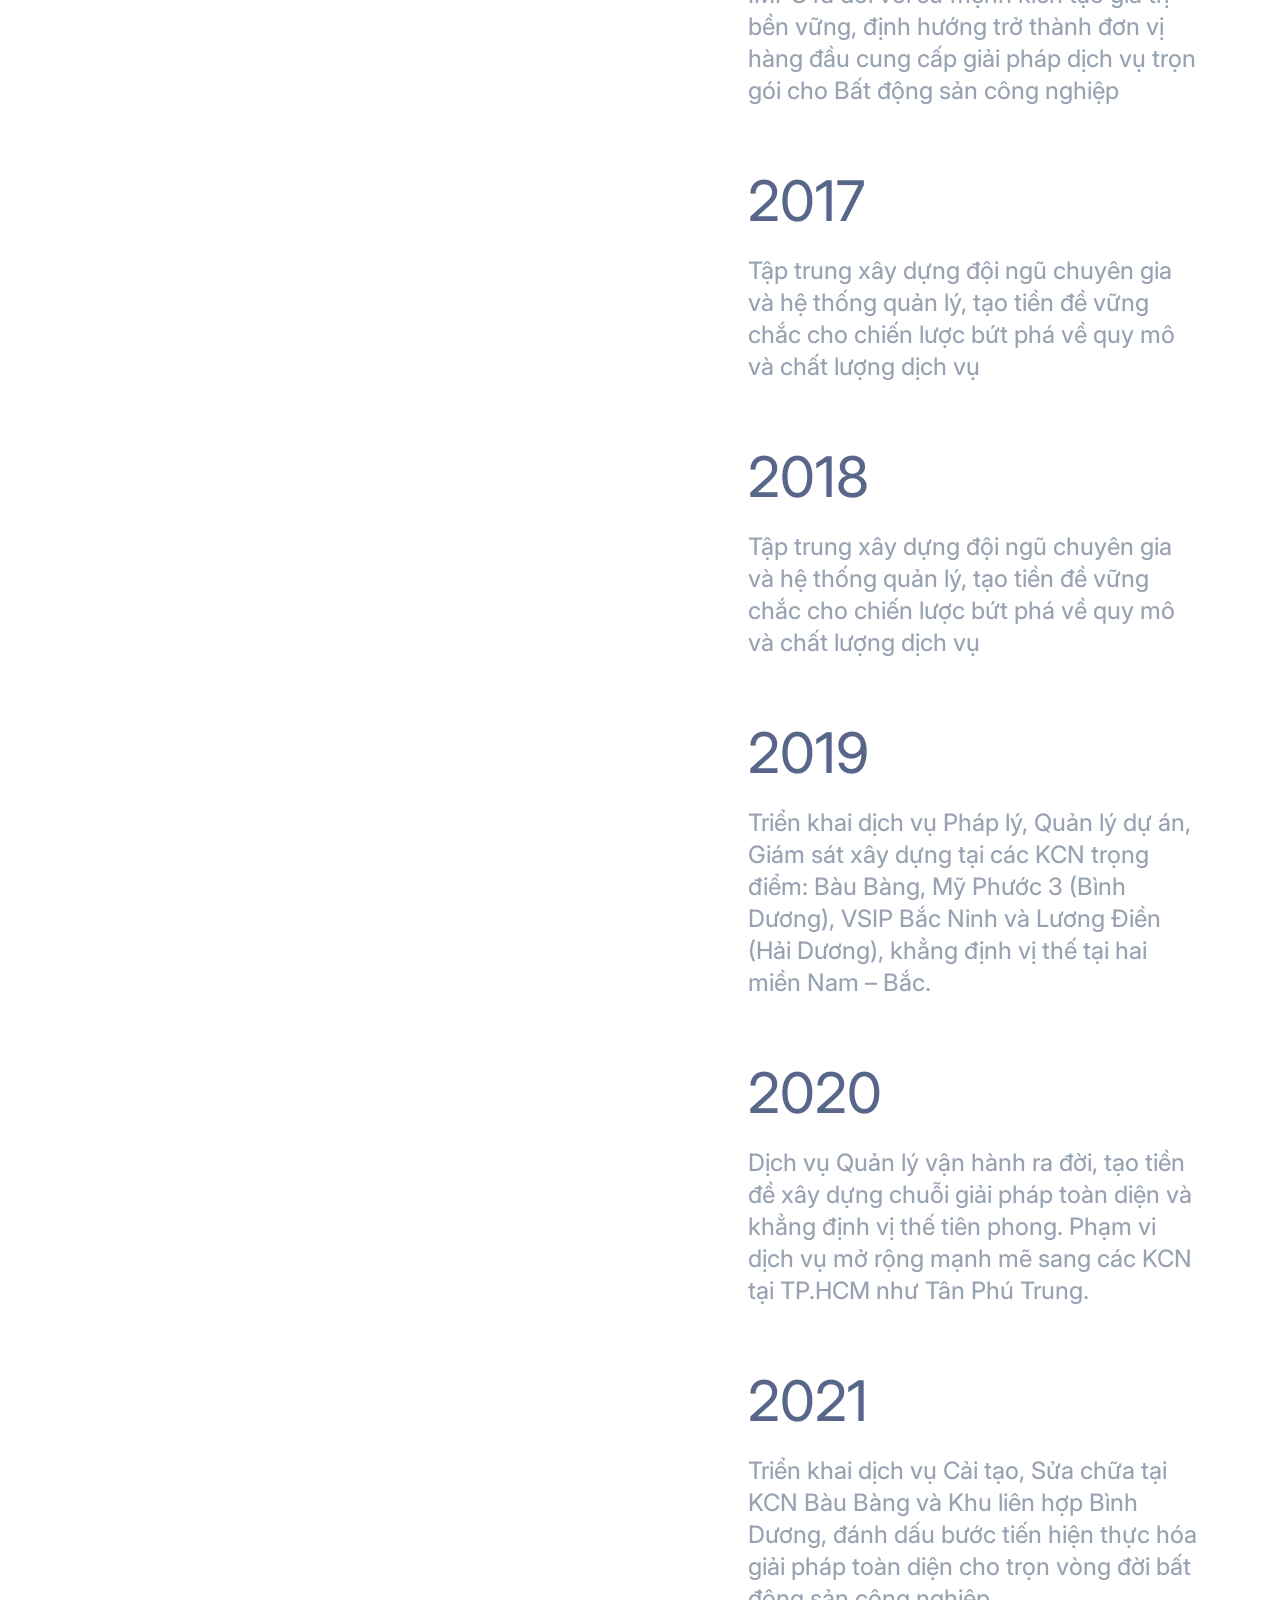
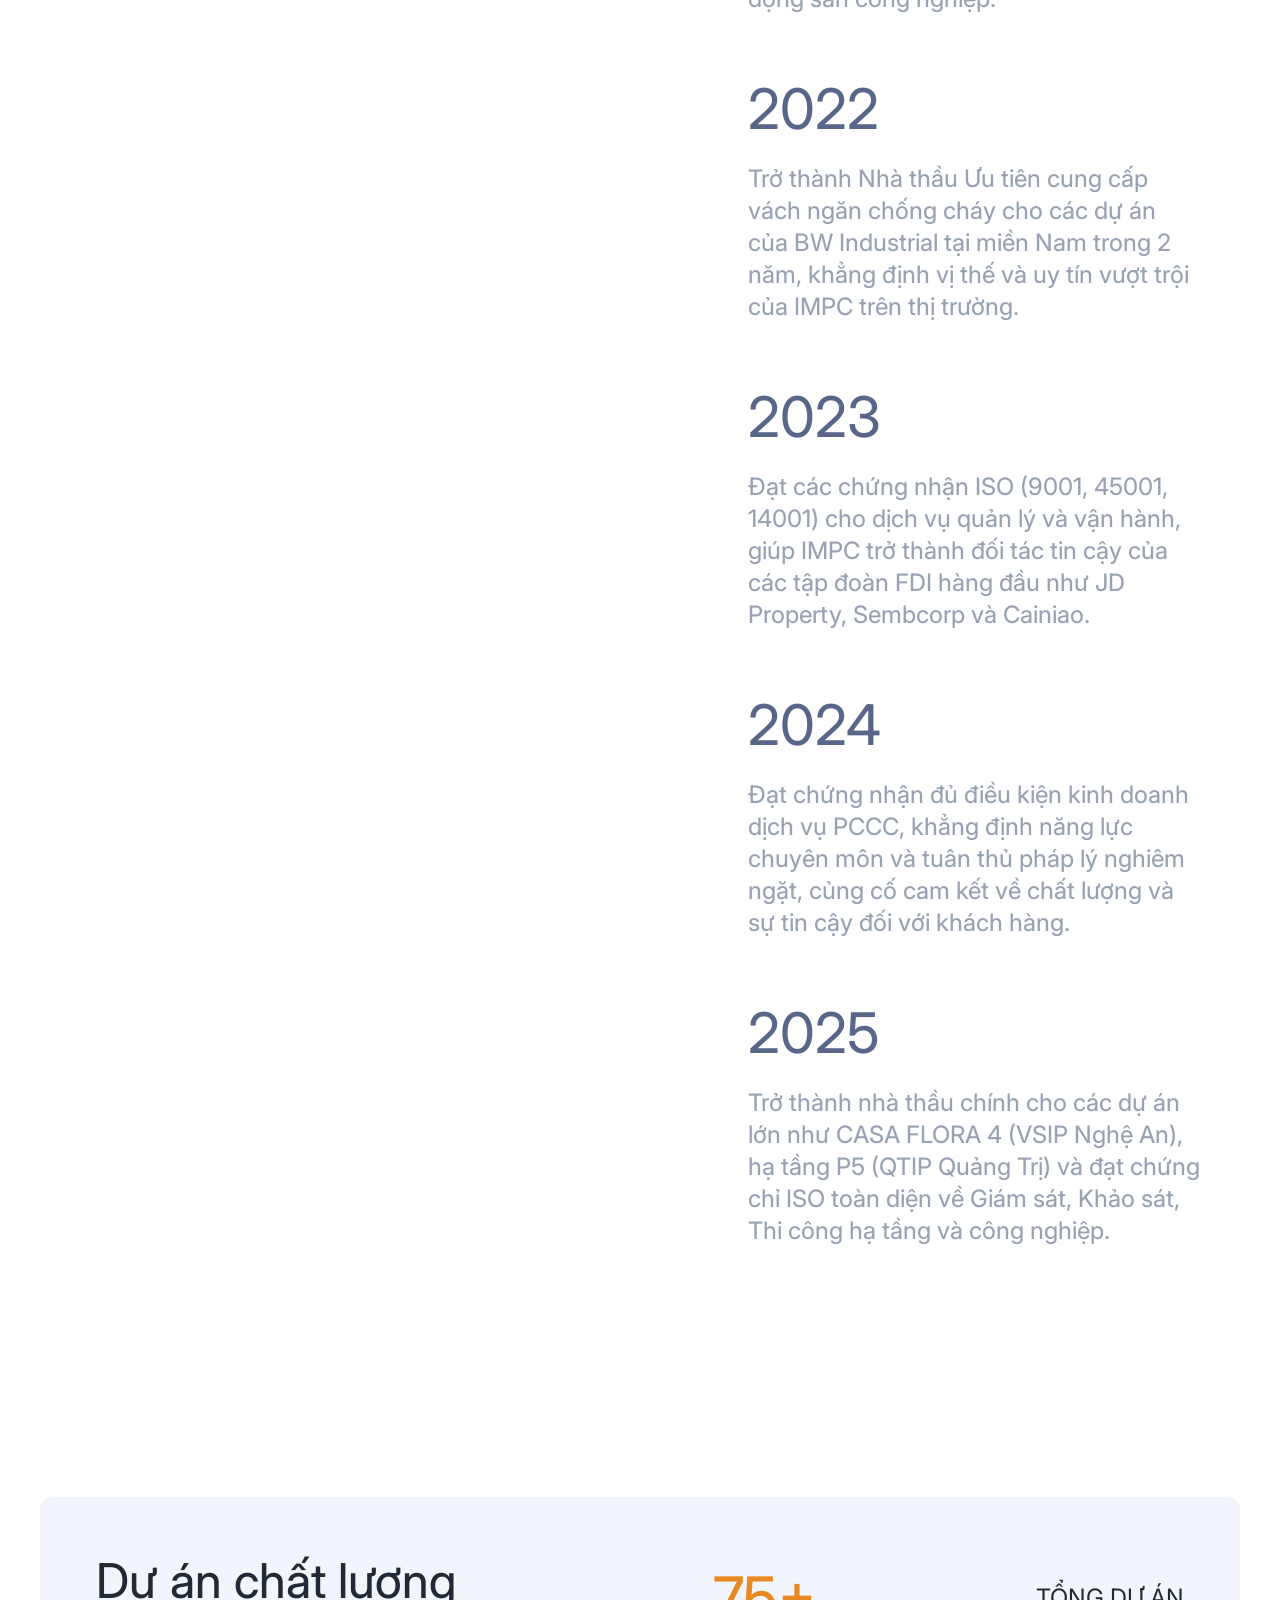
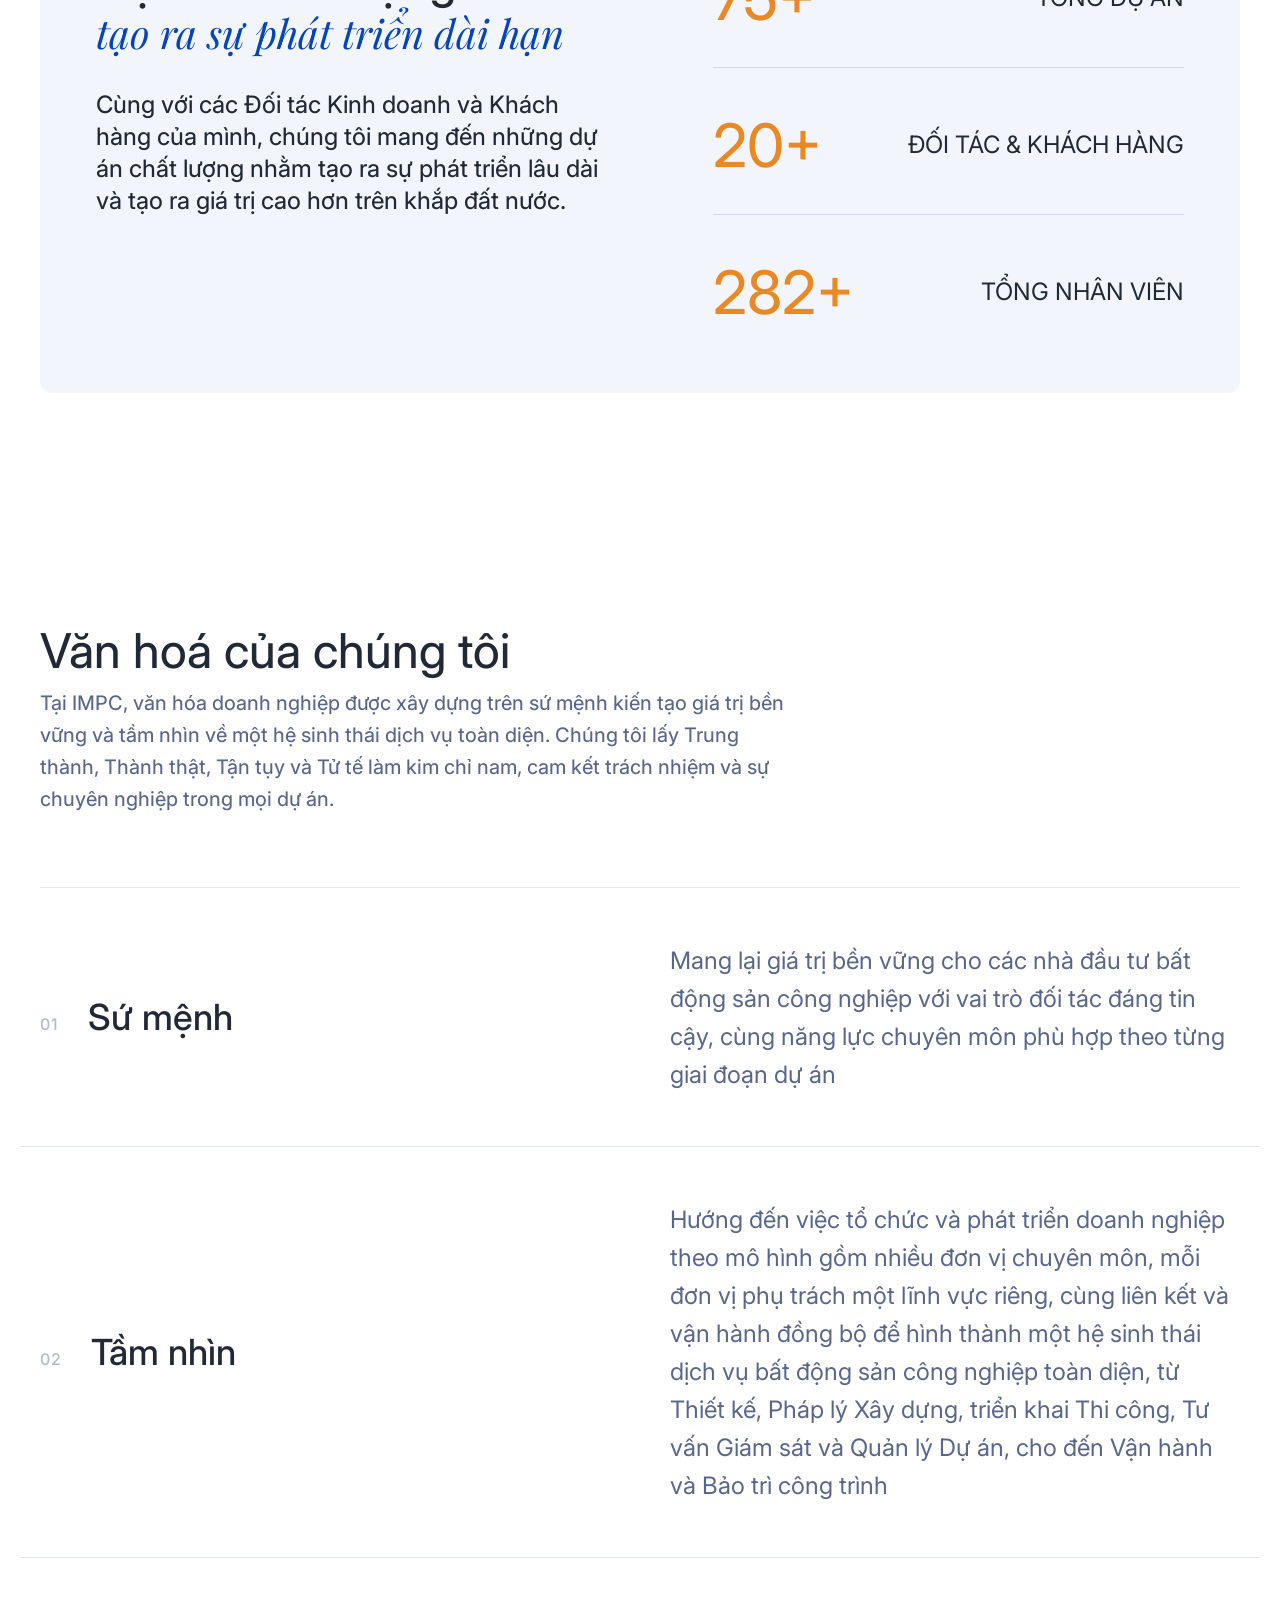
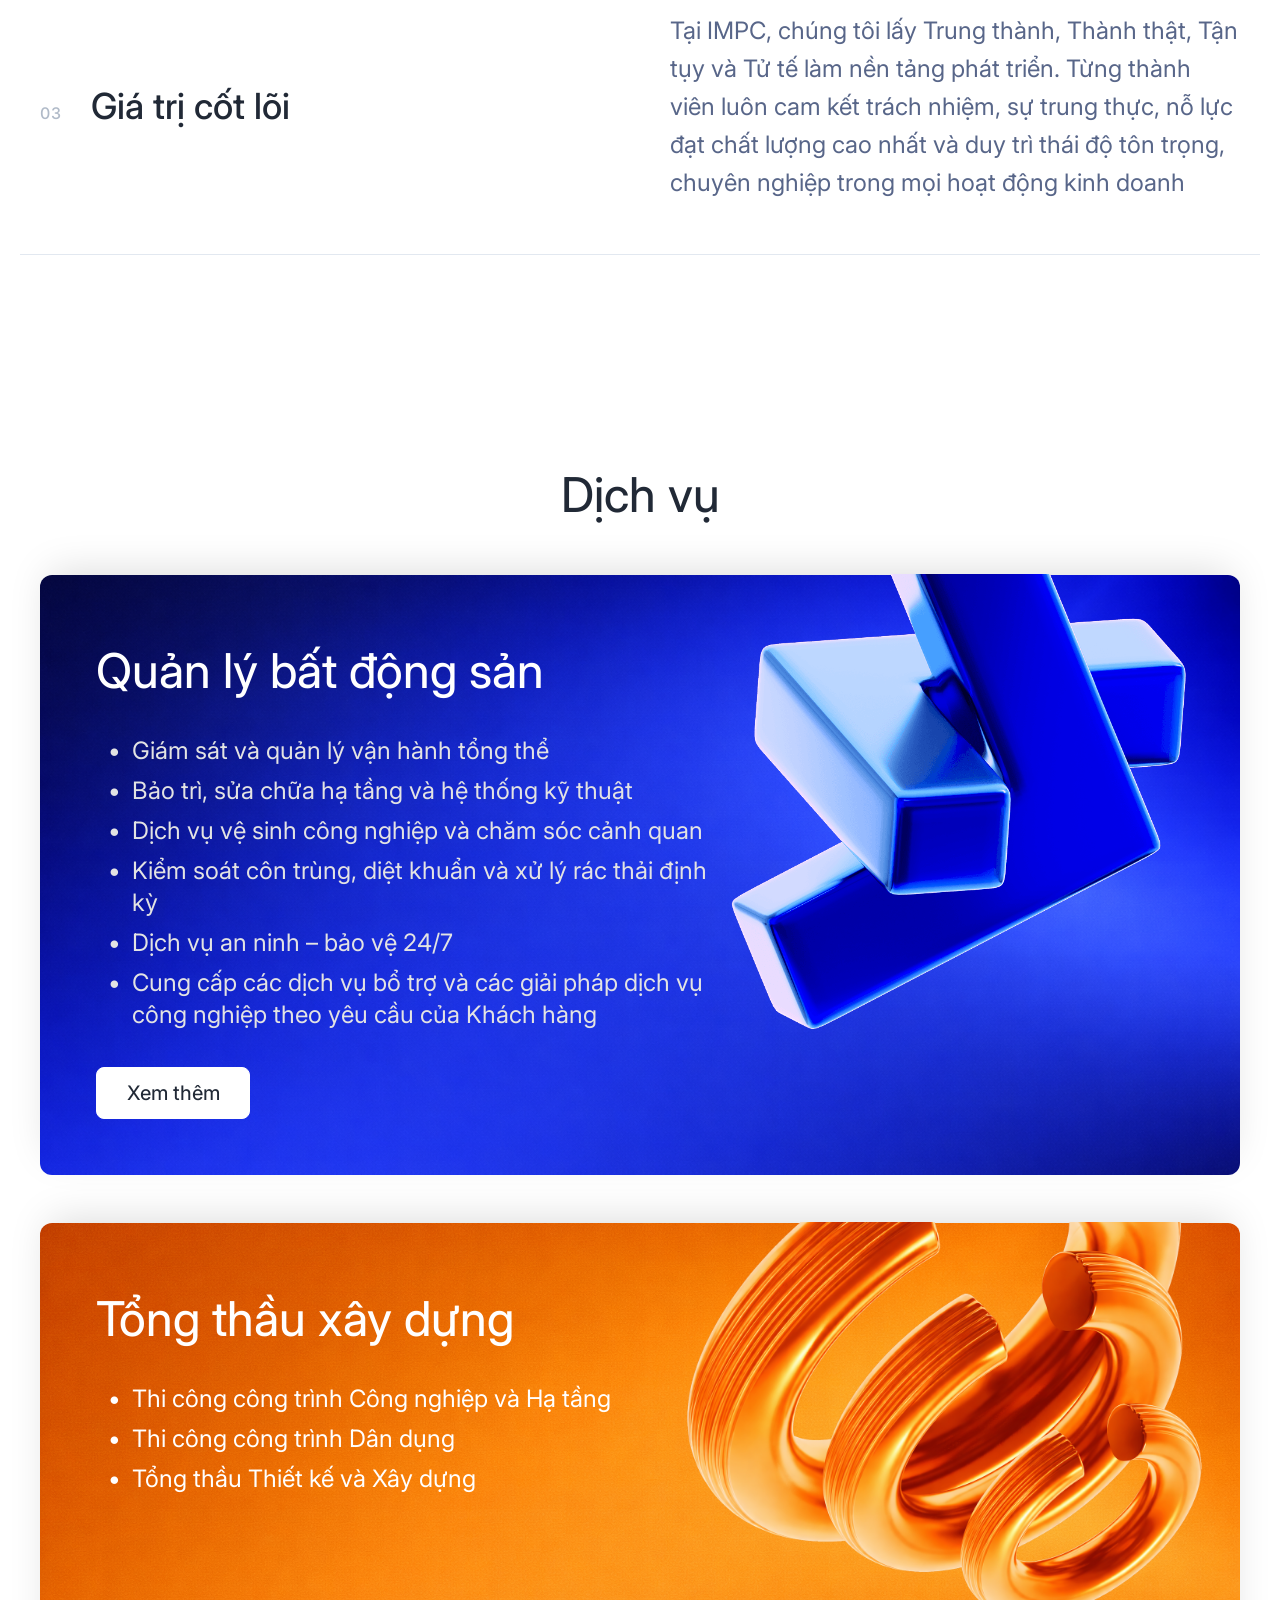
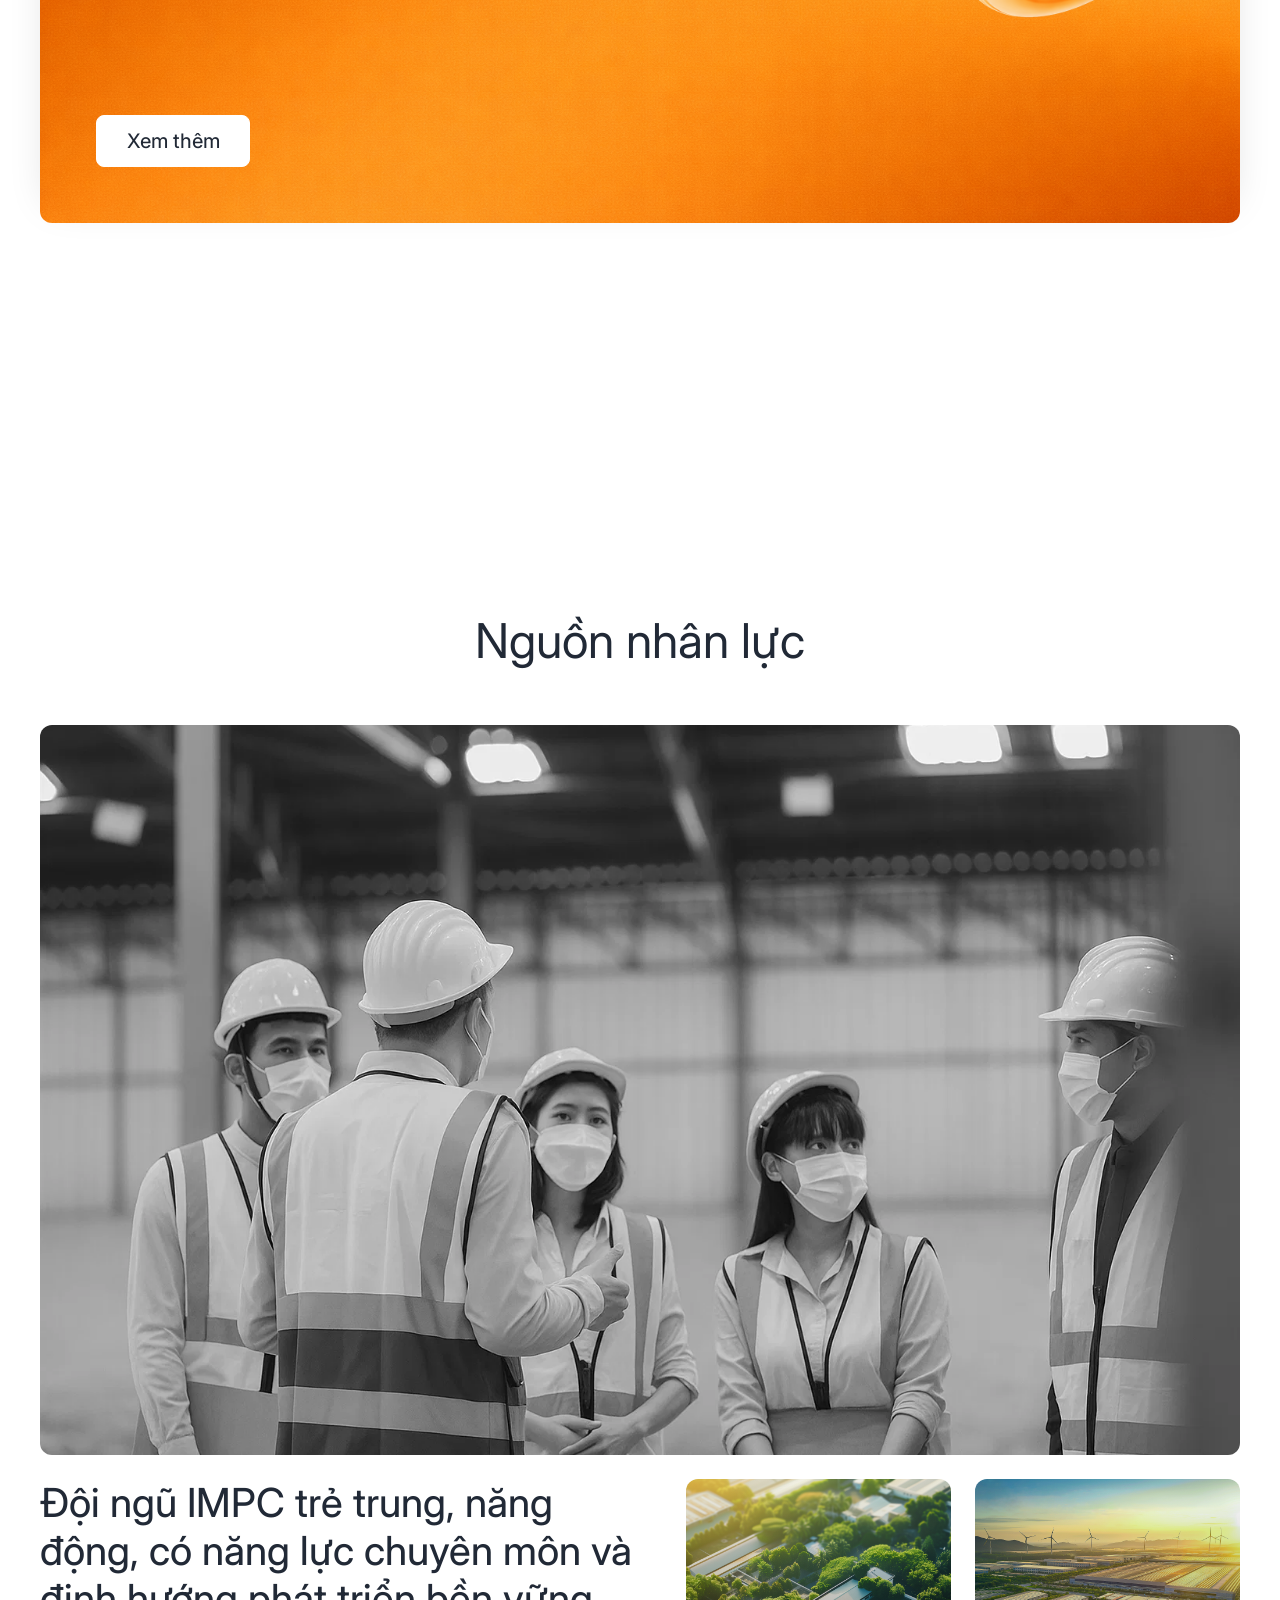
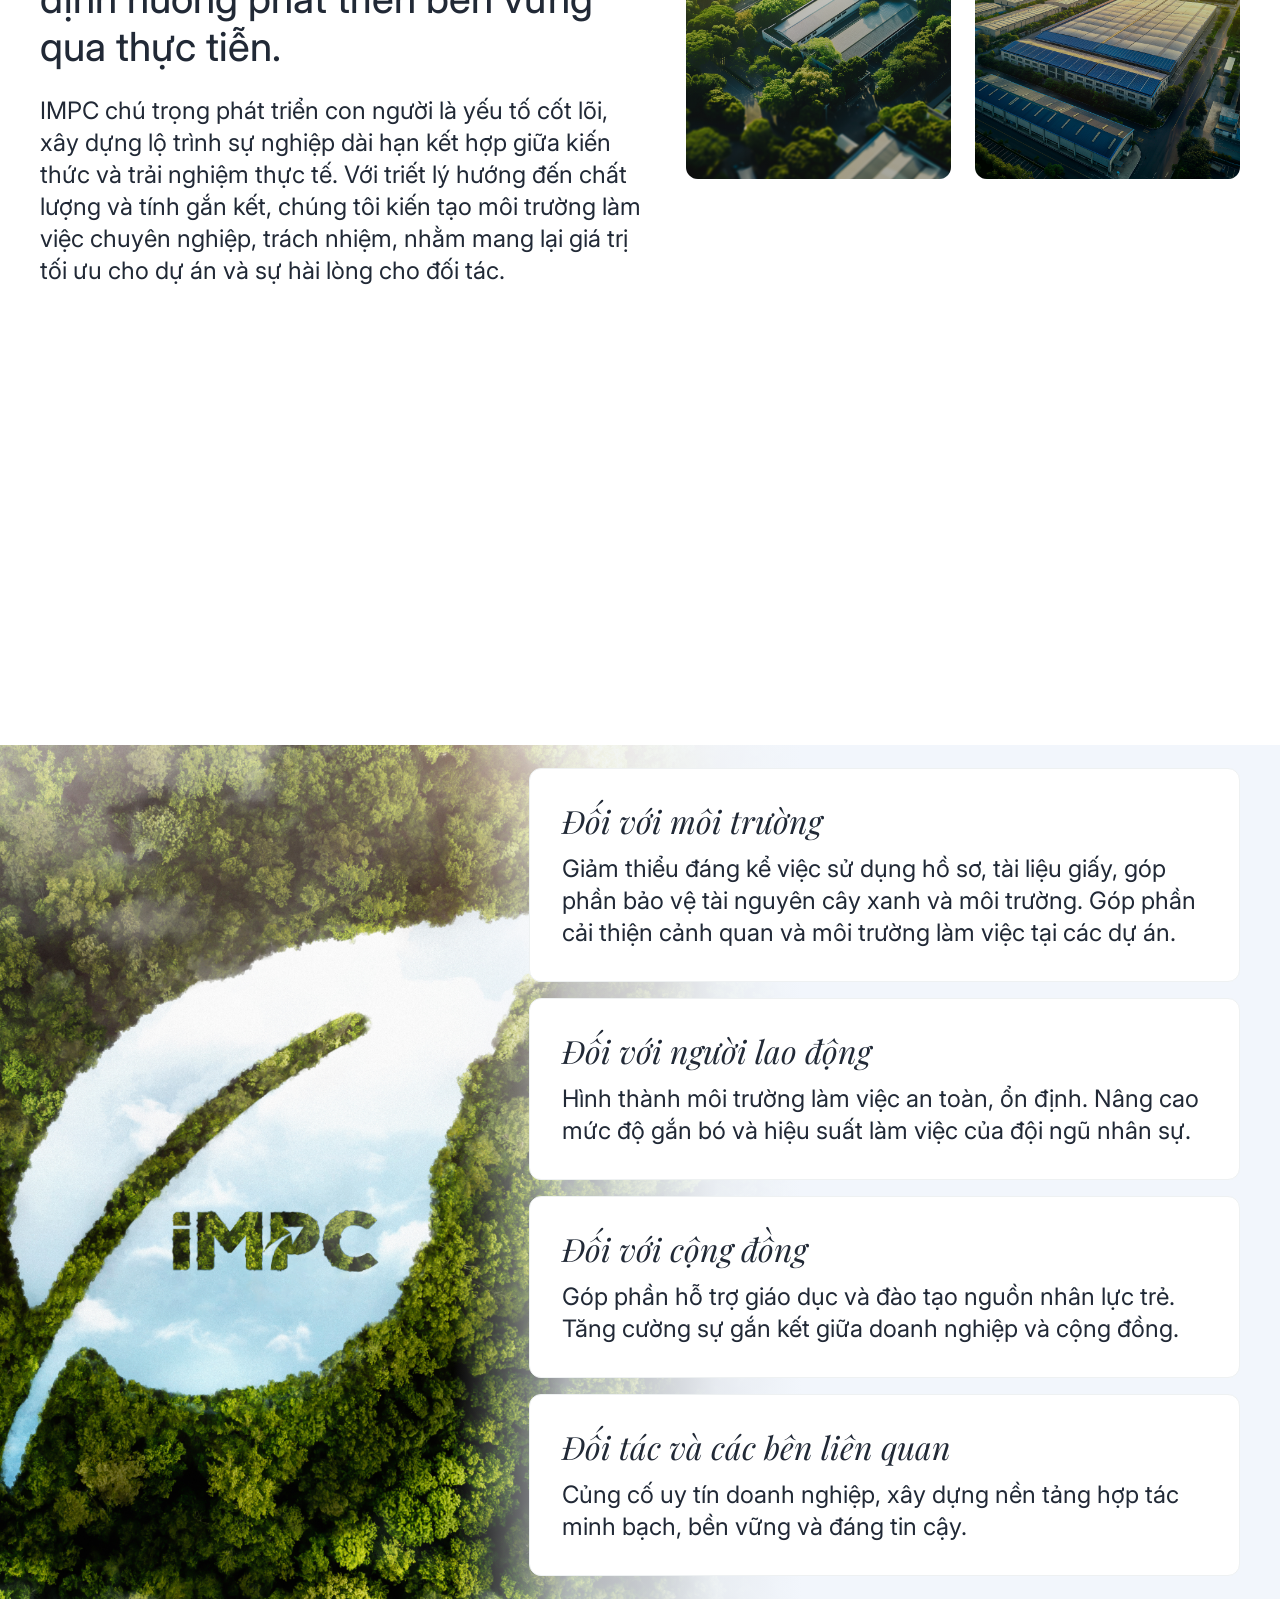
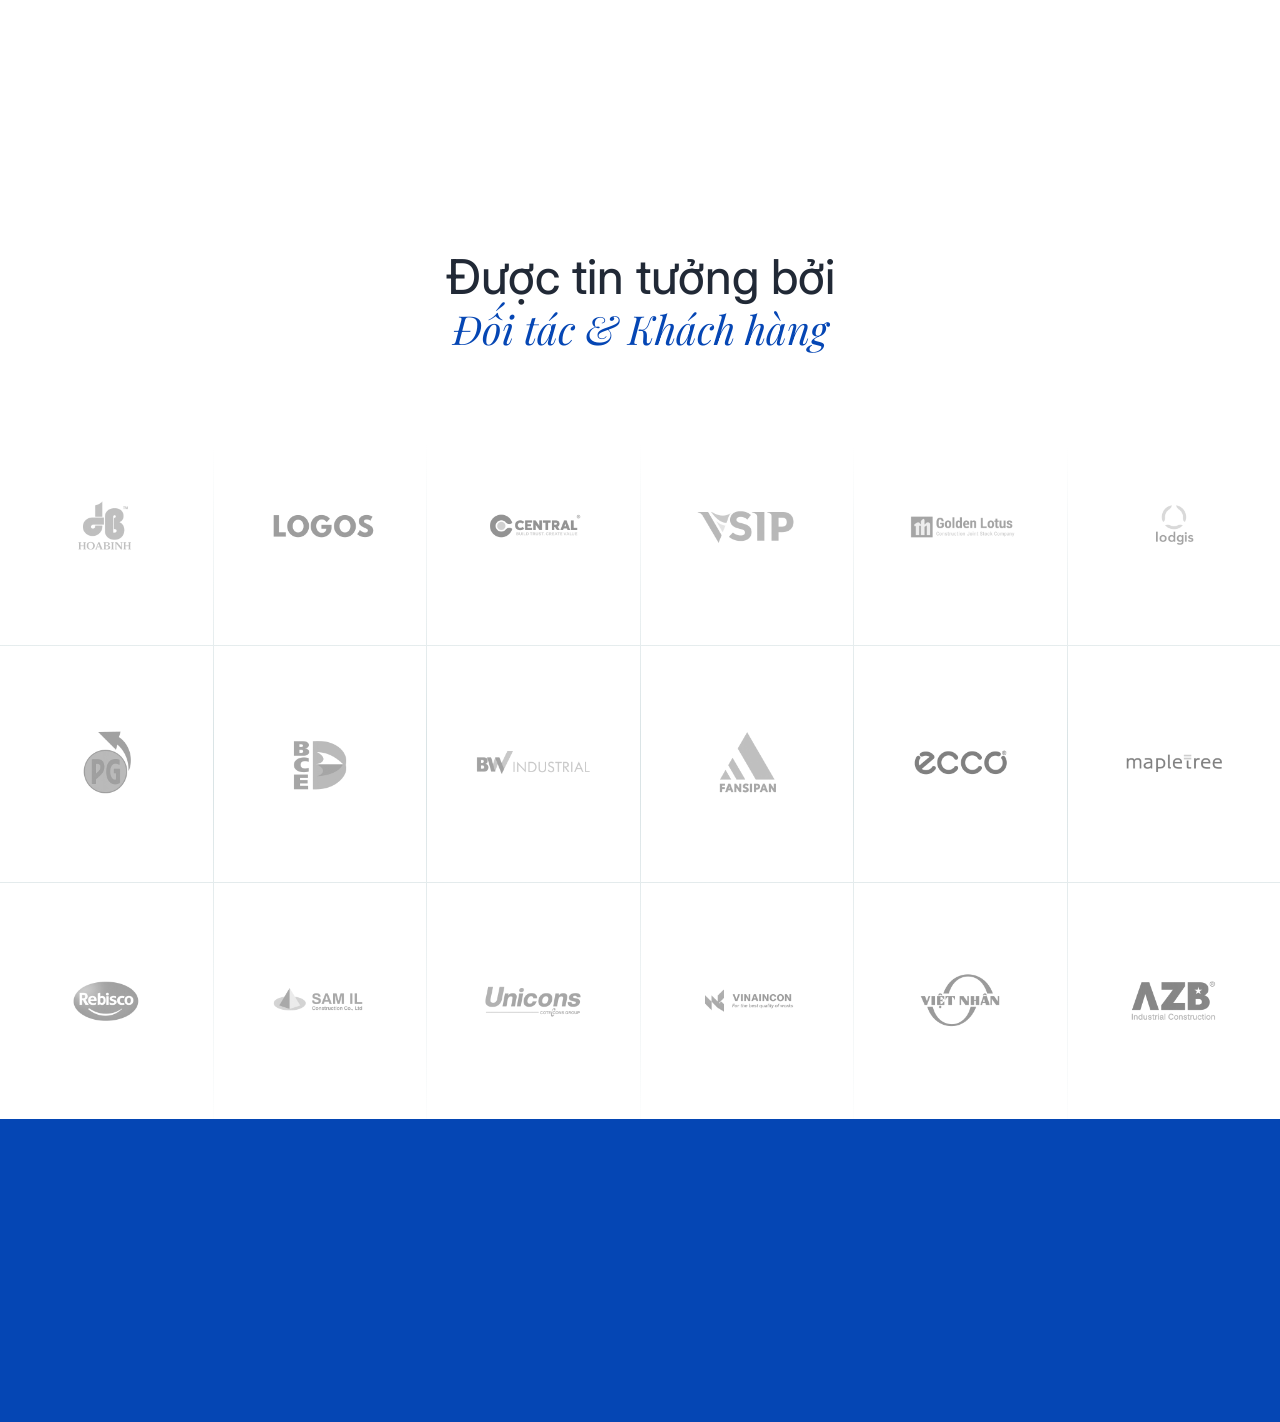
==== commit 686c9789: "feat: refine mobile responsive UI for portfolio and landing page" ====
--- a/index.html
+++ b/index.html
@@ -183,6 +183,7 @@
             </div>
 
             <div class="culture-rows reveal delay-200">
+                <div class="culture-mobile-bg"></div>
 
                 <!-- Row 1: Sứ mệnh -->
                 <div class="culture-row">
--- a/style.css
+++ b/style.css
@@ -930,21 +930,27 @@
 
 /* ===== CULTURE SECTION (Section 5) ===== */
 .culture-section {
-    padding: 120px 0 140px;
+    padding: 80px 0 80px;
     position: relative;
     background: transparent;
 }
 
 .culture-bg-line {
     position: absolute;
-    top: 0; bottom: 0;
+    top: 0;
+    bottom: 0;
     width: 1px;
     background-color: rgba(207, 216, 231, 0.5);
     z-index: 1;
 }
 
-.culture-bg-line.left  { left: 20%;  }
-.culture-bg-line.right { right: 20%; }
+.culture-bg-line.left {
+    left: 20%;
+}
+
+.culture-bg-line.right {
+    right: 20%;
+}
 
 .culture-inner {
     padding: 0 40px;
@@ -963,7 +969,7 @@
     font-weight: 450;
     line-height: 56px;
     color: var(--text-primary);
-    margin-bottom: 24px;
+    margin-bottom: 8px;
 }
 
 .culture-desc {
@@ -1085,9 +1091,10 @@
         grid-template-columns: 1fr;
         align-items: start;
         gap: 16px;
-        padding: 36px 16px;
-        margin: 0 -16px;
-    }
+        padding: 36px 24px;
+        margin: 0;
+    }
+
     .culture-row-title {
         font-size: 28px;
         line-height: 36px;
@@ -1096,7 +1103,7 @@
 
 @media (max-width: 640px) {
     .culture-inner {
-        padding: 0 20px;
+        padding: 0 16px;
     }
 }
 
@@ -1564,7 +1571,7 @@
     display: grid;
     grid-template-columns: repeat(6, 1fr);
     grid-auto-rows: 236px;
-    gap: 2px;
+    gap: 1px;
     /* Creates the border lines */
     background: transparent;
 }
@@ -1579,8 +1586,8 @@
 }
 
 .partner-logo-img {
-    max-width: 180px;
-    max-height: 120px;
+    max-width: 150px;
+    max-height: 80px;
     object-fit: contain;
     /* User request: Default state gray, opacity lowered slightly for inactive feel */
     filter: grayscale(100%);
@@ -1793,21 +1800,7 @@
 /* ===== MOBILE NAVIGATION & RESPONSIVENESS ===== */
 .mobile-menu-btn {
     display: none;
-    background: none;
-    border: none;
-    cursor: pointer;
-    flex-direction: column;
-    gap: 6px;
     z-index: 110;
-    padding: 8px;
-}
-
-.mobile-menu-btn span {
-    display: block;
-    width: 24px;
-    height: 2px;
-    background-color: var(--bg-white);
-    transition: var(--transition-fast);
 }
 
 .mobile-menu-overlay {
@@ -1816,12 +1809,10 @@
     left: 0;
     width: 100vw;
     height: 100vh;
-    background: rgba(5, 70, 180, 0.95);
-    backdrop-filter: blur(10px);
+    background: white;
     z-index: 100;
     display: flex;
-    justify-content: center;
-    align-items: center;
+    flex-direction: column;
     opacity: 0;
     pointer-events: none;
     transition: opacity var(--transition-smooth);
@@ -1832,37 +1823,107 @@
     pointer-events: auto;
 }
 
+.mobile-menu-header {
+    display: flex;
+    justify-content: space-between;
+    align-items: center;
+    padding: 24px 16px 12px 16px;
+    width: 100%;
+    box-sizing: border-box;
+}
+
+.mobile-logo {
+    display: inline-block;
+}
+
+.mobile-logo svg {
+    width: 74px;
+    height: 22px;
+}
+
 .mobile-menu-close {
-    position: absolute;
-    top: 32px;
-    right: 32px;
-    font-size: 48px;
-    font-weight: 300;
-    line-height: 1;
-    color: white;
     background: none;
     border: none;
     cursor: pointer;
-    padding: 10px;
-    z-index: 111;
+    padding: 0;
+    width: 24px;
+    height: 24px;
+    display: flex;
+    align-items: center;
+    justify-content: center;
+}
+
+.mobile-menu-content {
+    flex: 1;
+    display: flex;
+    flex-direction: column;
+    align-items: center;
+    justify-content: center;
+    padding-bottom: 100px;
 }
 
 .mobile-nav-links {
     display: flex;
     flex-direction: column;
-    gap: 40px;
+    gap: 32px;
     text-align: center;
+    width: 100%;
 }
 
 .mobile-nav-links .nav-item {
-    font-size: 28px;
-    background: none !important;
-    padding: 12px 24px;
+    font-family: "Playfair Display", serif;
+    font-size: 24px;
+    font-weight: 600;
+    line-height: 32px;
+    color: var(--text-tertiary, #98a2b2);
+    text-decoration: none;
 }
 
 .mobile-nav-links .nav-item.active {
-    color: var(--color-warning) !important;
-    font-weight: 700;
+    color: var(--text-brand, #0546b4);
+}
+
+.mobile-lang-switcher-container {
+    width: 100%;
+    padding: 0 16px 40px 16px;
+    box-sizing: border-box;
+    display: flex;
+    flex-direction: column;
+    align-items: center;
+}
+
+.mobile-lang-switcher-container::before {
+    content: '';
+    display: block;
+    width: 100%;
+    height: 1px;
+    background-color: #E2E8F0;
+    margin-bottom: 32px;
+}
+
+.mobile-lang-switcher {
+    display: flex;
+    gap: 16px;
+    justify-content: center;
+}
+
+.mobile-lang-switcher .lang-switcher-btn {
+    font-family: "BHN Neue Haas Grotes", "BHN Neue Haas Grotesk", "BHN_Neue_Haas_Grotes:55_Roman", var(--font-sans);
+    font-size: 16px;
+    line-height: 24px;
+    padding: 8px 16px 6px;
+    border-radius: 56px;
+    background-color: #f8f9fc;
+    border: 1px solid #eef1f7;
+    color: #212936;
+    cursor: pointer;
+    transition: all 0.3s ease;
+}
+
+.mobile-lang-switcher .lang-switcher-btn.active {
+    background-color: var(--color-orange-500, #ea8823);
+    border-color: var(--color-orange-400, #f2ad57);
+    color: white;
 }
 
 @media screen and (max-width: 768px) {
@@ -1874,10 +1935,11 @@
 
     /* Header & Nav */
     .header {
-        padding: 24px 20px !important;
-    }
-
-    .nav-pill {
+        padding: 24px 16px 12px 16px !important;
+    }
+
+    .nav-pill,
+    .lang-switcher-dropdown {
         display: none !important;
     }
 
@@ -1886,7 +1948,8 @@
     }
 
     .logo img {
-        width: 80px !important;
+        width: 74px !important;
+        height: 22px !important;
     }
 
     /* Index Hero */
@@ -1910,7 +1973,7 @@
     .hero-expertise {
         font-family: "BHN Neue Haas Grotes", "BHN Neue Haas Grotesk", "BHN_Neue_Haas_Grotes:55_Roman", var(--font-sans);
         font-weight: normal;
-        font-size: 24px;
+        font-size: 16px;
         line-height: 24px;
         letter-spacing: 0;
         gap: 16px;
@@ -1938,7 +2001,7 @@
         border-radius: 12px;
         flex-direction: column;
         gap: 56px;
-        padding: 32px;
+        padding: 24px;
     }
 
     .stats-numbers {
@@ -1980,9 +2043,9 @@
 
     .quote-text {
         width: 100%;
-        padding: 80px 16px;
-        font-size: 20px;
-        line-height: 32px;
+        padding: 56px 16px;
+        font-size: 32px;
+        line-height: 48px;
         text-align: center;
     }
 
@@ -1992,7 +2055,7 @@
 
     /* History / Timeline Section (Section 3) */
     .history-section {
-        padding: 80px 0;
+        padding: 40px 0;
     }
 
     .history-layout {
@@ -2048,7 +2111,8 @@
 
     /* Process/Culture Section (Section 5) */
     .culture-header {
-        padding: 0 16px;
+        padding: 0 0px;
+        margin-bottom: 24px;
     }
 
     .culture-title {
@@ -2082,9 +2146,61 @@
         padding-top: 0;
     }
 
+    .culture-rows {
+        position: relative;
+    }
+
+    .culture-mobile-bg {
+        position: absolute;
+        top: 0;
+        left: 0;
+        width: 100%;
+        background-color: var(--color-brand);
+        border-radius: 12px;
+        z-index: 0;
+        transition: transform 0.55s cubic-bezier(0.4, 0, 0.2, 1), height 0.55s cubic-bezier(0.4, 0, 0.2, 1);
+        pointer-events: none;
+        display: block;
+    }
+
+    .culture-row::before {
+        display: none !important;
+        /* Disable desktop hover bg */
+    }
+
+    /* Prevent mobile tap (simulated hover) from making text disappear */
+    .culture-row:hover:not(.active-mobile) .culture-row-title {
+        color: var(--text-primary);
+    }
+
+    .culture-row:hover:not(.active-mobile) .culture-row-number {
+        color: #b0bac8;
+    }
+
+    .culture-row:hover:not(.active-mobile) .culture-row-desc {
+        color: var(--text-secondary);
+        transform: none;
+    }
+
+    .culture-row:hover:not(.active-mobile) .culture-row-left {
+        transform: none;
+    }
+
+    .culture-row.active-mobile .culture-row-title {
+        color: #ffffff;
+    }
+
+    .culture-row.active-mobile .culture-row-number {
+        color: rgba(255, 255, 255, 0.6);
+    }
+
+    .culture-row.active-mobile .culture-row-desc {
+        color: rgba(255, 255, 255, 0.82);
+    }
+
     /* Services Section (Section 6) */
     .services-section {
-        padding: 150px 16px;
+        padding: 120px 16px 100px 16px;
     }
 
     .services-list {
@@ -2093,14 +2209,17 @@
     }
 
     .service-feature-card {
-        height: 500px;
+        height: auto;
+        min-height: 500px;
         padding: 0;
+        display: flex;
+        flex-direction: column;
     }
 
     .services-section-title {
         font-size: 32px;
         line-height: 40px;
-        bottom: calc(100% + 52px);
+        bottom: calc(100% + 48px);
     }
 
     .service-card-3d {
@@ -2108,12 +2227,16 @@
     }
 
     .service-card-overlay {
-        top: 32px;
-        left: 28px;
-        padding: 0;
-        width: auto;
-        right: 12px;
-        gap: 56px;
+        position: relative;
+        top: 0;
+        left: 0;
+        right: auto;
+        padding: 32px 28px 0 28px;
+        width: 100%;
+        box-sizing: border-box;
+        display: flex;
+        flex-direction: column;
+        gap: 24px;
     }
 
     .service-feature-title {
@@ -2126,6 +2249,7 @@
         font-size: 16px;
         line-height: 24px;
         gap: 8px;
+        color: #e3e3e3;
     }
 
     .service-feature-list li {
@@ -2137,11 +2261,17 @@
     }
 
     .service-feature-btn {
-        position: static;
-        margin: 0;
+        position: relative;
+        margin: auto 0 24px 24px;
+        width: max-content;
+        height: auto;
         font-size: 16px;
         line-height: 28px;
         padding: 8px 16px;
+        border-radius: 8px;
+        bottom: auto;
+        left: auto;
+        align-self: flex-start;
     }
 
     /* Footer */
@@ -2171,34 +2301,45 @@
 
     /* People Section (Section 7) */
     .people-section {
-        padding: 60px 0;
+        padding: 56px 16px;
         gap: 40px;
+        align-items: flex-start;
+    }
+
+    .people-section .section-title {
+        font-size: 32px;
+        line-height: 40px;
+        text-align: center;
+        width: 100%;
     }
 
     .people-content {
-        gap: 32px;
+        gap: 16px;
+        width: 100%;
     }
 
     .people-hero-img {
-        height: auto;
-        min-height: 250px;
-        max-height: 300px;
+        height: 424px;
         border-radius: 12px;
+        width: 100%;
+        object-fit: cover;
     }
 
     .people-bottom {
         flex-direction: column;
+        gap: 16px;
+        align-items: flex-start;
+        width: 100%;
+    }
+
+    .people-text {
         gap: 24px;
-        align-items: flex-start;
-    }
-
-    .people-text {
-        gap: 16px;
+        width: 100%;
     }
 
     .people-heading {
-        font-size: 24px;
-        line-height: 32px;
+        font-size: 32px;
+        line-height: 40px;
     }
 
     .people-desc {
@@ -2207,62 +2348,158 @@
     }
 
     .people-images {
-        flex-direction: column;
+        flex-direction: row;
         gap: 16px;
         width: 100%;
+        height: 162px;
+        align-items: stretch;
+    }
+
+    .people-img-wrapper {
+        flex: 1;
+        width: auto;
+        height: 162px;
+        border-radius: 12px;
     }
 
     /* CSR Section (Section 8) */
     .csr-section {
-        padding: 60px 0;
-        gap: 40px;
-    }
-
+        display: block;
+        /* override desktop flex */
+        padding: 0;
+        gap: 0;
+        background: linear-gradient(to bottom, #ffffff 0%, #f2f6fc 100%);
+        position: relative;
+        overflow: visible;
+        width: 100%;
+        box-sizing: border-box;
+    }
+
+    /* Header: star icon + title */
     .csr-header {
-        gap: 24px;
+        display: flex;
+        flex-direction: column;
+        align-items: center;
+        gap: 16px;
+        padding: 15px 16px 0 16px;
+        position: relative;
+        z-index: 3;
+        width: 100%;
+        box-sizing: border-box;
+    }
+
+    .section-divider {
+        width: 343px;
+        max-width: 100%;
+    }
+
+    .csr-header .section-divider-icon {
+        margin: 0 16px;
     }
 
     .csr-title {
         font-size: 32px;
         line-height: 40px;
-    }
-
+        text-align: center;
+        width: 343px;
+        max-width: 100%;
+        margin: 0;
+        padding-top: 74px;
+        /* 145px (title top in Figma) - 15px (star top) - 40px (star h) - 16px (gap) = 74px */
+    }
+
+    /* Container: holds image + cards stacked */
     .csr-container {
+        display: block;
         height: auto;
-        display: flex;
-        flex-direction: column;
-    }
-
+        background-color: transparent;
+        overflow: visible;
+        margin-top: -48px;
+        /* visually pull image up under title area */
+        position: relative;
+    }
+
+    /* Hero image wrapper */
     .csr-image-wrapper {
         position: relative;
+        left: auto;
         right: auto;
         width: 100%;
-        height: 300px;
-    }
-
+        height: 486px;
+        overflow: hidden;
+    }
+
+    /* Image crop: exact Figma proportions */
     .csr-hero-image {
-        position: static;
-        width: 100%;
-        height: 100%;
-    }
-
+        position: absolute;
+        width: 218.23%;
+        height: 103.71%;
+        top: -3.67%;
+        left: -64.11%;
+        max-width: none;
+        object-fit: cover;
+    }
+
+    /* Top fade: white → transparent (101px, matching Figma) */
+    .csr-image-wrapper::before {
+        content: '';
+        position: absolute;
+        top: 0;
+        left: 0;
+        right: 0;
+        height: 101px;
+        background: linear-gradient(to bottom,
+                #ffffff 0%,
+                rgba(255, 255, 255, 0.71) 50.537%,
+                rgba(255, 255, 255, 0) 100%);
+        pointer-events: none;
+        z-index: 2;
+    }
+
+    /* Bottom fade: transparent → #f2f6fc (174px, matching Figma) */
+    .csr-image-wrapper::after {
+        content: '';
+        position: absolute;
+        bottom: 0;
+        left: 0;
+        right: 0;
+        height: 174px;
+        background: linear-gradient(to top,
+                #f2f6fc 0%,
+                rgba(242, 246, 252, 0.91) 50.537%,
+                rgba(242, 246, 252, 0) 100%);
+        pointer-events: none;
+        z-index: 2;
+    }
+
+    /* Hide the desktop gradient overlay */
     .csr-gradient-overlay {
         display: none;
     }
 
+    /* Cards: stack below image, flush with page edge */
     .csr-cards {
         position: relative;
         right: auto;
         top: auto;
         transform: none;
         width: 100%;
-        padding: 32px 16px;
-        gap: 16px;
+        padding: 0 16px 40px 16px;
+        gap: 8px;
+        z-index: 3;
+        display: flex;
+        flex-direction: column;
+        box-sizing: border-box;
+        margin-top: -80px;
+        /* pull cards up to overlap with image bottom gradient */
     }
 
     .csr-card {
-        padding: 24px;
+        padding: 16px;
         gap: 8px;
+        background-color: white;
+        border: 1px solid #eef1f2;
+        border-radius: 12px;
     }
 
     .csr-card-title {
